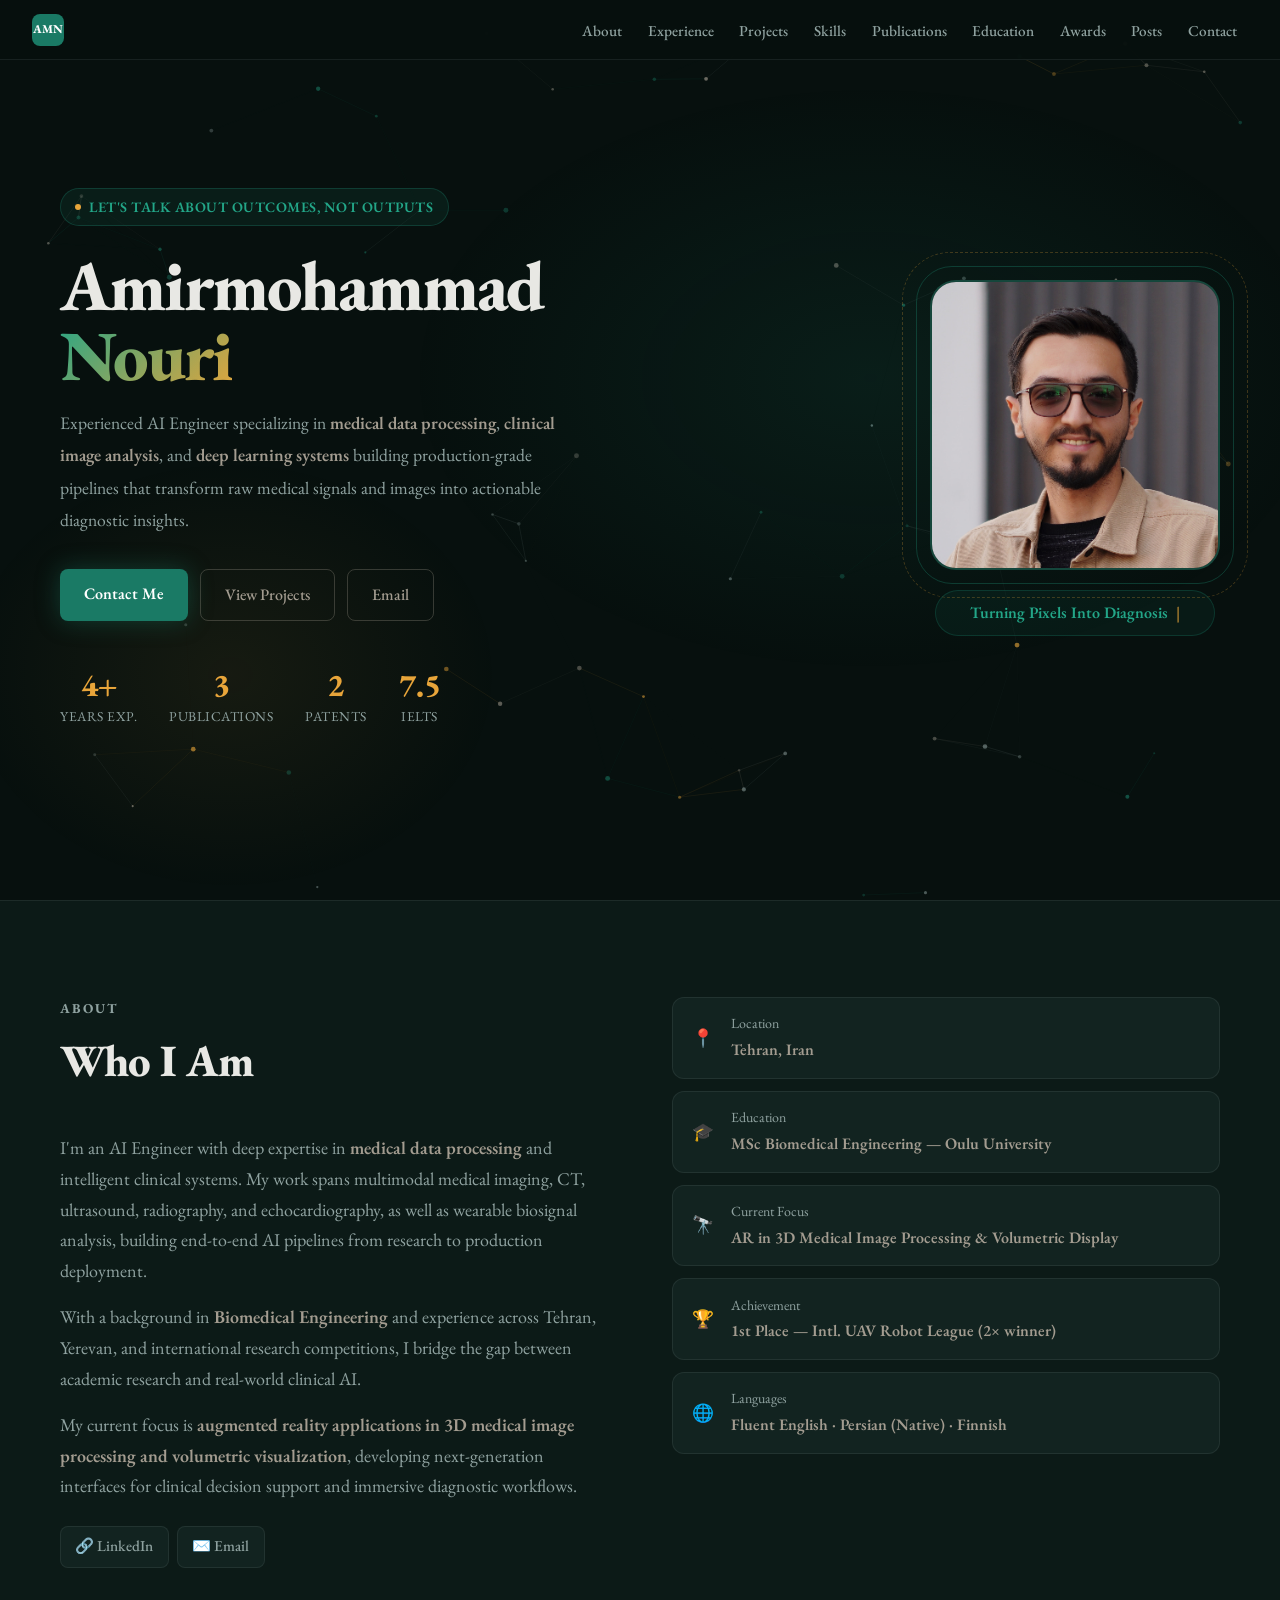
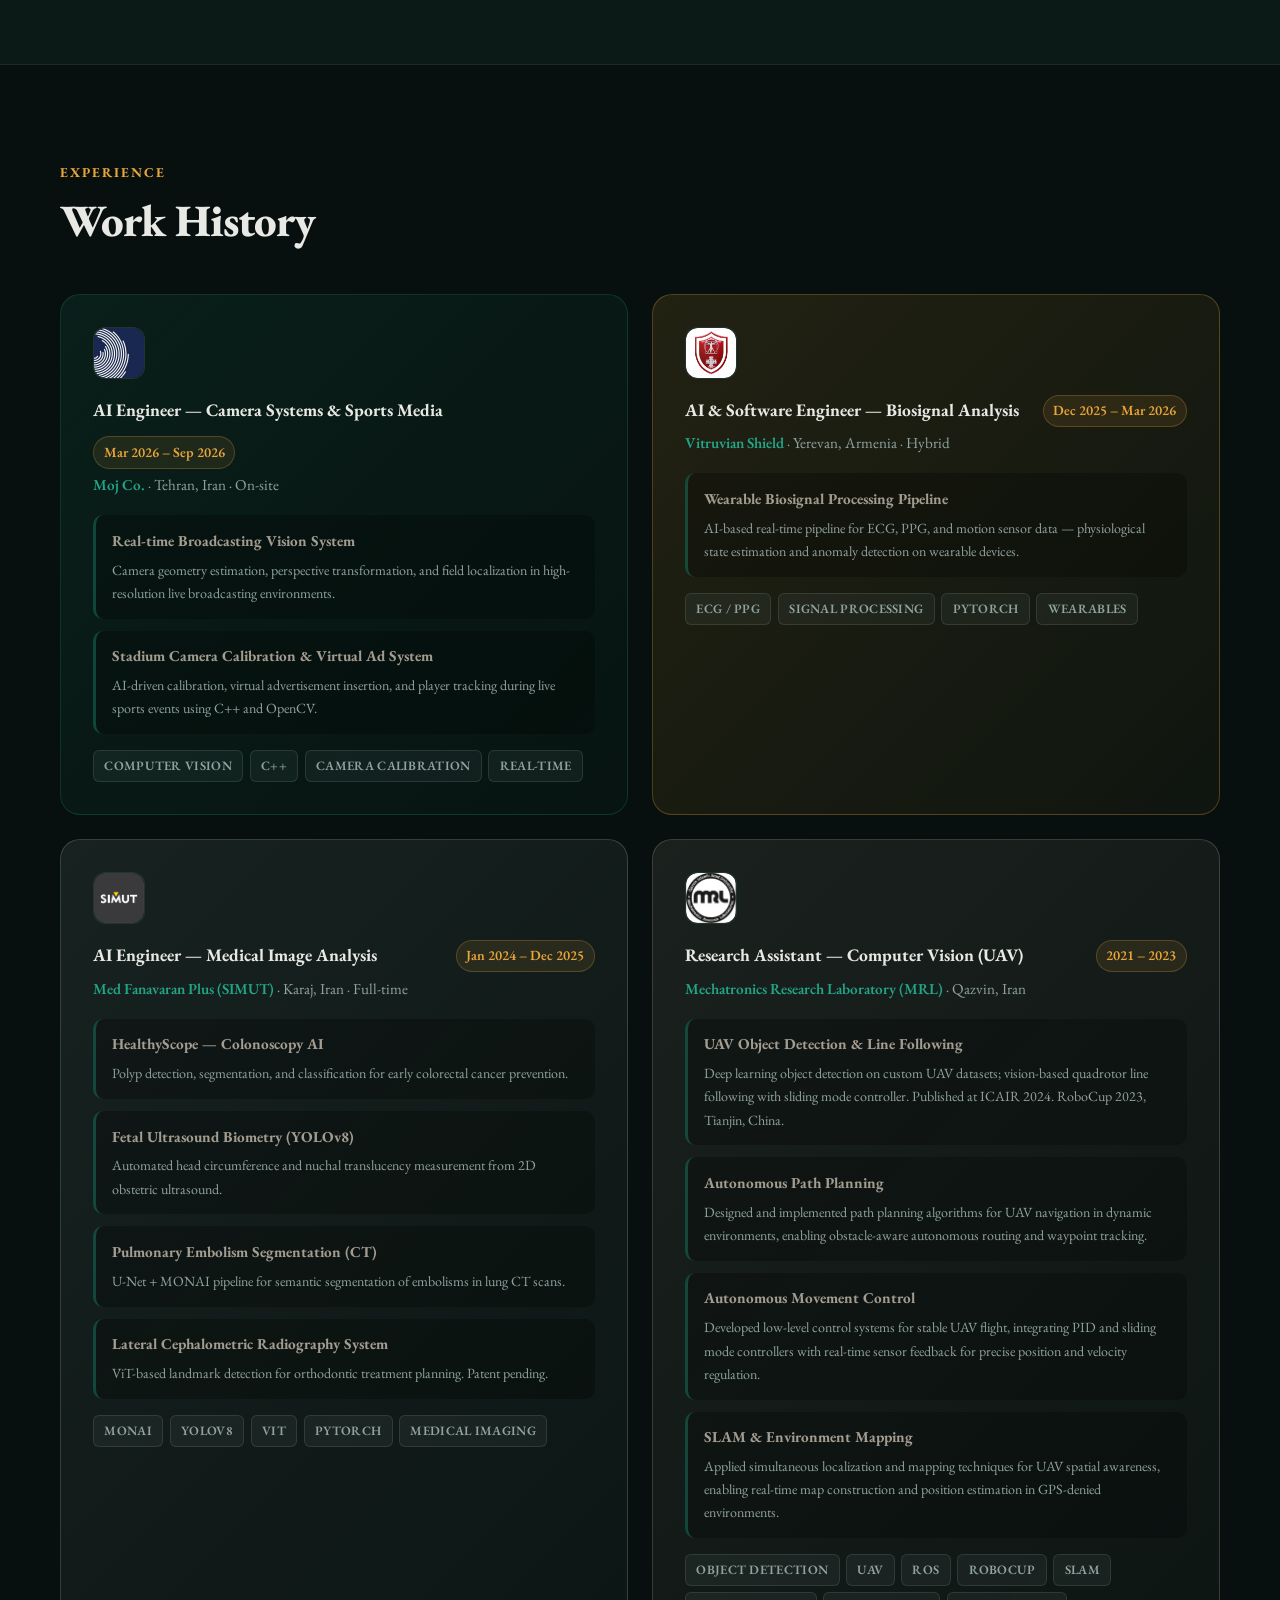
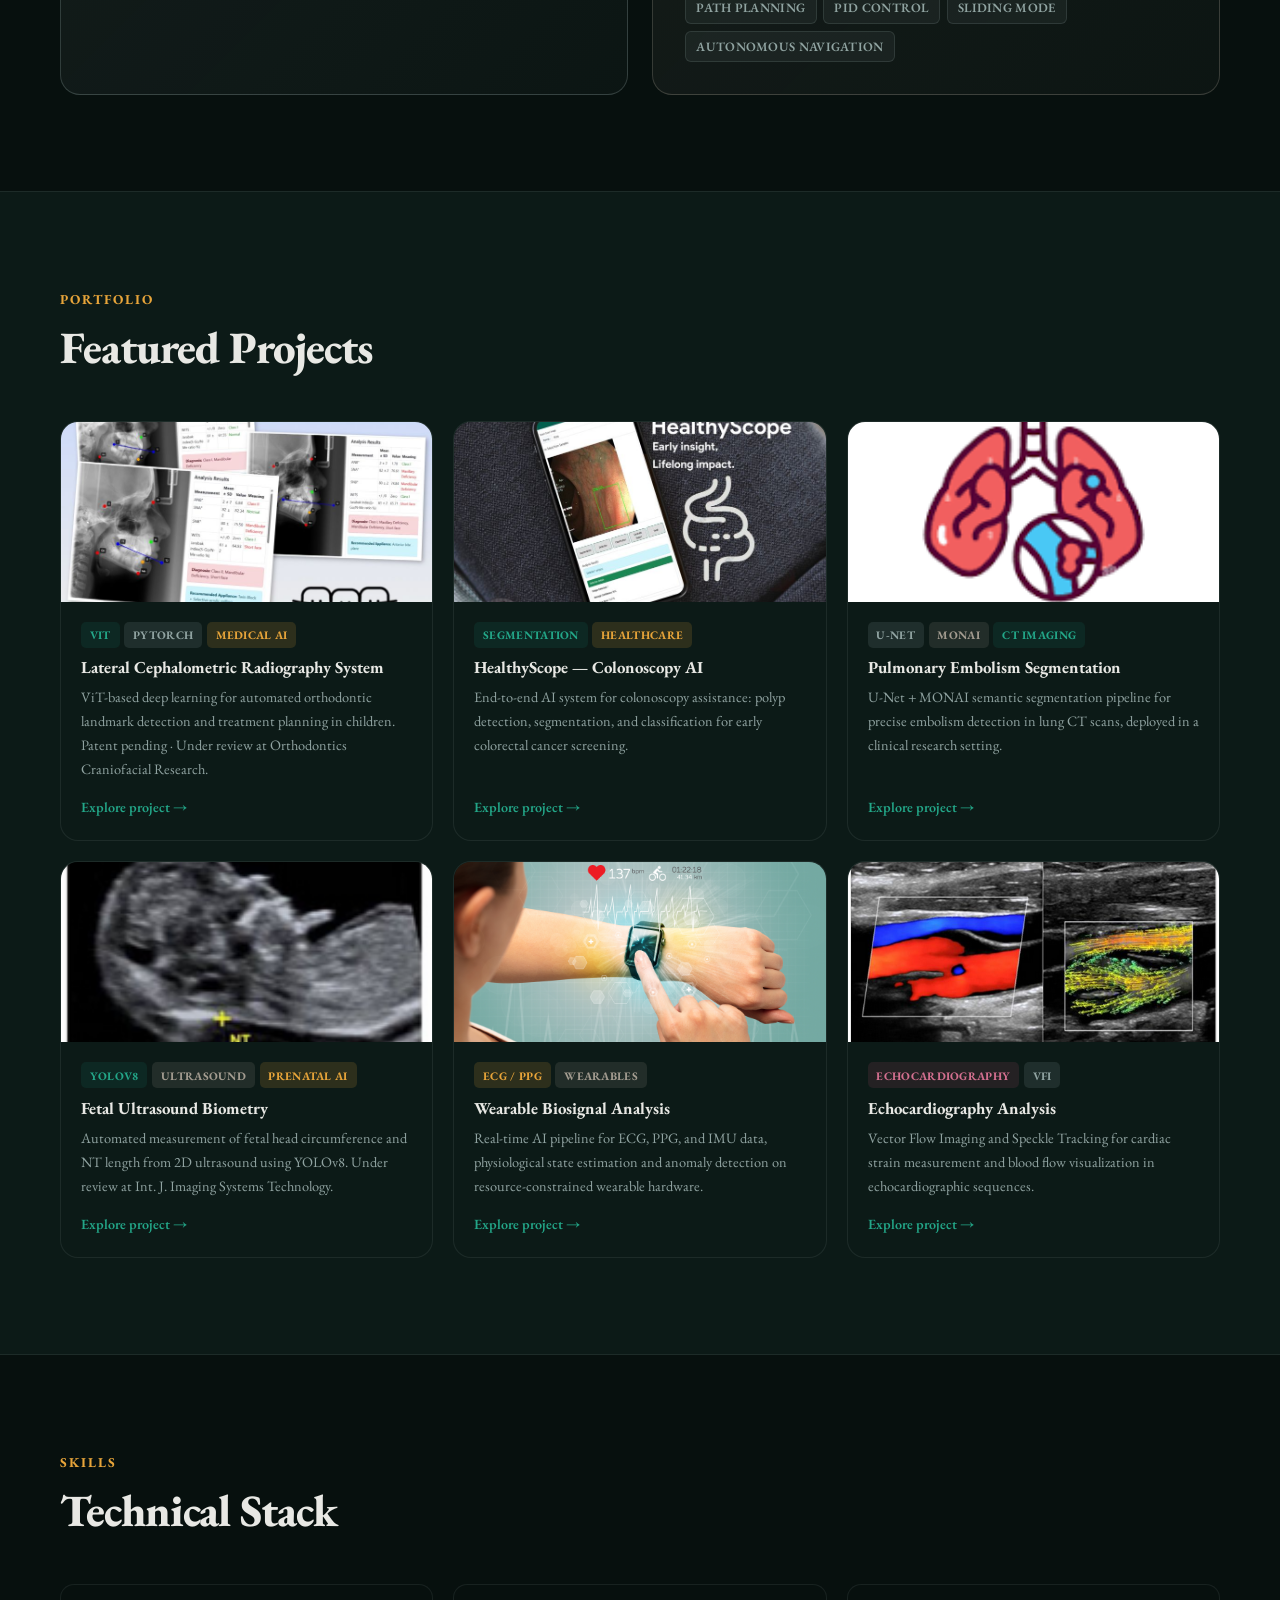
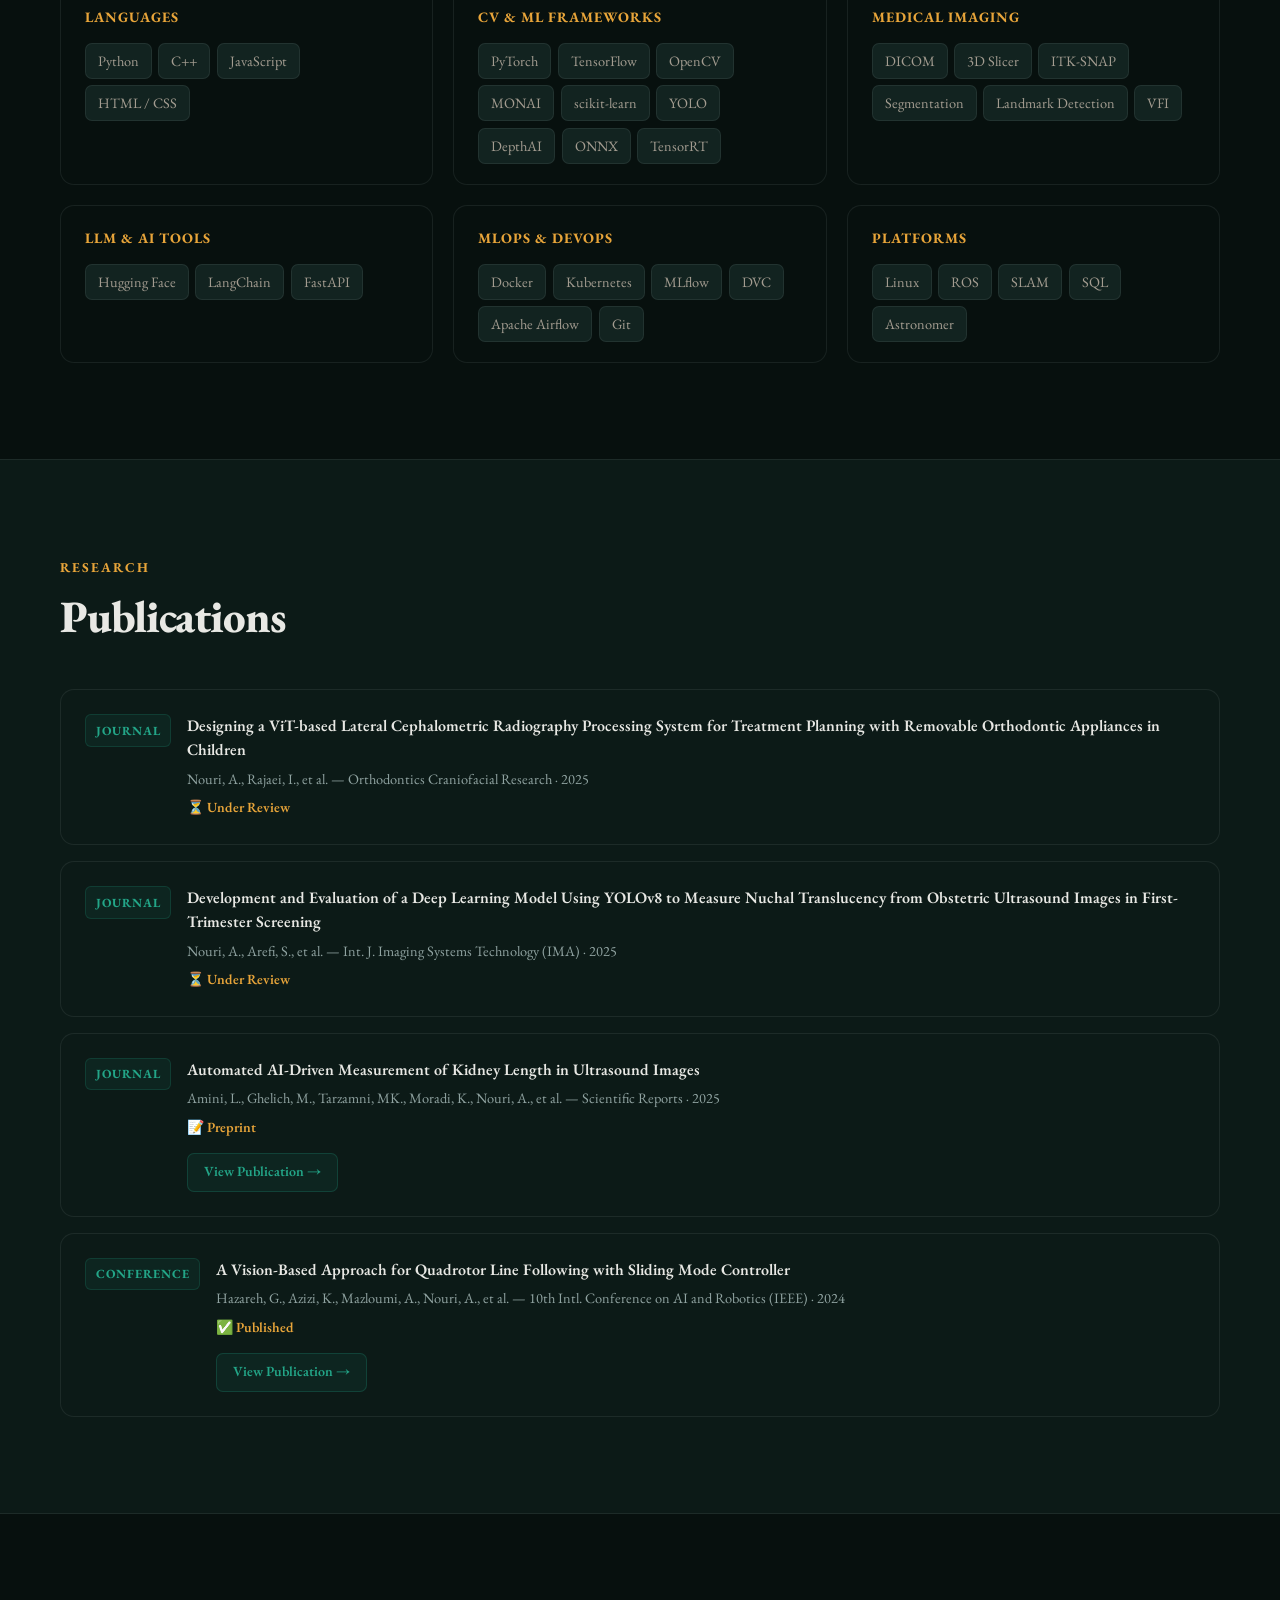
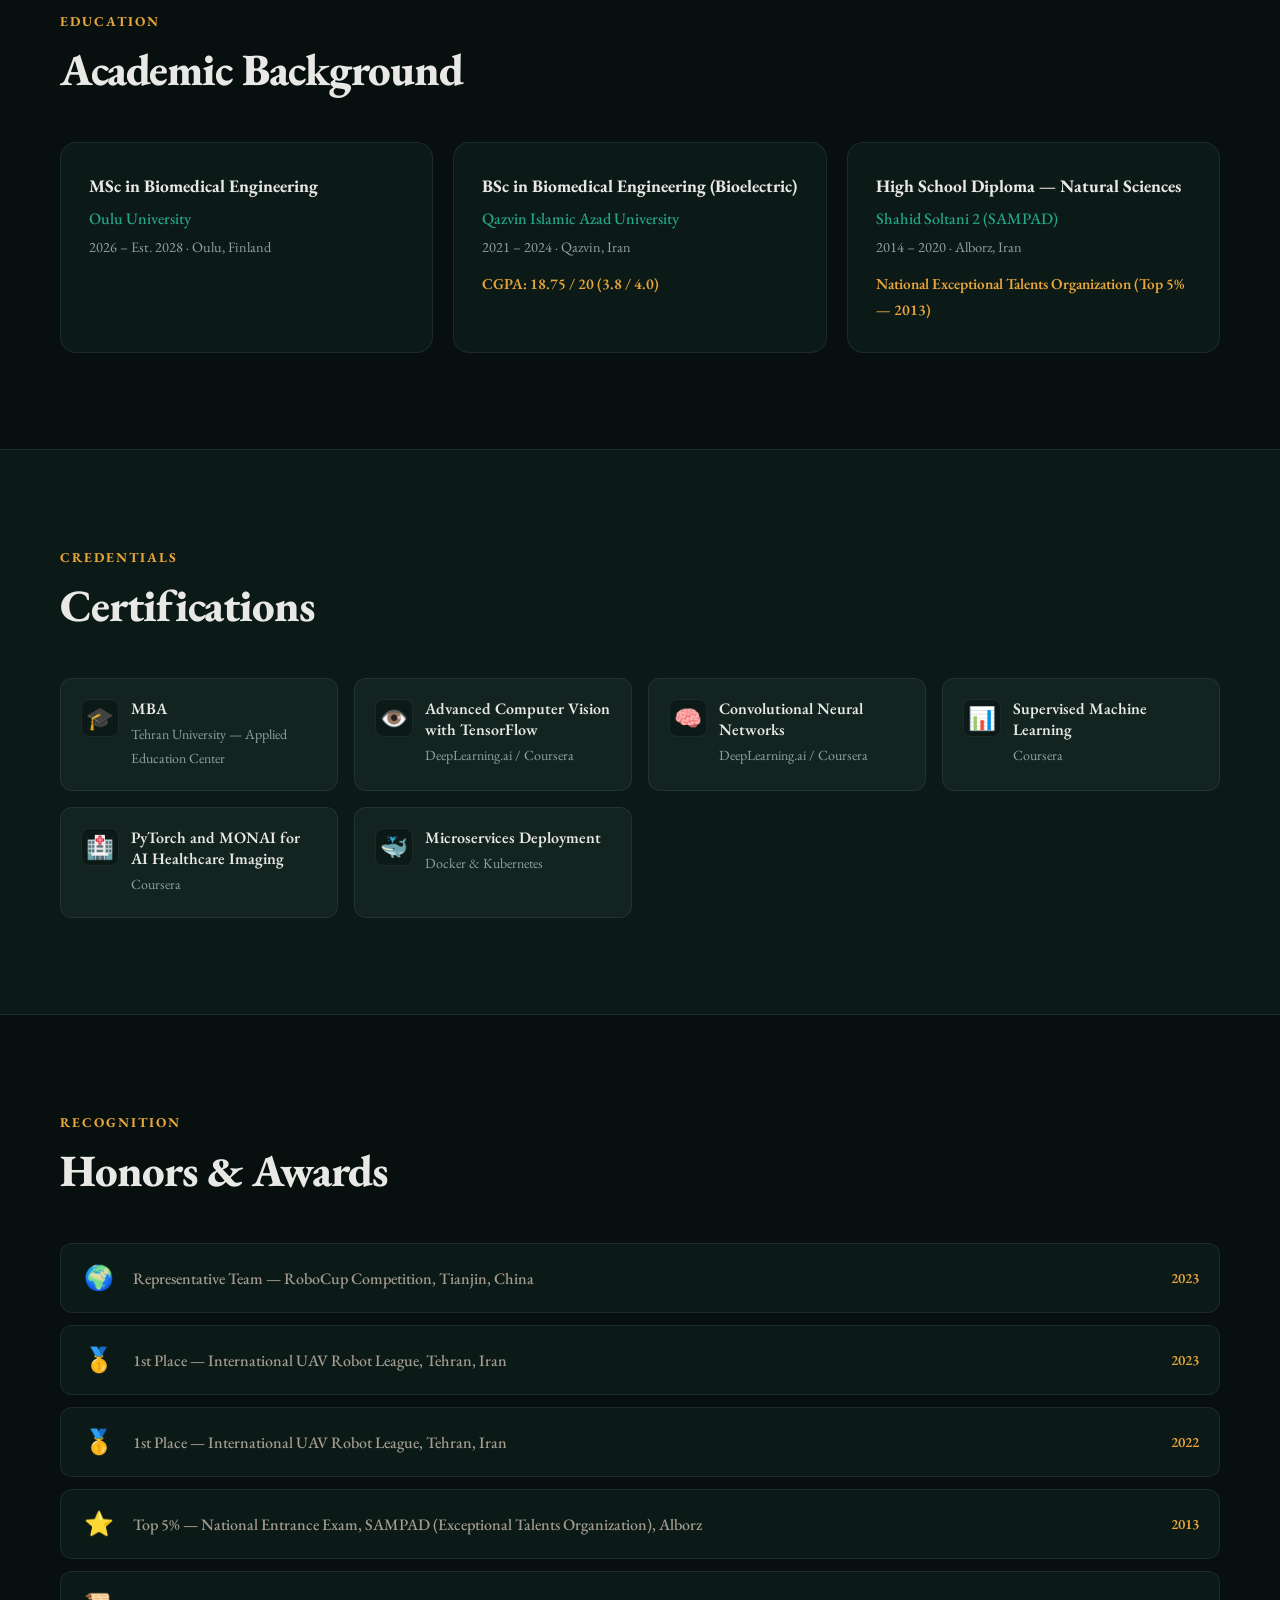
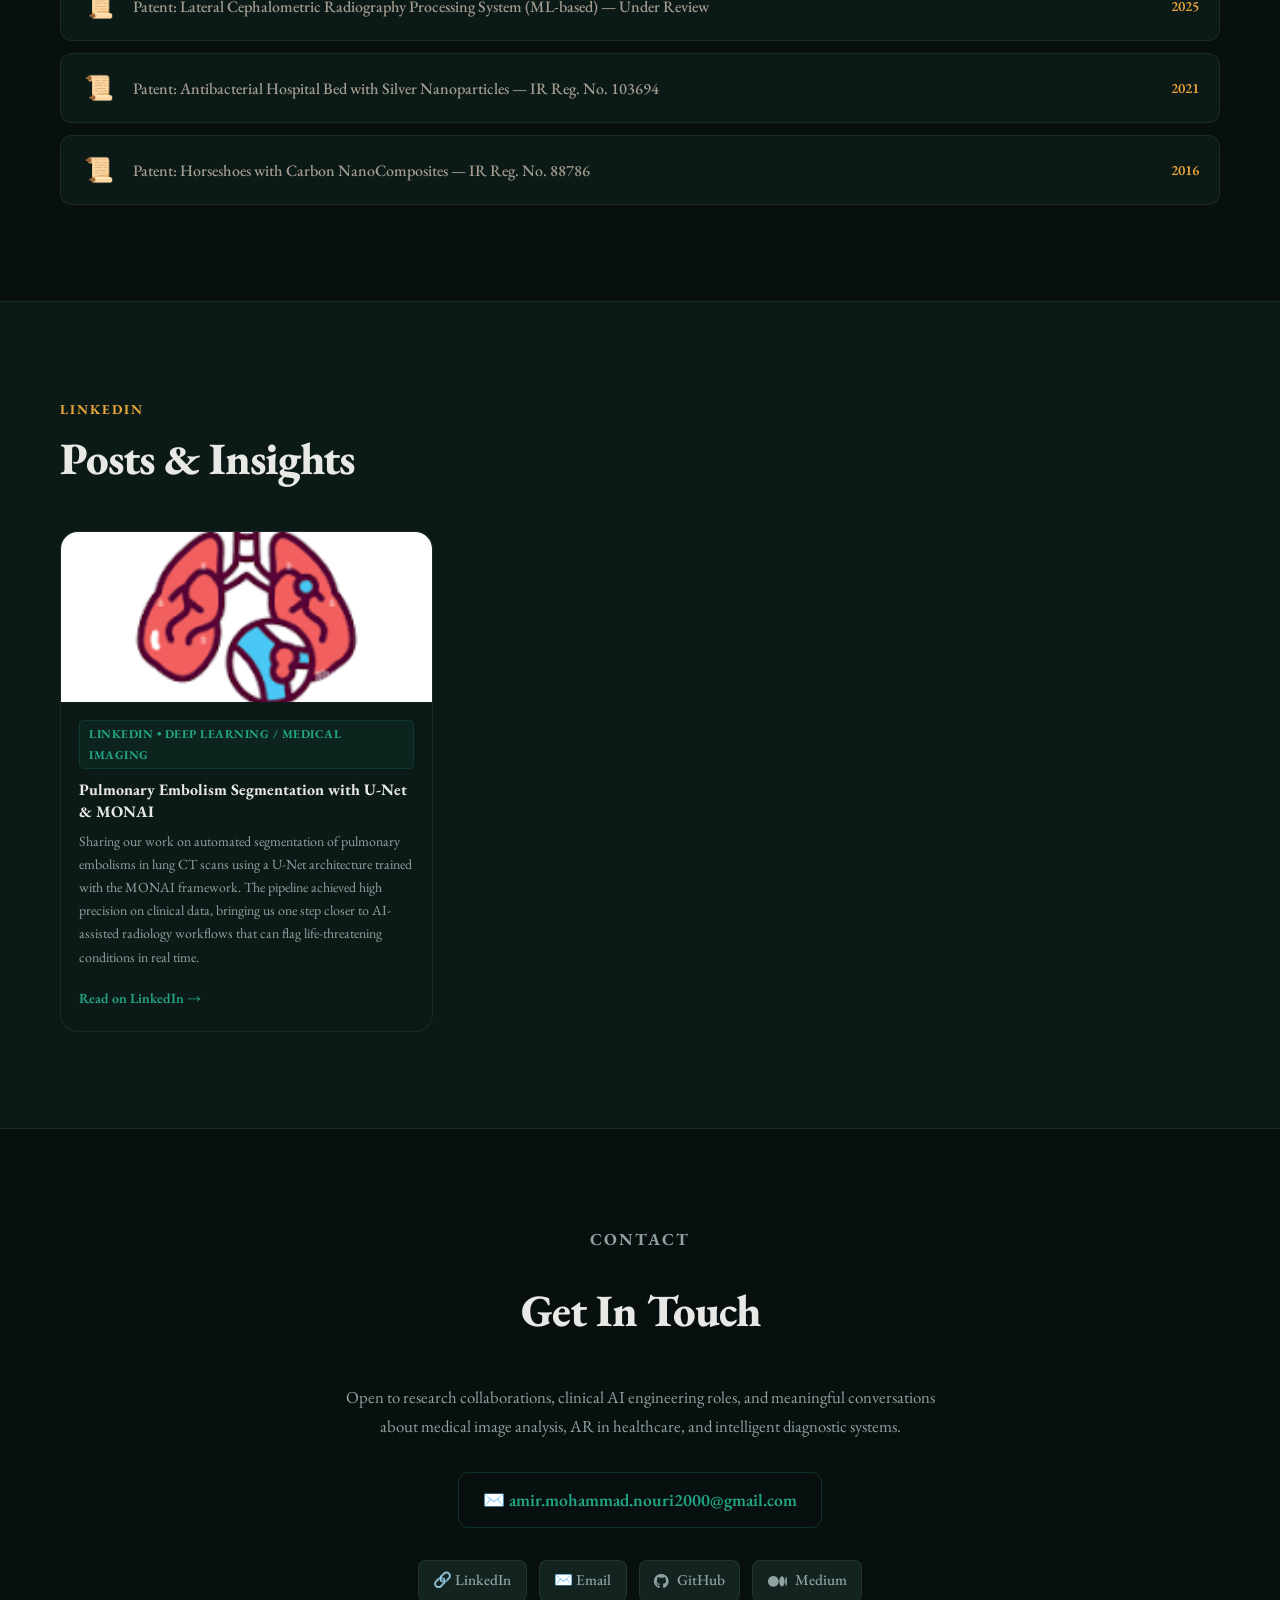
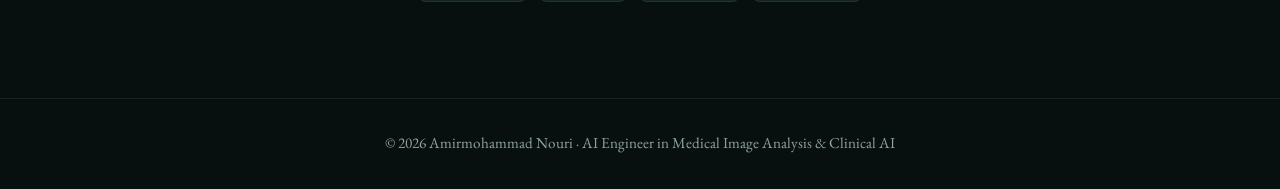
==== index.html @ 0929b43d "Revision done." ====
<!DOCTYPE html>
<html lang="en">
<head>
  <meta charset="UTF-8" />
  <meta name="viewport" content="width=device-width, initial-scale=1.0" />
  <title>Amirmohammad Nouri | AI Engineer in Medical Image Analysis</title>

  <!-- TAB FAVICON: inline SVG as data URI — a medical cross in theme teal -->
  <link rel="icon" type="image/svg+xml" href="data:image/svg+xml,<svg xmlns='http://www.w3.org/2000/svg' viewBox='0 0 64 64'><rect width='64' height='64' rx='14' fill='%231a7a65'/><rect x='26' y='10' width='12' height='44' rx='4' fill='white'/><rect x='10' y='26' width='44' height='12' rx='4' fill='white'/></svg>" />
  <link rel="stylesheet" href="https://cdnjs.cloudflare.com/ajax/libs/font-awesome/6.7.2/css/all.min.css">
  <link rel="stylesheet" href="https://cdnjs.cloudflare.com/ajax/libs/font-awesome/6.7.2/css/all.min.css">
  <link rel="preconnect" href="https://fonts.googleapis.com" />
  <link rel="preconnect" href="https://fonts.gstatic.com" crossorigin />
  <link href="https://fonts.googleapis.com/css2?family=EB+Garamond:ital,wght@0,400;0,500;0,600;0,700;0,800;1,400;1,500&display=swap" rel="stylesheet" />

  <style>
    *, *::before, *::after { box-sizing: border-box; margin: 0; padding: 0; }

    :root {
      /* backgrounds */
      --bg:       #07100e;
      --surface:  #0c1a17;
      --surface2: #122320;

      /* theme palette */
      --teal:     #1a7a65;
      --teal-lt:  #23a688;
      --gold:     #e8a53a;
      --stone:    #a39c90;
      --slate:    #90a3a1;

      /* text */
      --text:     #e8e8e4;
      --muted:    #90a3a1;

      /* accents mapped to palette */
      --accent:   #1a7a65;
      --accent2:  #e8a53a;
      --accent3:  #23a688;
      --accent4:  #a39c90;

      --border:   rgba(144,163,161,0.12);

      --font-display: 'EB Garamond', Georgia, serif;
      --font-body:    'EB Garamond', Georgia, serif;
    }

    html { scroll-behavior: smooth; }

    body {
      background: var(--bg);
      color: var(--text);
      font-family: var(--font-body);
      font-size: 18px;
      line-height: 1.7;
      overflow-x: hidden;
    }

    #bg-canvas {
      position: fixed;
      inset: 0;
      z-index: 0;
      pointer-events: none;
    }

    /* ---- NAV ---- */
    nav {
      position: fixed;
      top: 0; left: 0; right: 0;
      z-index: 200;
      padding: 0 2rem;
      height: 60px;
      display: flex;
      align-items: center;
      justify-content: space-between;
      background: rgba(7,16,14,0.90);
      backdrop-filter: blur(24px);
      border-bottom: 1px solid var(--border);
    }

    .nav-logo-wrap {
      display: flex;
      align-items: center;
      gap: 0.6rem;
      text-decoration: none;
    }

    .nav-logo-img {
      width: 32px;
      height: 32px;
      border-radius: 8px;
      object-fit: cover;
      /* Fallback colored box shown until photo.jpg is present */
      background: var(--teal);
      display: flex;
      align-items: center;
      justify-content: center;
      font-size: 0.75rem;
      font-weight: 800;
      color: #fff;
      flex-shrink: 0;
    }

    .nav-logo-text {
      font-family: var(--font-display);
      font-weight: 800;
      font-size: 1.2rem;
      color: var(--teal-lt);
    }

    .nav-links { display: flex; gap: 0.2rem; list-style: none; }

    .nav-links a {
      color: var(--muted);
      text-decoration: none;
      font-size: 0.95rem;
      font-weight: 500;
      padding: 0.35rem 0.7rem;
      border-radius: 6px;
      transition: all 0.2s;
    }

    .nav-links a:hover { color: var(--text); background: var(--surface2); }

    .hamburger { display: none; flex-direction: column; gap: 5px; cursor: pointer; padding: 4px; }
    .hamburger span { display: block; width: 22px; height: 2px; background: var(--muted); border-radius: 2px; }

    .page { position: relative; z-index: 1; }

    /* ---- HERO ---- */
    #hero {
      min-height: 100vh;
      display: flex;
      align-items: center;
      padding: 80px 2rem 4rem;
      position: relative;
      overflow: hidden;
    }

    .hero-glow {
      position: absolute;
      inset: 0;
      background:
        radial-gradient(ellipse 55% 50% at 68% 42%, rgba(26,122,101,0.13) 0%, transparent 65%),
        radial-gradient(ellipse 35% 40% at 18% 75%, rgba(232,165,58,0.07) 0%, transparent 60%);
    }

    .hero-inner {
      max-width: 1160px;
      margin: 0 auto;
      width: 100%;
      display: grid;
      grid-template-columns: 1fr auto;
      gap: 5rem;
      align-items: center;
    }

    .hero-tag {
      display: inline-flex;
      align-items: center;
      gap: 0.5rem;
      background: rgba(26,122,101,0.12);
      border: 1px solid rgba(26,122,101,0.35);
      color: var(--teal-lt);
      font-size: 0.9rem;
      font-weight: 600;
      padding: 0.35rem 0.9rem;
      border-radius: 100px;
      letter-spacing: 0.5px;
      text-transform: uppercase;
      margin-bottom: 1.5rem;
      animation: fadeUp 0.6s ease both;
    }

    .hero-tag::before {
      content: '';
      width: 6px; height: 6px;
      background: var(--gold);
      border-radius: 50%;
      animation: pulse 2s infinite;
    }

    @keyframes pulse {
      0%,100% { opacity:1; transform:scale(1); }
      50% { opacity:0.4; transform:scale(0.7); }
    }

    h1.hero-name {
      font-family: var(--font-display);
      font-size: clamp(2.6rem, 5.5vw, 4.8rem);
      font-weight: 800;
      line-height: 1.0;
      letter-spacing: -2px;
      margin-bottom: 1rem;
      animation: fadeUp 0.6s 0.1s ease both;
      color: var(--text);
    }

    .hero-name .line2 {
      background: linear-gradient(135deg, var(--teal-lt), var(--gold));
      -webkit-background-clip: text;
      -webkit-text-fill-color: transparent;
      background-clip: text;
    }

    .hero-subtitle {
      font-size: 1.1rem;
      color: var(--muted);
      max-width: 520px;
      margin-bottom: 2rem;
      font-weight: 400;
      line-height: 1.85;
      animation: fadeUp 0.6s 0.2s ease both;
    }

    .hero-subtitle strong { color: var(--stone); font-weight: 600; }

    .hero-ctas {
      display: flex;
      gap: 0.75rem;
      flex-wrap: wrap;
      animation: fadeUp 0.6s 0.3s ease both;
    }

    .btn-primary {
      background: var(--teal);
      color: #fff;
      padding: 0.7rem 1.5rem;
      border-radius: 8px;
      text-decoration: none;
      font-weight: 600;
      font-size: 1rem;
      transition: all 0.2s;
      box-shadow: 0 0 24px rgba(26,122,101,0.4);
    }

    .btn-primary:hover { background: var(--teal-lt); transform: translateY(-2px); }

    .btn-secondary {
      background: transparent;
      color: var(--stone);
      padding: 0.7rem 1.5rem;
      border-radius: 8px;
      text-decoration: none;
      font-weight: 500;
      font-size: 1rem;
      border: 1px solid rgba(163,156,144,0.3);
      transition: all 0.2s;
    }

    .btn-secondary:hover { border-color: var(--gold); color: var(--gold); background: rgba(232,165,58,0.05); }

    .hero-stats {
      display: flex;
      gap: 2rem;
      margin-top: 3rem;
      animation: fadeUp 0.6s 0.4s ease both;
    }

    .stat { text-align: center; }

    .stat-num {
      font-family: var(--font-display);
      font-size: 2rem;
      font-weight: 800;
      color: var(--gold);
      line-height: 1;
    }

    .stat-label {
      font-size: 0.85rem;
      color: var(--muted);
      text-transform: uppercase;
      letter-spacing: 0.5px;
      margin-top: 0.25rem;
    }

    /* ---- AVATAR ---- */
    .hero-right {
      display: flex;
      flex-direction: column;
      align-items: center;
      gap: 1.25rem;
      animation: fadeUp 0.6s 0.2s ease both;
    }

    .hero-avatar-wrap { position: relative; }

    .hero-avatar {
      width: 290px;
      height: 290px;
      border-radius: 26px;
      overflow: hidden;
      border: 2px solid rgba(26,122,101,0.4);
      position: relative;
      background: var(--surface2);
      display: flex;
      align-items: center;
      justify-content: center;
      font-family: var(--font-display);
      font-size: 5rem;
      font-weight: 800;
      color: var(--teal-lt);
    }

    /* ---- HOW TO USE YOUR PHOTO ----
       Place photo.jpg next to index.html, then inside .hero-avatar add:
       <img src="photo.jpg" alt="Amirmohammad Nouri" style="width:100%;height:100%;object-fit:cover;display:block;" />
       and remove the AMN text.
    ---- */

    .hero-avatar-ring {
      position: absolute;
      inset: -14px;
      border-radius: 36px;
      border: 1.5px solid rgba(26,122,101,0.4);
      animation: spin 18s linear infinite;
      pointer-events: none;
    }

    .hero-avatar-ring2 {
      position: absolute;
      inset: -28px;
      border-radius: 48px;
      border: 1px dashed rgba(232,165,58,0.25);
      animation: spin 32s linear infinite reverse;
      pointer-events: none;
    }

    @keyframes spin { from { transform:rotate(0deg); } to { transform:rotate(360deg); } }

    .hero-slogan {
      display: inline-flex;
      align-items: center;
      gap: 0.5rem;
      background: rgba(26,122,101,0.1);
      border: 1px solid rgba(26,122,101,0.3);
      color: var(--teal-lt);
      font-size: 1rem;
      font-weight: 600;
      padding: 0.5rem 1.1rem;
      border-radius: 100px;
      min-width: 280px;
      justify-content: center;
    }

    .type-cursor {
      display: inline-block;
      color: var(--gold);
      font-weight: 300;
      animation: blink 0.75s step-end infinite;
    }

    @keyframes blink { 0%,100% { opacity:1; } 50% { opacity:0; } }

    @keyframes fadeUp {
      from { opacity:0; transform:translateY(20px); }
      to   { opacity:1; transform:translateY(0); }
    }

    /* ---- SECTIONS ---- */
    section { padding: 6rem 2rem; }
    .alt-bg { background: var(--surface); border-top: 1px solid var(--border); border-bottom: 1px solid var(--border); }
    .container { max-width: 1160px; margin: 0 auto; }

    .section-label {
      font-size: 0.85rem;
      font-weight: 700;
      text-transform: uppercase;
      letter-spacing: 2px;
      color: var(--gold);
      margin-bottom: 0.75rem;
    }

    h2.section-title {
      font-family: var(--font-display);
      font-size: clamp(1.8rem, 4vw, 2.8rem);
      font-weight: 800;
      letter-spacing: -1px;
      margin-bottom: 3rem;
      line-height: 1.1;
      color: var(--text);
    }

    /* ---- ABOUT ---- */
    .about-grid {
      display: grid;
      grid-template-columns: 1fr 1fr;
      gap: 4rem;
      align-items: start;
    }

    .about-text p { color: var(--muted); margin-bottom: 1rem; }
    .about-text p strong { color: var(--stone); font-weight: 600; }
    .about-meta { display: flex; flex-direction: column; gap: 0.75rem; }

    .meta-item {
      display: flex;
      align-items: center;
      gap: 0.85rem;
      padding: 0.9rem 1rem;
      background: var(--surface2);
      border: 1px solid var(--border);
      border-radius: 12px;
      font-size: 1rem;
      transition: border-color 0.2s;
    }

    .meta-item:hover { border-color: rgba(26,122,101,0.4); }

    /* meta icons: small square images or emoji fallback */
    .meta-icon {
      width: 28px; height: 28px;
      display: flex; align-items: center; justify-content: center;
      flex-shrink: 0;
      font-size: 1.1rem;
    }

    .meta-icon img { width: 22px; height: 22px; object-fit: contain; }

    .meta-label { color: var(--muted); font-size: 0.875rem; }
    .meta-value { color: var(--stone); font-weight: 600; }

    .social-links { display: flex; gap: 0.5rem; margin-top: 1.5rem; flex-wrap: wrap; }

    .social-link {
      display: flex; align-items: center; gap: 0.5rem;
      padding: 0.45rem 0.9rem;
      background: var(--surface2); border: 1px solid var(--border);
      border-radius: 8px; color: var(--muted);
      text-decoration: none; font-size: 0.95rem; font-weight: 500;
      transition: all 0.2s;
    }

    .social-link img { width: 16px; height: 16px; object-fit: contain; }
    .social-link:hover { color: var(--gold); border-color: rgba(232,165,58,0.4); }

    /* ---- EXPERIENCE CARDS ---- */
    .exp-grid {
      display: grid;
      grid-template-columns: repeat(auto-fill, minmax(480px, 1fr));
      gap: 1.5rem;
    }

    .exp-card {
      border-radius: 20px;
      padding: 2rem;
      transition: transform 0.25s, box-shadow 0.25s;
      border: 1px solid transparent;
    }

    .exp-card:hover { transform: translateY(-4px); }

    .exp-card.teal   { background: linear-gradient(135deg, rgba(26,122,101,0.14), rgba(26,122,101,0.04)); border-color: rgba(26,122,101,0.3); }
    .exp-card.teal:hover   { box-shadow: 0 24px 60px rgba(26,122,101,0.18); }
    .exp-card.gold   { background: linear-gradient(135deg, rgba(232,165,58,0.12), rgba(232,165,58,0.04)); border-color: rgba(232,165,58,0.28); }
    .exp-card.gold:hover   { box-shadow: 0 24px 60px rgba(232,165,58,0.14); }
    .exp-card.stone  { background: linear-gradient(135deg, rgba(163,156,144,0.12), rgba(163,156,144,0.04)); border-color: rgba(163,156,144,0.28); }
    .exp-card.stone:hover  { box-shadow: 0 24px 60px rgba(163,156,144,0.14); }
    .exp-card.slate  { background: linear-gradient(135deg, rgba(144,163,161,0.12), rgba(144,163,161,0.04)); border-color: rgba(144,163,161,0.28); }
    .exp-card.slate:hover  { box-shadow: 0 24px 60px rgba(144,163,161,0.14); }

    /* exp logo: image or emoji */
    .exp-card-logo {
      width: 52px; height: 52px;
      border-radius: 12px;
      background: var(--surface2);
      border: 1px solid var(--border);
      display: flex; align-items: center; justify-content: center;
      font-size: 1.5rem;
      margin-bottom: 1rem;
      overflow: hidden;
    }

    .exp-card-logo img { width: 100%; height: 100%; object-fit: cover; border-radius: 12px; }

    .exp-card-header { display: flex; justify-content: space-between; align-items: flex-start; gap: 0.75rem; margin-bottom: 0.3rem; flex-wrap: wrap; }
    .exp-title { font-family: var(--font-display); font-size: 1.1rem; font-weight: 700; color: var(--text); }

    .exp-period {
      font-size: 0.875rem;
      color: var(--gold);
      background: rgba(232,165,58,0.1);
      border: 1px solid rgba(232,165,58,0.25);
      padding: 0.2rem 0.6rem;
      border-radius: 100px;
      white-space: nowrap;
      font-weight: 600;
    }

    .exp-company { color: var(--muted); font-size: 0.95rem; margin-bottom: 1rem; }
    .exp-company span { color: var(--teal-lt); font-weight: 600; }
    .exp-projects { display: flex; flex-direction: column; gap: 0.75rem; }

    .exp-project {
      background: rgba(0,0,0,0.25);
      border-radius: 10px;
      padding: 0.85rem 1rem;
      border-left: 3px solid rgba(26,122,101,0.5);
    }

    .exp-project-name { font-weight: 700; font-size: 0.95rem; margin-bottom: 0.25rem; color: var(--stone); }
    .exp-project-desc { color: var(--muted); font-size: 0.88rem; line-height: 1.65; }
    .exp-tags { display: flex; flex-wrap: wrap; gap: 0.4rem; margin-top: 1rem; }

    .tag {
      font-size: 0.8rem; font-weight: 600;
      padding: 0.25rem 0.65rem;
      border-radius: 6px;
      background: rgba(144,163,161,0.08);
      color: var(--slate);
      border: 1px solid rgba(144,163,161,0.18);
      text-transform: uppercase;
      letter-spacing: 0.3px;
    }

    /* ---- FEATURED PROJECTS ---- */
    .feat-projects-grid {
      display: grid;
      grid-template-columns: repeat(auto-fill, minmax(300px, 1fr));
      gap: 1.25rem;
    }

    .feat-card {
      background: var(--surface);
      border: 1px solid var(--border);
      border-radius: 18px;
      overflow: hidden;
      transition: all 0.25s;
      text-decoration: none;
      color: inherit;
      display: flex;
      flex-direction: column;
    }

    .feat-card:hover { border-color: rgba(26,122,101,0.45); transform: translateY(-5px); box-shadow: 0 24px 60px rgba(0,0,0,0.45); }

    /* Project image area — use real images or colored gradient fallback */
    .feat-img {
      width: 100%; height: 180px;
      overflow: hidden;
      position: relative;
      flex-shrink: 0;
      display: flex; align-items: center; justify-content: center;
    }

    .feat-img img {
      width: 100%; height: 100%;
      object-fit: cover;
      display: block;
      transition: transform 0.4s ease;
    }

    .feat-card:hover .feat-img img { transform: scale(1.05); }

    /* Gradient placeholder shown when no image is supplied */
    .feat-img-placeholder {
      width: 100%; height: 100%;
      display: flex; align-items: center; justify-content: center;
    }

    /* Each project gets its own gradient placeholder colour */
    .fg-teal   { background: linear-gradient(135deg, #0c2b24, #1a7a65); }
    .fg-gold   { background: linear-gradient(135deg, #2a1f08, #7a5010); }
    .fg-stone  { background: linear-gradient(135deg, #1e1c18, #4a4540); }
    .fg-slate  { background: linear-gradient(135deg, #0e1e1d, #3a5250); }
    .fg-rose   { background: linear-gradient(135deg, #1f0d18, #6b2040); }
    .fg-navy   { background: linear-gradient(135deg, #080f20, #1a2f6a); }

    .feat-img-icon { font-size: 3.5rem; }

    .feat-body { padding: 1.25rem; flex: 1; display: flex; flex-direction: column; }
    .feat-tags { display: flex; flex-wrap: wrap; gap: 0.3rem; margin-bottom: 0.6rem; }

    .feat-tag {
      font-size: 0.72rem; font-weight: 700;
      padding: 0.2rem 0.55rem;
      border-radius: 5px;
      text-transform: uppercase;
      letter-spacing: 0.3px;
    }

    .ft-teal   { background: rgba(26,122,101,0.15);  color: #23a688; }
    .ft-gold   { background: rgba(232,165,58,0.15);  color: #e8a53a; }
    .ft-stone  { background: rgba(163,156,144,0.15); color: #a39c90; }
    .ft-slate  { background: rgba(144,163,161,0.15); color: #90a3a1; }
    .ft-rose   { background: rgba(200,80,120,0.12);  color: #d47090; }

    .feat-name { font-family: var(--font-display); font-size: 1.05rem; font-weight: 700; margin-bottom: 0.4rem; line-height: 1.3; color: var(--text); }
    .feat-desc { color: var(--muted); font-size: 0.9rem; line-height: 1.65; flex: 1; }
    .feat-arrow { color: var(--teal-lt); font-size: 0.88rem; font-weight: 600; margin-top: 1rem; }

    /* ---- PUBLICATIONS ---- */
    .pub-list { display: flex; flex-direction: column; gap: 1rem; }

    .pub-card {
      background: var(--surface);
      border: 1px solid var(--border);
      border-radius: 14px;
      padding: 1.5rem;
      display: flex; gap: 1rem; align-items: flex-start;
      transition: all 0.2s;
    }

    .pub-card:hover { border-color: rgba(26,122,101,0.35); transform: translateX(4px); }

    .pub-venue {
      flex-shrink: 0;
      background: rgba(26,122,101,0.12);
      border: 1px solid rgba(26,122,101,0.28);
      color: var(--teal-lt);
      font-size: 0.78rem; font-weight: 700;
      text-transform: uppercase; letter-spacing: 1px;
      padding: 0.3rem 0.6rem;
      border-radius: 6px; white-space: nowrap;
    }

    .pub-title { font-weight: 600; font-size: 1rem; margin-bottom: 0.3rem; line-height: 1.5; color: var(--text); }
    .pub-authors { font-size: 0.9rem; color: var(--muted); }
    .pub-status { font-size: 0.875rem; color: var(--gold); font-weight: 600; margin-top: 0.3rem; }

    /* ---- SKILLS ---- */
    .skills-grid { display: grid; grid-template-columns: repeat(auto-fill, minmax(280px, 1fr)); gap: 1.25rem; }

    .skill-group {
      background: var(--bg);
      border: 1px solid var(--border);
      border-radius: 14px;
      padding: 1.25rem 1.5rem;
      transition: border-color 0.2s;
    }

    .skill-group:hover { border-color: rgba(26,122,101,0.3); }

    .skill-group-title {
      font-size: 0.9rem; font-weight: 700;
      text-transform: uppercase; letter-spacing: 1px;
      color: var(--gold); margin-bottom: 0.85rem;
    }

    .skill-chips { display: flex; flex-wrap: wrap; gap: 0.4rem; }

    .chip {
      font-size: 0.9rem; padding: 0.3rem 0.75rem;
      border-radius: 7px; background: var(--surface2);
      color: var(--stone); border: 1px solid var(--border);
      transition: all 0.15s;
    }

    .chip:hover { border-color: var(--teal); color: var(--teal-lt); }

    /* ---- EDUCATION ---- */
    .edu-grid { display: grid; grid-template-columns: repeat(auto-fill, minmax(340px, 1fr)); gap: 1.25rem; }

    .edu-card {
      background: var(--surface);
      border: 1px solid var(--border);
      border-radius: 16px; padding: 1.75rem;
      transition: all 0.2s;
    }

    .edu-card:hover { border-color: rgba(232,165,58,0.35); transform: translateY(-3px); }

    .edu-degree { font-family: var(--font-display); font-size: 1.1rem; font-weight: 700; margin-bottom: 0.25rem; color: var(--text); }
    .edu-school { color: var(--teal-lt); font-size: 1rem; font-weight: 500; margin-bottom: 0.2rem; }
    .edu-period { font-size: 0.9rem; color: var(--muted); margin-bottom: 0.75rem; }
    .edu-gpa { font-size: 0.95rem; color: var(--gold); font-weight: 600; }

    /* ---- CERTIFICATIONS ---- */
    .cert-grid { display: grid; grid-template-columns: repeat(auto-fill, minmax(260px, 1fr)); gap: 1rem; }

    .cert-card {
      background: var(--surface2);
      border: 1px solid var(--border);
      border-radius: 12px; padding: 1.25rem;
      transition: all 0.2s;
      display: flex; gap: 0.75rem; align-items: flex-start;
    }

    .cert-card:hover { border-color: rgba(26,122,101,0.3); transform: translateY(-2px); }

    /* cert icon: image or emoji */
    .cert-icon {
      width: 38px; height: 38px;
      border-radius: 8px;
      display: flex; align-items: center; justify-content: center;
      font-size: 1.4rem;
      flex-shrink: 0;
      background: var(--surface);
      border: 1px solid var(--border);
      overflow: hidden;
    }

    .cert-icon img { width: 100%; height: 100%; object-fit: contain; }

    .cert-name { font-weight: 600; font-size: 1rem; margin-bottom: 0.2rem; line-height: 1.3; color: var(--text); }
    .cert-issuer { font-size: 0.875rem; color: var(--muted); }

    /* ---- AWARDS ---- */
    .awards-list { display: flex; flex-direction: column; gap: 0.75rem; }

    .award-item {
      display: flex; align-items: center; gap: 1rem;
      padding: 1rem 1.25rem;
      background: var(--surface);
      border: 1px solid var(--border);
      border-radius: 12px; transition: all 0.2s;
    }

    .award-item:hover { border-color: rgba(232,165,58,0.35); transform: translateX(4px); }

    /* award medal: image or emoji */
    .award-medal {
      width: 36px; height: 36px;
      display: flex; align-items: center; justify-content: center;
      font-size: 1.5rem; flex-shrink: 0;
    }

    .award-medal img { width: 32px; height: 32px; object-fit: contain; }

    .award-text { font-size: 1rem; font-weight: 500; flex: 1; color: var(--stone); }
    .award-year { font-size: 0.9rem; color: var(--gold); white-space: nowrap; font-weight: 600; }

    /* ---- POSTS ---- */
    .posts-grid {
      display: grid;
      grid-template-columns: repeat(auto-fill, minmax(300px, 1fr));
      gap: 1.25rem;
    }

    .post-card {
      background: var(--surface);
      border: 1px solid var(--border);
      border-radius: 18px;
      overflow: hidden;
      transition: all 0.25s;
      text-decoration: none;
      color: inherit;
      display: flex;
      flex-direction: column;
    }

    .post-card:hover { border-color: rgba(26,122,101,0.4); transform: translateY(-5px); box-shadow: 0 20px 55px rgba(0,0,0,0.4); }

    /* Post thumbnail: image or coloured fallback */
    .post-thumb {
      width: 100%; height: 170px;
      overflow: hidden;
      position: relative;
      flex-shrink: 0;
      display: flex; align-items: center; justify-content: center;
    }

    .post-thumb img {
      width: 100%; height: 100%;
      object-fit: cover;
      display: block;
      transition: transform 0.4s ease;
    }

    .post-card:hover .post-thumb img { transform: scale(1.05); }

    .post-thumb-placeholder {
      width: 100%; height: 100%;
      display: flex; align-items: center; justify-content: center;
      font-size: 3rem;
    }

    .post-body { padding: 1.15rem; flex: 1; display: flex; flex-direction: column; }

    .post-li-badge {
      display: inline-flex; align-items: center; gap: 0.35rem;
      background: rgba(26,122,101,0.1);
      border: 1px solid rgba(26,122,101,0.25);
      color: var(--teal-lt);
      font-size: 0.75rem; font-weight: 700;
      text-transform: uppercase; letter-spacing: 0.5px;
      padding: 0.2rem 0.55rem;
      border-radius: 5px;
      margin-bottom: 0.6rem;
    }

    .post-title { font-family: var(--font-display); font-size: 1rem; font-weight: 700; margin-bottom: 0.4rem; line-height: 1.4; color: var(--text); }
    .post-abstract { color: var(--muted); font-size: 0.875rem; line-height: 1.65; flex: 1; }
    .post-footer { margin-top: 0.85rem; }
    .post-read-more { color: var(--teal-lt); font-size: 0.875rem; font-weight: 600; }

    /* ---- CONTACT ---- */
    #contact { text-align: center; }
    .contact-inner { max-width: 600px; margin: 0 auto; }
    .contact-inner p { color: var(--muted); margin-bottom: 2rem; font-size: 1.05rem; }

    .contact-email {
      display: inline-flex; align-items: center; gap: 0.5rem;
      font-size: 1.1rem; color: var(--teal-lt);
      text-decoration: none; font-weight: 600;
      padding: 0.75rem 1.5rem;
      border: 1px solid rgba(26,122,101,0.35);
      border-radius: 10px; transition: all 0.2s; margin-bottom: 2rem;
    }

    .contact-email:hover { background: rgba(26,122,101,0.08); }
    .contact-socials { display: flex; justify-content: center; gap: 0.75rem; flex-wrap: wrap; }

    footer { padding: 2rem; text-align: center; border-top: 1px solid var(--border); color: var(--muted); font-size: 0.95rem; }

    /* ---- REVEAL ---- */
    .reveal { opacity:0; transform:translateY(24px); transition: opacity 0.6s ease, transform 0.6s ease; }
    .reveal.visible { opacity:1; transform:none; }

    /* ---- MOBILE ---- */
    @media (max-width: 900px) { .exp-grid { grid-template-columns: 1fr; } }

    @media (max-width: 768px) {
      .nav-links { display: none; }
      .nav-links.open { display: flex; flex-direction: column; position: fixed; top: 60px; left: 0; right: 0; background: var(--bg); padding: 1rem; border-bottom: 1px solid var(--border); z-index: 99; }
      .hamburger { display: flex; }
      .hero-inner { grid-template-columns: 1fr; }
      .hero-right { display: none; }
      .about-grid { grid-template-columns: 1fr; }
      .hero-stats { gap: 1rem; }
      section { padding: 4rem 1.25rem; }
    }
    .pub-btn {
      display: inline-flex;
      align-items: center;
      gap: 0.4rem;
      margin-top: 0.85rem;
      padding: 0.4rem 1rem;
      background: rgba(26,122,101,0.12);
      border: 1px solid rgba(26,122,101,0.35);
      border-radius: 7px;
      color: var(--teal-lt);
      font-size: 0.875rem;
      font-weight: 600;
      text-decoration: none;
      transition: all 0.2s;
    }

    .pub-btn:hover {
      background: rgba(26,122,101,0.22);
      border-color: var(--teal-lt);
      transform: translateX(3px);
    }
  </style>
</head>
<body>

<canvas id="bg-canvas"></canvas>

<div class="page">

  <!-- ===== NAV ===== -->
  <nav>
    <a href="#hero" class="nav-logo-wrap">
      <!--
        NAV LOGO IMAGE:
        Option A (photo): <img src="photo.jpg" alt="AMN" class="nav-logo-img" />
        Option B (custom icon): <img src="logo.png" alt="AMN" class="nav-logo-img" />
        Currently shows a teal square with initials as fallback.
      -->
        
      <div class="nav-logo-img">AMN</div>
      <span class="nav-logo-text"></span>
    </a>
    <ul class="nav-links" id="navLinks">
      <li><a href="#about">About</a></li>
      <li><a href="#experience">Experience</a></li>
      <li><a href="#projects">Projects</a></li>
      <li><a href="#skills">Skills</a></li>
      <li><a href="#publications">Publications</a></li>
      <li><a href="#education">Education</a></li>
      <li><a href="#awards">Awards</a></li>
      <li><a href="#posts">Posts</a></li>
      <li><a href="#contact">Contact</a></li>
    </ul>
    <div class="hamburger" id="hamburger" onclick="toggleMenu()">
      <span></span><span></span><span></span>
    </div>
  </nav>

  <!-- ===== HERO ===== -->
  <section id="hero">
    <div class="hero-glow"></div>
    <div class="hero-inner">
      <div class="hero-content">
        <div class="hero-tag">Let's talk about Outcomes, Not Outputs</div>
        <h1 class="hero-name">
          Amirmohammad<br>
          <span class="line2">Nouri</span>
        </h1>
        <p class="hero-subtitle">
          Experienced AI Engineer specializing in <strong>medical data processing</strong>, <strong>clinical image analysis</strong>, and <strong>deep learning systems</strong> building production-grade pipelines that transform raw medical signals and images into actionable diagnostic insights.
        </p>
        <div class="hero-ctas">
          <a href="#contact" class="btn-primary">Contact Me</a>
          <a href="#projects" class="btn-secondary">View Projects</a>
          <a href="mailto:amir.mohammad.nouri2000@gmail.com" class="btn-secondary">Email</a>
        </div>
        <div class="hero-stats">
          <div class="stat"><div class="stat-num">4+</div><div class="stat-label">Years Exp.</div></div>
          <div class="stat"><div class="stat-num">3</div><div class="stat-label">Publications</div></div>
          <div class="stat"><div class="stat-num">2</div><div class="stat-label">Patents</div></div>
          <div class="stat"><div class="stat-num">7.5</div><div class="stat-label">IELTS</div></div>
        </div>
      </div>

      <div class="hero-right">
        <div class="hero-avatar-wrap">
          <div class="hero-avatar-ring2"></div>
          <div class="hero-avatar-ring"></div>
          <div class="hero-avatar">
            <!--
              REPLACE WITH YOUR PHOTO:
              <img src="photo.jpg" alt="Amirmohammad Nouri"
                   style="width:100%;height:100%;object-fit:cover;display:block;" />
            -->
            <img src="personel.png" alt="Amirmohammad Nouri"
                 style="width:100%;height:100%;object-fit:cover;display:block;"
                 onerror="this.style.display='none';this.parentNode.dataset.initials='true';" />
            <span class="avatar-fallback">AMN</span>
          </div>
        </div>
        <div class="hero-slogan">
           <span id="typewriter"></span><span class="type-cursor">|</span>
        </div>
      </div>
    </div>
  </section>

  <!-- ===== ABOUT ===== -->
  <section id="about" class="alt-bg">
    <div class="container">
      <div class="about-grid reveal">
        <div class="about-text">
          <p class="section-label">About</p>
          <h2 class="section-title">Who I Am</h2>
          <p>I'm an AI Engineer with deep expertise in <strong>medical data processing</strong> and intelligent clinical systems. My work spans multimodal medical imaging, CT, ultrasound, radiography, and echocardiography, as well as wearable biosignal analysis, building end-to-end AI pipelines from research to production deployment.</p>
          <p>With a background in <strong>Biomedical Engineering</strong> and experience across Tehran, Yerevan, and international research competitions, I bridge the gap between academic research and real-world clinical AI.</p>
          <p>My current focus is <strong>augmented reality applications in 3D medical image processing and volumetric visualization</strong>, developing next-generation interfaces for clinical decision support and immersive diagnostic workflows.</p>
          <div class="social-links">
            <a href="https://www.linkedin.com/in/amir-mohammad-nouri" class="social-link">
              <!-- LinkedIn icon: replace with <img src="icons/linkedin.png" /> if available -->
              &#x1F517; LinkedIn
            </a>
            <a href="mailto:amir.mohammad.nouri2000@gmail.com" class="social-link">
              &#x2709;&#xFE0F; Email
            </a>
          </div>
        </div>
        <div class="about-meta">
          <div class="meta-item"><span class="meta-icon">&#x1F4CD;</span><div><div class="meta-label">Location</div><div class="meta-value">Tehran, Iran</div></div></div>
          <div class="meta-item"><span class="meta-icon">&#x1F393;</span><div><div class="meta-label">Education</div><div class="meta-value">MSc Biomedical Engineering &mdash; Oulu University</div></div></div>
          <!-- <div class="meta-item"><span class="meta-icon">&#x1F4BC;</span><div><div class="meta-label">Current Role</div><div class="meta-value">AI Engineer @ Moj Co.</div></div></div> -->
          <div class="meta-item"><span class="meta-icon">&#x1F52D;</span><div><div class="meta-label">Current Focus</div><div class="meta-value">AR in 3D Medical Image Processing &amp; Volumetric Display</div></div></div>
          <div class="meta-item"><span class="meta-icon">&#x1F3C6;</span><div><div class="meta-label">Achievement</div><div class="meta-value">1st Place &mdash; Intl. UAV Robot League (2&times; winner)</div></div></div>
          <div class="meta-item"><span class="meta-icon">&#x1F310;</span><div><div class="meta-label">Languages</div><div class="meta-value">Fluent English  &middot; Persian (Native) &middot; Finnish </div></div></div>
        </div>
      </div>
    </div>
  </section>

  <!-- ===== EXPERIENCE ===== -->
  <section id="experience">
    <div class="container">
      <p class="section-label reveal">Experience</p>
      <h2 class="section-title reveal">Work History</h2>
      <div class="exp-grid">

        <div class="exp-card teal reveal">
          <div class="exp-card-logo">
            <img src="Moj.jpeg" alt="Moj Co." />
          </div>
          <div class="exp-card-header">
            <div class="exp-title">AI Engineer &mdash; Camera Systems &amp; Sports Media</div>
            <div class="exp-period">Mar 2026 &ndash; Sep 2026</div>
          </div>
          <div class="exp-company"><span>Moj Co.</span> &middot; Tehran, Iran &middot; On-site</div>
          <div class="exp-projects">
            <div class="exp-project"><div class="exp-project-name">Real-time Broadcasting Vision System</div><div class="exp-project-desc">Camera geometry estimation, perspective transformation, and field localization in high-resolution live broadcasting environments.</div></div>
            <div class="exp-project"><div class="exp-project-name">Stadium Camera Calibration &amp; Virtual Ad System</div><div class="exp-project-desc">AI-driven calibration, virtual advertisement insertion, and player tracking during live sports events using C++ and OpenCV.</div></div>
          </div>
          <div class="exp-tags"><span class="tag">Computer Vision</span><span class="tag">C++</span><span class="tag">Camera Calibration</span><span class="tag">Real-Time</span></div>
        </div>

        <div class="exp-card gold reveal">
          <div class="exp-card-logo">
            <img src="Vit.png" alt="Moj Co." />
          </div>
          <div class="exp-card-header">
            <div class="exp-title">AI &amp; Software Engineer &mdash; Biosignal Analysis</div>
            <div class="exp-period">Dec 2025 &ndash; Mar 2026</div>
          </div>
          <div class="exp-company"><span>Vitruvian Shield</span> &middot; Yerevan, Armenia &middot; Hybrid</div>
          <div class="exp-projects">
            <div class="exp-project"><div class="exp-project-name">Wearable Biosignal Processing Pipeline</div><div class="exp-project-desc">AI-based real-time pipeline for ECG, PPG, and motion sensor data &mdash; physiological state estimation and anomaly detection on wearable devices.</div></div>
          </div>
          <div class="exp-tags"><span class="tag">ECG / PPG</span><span class="tag">Signal Processing</span><span class="tag">PyTorch</span><span class="tag">Wearables</span></div>
        </div>

        <div class="exp-card slate reveal">
          <div class="exp-card-logo">
            <img src="SIMUT.png" alt="Moj Co." />
          </div>
          <div class="exp-card-header">
            <div class="exp-title">AI Engineer &mdash; Medical Image Analysis</div>
            <div class="exp-period">Jan 2024 &ndash; Dec 2025</div>
          </div>
          <div class="exp-company"><span>Med Fanavaran Plus (SIMUT)</span> &middot; Karaj, Iran &middot; Full-time</div>
          <div class="exp-projects">
            <div class="exp-project"><div class="exp-project-name">HealthyScope &mdash; Colonoscopy AI</div><div class="exp-project-desc">Polyp detection, segmentation, and classification for early colorectal cancer prevention.</div></div>
            <div class="exp-project"><div class="exp-project-name">Fetal Ultrasound Biometry (YOLOv8)</div><div class="exp-project-desc">Automated head circumference and nuchal translucency measurement from 2D obstetric ultrasound.</div></div>
            <div class="exp-project"><div class="exp-project-name">Pulmonary Embolism Segmentation (CT)</div><div class="exp-project-desc">U-Net + MONAI pipeline for semantic segmentation of embolisms in lung CT scans.</div></div>
            <div class="exp-project"><div class="exp-project-name">Lateral Cephalometric Radiography System</div><div class="exp-project-desc">ViT-based landmark detection for orthodontic treatment planning. Patent pending.</div></div>
          </div>
          <div class="exp-tags"><span class="tag">MONAI</span><span class="tag">YOLOv8</span><span class="tag">ViT</span><span class="tag">PyTorch</span><span class="tag">Medical Imaging</span></div>
        </div>

        <div class="exp-card stone reveal">
          <div class="exp-card-logo">
            <img src="MRL.png" alt="MRL" />
          </div>
          <div class="exp-card-header">
            <div class="exp-title">Research Assistant &mdash; Computer Vision (UAV)</div>
            <div class="exp-period">2021 &ndash; 2023</div>
          </div>
          <div class="exp-company"><span>Mechatronics Research Laboratory (MRL)</span> &middot; Qazvin, Iran</div>
          <div class="exp-projects">
            <div class="exp-project">
              <div class="exp-project-name">UAV Object Detection &amp; Line Following</div>
              <div class="exp-project-desc">Deep learning object detection on custom UAV datasets; vision-based quadrotor line following with sliding mode controller. Published at ICAIR 2024. RoboCup 2023, Tianjin, China.</div>
            </div>
            <div class="exp-project">
              <div class="exp-project-name">Autonomous Path Planning</div>
              <div class="exp-project-desc">Designed and implemented path planning algorithms for UAV navigation in dynamic environments, enabling obstacle-aware autonomous routing and waypoint tracking.</div>
            </div>
            <div class="exp-project">
              <div class="exp-project-name">Autonomous Movement Control</div>
              <div class="exp-project-desc">Developed low-level control systems for stable UAV flight, integrating PID and sliding mode controllers with real-time sensor feedback for precise position and velocity regulation.</div>
            </div>
            <div class="exp-project">
              <div class="exp-project-name">SLAM &amp; Environment Mapping</div>
              <div class="exp-project-desc">Applied simultaneous localization and mapping techniques for UAV spatial awareness, enabling real-time map construction and position estimation in GPS-denied environments.</div>
            </div>
          </div>
          <div class="exp-tags">
            <span class="tag">Object Detection</span>
            <span class="tag">UAV</span>
            <span class="tag">ROS</span>
            <span class="tag">RoboCup</span>
            <span class="tag">SLAM</span>
            <span class="tag">Path Planning</span>
            <span class="tag">PID Control</span>
            <span class="tag">Sliding Mode</span>
            <span class="tag">Autonomous Navigation</span>
          </div>
        </div>
    </div>
  </section>

  <!-- ===== FEATURED PROJECTS ===== -->
  <section id="projects" class="alt-bg">
    <div class="container">
      <p class="section-label reveal">Portfolio</p>
      <h2 class="section-title reveal">Featured Projects</h2>
      <!--
        HOW TO ADD PROJECT IMAGES:
        Replace the .feat-img-placeholder div inside .feat-img with:
        <img src="images/project-ceph.jpg" alt="Project name" />
        Recommended image size: 600 x 360px (any ratio works, it crops to fill)
      -->
      <div class="feat-projects-grid">

        <a href="https://www.linkedin.com/posts/amir-mohammad-nouri_artificialintelligence-ai-computervision-activity-7368253060206202884-AHf6?utm_source=share&utm_medium=member_desktop&rcm=ACoAADbVw4ABTmcGEgX3joIc-tBLBxf2lGQ0M0E" target="_blank" rel="noopener" class="feat-card reveal">
          <div class="feat-img fg-teal">
            <img src="OrthoApp.jpeg" alt="Project name" />
          </div>
          <div class="feat-body">
            <div class="feat-tags"><span class="feat-tag ft-teal">ViT</span><span class="feat-tag ft-slate">PyTorch</span><span class="feat-tag ft-gold">Medical AI</span></div>
            <div class="feat-name">Lateral Cephalometric Radiography System</div>
            <p class="feat-desc">ViT-based deep learning for automated orthodontic landmark detection and treatment planning in children. Patent pending &middot; Under review at Orthodontics Craniofacial Research.</p>
            <div class="feat-arrow">Explore project &rarr;</div>
          </div>
        </a>

        <a href="https://www.linkedin.com/posts/amir-mohammad-nouri_ai-healthcare-medicalimaging-activity-7372578269193211904-CAMK?utm_source=share&utm_medium=member_desktop&rcm=ACoAADbVw4ABTmcGEgX3joIc-tBLBxf2lGQ0M0E" target="_blank" rel="noopener" class="feat-card reveal">
          <div class="feat-img fg-slate">
            <img src="Healthyscope.jpeg" alt="Project name" />
          </div>
          <div class="feat-body">
            <div class="feat-tags"><span class="feat-tag ft-teal">Segmentation</span><span class="feat-tag ft-gold">Healthcare</span></div>
            <div class="feat-name">HealthyScope &mdash; Colonoscopy AI</div>
            <p class="feat-desc">End-to-end AI system for colonoscopy assistance: polyp detection, segmentation, and classification for early colorectal cancer screening.</p>
            <div class="feat-arrow">Explore project &rarr;</div>
          </div>
        </a>

        <a href="https://www.linkedin.com/posts/amir-mohammad-nouri_artificialintelligence-healthtech-innovation-activity-7406617466224852992-sWQp?utm_source=share&utm_medium=member_desktop&rcm=ACoAADbVw4ABTmcGEgX3joIc-tBLBxf2lGQ0M0E" target="_blank" rel="noopener" class="feat-card reveal">
          <div class="feat-img fg-navy">
            <img src="PE.png" alt="Project name" />
          </div>
          <div class="feat-body">
            <div class="feat-tags"><span class="feat-tag ft-slate">U-Net</span><span class="feat-tag ft-stone">MONAI</span><span class="feat-tag ft-teal">CT Imaging</span></div>
            <div class="feat-name">Pulmonary Embolism Segmentation</div>
            <p class="feat-desc">U-Net + MONAI semantic segmentation pipeline for precise embolism detection in lung CT scans, deployed in a clinical research setting.</p>
            <div class="feat-arrow">Explore project &rarr;</div>
          </div>
        </a>

        <a href="https://www.linkedin.com/posts/mostafa-ghelich-oghli_simuts-ai-powered-solution-the-future-ugcPost-7231615047481851904-KeFV?utm_source=share&utm_medium=member_desktop&rcm=ACoAADbVw4ABTmcGEgX3joIc-tBLBxf2lGQ0M0E" target="_blank" rel="noopener" class="feat-card reveal">
          <div class="feat-img fg-stone">
            <img src="Obs.png" alt="Project name" />
          </div>
          <div class="feat-body">
            <div class="feat-tags"><span class="feat-tag ft-teal">YOLOv8</span><span class="feat-tag ft-stone">Ultrasound</span><span class="feat-tag ft-gold">Prenatal AI</span></div>
            <div class="feat-name">Fetal Ultrasound Biometry</div>
            <p class="feat-desc">Automated measurement of fetal head circumference and NT length from 2D ultrasound using YOLOv8. Under review at Int. J. Imaging Systems Technology.</p>
            <div class="feat-arrow">Explore project &rarr;</div>
          </div>
        </a>

        <a href="https://www.linkedin.com/in/amir-mohammad-nouri/" target="_blank" rel="noopener" class="feat-card reveal">
          <div class="feat-img fg-gold">
            <img src="msa-wearables.png" alt="Project name" />
          </div>
          <div class="feat-body">
            <div class="feat-tags"><span class="feat-tag ft-gold">ECG / PPG</span><span class="feat-tag ft-stone">Wearables</span></div>
            <div class="feat-name">Wearable Biosignal Analysis</div>
            <p class="feat-desc">Real-time AI pipeline for ECG, PPG, and IMU data, physiological state estimation and anomaly detection on resource-constrained wearable hardware.</p>
            <div class="feat-arrow">Explore project &rarr;</div>
          </div>
        </a>

        <a href="https://www.linkedin.com/posts/amir-mohammad-nouri_artificialintelligence-medicalimaging-vectorflow-activity-7322564285799317504-BaWG?utm_source=share&utm_medium=member_desktop&rcm=ACoAADbVw4ABTmcGEgX3joIc-tBLBxf2lGQ0M0E" target="_blank" rel="noopener" class="feat-card reveal">
          <div class="feat-img fg-rose">
            <img src="VFI1.png" alt="Project name" />
          </div>
          <div class="feat-body">
            <div class="feat-tags"><span class="feat-tag ft-rose">Echocardiography</span><span class="feat-tag ft-slate">VFI</span></div>
            <div class="feat-name">Echocardiography Analysis</div>
            <p class="feat-desc">Vector Flow Imaging and Speckle Tracking for cardiac strain measurement and blood flow visualization in echocardiographic sequences.</p>
            <div class="feat-arrow">Explore project &rarr;</div>
          </div>
        </a>

      </div>
    </div>
  </section>

  <!-- ===== SKILLS ===== -->
  <section id="skills">
    <div class="container">
      <p class="section-label reveal">Skills</p>
      <h2 class="section-title reveal">Technical Stack</h2>
      <div class="skills-grid">
        <div class="skill-group reveal"><div class="skill-group-title">Languages</div><div class="skill-chips"><span class="chip">Python</span><span class="chip">C++</span><span class="chip">JavaScript</span><span class="chip">HTML / CSS</span></div></div>
        <div class="skill-group reveal"><div class="skill-group-title">CV &amp; ML Frameworks</div><div class="skill-chips"><span class="chip">PyTorch</span><span class="chip">TensorFlow</span><span class="chip">OpenCV</span><span class="chip">MONAI</span><span class="chip">scikit-learn</span><span class="chip">YOLO</span><span class="chip">DepthAI</span><span class="chip">ONNX</span><span class="chip">TensorRT</span></div></div>
        <div class="skill-group reveal"><div class="skill-group-title">Medical Imaging</div><div class="skill-chips"><span class="chip">DICOM</span><span class="chip">3D Slicer</span><span class="chip">ITK-SNAP</span><span class="chip">Segmentation</span><span class="chip">Landmark Detection</span><span class="chip">VFI</span></div></div>
        <div class="skill-group reveal"><div class="skill-group-title">LLM &amp; AI Tools</div><div class="skill-chips"><span class="chip">Hugging Face</span><span class="chip">LangChain</span><span class="chip">FastAPI</span></div></div>
        <div class="skill-group reveal"><div class="skill-group-title">MLOps &amp; DevOps</div><div class="skill-chips"><span class="chip">Docker</span><span class="chip">Kubernetes</span><span class="chip">MLflow</span><span class="chip">DVC</span><span class="chip">Apache Airflow</span><span class="chip">Git</span></div></div>
        <div class="skill-group reveal"><div class="skill-group-title">Platforms</div><div class="skill-chips"><span class="chip">Linux</span><span class="chip">ROS</span><span class="chip">SLAM</span><span class="chip">SQL</span><span class="chip">Astronomer</span></div></div>
      </div>
    </div>
  </section>

  <!-- ===== PUBLICATIONS ===== -->
  <section id="publications" class="alt-bg">
    <div class="container">
      <p class="section-label reveal">Research</p>
      <h2 class="section-title reveal">Publications</h2>
      <div class="pub-list">
        <div class="pub-card reveal"><div class="pub-venue">Journal</div><div><div class="pub-title">Designing a ViT-based Lateral Cephalometric Radiography Processing System for Treatment Planning with Removable Orthodontic Appliances in Children</div><div class="pub-authors">Nouri, A., Rajaei, I., et al. &mdash; Orthodontics Craniofacial Research &middot; 2025</div><div class="pub-status">&#x23F3; Under Review</div></div></div>
        <div class="pub-card reveal"><div class="pub-venue">Journal</div><div><div class="pub-title">Development and Evaluation of a Deep Learning Model Using YOLOv8 to Measure Nuchal Translucency from Obstetric Ultrasound Images in First-Trimester Screening</div><div class="pub-authors">Nouri, A., Arefi, S., et al. &mdash; Int. J. Imaging Systems Technology (IMA) &middot; 2025</div><div class="pub-status">&#x23F3; Under Review</div></div></div>
        <div class="pub-card reveal"><div class="pub-venue">Journal</div><div><div class="pub-title">Automated AI-Driven Measurement of Kidney Length in Ultrasound Images</div><div class="pub-authors">Amini, L., Ghelich, M., Tarzamni, MK., Moradi, K., Nouri, A., et al. &mdash; Scientific Reports &middot; 2025</div><div class="pub-status">&#x1F4DD; Preprint</div><a href="https://www.researchgate.net/publication/393666495_Automated_AI-Driven_Measurement_of_Kidney_Length_in_Ultrasound_Images_A_Validation_Study_in_Adult_and_Pediatric_Groups" target="_blank" rel="noopener" class="pub-btn">View Publication &rarr;</a></div></div>
        <div class="pub-card reveal"><div class="pub-venue">Conference</div><div><div class="pub-title">A Vision-Based Approach for Quadrotor Line Following with Sliding Mode Controller</div><div class="pub-authors">Hazareh, G., Azizi, K., Mazloumi, A., Nouri, A., et al. &mdash; 10th Intl. Conference on AI and Robotics (IEEE) &middot; 2024</div><div class="pub-status">&#x2705; Published</div><a href="https://ieeexplore.ieee.org/document/10496632" target="_blank" rel="noopener" class="pub-btn">View Publication &rarr;</a></div></div>
      </div>
    </div>
  </section>

  <!-- ===== EDUCATION ===== -->
  <section id="education">
    <div class="container">
      <p class="section-label reveal">Education</p>
      <h2 class="section-title reveal">Academic Background</h2>
      <div class="edu-grid">
        <div class="edu-card reveal"><div class="edu-degree">MSc in Biomedical Engineering</div><div class="edu-school">Oulu University</div><div class="edu-period">2026 &ndash; Est. 2028 &middot; Oulu, Finland</div></div>
        <div class="edu-card reveal"><div class="edu-degree">BSc in Biomedical Engineering (Bioelectric)</div><div class="edu-school">Qazvin Islamic Azad University</div><div class="edu-period">2021 &ndash; 2024 &middot; Qazvin, Iran</div><div class="edu-gpa">CGPA: 18.75 / 20 (3.8 / 4.0)</div></div>
        <div class="edu-card reveal"><div class="edu-degree">High School Diploma &mdash; Natural Sciences</div><div class="edu-school">Shahid Soltani 2 (SAMPAD)</div><div class="edu-period">2014 &ndash; 2020 &middot; Alborz, Iran</div><div class="edu-gpa">National Exceptional Talents Organization (Top 5% &mdash; 2013)</div></div>
      </div>
    </div>
  </section>

  <!-- ===== CERTIFICATIONS ===== -->
  <section id="certifications" class="alt-bg">
    <div class="container">
      <p class="section-label reveal">Credentials</p>
      <h2 class="section-title reveal">Certifications</h2>
      <!--
        CERT ICONS: replace emoji with <img src="icons/coursera.png" /> inside .cert-icon
      -->
      <div class="cert-grid">
        <div class="cert-card reveal"><div class="cert-icon">&#x1F393;</div><div><div class="cert-name">MBA</div><div class="cert-issuer">Tehran University &mdash; Applied Education Center</div></div></div>
        <div class="cert-card reveal"><div class="cert-icon">&#x1F441;&#xFE0F;</div><div><div class="cert-name">Advanced Computer Vision with TensorFlow</div><div class="cert-issuer">DeepLearning.ai / Coursera</div></div></div>
        <div class="cert-card reveal"><div class="cert-icon">&#x1F9E0;</div><div><div class="cert-name">Convolutional Neural Networks</div><div class="cert-issuer">DeepLearning.ai / Coursera</div></div></div>
        <div class="cert-card reveal"><div class="cert-icon">&#x1F4CA;</div><div><div class="cert-name">Supervised Machine Learning</div><div class="cert-issuer">Coursera</div></div></div>
        <div class="cert-card reveal"><div class="cert-icon">&#x1F3E5;</div><div><div class="cert-name">PyTorch and MONAI for AI Healthcare Imaging</div><div class="cert-issuer">Coursera</div></div></div>
        <div class="cert-card reveal"><div class="cert-icon">&#x1F433;</div><div><div class="cert-name">Microservices Deployment</div><div class="cert-issuer">Docker &amp; Kubernetes</div></div></div>
      </div>
    </div>
  </section>

  <!-- ===== AWARDS ===== -->
  <section id="awards">
    <div class="container">
      <p class="section-label reveal">Recognition</p>
      <h2 class="section-title reveal">Honors &amp; Awards</h2>
      <!--
        AWARD IMAGES: replace emoji text with <img src="icons/gold-medal.png" /> inside .award-medal
      -->
      <div class="awards-list">
        <div class="award-item reveal"><div class="award-medal">&#x1F30D;</div><div class="award-text">Representative Team &mdash; RoboCup Competition, Tianjin, China</div><div class="award-year">2023</div></div>
        <div class="award-item reveal"><div class="award-medal">&#x1F947;</div><div class="award-text">1st Place &mdash; International UAV Robot League, Tehran, Iran</div><div class="award-year">2023</div></div>
        <div class="award-item reveal"><div class="award-medal">&#x1F947;</div><div class="award-text">1st Place &mdash; International UAV Robot League, Tehran, Iran</div><div class="award-year">2022</div></div>
        <div class="award-item reveal"><div class="award-medal">&#x2B50;</div><div class="award-text">Top 5% &mdash; National Entrance Exam, SAMPAD (Exceptional Talents Organization), Alborz</div><div class="award-year">2013</div></div>
        <div class="award-item reveal"><div class="award-medal">&#x1F4DC;</div><div class="award-text">Patent: Lateral Cephalometric Radiography Processing System (ML-based) &mdash; Under Review</div><div class="award-year">2025</div></div>
        <div class="award-item reveal"><div class="award-medal">&#x1F4DC;</div><div class="award-text">Patent: Antibacterial Hospital Bed with Silver Nanoparticles &mdash; IR Reg. No. 103694</div><div class="award-year">2021</div></div>
        <div class="award-item reveal"><div class="award-medal">&#x1F4DC;</div><div class="award-text">Patent: Horseshoes with Carbon NanoComposites &mdash; IR Reg. No. 88786</div><div class="award-year">2016</div></div>
      </div>
    </div>
  </section>

  <!-- ===== POSTS ===== -->
  <section id="posts" class="alt-bg">
    <div class="container">
      <p class="section-label reveal">LinkedIn</p>
      <h2 class="section-title reveal">Posts &amp; Insights</h2>
      <!--
        POST IMAGES: add an "image" field to any post object in the JS below,
        e.g.  image: "images/post-embolism.jpg"
        The card will show it as a real photo thumbnail instead of a placeholder.
      -->
      <div class="posts-grid" id="postsGrid"></div>
    </div>
  </section>

  <!-- ===== CONTACT ===== -->
  <section id="contact">
    <div class="container">
      <div class="contact-inner reveal">
        <p class="section-label" style="text-align:center;">Contact</p>
        <h2 class="section-title" style="text-align:center;">Get In Touch</h2>
        <p>Open to research collaborations, clinical AI engineering roles, and meaningful conversations about medical image analysis, AR in healthcare, and intelligent diagnostic systems.</p>
        <a href="mailto:amir.mohammad.nouri2000@gmail.com" class="contact-email">&#x2709;&#xFE0F; amir.mohammad.nouri2000@gmail.com</a>
        <div class="contact-socials">
          <a href="https://www.linkedin.com/in/amir-mohammad-nouri" class="social-link">&#x1F517; LinkedIn</a>
          <a href="mailto:amir.mohammad.nouri2000@gmail.com" class="social-link">&#x2709;&#xFE0F; Email</a>
          <a href="https://github.com/AmirMohammad-Nouri" class="social-link" target="_blank">
              <i class="fa-brands fa-github"></i> GitHub
          </a>
          <a href="https://medium.com/@amir.mohammad.nouri2000" class="social-link" target="_blank">
              <i class="fa-brands fa-medium"></i> Medium
          </a>
        </div>
      </div>
    </div>
  </section>

  <footer>
    <p>&copy; 2026 Amirmohammad Nouri &middot; AI Engineer in Medical Image Analysis &amp; Clinical AI</p>
  </footer>

</div>

<style>
  .hero-avatar { position: relative; }
  .avatar-fallback {
    position: absolute; inset: 0;
    display: flex; align-items: center; justify-content: center;
    font-size: 5rem; font-weight: 800; color: var(--teal-lt);
    font-family: var(--font-display);
    pointer-events: none;
  }
  /* hide fallback when image loads successfully */
  .hero-avatar img + .avatar-fallback { display: none; }
  /* show fallback when image errors */
  .hero-avatar img[style*="display:none"] + .avatar-fallback,
  .hero-avatar img[style*="display: none"] + .avatar-fallback { display: flex; }
</style>

<script>
// ANIMATED BACKGROUND
(function() {
  var canvas = document.getElementById('bg-canvas');
  var ctx = canvas.getContext('2d');
  var W, H, particles;
  var COUNT = 65, MAX_D = 130, SPD = 0.3;
  var COLS = ['26,122,101','232,165,58','163,156,144','144,163,161'];

  function resize() { W = canvas.width = window.innerWidth; H = canvas.height = window.innerHeight; }
  function rand(a,b) { return a + Math.random()*(b-a); }

  function init() {
    particles = [];
    for (var k=0;k<COUNT;k++) {
      particles.push({ x:rand(0,W), y:rand(0,H), vx:rand(-SPD,SPD), vy:rand(-SPD,SPD), r:rand(1,2.5), c:COLS[Math.floor(Math.random()*COLS.length)], a:rand(0.25,0.65) });
    }
  }

  function draw() {
    ctx.clearRect(0,0,W,H);
    var i,j,p,a,b,dx,dy,d,t;
    for (i=0;i<particles.length;i++) {
      p=particles[i]; p.x+=p.vx; p.y+=p.vy;
      if(p.x<0)p.x=W; if(p.x>W)p.x=0; if(p.y<0)p.y=H; if(p.y>H)p.y=0;
    }
    for (i=0;i<particles.length;i++) {
      for (j=i+1;j<particles.length;j++) {
        a=particles[i]; b=particles[j];
        dx=a.x-b.x; dy=a.y-b.y; d=Math.sqrt(dx*dx+dy*dy);
        if(d<MAX_D){ t=1-d/MAX_D; ctx.beginPath(); ctx.moveTo(a.x,a.y); ctx.lineTo(b.x,b.y); ctx.strokeStyle='rgba('+a.c+','+(t*0.15)+')'; ctx.lineWidth=1; ctx.stroke(); }
      }
    }
    for (i=0;i<particles.length;i++) {
      p=particles[i]; ctx.beginPath(); ctx.arc(p.x,p.y,p.r,0,Math.PI*2); ctx.fillStyle='rgba('+p.c+','+p.a+')'; ctx.fill();
    }
    requestAnimationFrame(draw);
  }

  window.addEventListener('resize', function(){ resize(); init(); });
  resize(); init(); draw();
})();

// SCROLL REVEAL
var revealObs = new IntersectionObserver(function(entries) {
  entries.forEach(function(e){ if(e.isIntersecting) e.target.classList.add('visible'); });
}, { threshold: 0.08, rootMargin:'0px 0px -40px 0px' });
document.querySelectorAll('.reveal').forEach(function(el){ revealObs.observe(el); });

// TYPEWRITER
(function(){
  var el = document.getElementById('typewriter');
  var cursor = document.querySelector('.type-cursor');
  var text = 'Turning Pixels Into Diagnosis';
  var i = 0;
  setTimeout(function type(){
    el.textContent = text.slice(0,i); i++;
    if(i<=text.length){ setTimeout(type,65); }
    else { setTimeout(function(){ if(cursor) cursor.style.display='none'; },1800); }
  }, 900);
})();

// NAV highlight
function toggleMenu(){ document.getElementById('navLinks').classList.toggle('open'); }
var sEls = document.querySelectorAll('section[id]');
var nEls = document.querySelectorAll('.nav-links a');
window.addEventListener('scroll', function(){
  var cur='';
  sEls.forEach(function(s){ if(window.scrollY>=s.offsetTop-90) cur=s.id; });
  nEls.forEach(function(a){ a.style.color = a.getAttribute('href')==='#'+cur ? 'var(--text)' : ''; });
});

// POSTS
// To add a post: copy one object, paste it inside the array with a comma, fill in the fields.
// Add  image: "images/my-post-cover.jpg"  to show a real photo thumbnail.
var posts = [
  {
    url:   'https://www.linkedin.com/posts/amir-mohammad-nouri_deeppe-medicalimaging-pulmonaryembolism-ugcPost-7396423721638461440-N0zh/',
    image: 'PE.png',           // e.g. "images/post-embolism.jpg"
    bg:    '#0c2b24',    // fallback background colour when no image
    icon:  '&#x1FAB1;', // fallback icon (lung)
    label: 'Deep Learning / Medical Imaging',
    title: 'Pulmonary Embolism Segmentation with U-Net & MONAI',
    abstract: 'Sharing our work on automated segmentation of pulmonary embolisms in lung CT scans using a U-Net architecture trained with the MONAI framework. The pipeline achieved high precision on clinical data, bringing us one step closer to AI-assisted radiology workflows that can flag life-threatening conditions in real time.'
  }
  /*
    HOW TO ADD MORE POSTS - paste a new object here separated by a comma:
  ,{
    url:   'https://www.linkedin.com/posts/YOUR-URL',
    image: '',
    bg:    '#2a1f08',
    icon:  '&#x1F9B7;',
    label: 'Computer Vision / Healthcare',
    title: 'Your Post Title',
    abstract: '2-3 sentence summary.'
  }
  */
];

function renderPosts(){
  var grid = document.getElementById('postsGrid');
  var html = '';
  for(var k=0;k<posts.length;k++){
    var p = posts[k];
    var thumb = p.image
      ? '<img src="'+p.image+'" alt="'+p.title+'" />'
      : '<div class="post-thumb-placeholder" style="background:'+p.bg+'">'+p.icon+'</div>';
    html += '<a href="'+p.url+'" target="_blank" rel="noopener" class="post-card reveal">'
      +'<div class="post-thumb">'+thumb+'</div>'
      +'<div class="post-body">'
      +'<div class="post-li-badge">LinkedIn &bull; '+p.label+'</div>'
      +'<div class="post-title">'+p.title+'</div>'
      +'<p class="post-abstract">'+p.abstract+'</p>'
      +'<div class="post-footer"><span class="post-read-more">Read on LinkedIn &rarr;</span></div>'
      +'</div></a>';
  }
  grid.innerHTML = html;
  grid.querySelectorAll('.reveal').forEach(function(el){ revealObs.observe(el); });
}

renderPosts();
</script>
</body>
</html>
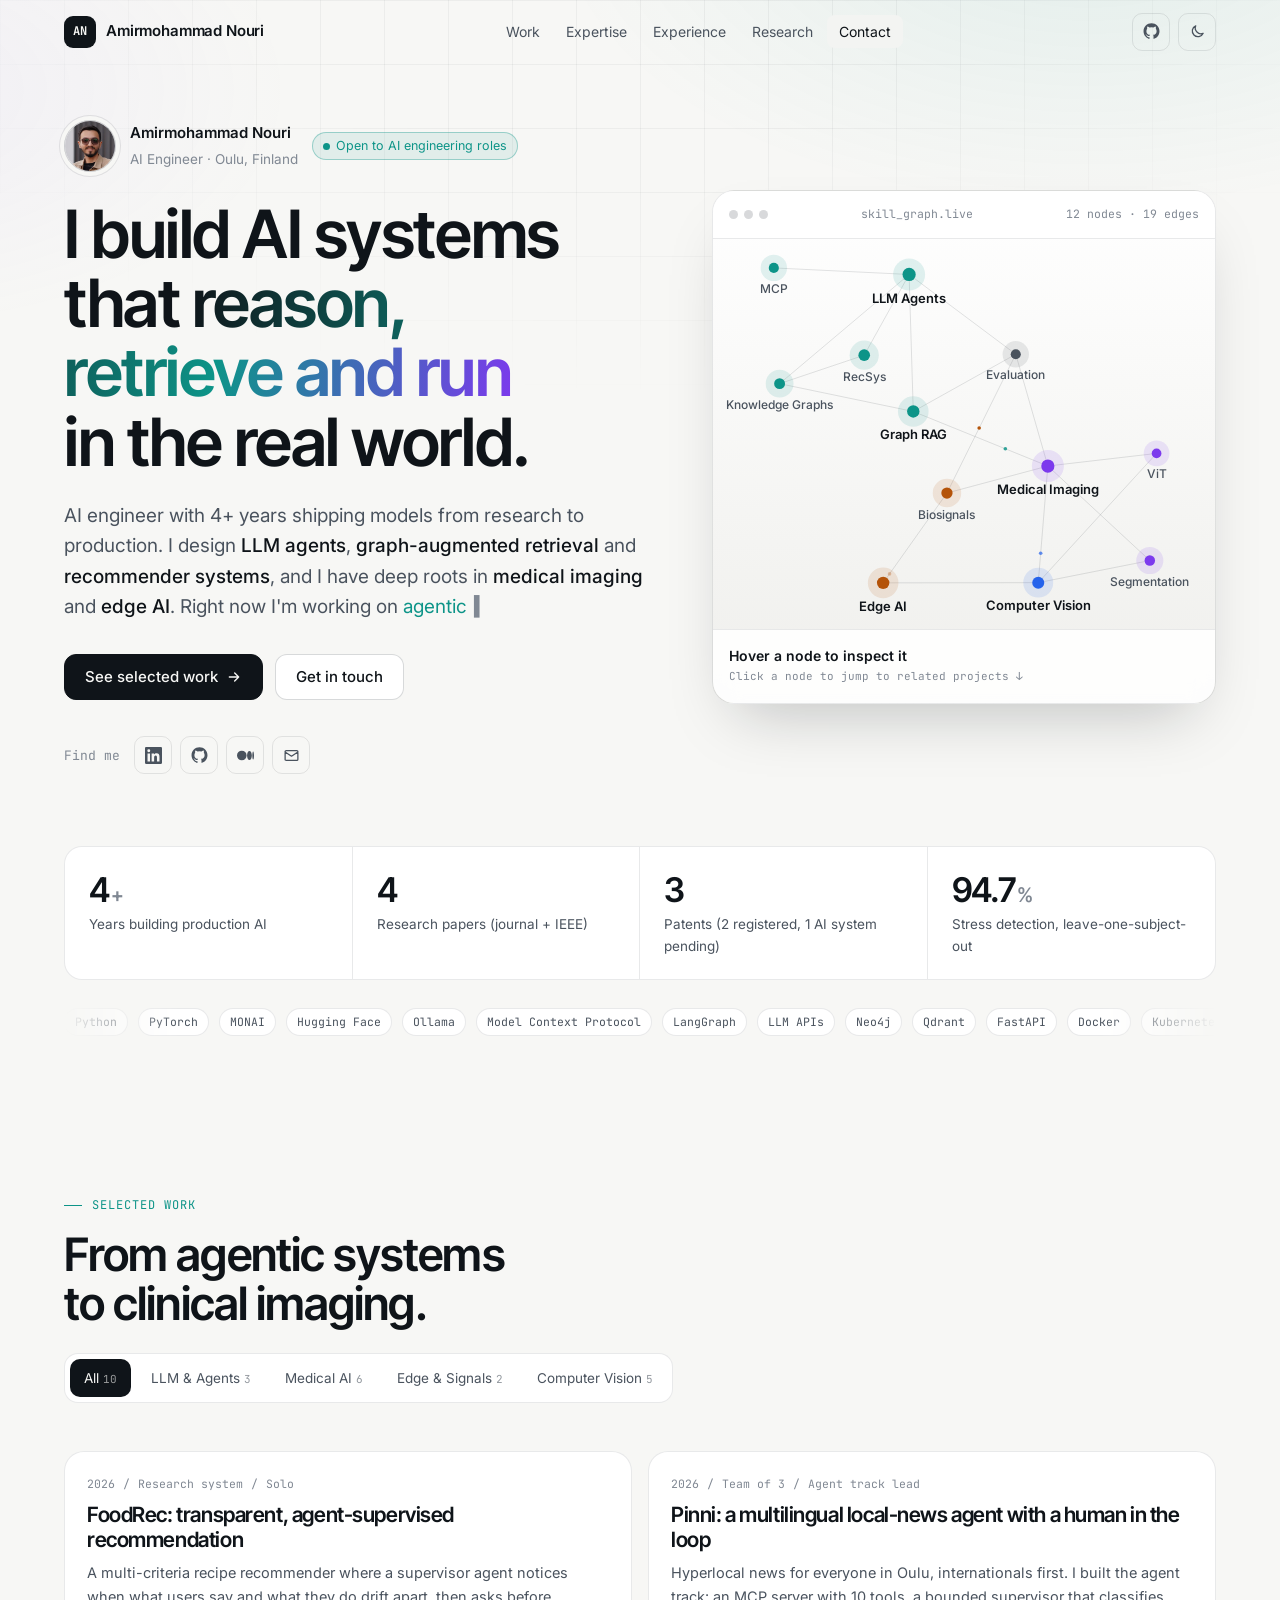
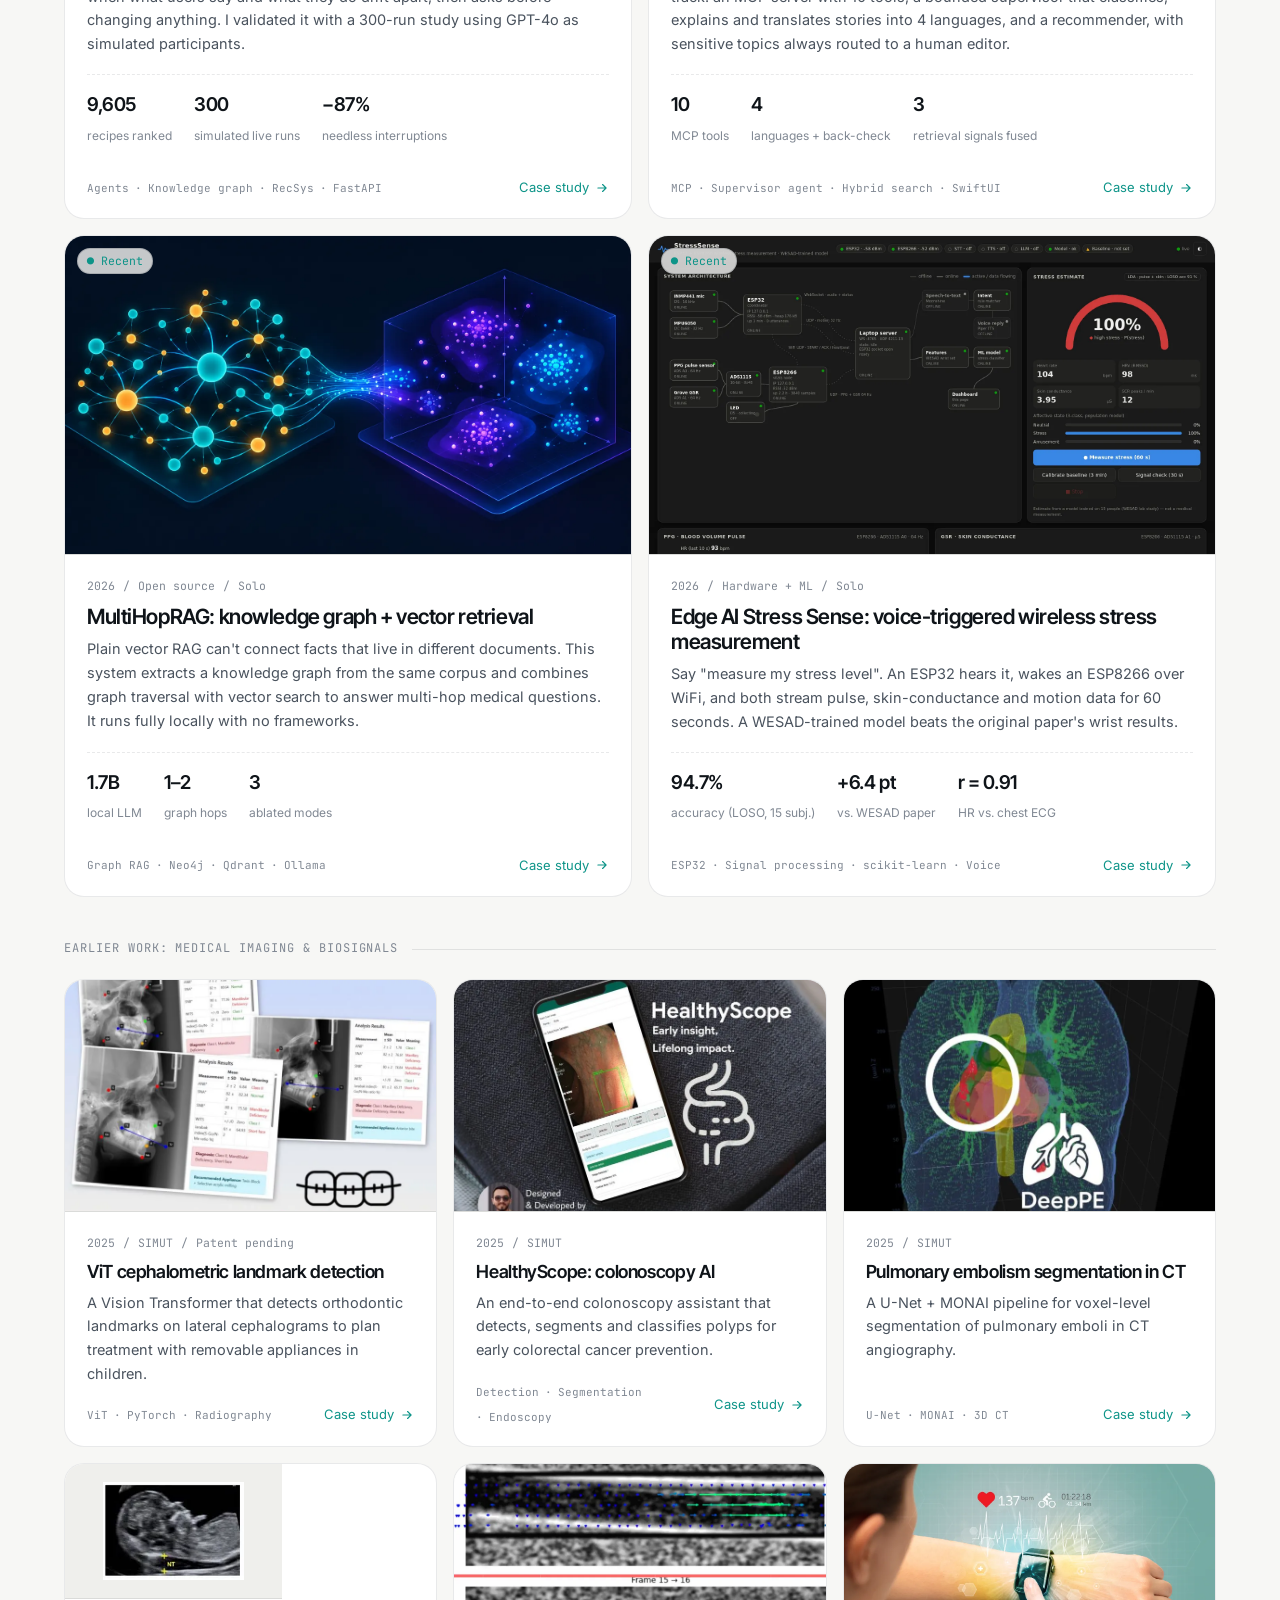
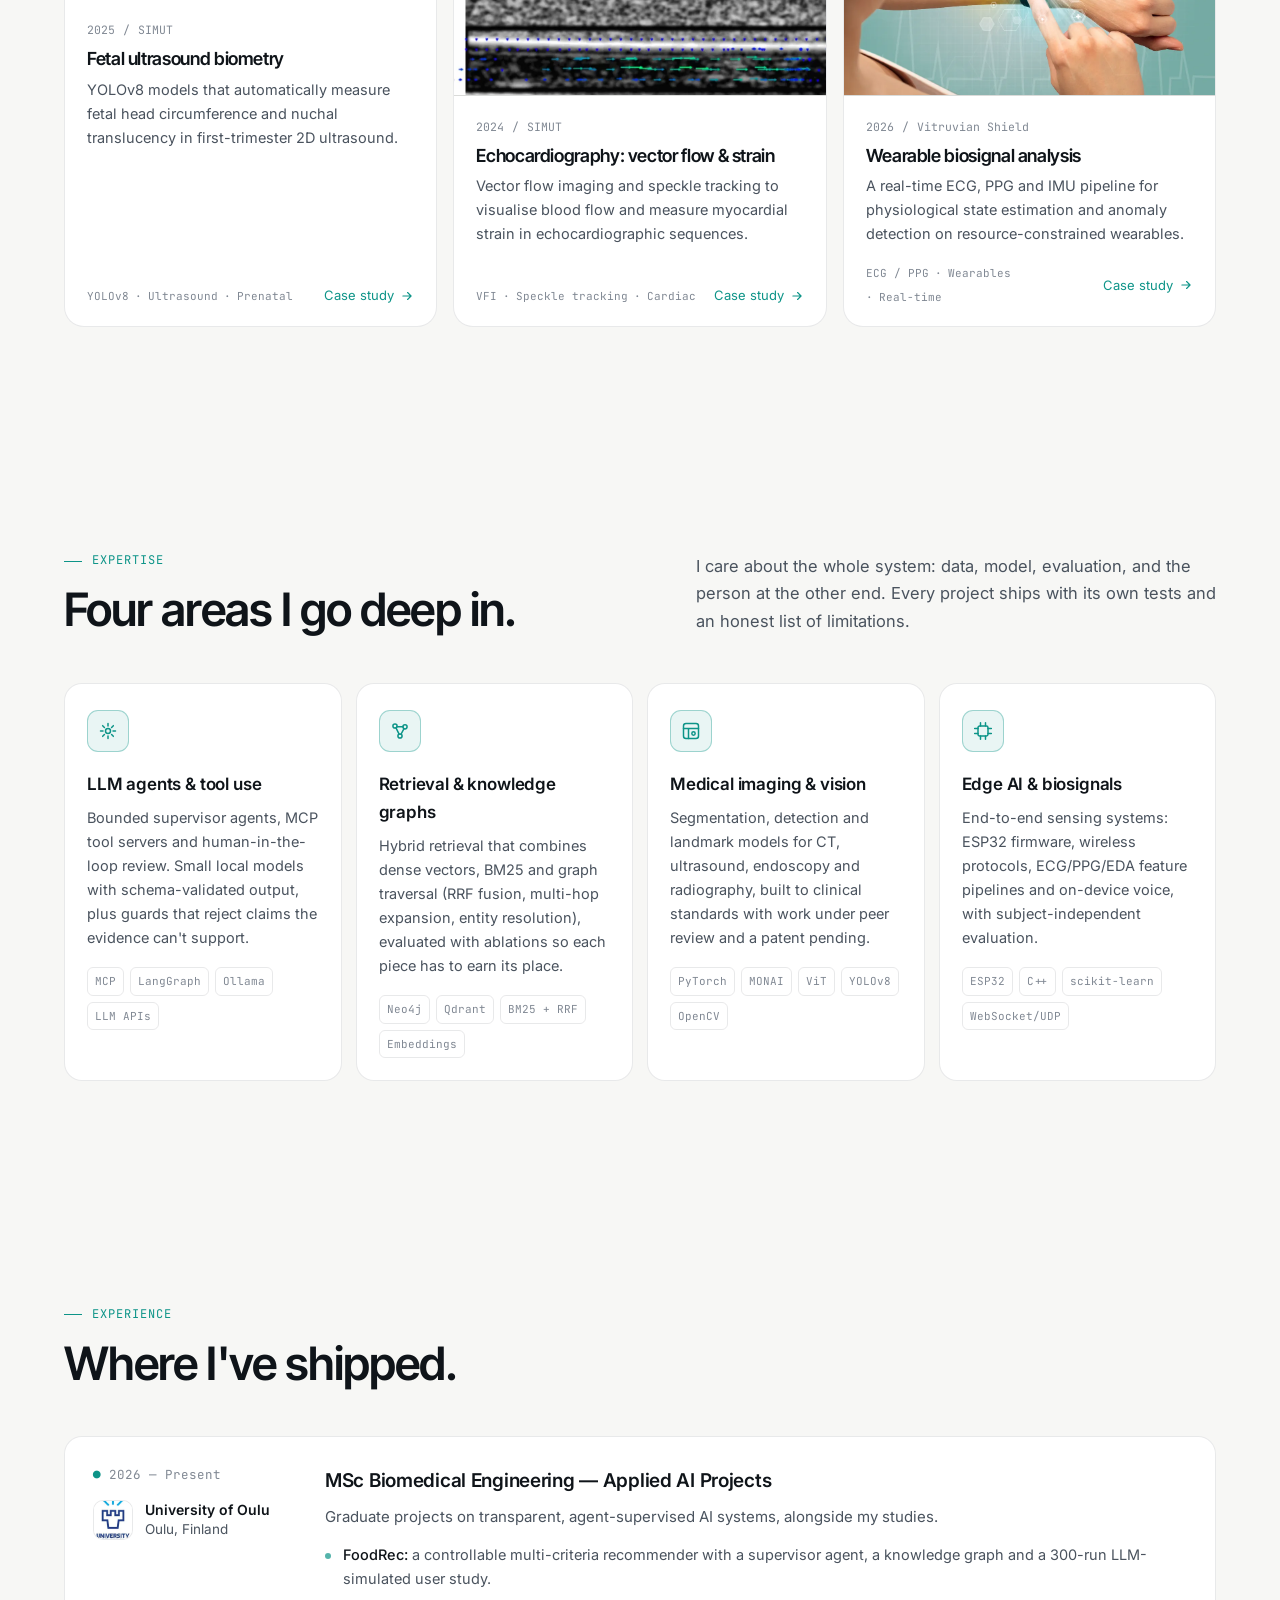
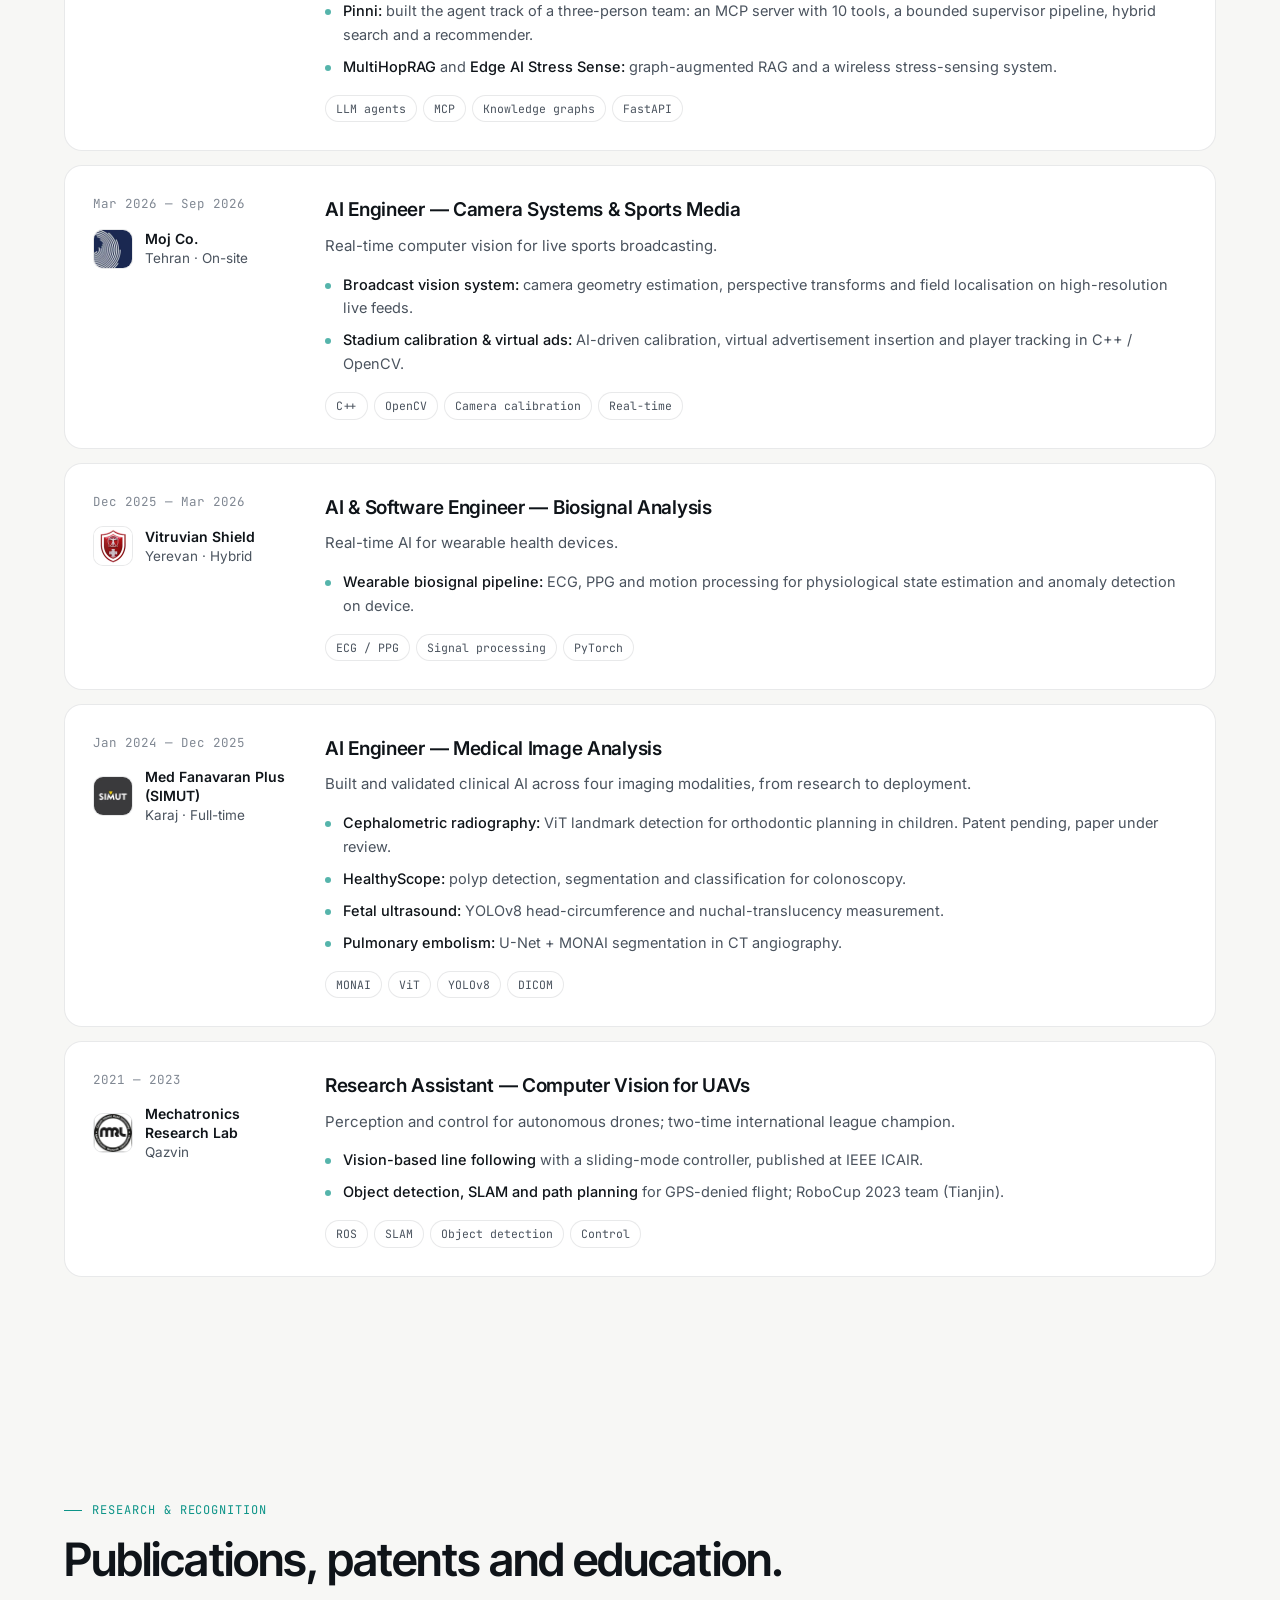
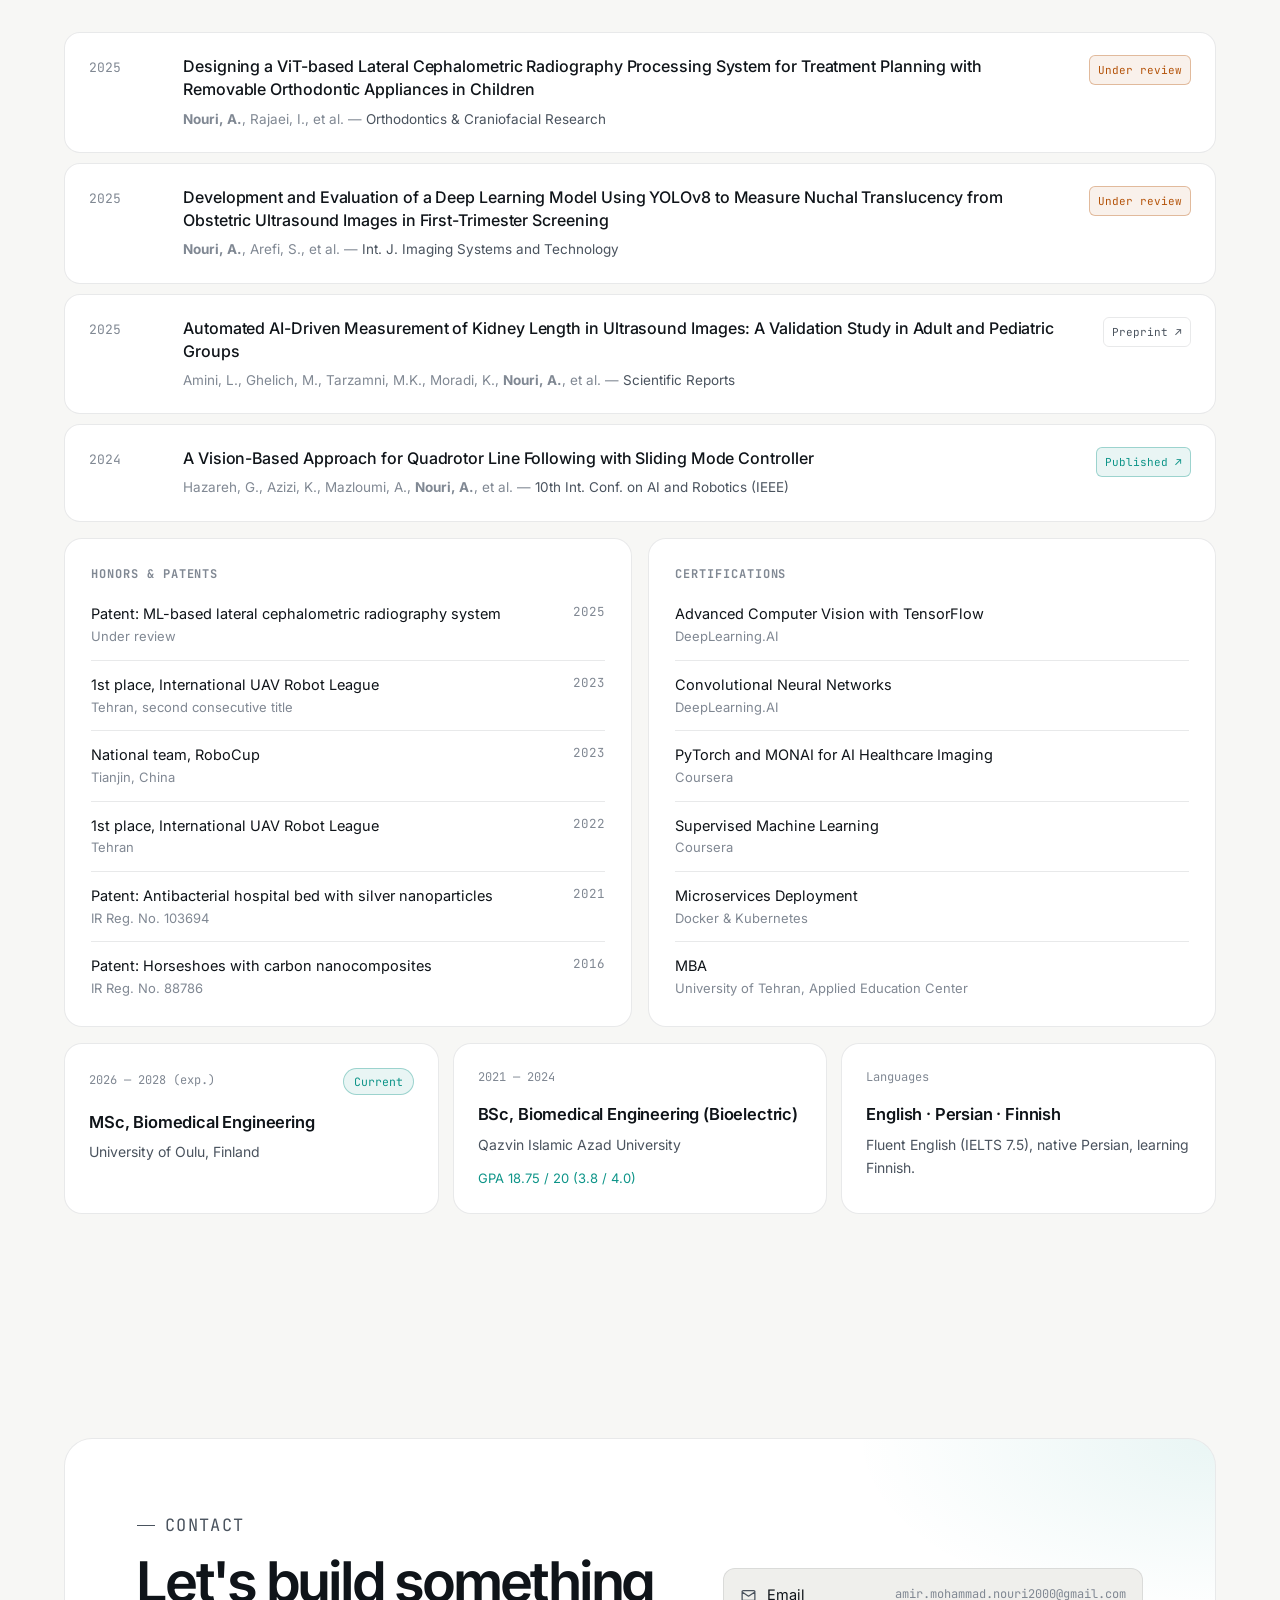
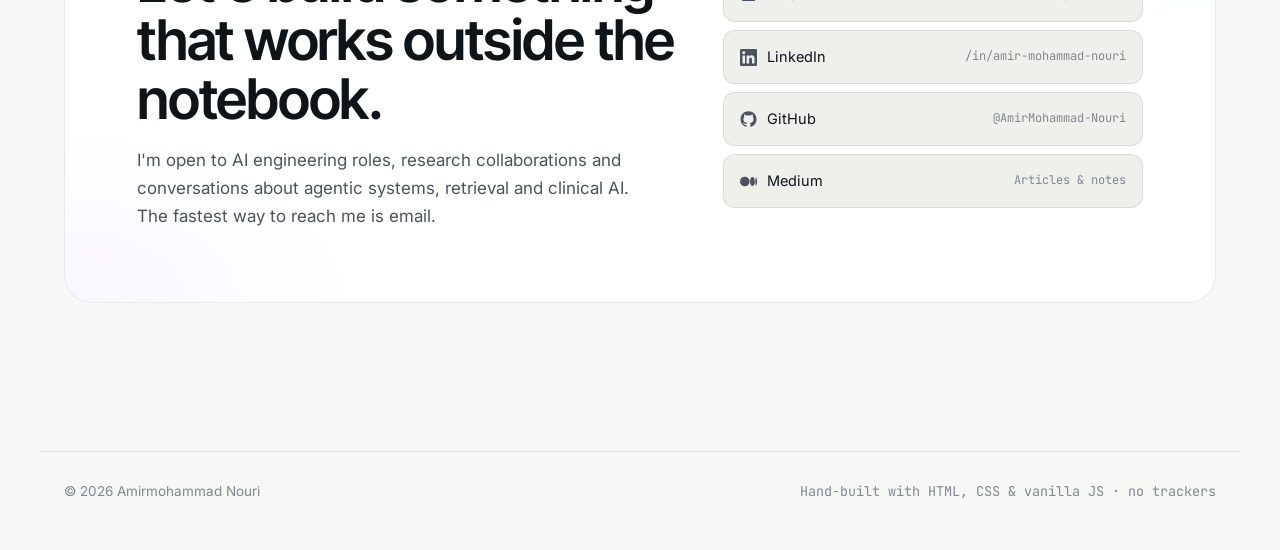
==== commit 5be6e436: "Redesign portfolio with interactive project case studies - New hero with interactive skill graph, ke" ====
--- a/index.html
+++ b/index.html
@@ -3,1411 +3,446 @@
 <head>
   <meta charset="UTF-8" />
   <meta name="viewport" content="width=device-width, initial-scale=1.0" />
-  <title>Amirmohammad Nouri | AI Engineer in Medical Image Analysis</title>
-
-  <!-- TAB FAVICON: inline SVG as data URI — a medical cross in theme teal -->
-  <link rel="icon" type="image/svg+xml" href="data:image/svg+xml,<svg xmlns='http://www.w3.org/2000/svg' viewBox='0 0 64 64'><rect width='64' height='64' rx='14' fill='%231a7a65'/><rect x='26' y='10' width='12' height='44' rx='4' fill='white'/><rect x='10' y='26' width='44' height='12' rx='4' fill='white'/></svg>" />
-  <link rel="stylesheet" href="https://cdnjs.cloudflare.com/ajax/libs/font-awesome/6.7.2/css/all.min.css">
-  <link rel="stylesheet" href="https://cdnjs.cloudflare.com/ajax/libs/font-awesome/6.7.2/css/all.min.css">
+  <title>Amirmohammad Nouri — AI Engineer</title>
+  <meta name="description" content="AI Engineer building LLM agents, graph-augmented retrieval, recommender systems, medical imaging models and edge AI. MSc Biomedical Engineering, University of Oulu." />
+  <meta name="author" content="Amirmohammad Nouri" />
+  <meta name="theme-color" content="#08090b" />
+  <meta property="og:type" content="website" />
+  <meta property="og:title" content="Amirmohammad Nouri — AI Engineer" />
+  <meta property="og:description" content="LLM agents · Graph RAG · Recommender systems · Medical imaging · Edge AI" />
+  <meta property="og:url" content="https://amirmohammad-nouri.github.io/" />
+  <meta property="og:image" content="https://amirmohammad-nouri.github.io/assets/img/og-avatar.jpg" />
+  <link rel="icon" type="image/svg+xml" href="data:image/svg+xml,<svg xmlns='http://www.w3.org/2000/svg' viewBox='0 0 64 64'><rect width='64' height='64' rx='16' fill='%2308090b'/><circle cx='20' cy='22' r='6' fill='%235eead4'/><circle cx='44' cy='20' r='5' fill='%23eceef1'/><circle cx='32' cy='44' r='7' fill='%23eceef1'/><path d='M20 22 L44 20 L32 44 Z' stroke='%235eead4' stroke-width='2.5' fill='none'/></svg>" />
+
   <link rel="preconnect" href="https://fonts.googleapis.com" />
   <link rel="preconnect" href="https://fonts.gstatic.com" crossorigin />
-  <link href="https://fonts.googleapis.com/css2?family=EB+Garamond:ital,wght@0,400;0,500;0,600;0,700;0,800;1,400;1,500&display=swap" rel="stylesheet" />
-
-  <style>
-    *, *::before, *::after { box-sizing: border-box; margin: 0; padding: 0; }
-
-    :root {
-      /* backgrounds */
-      --bg:       #07100e;
-      --surface:  #0c1a17;
-      --surface2: #122320;
-
-      /* theme palette */
-      --teal:     #1a7a65;
-      --teal-lt:  #23a688;
-      --gold:     #e8a53a;
-      --stone:    #a39c90;
-      --slate:    #90a3a1;
-
-      /* text */
-      --text:     #e8e8e4;
-      --muted:    #90a3a1;
-
-      /* accents mapped to palette */
-      --accent:   #1a7a65;
-      --accent2:  #e8a53a;
-      --accent3:  #23a688;
-      --accent4:  #a39c90;
-
-      --border:   rgba(144,163,161,0.12);
-
-      --font-display: 'EB Garamond', Georgia, serif;
-      --font-body:    'EB Garamond', Georgia, serif;
-    }
-
-    html { scroll-behavior: smooth; }
-
-    body {
-      background: var(--bg);
-      color: var(--text);
-      font-family: var(--font-body);
-      font-size: 18px;
-      line-height: 1.7;
-      overflow-x: hidden;
-    }
-
-    #bg-canvas {
-      position: fixed;
-      inset: 0;
-      z-index: 0;
-      pointer-events: none;
-    }
-
-    /* ---- NAV ---- */
-    nav {
-      position: fixed;
-      top: 0; left: 0; right: 0;
-      z-index: 200;
-      padding: 0 2rem;
-      height: 60px;
-      display: flex;
-      align-items: center;
-      justify-content: space-between;
-      background: rgba(7,16,14,0.90);
-      backdrop-filter: blur(24px);
-      border-bottom: 1px solid var(--border);
-    }
-
-    .nav-logo-wrap {
-      display: flex;
-      align-items: center;
-      gap: 0.6rem;
-      text-decoration: none;
-    }
-
-    .nav-logo-img {
-      width: 32px;
-      height: 32px;
-      border-radius: 8px;
-      object-fit: cover;
-      /* Fallback colored box shown until photo.jpg is present */
-      background: var(--teal);
-      display: flex;
-      align-items: center;
-      justify-content: center;
-      font-size: 0.75rem;
-      font-weight: 800;
-      color: #fff;
-      flex-shrink: 0;
-    }
-
-    .nav-logo-text {
-      font-family: var(--font-display);
-      font-weight: 800;
-      font-size: 1.2rem;
-      color: var(--teal-lt);
-    }
-
-    .nav-links { display: flex; gap: 0.2rem; list-style: none; }
-
-    .nav-links a {
-      color: var(--muted);
-      text-decoration: none;
-      font-size: 0.95rem;
-      font-weight: 500;
-      padding: 0.35rem 0.7rem;
-      border-radius: 6px;
-      transition: all 0.2s;
-    }
-
-    .nav-links a:hover { color: var(--text); background: var(--surface2); }
-
-    .hamburger { display: none; flex-direction: column; gap: 5px; cursor: pointer; padding: 4px; }
-    .hamburger span { display: block; width: 22px; height: 2px; background: var(--muted); border-radius: 2px; }
-
-    .page { position: relative; z-index: 1; }
-
-    /* ---- HERO ---- */
-    #hero {
-      min-height: 100vh;
-      display: flex;
-      align-items: center;
-      padding: 80px 2rem 4rem;
-      position: relative;
-      overflow: hidden;
-    }
-
-    .hero-glow {
-      position: absolute;
-      inset: 0;
-      background:
-        radial-gradient(ellipse 55% 50% at 68% 42%, rgba(26,122,101,0.13) 0%, transparent 65%),
-        radial-gradient(ellipse 35% 40% at 18% 75%, rgba(232,165,58,0.07) 0%, transparent 60%);
-    }
-
-    .hero-inner {
-      max-width: 1160px;
-      margin: 0 auto;
-      width: 100%;
-      display: grid;
-      grid-template-columns: 1fr auto;
-      gap: 5rem;
-      align-items: center;
-    }
-
-    .hero-tag {
-      display: inline-flex;
-      align-items: center;
-      gap: 0.5rem;
-      background: rgba(26,122,101,0.12);
-      border: 1px solid rgba(26,122,101,0.35);
-      color: var(--teal-lt);
-      font-size: 0.9rem;
-      font-weight: 600;
-      padding: 0.35rem 0.9rem;
-      border-radius: 100px;
-      letter-spacing: 0.5px;
-      text-transform: uppercase;
-      margin-bottom: 1.5rem;
-      animation: fadeUp 0.6s ease both;
-    }
-
-    .hero-tag::before {
-      content: '';
-      width: 6px; height: 6px;
-      background: var(--gold);
-      border-radius: 50%;
-      animation: pulse 2s infinite;
-    }
-
-    @keyframes pulse {
-      0%,100% { opacity:1; transform:scale(1); }
-      50% { opacity:0.4; transform:scale(0.7); }
-    }
-
-    h1.hero-name {
-      font-family: var(--font-display);
-      font-size: clamp(2.6rem, 5.5vw, 4.8rem);
-      font-weight: 800;
-      line-height: 1.0;
-      letter-spacing: -2px;
-      margin-bottom: 1rem;
-      animation: fadeUp 0.6s 0.1s ease both;
-      color: var(--text);
-    }
-
-    .hero-name .line2 {
-      background: linear-gradient(135deg, var(--teal-lt), var(--gold));
-      -webkit-background-clip: text;
-      -webkit-text-fill-color: transparent;
-      background-clip: text;
-    }
-
-    .hero-subtitle {
-      font-size: 1.1rem;
-      color: var(--muted);
-      max-width: 520px;
-      margin-bottom: 2rem;
-      font-weight: 400;
-      line-height: 1.85;
-      animation: fadeUp 0.6s 0.2s ease both;
-    }
-
-    .hero-subtitle strong { color: var(--stone); font-weight: 600; }
-
-    .hero-ctas {
-      display: flex;
-      gap: 0.75rem;
-      flex-wrap: wrap;
-      animation: fadeUp 0.6s 0.3s ease both;
-    }
-
-    .btn-primary {
-      background: var(--teal);
-      color: #fff;
-      padding: 0.7rem 1.5rem;
-      border-radius: 8px;
-      text-decoration: none;
-      font-weight: 600;
-      font-size: 1rem;
-      transition: all 0.2s;
-      box-shadow: 0 0 24px rgba(26,122,101,0.4);
-    }
-
-    .btn-primary:hover { background: var(--teal-lt); transform: translateY(-2px); }
-
-    .btn-secondary {
-      background: transparent;
-      color: var(--stone);
-      padding: 0.7rem 1.5rem;
-      border-radius: 8px;
-      text-decoration: none;
-      font-weight: 500;
-      font-size: 1rem;
-      border: 1px solid rgba(163,156,144,0.3);
-      transition: all 0.2s;
-    }
-
-    .btn-secondary:hover { border-color: var(--gold); color: var(--gold); background: rgba(232,165,58,0.05); }
-
-    .hero-stats {
-      display: flex;
-      gap: 2rem;
-      margin-top: 3rem;
-      animation: fadeUp 0.6s 0.4s ease both;
-    }
-
-    .stat { text-align: center; }
-
-    .stat-num {
-      font-family: var(--font-display);
-      font-size: 2rem;
-      font-weight: 800;
-      color: var(--gold);
-      line-height: 1;
-    }
-
-    .stat-label {
-      font-size: 0.85rem;
-      color: var(--muted);
-      text-transform: uppercase;
-      letter-spacing: 0.5px;
-      margin-top: 0.25rem;
-    }
-
-    /* ---- AVATAR ---- */
-    .hero-right {
-      display: flex;
-      flex-direction: column;
-      align-items: center;
-      gap: 1.25rem;
-      animation: fadeUp 0.6s 0.2s ease both;
-    }
-
-    .hero-avatar-wrap { position: relative; }
-
-    .hero-avatar {
-      width: 290px;
-      height: 290px;
-      border-radius: 26px;
-      overflow: hidden;
-      border: 2px solid rgba(26,122,101,0.4);
-      position: relative;
-      background: var(--surface2);
-      display: flex;
-      align-items: center;
-      justify-content: center;
-      font-family: var(--font-display);
-      font-size: 5rem;
-      font-weight: 800;
-      color: var(--teal-lt);
-    }
-
-    /* ---- HOW TO USE YOUR PHOTO ----
-       Place photo.jpg next to index.html, then inside .hero-avatar add:
-       <img src="photo.jpg" alt="Amirmohammad Nouri" style="width:100%;height:100%;object-fit:cover;display:block;" />
-       and remove the AMN text.
-    ---- */
-
-    .hero-avatar-ring {
-      position: absolute;
-      inset: -14px;
-      border-radius: 36px;
-      border: 1.5px solid rgba(26,122,101,0.4);
-      animation: spin 18s linear infinite;
-      pointer-events: none;
-    }
-
-    .hero-avatar-ring2 {
-      position: absolute;
-      inset: -28px;
-      border-radius: 48px;
-      border: 1px dashed rgba(232,165,58,0.25);
-      animation: spin 32s linear infinite reverse;
-      pointer-events: none;
-    }
-
-    @keyframes spin { from { transform:rotate(0deg); } to { transform:rotate(360deg); } }
-
-    .hero-slogan {
-      display: inline-flex;
-      align-items: center;
-      gap: 0.5rem;
-      background: rgba(26,122,101,0.1);
-      border: 1px solid rgba(26,122,101,0.3);
-      color: var(--teal-lt);
-      font-size: 1rem;
-      font-weight: 600;
-      padding: 0.5rem 1.1rem;
-      border-radius: 100px;
-      min-width: 280px;
-      justify-content: center;
-    }
-
-    .type-cursor {
-      display: inline-block;
-      color: var(--gold);
-      font-weight: 300;
-      animation: blink 0.75s step-end infinite;
-    }
-
-    @keyframes blink { 0%,100% { opacity:1; } 50% { opacity:0; } }
-
-    @keyframes fadeUp {
-      from { opacity:0; transform:translateY(20px); }
-      to   { opacity:1; transform:translateY(0); }
-    }
-
-    /* ---- SECTIONS ---- */
-    section { padding: 6rem 2rem; }
-    .alt-bg { background: var(--surface); border-top: 1px solid var(--border); border-bottom: 1px solid var(--border); }
-    .container { max-width: 1160px; margin: 0 auto; }
-
-    .section-label {
-      font-size: 0.85rem;
-      font-weight: 700;
-      text-transform: uppercase;
-      letter-spacing: 2px;
-      color: var(--gold);
-      margin-bottom: 0.75rem;
-    }
-
-    h2.section-title {
-      font-family: var(--font-display);
-      font-size: clamp(1.8rem, 4vw, 2.8rem);
-      font-weight: 800;
-      letter-spacing: -1px;
-      margin-bottom: 3rem;
-      line-height: 1.1;
-      color: var(--text);
-    }
-
-    /* ---- ABOUT ---- */
-    .about-grid {
-      display: grid;
-      grid-template-columns: 1fr 1fr;
-      gap: 4rem;
-      align-items: start;
-    }
-
-    .about-text p { color: var(--muted); margin-bottom: 1rem; }
-    .about-text p strong { color: var(--stone); font-weight: 600; }
-    .about-meta { display: flex; flex-direction: column; gap: 0.75rem; }
-
-    .meta-item {
-      display: flex;
-      align-items: center;
-      gap: 0.85rem;
-      padding: 0.9rem 1rem;
-      background: var(--surface2);
-      border: 1px solid var(--border);
-      border-radius: 12px;
-      font-size: 1rem;
-      transition: border-color 0.2s;
-    }
-
-    .meta-item:hover { border-color: rgba(26,122,101,0.4); }
-
-    /* meta icons: small square images or emoji fallback */
-    .meta-icon {
-      width: 28px; height: 28px;
-      display: flex; align-items: center; justify-content: center;
-      flex-shrink: 0;
-      font-size: 1.1rem;
-    }
-
-    .meta-icon img { width: 22px; height: 22px; object-fit: contain; }
-
-    .meta-label { color: var(--muted); font-size: 0.875rem; }
-    .meta-value { color: var(--stone); font-weight: 600; }
-
-    .social-links { display: flex; gap: 0.5rem; margin-top: 1.5rem; flex-wrap: wrap; }
-
-    .social-link {
-      display: flex; align-items: center; gap: 0.5rem;
-      padding: 0.45rem 0.9rem;
-      background: var(--surface2); border: 1px solid var(--border);
-      border-radius: 8px; color: var(--muted);
-      text-decoration: none; font-size: 0.95rem; font-weight: 500;
-      transition: all 0.2s;
-    }
-
-    .social-link img { width: 16px; height: 16px; object-fit: contain; }
-    .social-link:hover { color: var(--gold); border-color: rgba(232,165,58,0.4); }
-
-    /* ---- EXPERIENCE CARDS ---- */
-    .exp-grid {
-      display: grid;
-      grid-template-columns: repeat(auto-fill, minmax(480px, 1fr));
-      gap: 1.5rem;
-    }
-
-    .exp-card {
-      border-radius: 20px;
-      padding: 2rem;
-      transition: transform 0.25s, box-shadow 0.25s;
-      border: 1px solid transparent;
-    }
-
-    .exp-card:hover { transform: translateY(-4px); }
-
-    .exp-card.teal   { background: linear-gradient(135deg, rgba(26,122,101,0.14), rgba(26,122,101,0.04)); border-color: rgba(26,122,101,0.3); }
-    .exp-card.teal:hover   { box-shadow: 0 24px 60px rgba(26,122,101,0.18); }
-    .exp-card.gold   { background: linear-gradient(135deg, rgba(232,165,58,0.12), rgba(232,165,58,0.04)); border-color: rgba(232,165,58,0.28); }
-    .exp-card.gold:hover   { box-shadow: 0 24px 60px rgba(232,165,58,0.14); }
-    .exp-card.stone  { background: linear-gradient(135deg, rgba(163,156,144,0.12), rgba(163,156,144,0.04)); border-color: rgba(163,156,144,0.28); }
-    .exp-card.stone:hover  { box-shadow: 0 24px 60px rgba(163,156,144,0.14); }
-    .exp-card.slate  { background: linear-gradient(135deg, rgba(144,163,161,0.12), rgba(144,163,161,0.04)); border-color: rgba(144,163,161,0.28); }
-    .exp-card.slate:hover  { box-shadow: 0 24px 60px rgba(144,163,161,0.14); }
-
-    /* exp logo: image or emoji */
-    .exp-card-logo {
-      width: 52px; height: 52px;
-      border-radius: 12px;
-      background: var(--surface2);
-      border: 1px solid var(--border);
-      display: flex; align-items: center; justify-content: center;
-      font-size: 1.5rem;
-      margin-bottom: 1rem;
-      overflow: hidden;
-    }
-
-    .exp-card-logo img { width: 100%; height: 100%; object-fit: cover; border-radius: 12px; }
-
-    .exp-card-header { display: flex; justify-content: space-between; align-items: flex-start; gap: 0.75rem; margin-bottom: 0.3rem; flex-wrap: wrap; }
-    .exp-title { font-family: var(--font-display); font-size: 1.1rem; font-weight: 700; color: var(--text); }
-
-    .exp-period {
-      font-size: 0.875rem;
-      color: var(--gold);
-      background: rgba(232,165,58,0.1);
-      border: 1px solid rgba(232,165,58,0.25);
-      padding: 0.2rem 0.6rem;
-      border-radius: 100px;
-      white-space: nowrap;
-      font-weight: 600;
-    }
-
-    .exp-company { color: var(--muted); font-size: 0.95rem; margin-bottom: 1rem; }
-    .exp-company span { color: var(--teal-lt); font-weight: 600; }
-    .exp-projects { display: flex; flex-direction: column; gap: 0.75rem; }
-
-    .exp-project {
-      background: rgba(0,0,0,0.25);
-      border-radius: 10px;
-      padding: 0.85rem 1rem;
-      border-left: 3px solid rgba(26,122,101,0.5);
-    }
-
-    .exp-project-name { font-weight: 700; font-size: 0.95rem; margin-bottom: 0.25rem; color: var(--stone); }
-    .exp-project-desc { color: var(--muted); font-size: 0.88rem; line-height: 1.65; }
-    .exp-tags { display: flex; flex-wrap: wrap; gap: 0.4rem; margin-top: 1rem; }
-
-    .tag {
-      font-size: 0.8rem; font-weight: 600;
-      padding: 0.25rem 0.65rem;
-      border-radius: 6px;
-      background: rgba(144,163,161,0.08);
-      color: var(--slate);
-      border: 1px solid rgba(144,163,161,0.18);
-      text-transform: uppercase;
-      letter-spacing: 0.3px;
-    }
-
-    /* ---- FEATURED PROJECTS ---- */
-    .feat-projects-grid {
-      display: grid;
-      grid-template-columns: repeat(auto-fill, minmax(300px, 1fr));
-      gap: 1.25rem;
-    }
-
-    .feat-card {
-      background: var(--surface);
-      border: 1px solid var(--border);
-      border-radius: 18px;
-      overflow: hidden;
-      transition: all 0.25s;
-      text-decoration: none;
-      color: inherit;
-      display: flex;
-      flex-direction: column;
-    }
-
-    .feat-card:hover { border-color: rgba(26,122,101,0.45); transform: translateY(-5px); box-shadow: 0 24px 60px rgba(0,0,0,0.45); }
-
-    /* Project image area — use real images or colored gradient fallback */
-    .feat-img {
-      width: 100%; height: 180px;
-      overflow: hidden;
-      position: relative;
-      flex-shrink: 0;
-      display: flex; align-items: center; justify-content: center;
-    }
-
-    .feat-img img {
-      width: 100%; height: 100%;
-      object-fit: cover;
-      display: block;
-      transition: transform 0.4s ease;
-    }
-
-    .feat-card:hover .feat-img img { transform: scale(1.05); }
-
-    /* Gradient placeholder shown when no image is supplied */
-    .feat-img-placeholder {
-      width: 100%; height: 100%;
-      display: flex; align-items: center; justify-content: center;
-    }
-
-    /* Each project gets its own gradient placeholder colour */
-    .fg-teal   { background: linear-gradient(135deg, #0c2b24, #1a7a65); }
-    .fg-gold   { background: linear-gradient(135deg, #2a1f08, #7a5010); }
-    .fg-stone  { background: linear-gradient(135deg, #1e1c18, #4a4540); }
-    .fg-slate  { background: linear-gradient(135deg, #0e1e1d, #3a5250); }
-    .fg-rose   { background: linear-gradient(135deg, #1f0d18, #6b2040); }
-    .fg-navy   { background: linear-gradient(135deg, #080f20, #1a2f6a); }
-
-    .feat-img-icon { font-size: 3.5rem; }
-
-    .feat-body { padding: 1.25rem; flex: 1; display: flex; flex-direction: column; }
-    .feat-tags { display: flex; flex-wrap: wrap; gap: 0.3rem; margin-bottom: 0.6rem; }
-
-    .feat-tag {
-      font-size: 0.72rem; font-weight: 700;
-      padding: 0.2rem 0.55rem;
-      border-radius: 5px;
-      text-transform: uppercase;
-      letter-spacing: 0.3px;
-    }
-
-    .ft-teal   { background: rgba(26,122,101,0.15);  color: #23a688; }
-    .ft-gold   { background: rgba(232,165,58,0.15);  color: #e8a53a; }
-    .ft-stone  { background: rgba(163,156,144,0.15); color: #a39c90; }
-    .ft-slate  { background: rgba(144,163,161,0.15); color: #90a3a1; }
-    .ft-rose   { background: rgba(200,80,120,0.12);  color: #d47090; }
-
-    .feat-name { font-family: var(--font-display); font-size: 1.05rem; font-weight: 700; margin-bottom: 0.4rem; line-height: 1.3; color: var(--text); }
-    .feat-desc { color: var(--muted); font-size: 0.9rem; line-height: 1.65; flex: 1; }
-    .feat-arrow { color: var(--teal-lt); font-size: 0.88rem; font-weight: 600; margin-top: 1rem; }
-
-    /* ---- PUBLICATIONS ---- */
-    .pub-list { display: flex; flex-direction: column; gap: 1rem; }
-
-    .pub-card {
-      background: var(--surface);
-      border: 1px solid var(--border);
-      border-radius: 14px;
-      padding: 1.5rem;
-      display: flex; gap: 1rem; align-items: flex-start;
-      transition: all 0.2s;
-    }
-
-    .pub-card:hover { border-color: rgba(26,122,101,0.35); transform: translateX(4px); }
-
-    .pub-venue {
-      flex-shrink: 0;
-      background: rgba(26,122,101,0.12);
-      border: 1px solid rgba(26,122,101,0.28);
-      color: var(--teal-lt);
-      font-size: 0.78rem; font-weight: 700;
-      text-transform: uppercase; letter-spacing: 1px;
-      padding: 0.3rem 0.6rem;
-      border-radius: 6px; white-space: nowrap;
-    }
-
-    .pub-title { font-weight: 600; font-size: 1rem; margin-bottom: 0.3rem; line-height: 1.5; color: var(--text); }
-    .pub-authors { font-size: 0.9rem; color: var(--muted); }
-    .pub-status { font-size: 0.875rem; color: var(--gold); font-weight: 600; margin-top: 0.3rem; }
-
-    /* ---- SKILLS ---- */
-    .skills-grid { display: grid; grid-template-columns: repeat(auto-fill, minmax(280px, 1fr)); gap: 1.25rem; }
-
-    .skill-group {
-      background: var(--bg);
-      border: 1px solid var(--border);
-      border-radius: 14px;
-      padding: 1.25rem 1.5rem;
-      transition: border-color 0.2s;
-    }
-
-    .skill-group:hover { border-color: rgba(26,122,101,0.3); }
-
-    .skill-group-title {
-      font-size: 0.9rem; font-weight: 700;
-      text-transform: uppercase; letter-spacing: 1px;
-      color: var(--gold); margin-bottom: 0.85rem;
-    }
-
-    .skill-chips { display: flex; flex-wrap: wrap; gap: 0.4rem; }
-
-    .chip {
-      font-size: 0.9rem; padding: 0.3rem 0.75rem;
-      border-radius: 7px; background: var(--surface2);
-      color: var(--stone); border: 1px solid var(--border);
-      transition: all 0.15s;
-    }
-
-    .chip:hover { border-color: var(--teal); color: var(--teal-lt); }
-
-    /* ---- EDUCATION ---- */
-    .edu-grid { display: grid; grid-template-columns: repeat(auto-fill, minmax(340px, 1fr)); gap: 1.25rem; }
-
-    .edu-card {
-      background: var(--surface);
-      border: 1px solid var(--border);
-      border-radius: 16px; padding: 1.75rem;
-      transition: all 0.2s;
-    }
-
-    .edu-card:hover { border-color: rgba(232,165,58,0.35); transform: translateY(-3px); }
-
-    .edu-degree { font-family: var(--font-display); font-size: 1.1rem; font-weight: 700; margin-bottom: 0.25rem; color: var(--text); }
-    .edu-school { color: var(--teal-lt); font-size: 1rem; font-weight: 500; margin-bottom: 0.2rem; }
-    .edu-period { font-size: 0.9rem; color: var(--muted); margin-bottom: 0.75rem; }
-    .edu-gpa { font-size: 0.95rem; color: var(--gold); font-weight: 600; }
-
-    /* ---- CERTIFICATIONS ---- */
-    .cert-grid { display: grid; grid-template-columns: repeat(auto-fill, minmax(260px, 1fr)); gap: 1rem; }
-
-    .cert-card {
-      background: var(--surface2);
-      border: 1px solid var(--border);
-      border-radius: 12px; padding: 1.25rem;
-      transition: all 0.2s;
-      display: flex; gap: 0.75rem; align-items: flex-start;
-    }
-
-    .cert-card:hover { border-color: rgba(26,122,101,0.3); transform: translateY(-2px); }
-
-    /* cert icon: image or emoji */
-    .cert-icon {
-      width: 38px; height: 38px;
-      border-radius: 8px;
-      display: flex; align-items: center; justify-content: center;
-      font-size: 1.4rem;
-      flex-shrink: 0;
-      background: var(--surface);
-      border: 1px solid var(--border);
-      overflow: hidden;
-    }
-
-    .cert-icon img { width: 100%; height: 100%; object-fit: contain; }
-
-    .cert-name { font-weight: 600; font-size: 1rem; margin-bottom: 0.2rem; line-height: 1.3; color: var(--text); }
-    .cert-issuer { font-size: 0.875rem; color: var(--muted); }
-
-    /* ---- AWARDS ---- */
-    .awards-list { display: flex; flex-direction: column; gap: 0.75rem; }
-
-    .award-item {
-      display: flex; align-items: center; gap: 1rem;
-      padding: 1rem 1.25rem;
-      background: var(--surface);
-      border: 1px solid var(--border);
-      border-radius: 12px; transition: all 0.2s;
-    }
-
-    .award-item:hover { border-color: rgba(232,165,58,0.35); transform: translateX(4px); }
-
-    /* award medal: image or emoji */
-    .award-medal {
-      width: 36px; height: 36px;
-      display: flex; align-items: center; justify-content: center;
-      font-size: 1.5rem; flex-shrink: 0;
-    }
-
-    .award-medal img { width: 32px; height: 32px; object-fit: contain; }
-
-    .award-text { font-size: 1rem; font-weight: 500; flex: 1; color: var(--stone); }
-    .award-year { font-size: 0.9rem; color: var(--gold); white-space: nowrap; font-weight: 600; }
-
-    /* ---- POSTS ---- */
-    .posts-grid {
-      display: grid;
-      grid-template-columns: repeat(auto-fill, minmax(300px, 1fr));
-      gap: 1.25rem;
-    }
-
-    .post-card {
-      background: var(--surface);
-      border: 1px solid var(--border);
-      border-radius: 18px;
-      overflow: hidden;
-      transition: all 0.25s;
-      text-decoration: none;
-      color: inherit;
-      display: flex;
-      flex-direction: column;
-    }
-
-    .post-card:hover { border-color: rgba(26,122,101,0.4); transform: translateY(-5px); box-shadow: 0 20px 55px rgba(0,0,0,0.4); }
-
-    /* Post thumbnail: image or coloured fallback */
-    .post-thumb {
-      width: 100%; height: 170px;
-      overflow: hidden;
-      position: relative;
-      flex-shrink: 0;
-      display: flex; align-items: center; justify-content: center;
-    }
-
-    .post-thumb img {
-      width: 100%; height: 100%;
-      object-fit: cover;
-      display: block;
-      transition: transform 0.4s ease;
-    }
-
-    .post-card:hover .post-thumb img { transform: scale(1.05); }
-
-    .post-thumb-placeholder {
-      width: 100%; height: 100%;
-      display: flex; align-items: center; justify-content: center;
-      font-size: 3rem;
-    }
-
-    .post-body { padding: 1.15rem; flex: 1; display: flex; flex-direction: column; }
-
-    .post-li-badge {
-      display: inline-flex; align-items: center; gap: 0.35rem;
-      background: rgba(26,122,101,0.1);
-      border: 1px solid rgba(26,122,101,0.25);
-      color: var(--teal-lt);
-      font-size: 0.75rem; font-weight: 700;
-      text-transform: uppercase; letter-spacing: 0.5px;
-      padding: 0.2rem 0.55rem;
-      border-radius: 5px;
-      margin-bottom: 0.6rem;
-    }
-
-    .post-title { font-family: var(--font-display); font-size: 1rem; font-weight: 700; margin-bottom: 0.4rem; line-height: 1.4; color: var(--text); }
-    .post-abstract { color: var(--muted); font-size: 0.875rem; line-height: 1.65; flex: 1; }
-    .post-footer { margin-top: 0.85rem; }
-    .post-read-more { color: var(--teal-lt); font-size: 0.875rem; font-weight: 600; }
-
-    /* ---- CONTACT ---- */
-    #contact { text-align: center; }
-    .contact-inner { max-width: 600px; margin: 0 auto; }
-    .contact-inner p { color: var(--muted); margin-bottom: 2rem; font-size: 1.05rem; }
-
-    .contact-email {
-      display: inline-flex; align-items: center; gap: 0.5rem;
-      font-size: 1.1rem; color: var(--teal-lt);
-      text-decoration: none; font-weight: 600;
-      padding: 0.75rem 1.5rem;
-      border: 1px solid rgba(26,122,101,0.35);
-      border-radius: 10px; transition: all 0.2s; margin-bottom: 2rem;
-    }
-
-    .contact-email:hover { background: rgba(26,122,101,0.08); }
-    .contact-socials { display: flex; justify-content: center; gap: 0.75rem; flex-wrap: wrap; }
-
-    footer { padding: 2rem; text-align: center; border-top: 1px solid var(--border); color: var(--muted); font-size: 0.95rem; }
-
-    /* ---- REVEAL ---- */
-    .reveal { opacity:0; transform:translateY(24px); transition: opacity 0.6s ease, transform 0.6s ease; }
-    .reveal.visible { opacity:1; transform:none; }
-
-    /* ---- MOBILE ---- */
-    @media (max-width: 900px) { .exp-grid { grid-template-columns: 1fr; } }
-
-    @media (max-width: 768px) {
-      .nav-links { display: none; }
-      .nav-links.open { display: flex; flex-direction: column; position: fixed; top: 60px; left: 0; right: 0; background: var(--bg); padding: 1rem; border-bottom: 1px solid var(--border); z-index: 99; }
-      .hamburger { display: flex; }
-      .hero-inner { grid-template-columns: 1fr; }
-      .hero-right { display: none; }
-      .about-grid { grid-template-columns: 1fr; }
-      .hero-stats { gap: 1rem; }
-      section { padding: 4rem 1.25rem; }
-    }
-    .pub-btn {
-      display: inline-flex;
-      align-items: center;
-      gap: 0.4rem;
-      margin-top: 0.85rem;
-      padding: 0.4rem 1rem;
-      background: rgba(26,122,101,0.12);
-      border: 1px solid rgba(26,122,101,0.35);
-      border-radius: 7px;
-      color: var(--teal-lt);
-      font-size: 0.875rem;
-      font-weight: 600;
-      text-decoration: none;
-      transition: all 0.2s;
-    }
-
-    .pub-btn:hover {
-      background: rgba(26,122,101,0.22);
-      border-color: var(--teal-lt);
-      transform: translateX(3px);
-    }
-  </style>
+  <link href="https://fonts.googleapis.com/css2?family=Inter:wght@400;500;600;700&family=Inter+Tight:wght@500;600;700&family=JetBrains+Mono:wght@400;500&display=swap" rel="stylesheet" />
+  <link rel="stylesheet" href="assets/css/style.css" />
+
+  <script>
+    /* apply saved theme before paint to avoid a flash */
+    document.documentElement.classList.add('js');
+    (function () {
+      try {
+        var t = localStorage.getItem('theme');
+        if (!t) t = window.matchMedia('(prefers-color-scheme: light)').matches ? 'light' : 'dark';
+        document.documentElement.setAttribute('data-theme', t);
+      } catch (e) { document.documentElement.setAttribute('data-theme', 'dark'); }
+    })();
+  </script>
+
+  <script type="application/ld+json">
+  {
+    "@context": "https://schema.org",
+    "@type": "Person",
+    "name": "Amirmohammad Nouri",
+    "jobTitle": "AI Engineer",
+    "url": "https://amirmohammad-nouri.github.io/",
+    "email": "mailto:amir.mohammad.nouri2000@gmail.com",
+    "alumniOf": ["University of Oulu", "Qazvin Islamic Azad University"],
+    "sameAs": [
+      "https://www.linkedin.com/in/amir-mohammad-nouri",
+      "https://github.com/AmirMohammad-Nouri",
+      "https://medium.com/@amir.mohammad.nouri2000"
+    ]
+  }
+  </script>
 </head>
 <body>
-
-<canvas id="bg-canvas"></canvas>
-
-<div class="page">
-
-  <!-- ===== NAV ===== -->
-  <nav>
-    <a href="#hero" class="nav-logo-wrap">
-      <!--
-        NAV LOGO IMAGE:
-        Option A (photo): <img src="photo.jpg" alt="AMN" class="nav-logo-img" />
-        Option B (custom icon): <img src="logo.png" alt="AMN" class="nav-logo-img" />
-        Currently shows a teal square with initials as fallback.
-      -->
-        
-      <div class="nav-logo-img">AMN</div>
-      <span class="nav-logo-text"></span>
+<div class="backdrop" aria-hidden="true"></div>
+
+<!-- ============ ICON SPRITE ============ -->
+<svg width="0" height="0" style="position:absolute" aria-hidden="true">
+  <defs>
+    <symbol id="i-github" viewBox="0 0 24 24"><path fill="currentColor" d="M12 .5C5.73.5.75 5.48.75 11.76c0 4.96 3.22 9.17 7.69 10.66.56.1.77-.24.77-.54v-1.9c-3.13.68-3.79-1.51-3.79-1.51-.51-1.3-1.25-1.65-1.25-1.65-1.02-.7.08-.69.08-.69 1.13.08 1.72 1.16 1.72 1.16 1 1.72 2.63 1.22 3.27.93.1-.73.39-1.22.71-1.5-2.5-.28-5.13-1.25-5.13-5.57 0-1.23.44-2.24 1.16-3.03-.12-.28-.5-1.43.11-2.98 0 0 .95-.3 3.1 1.16a10.8 10.8 0 0 1 5.64 0c2.15-1.46 3.1-1.16 3.1-1.16.61 1.55.23 2.7.11 2.98.72.79 1.16 1.8 1.16 3.03 0 4.33-2.64 5.28-5.15 5.56.4.35.76 1.03.76 2.08v3.08c0 .3.2.65.78.54 4.46-1.49 7.68-5.7 7.68-10.66C23.25 5.48 18.27.5 12 .5Z"/></symbol>
+    <symbol id="i-linkedin" viewBox="0 0 24 24"><path fill="currentColor" d="M20.45 20.45h-3.56v-5.57c0-1.33-.02-3.04-1.85-3.04-1.86 0-2.14 1.45-2.14 2.94v5.67H9.35V9h3.41v1.56h.05c.48-.9 1.64-1.85 3.37-1.85 3.6 0 4.27 2.37 4.27 5.46v6.28ZM5.34 7.43a2.06 2.06 0 1 1 0-4.13 2.06 2.06 0 0 1 0 4.13ZM7.12 20.45H3.56V9h3.56v11.45ZM22.22 0H1.77C.8 0 0 .77 0 1.73v20.54C0 23.23.8 24 1.77 24h20.45c.98 0 1.78-.77 1.78-1.73V1.73C24 .77 23.2 0 22.22 0Z"/></symbol>
+    <symbol id="i-medium" viewBox="0 0 24 24"><path fill="currentColor" d="M13.54 12a6.8 6.8 0 0 1-6.77 6.82A6.8 6.8 0 0 1 0 12a6.8 6.8 0 0 1 6.77-6.82A6.8 6.8 0 0 1 13.54 12Zm7.42 0c0 3.54-1.51 6.42-3.38 6.42-1.87 0-3.39-2.88-3.39-6.42s1.52-6.42 3.39-6.42 3.38 2.88 3.38 6.42M24 12c0 3.17-.53 5.75-1.19 5.75-.66 0-1.19-2.58-1.19-5.75s.53-5.75 1.19-5.75C23.47 6.25 24 8.83 24 12Z"/></symbol>
+    <symbol id="i-mail" viewBox="0 0 24 24"><path fill="none" stroke="currentColor" stroke-width="1.8" stroke-linecap="round" stroke-linejoin="round" d="M3 6.5A1.5 1.5 0 0 1 4.5 5h15A1.5 1.5 0 0 1 21 6.5v11a1.5 1.5 0 0 1-1.5 1.5h-15A1.5 1.5 0 0 1 3 17.5v-11Zm0 .5 9 6 9-6"/></symbol>
+    <symbol id="i-arrow" viewBox="0 0 24 24"><path fill="none" stroke="currentColor" stroke-width="2" stroke-linecap="round" stroke-linejoin="round" d="M5 12h14m-6-6 6 6-6 6"/></symbol>
+    <symbol id="i-ext" viewBox="0 0 24 24"><path fill="none" stroke="currentColor" stroke-width="2" stroke-linecap="round" stroke-linejoin="round" d="M7 17 17 7M8 7h9v9"/></symbol>
+    <symbol id="i-sun" viewBox="0 0 24 24"><g fill="none" stroke="currentColor" stroke-width="1.8" stroke-linecap="round"><circle cx="12" cy="12" r="4"/><path d="M12 2v2m0 16v2M4.9 4.9l1.4 1.4m11.4 11.4 1.4 1.4M2 12h2m16 0h2M4.9 19.1l1.4-1.4M17.7 6.3l1.4-1.4"/></g></symbol>
+    <symbol id="i-moon" viewBox="0 0 24 24"><path fill="none" stroke="currentColor" stroke-width="1.8" stroke-linejoin="round" d="M20 14.5A8 8 0 0 1 9.5 4a8 8 0 1 0 10.5 10.5Z"/></symbol>
+    <symbol id="i-menu" viewBox="0 0 24 24"><path fill="none" stroke="currentColor" stroke-width="1.8" stroke-linecap="round" d="M4 7h16M4 12h16M4 17h16"/></symbol>
+    <symbol id="i-close" viewBox="0 0 24 24"><path fill="none" stroke="currentColor" stroke-width="1.8" stroke-linecap="round" d="M6 6l12 12M18 6 6 18"/></symbol>
+    <symbol id="i-copy" viewBox="0 0 24 24"><g fill="none" stroke="currentColor" stroke-width="1.8" stroke-linejoin="round"><rect x="9" y="9" width="11" height="11" rx="2"/><path d="M5 15V6a2 2 0 0 1 2-2h8"/></g></symbol>
+  </defs>
+</svg>
+
+<!-- ============ NAV ============ -->
+<header class="nav" id="nav">
+  <div class="container">
+    <a href="#top" class="brand" aria-label="Back to top">
+      <span class="brand-mark">AN</span>
+      <span class="brand-name">Amirmohammad Nouri</span>
     </a>
     <ul class="nav-links" id="navLinks">
-      <li><a href="#about">About</a></li>
+      <li><a href="#work">Work</a></li>
+      <li><a href="#expertise">Expertise</a></li>
       <li><a href="#experience">Experience</a></li>
-      <li><a href="#projects">Projects</a></li>
-      <li><a href="#skills">Skills</a></li>
-      <li><a href="#publications">Publications</a></li>
-      <li><a href="#education">Education</a></li>
-      <li><a href="#awards">Awards</a></li>
-      <li><a href="#posts">Posts</a></li>
+      <li><a href="#research">Research</a></li>
       <li><a href="#contact">Contact</a></li>
     </ul>
-    <div class="hamburger" id="hamburger" onclick="toggleMenu()">
-      <span></span><span></span><span></span>
-    </div>
-  </nav>
-
-  <!-- ===== HERO ===== -->
-  <section id="hero">
-    <div class="hero-glow"></div>
-    <div class="hero-inner">
-      <div class="hero-content">
-        <div class="hero-tag">Let's talk about Outcomes, Not Outputs</div>
-        <h1 class="hero-name">
-          Amirmohammad<br>
-          <span class="line2">Nouri</span>
-        </h1>
-        <p class="hero-subtitle">
-          Experienced AI Engineer specializing in <strong>medical data processing</strong>, <strong>clinical image analysis</strong>, and <strong>deep learning systems</strong> building production-grade pipelines that transform raw medical signals and images into actionable diagnostic insights.
-        </p>
-        <div class="hero-ctas">
-          <a href="#contact" class="btn-primary">Contact Me</a>
-          <a href="#projects" class="btn-secondary">View Projects</a>
-          <a href="mailto:amir.mohammad.nouri2000@gmail.com" class="btn-secondary">Email</a>
-        </div>
-        <div class="hero-stats">
-          <div class="stat"><div class="stat-num">4+</div><div class="stat-label">Years Exp.</div></div>
-          <div class="stat"><div class="stat-num">3</div><div class="stat-label">Publications</div></div>
-          <div class="stat"><div class="stat-num">2</div><div class="stat-label">Patents</div></div>
-          <div class="stat"><div class="stat-num">7.5</div><div class="stat-label">IELTS</div></div>
-        </div>
-      </div>
-
-      <div class="hero-right">
-        <div class="hero-avatar-wrap">
-          <div class="hero-avatar-ring2"></div>
-          <div class="hero-avatar-ring"></div>
-          <div class="hero-avatar">
-            <!--
-              REPLACE WITH YOUR PHOTO:
-              <img src="photo.jpg" alt="Amirmohammad Nouri"
-                   style="width:100%;height:100%;object-fit:cover;display:block;" />
-            -->
-            <img src="personel.png" alt="Amirmohammad Nouri"
-                 style="width:100%;height:100%;object-fit:cover;display:block;"
-                 onerror="this.style.display='none';this.parentNode.dataset.initials='true';" />
-            <span class="avatar-fallback">AMN</span>
-          </div>
-        </div>
-        <div class="hero-slogan">
-           <span id="typewriter"></span><span class="type-cursor">|</span>
-        </div>
-      </div>
-    </div>
-  </section>
-
-  <!-- ===== ABOUT ===== -->
-  <section id="about" class="alt-bg">
-    <div class="container">
-      <div class="about-grid reveal">
-        <div class="about-text">
-          <p class="section-label">About</p>
-          <h2 class="section-title">Who I Am</h2>
-          <p>I'm an AI Engineer with deep expertise in <strong>medical data processing</strong> and intelligent clinical systems. My work spans multimodal medical imaging, CT, ultrasound, radiography, and echocardiography, as well as wearable biosignal analysis, building end-to-end AI pipelines from research to production deployment.</p>
-          <p>With a background in <strong>Biomedical Engineering</strong> and experience across Tehran, Yerevan, and international research competitions, I bridge the gap between academic research and real-world clinical AI.</p>
-          <p>My current focus is <strong>augmented reality applications in 3D medical image processing and volumetric visualization</strong>, developing next-generation interfaces for clinical decision support and immersive diagnostic workflows.</p>
-          <div class="social-links">
-            <a href="https://www.linkedin.com/in/amir-mohammad-nouri" class="social-link">
-              <!-- LinkedIn icon: replace with <img src="icons/linkedin.png" /> if available -->
-              &#x1F517; LinkedIn
-            </a>
-            <a href="mailto:amir.mohammad.nouri2000@gmail.com" class="social-link">
-              &#x2709;&#xFE0F; Email
-            </a>
-          </div>
-        </div>
-        <div class="about-meta">
-          <div class="meta-item"><span class="meta-icon">&#x1F4CD;</span><div><div class="meta-label">Location</div><div class="meta-value">Tehran, Iran</div></div></div>
-          <div class="meta-item"><span class="meta-icon">&#x1F393;</span><div><div class="meta-label">Education</div><div class="meta-value">MSc Biomedical Engineering &mdash; Oulu University</div></div></div>
-          <!-- <div class="meta-item"><span class="meta-icon">&#x1F4BC;</span><div><div class="meta-label">Current Role</div><div class="meta-value">AI Engineer @ Moj Co.</div></div></div> -->
-          <div class="meta-item"><span class="meta-icon">&#x1F52D;</span><div><div class="meta-label">Current Focus</div><div class="meta-value">AR in 3D Medical Image Processing &amp; Volumetric Display</div></div></div>
-          <div class="meta-item"><span class="meta-icon">&#x1F3C6;</span><div><div class="meta-label">Achievement</div><div class="meta-value">1st Place &mdash; Intl. UAV Robot League (2&times; winner)</div></div></div>
-          <div class="meta-item"><span class="meta-icon">&#x1F310;</span><div><div class="meta-label">Languages</div><div class="meta-value">Fluent English  &middot; Persian (Native) &middot; Finnish </div></div></div>
-        </div>
-      </div>
-    </div>
-  </section>
-
-  <!-- ===== EXPERIENCE ===== -->
+    <div class="nav-actions">
+      <a class="icon-btn" href="https://github.com/AmirMohammad-Nouri" target="_blank" rel="noopener" aria-label="GitHub"><svg><use href="#i-github"/></svg></a>
+      <button class="icon-btn" id="themeBtn" aria-label="Toggle colour theme"><svg><use href="#i-sun"/></svg></button>
+      <button class="icon-btn menu-btn" id="menuBtn" aria-label="Open menu" aria-expanded="false"><svg><use href="#i-menu"/></svg></button>
+    </div>
+  </div>
+</header>
+
+<main id="top">
+
+  <!-- ============ HERO ============ -->
+  <section class="hero" aria-label="Introduction">
+    <div class="container">
+      <div class="hero-grid">
+        <div>
+          <div class="hero-meta rise" style="--d:0">
+            <img class="hero-avatar" src="assets/img/avatar.webp" alt="Portrait of Amirmohammad Nouri" width="52" height="52" />
+            <div class="hero-meta-text">
+              <strong>Amirmohammad Nouri</strong>
+              <span>AI Engineer · Oulu, Finland</span>
+            </div>
+            <span class="chip chip-accent"><span class="dot"></span> Open to AI engineering roles</span>
+          </div>
+
+          <h1 class="rise" style="--d:1">I build AI systems that <span class="grad">reason, retrieve and run</span> in the real world.</h1>
+
+          <p class="hero-lede rise" style="--d:2">
+            AI engineer with 4+ years shipping models from research to production. I design
+            <b>LLM agents</b>, <b>graph-augmented retrieval</b> and <b>recommender systems</b>,
+            and I have deep roots in <b>medical imaging</b> and <b>edge AI</b>.
+            Right now I'm working on <span class="rotator" id="rotator" aria-live="polite">agentic recommenders</span>
+          </p>
+
+          <div class="hero-ctas rise" style="--d:3">
+            <a href="#work" class="btn btn-primary">See selected work <svg><use href="#i-arrow"/></svg></a>
+            <a href="#contact" class="btn btn-ghost">Get in touch</a>
+          </div>
+
+          <div class="hero-socials rise" style="--d:4">
+            <span class="label mono">Find me</span>
+            <a class="icon-btn" href="https://www.linkedin.com/in/amir-mohammad-nouri" target="_blank" rel="noopener" aria-label="LinkedIn"><svg><use href="#i-linkedin"/></svg></a>
+            <a class="icon-btn" href="https://github.com/AmirMohammad-Nouri" target="_blank" rel="noopener" aria-label="GitHub"><svg><use href="#i-github"/></svg></a>
+            <a class="icon-btn" href="https://medium.com/@amir.mohammad.nouri2000" target="_blank" rel="noopener" aria-label="Medium"><svg><use href="#i-medium"/></svg></a>
+            <a class="icon-btn" href="mailto:amir.mohammad.nouri2000@gmail.com" aria-label="Email"><svg><use href="#i-mail"/></svg></a>
+          </div>
+        </div>
+
+        <div class="graph-panel rise" style="--d:2" aria-label="Interactive map of skills and projects">
+          <div class="graph-head">
+            <span class="lights"><i></i><i></i><i></i></span>
+            <span>skill_graph.live</span>
+            <span id="graphStat">12 nodes</span>
+          </div>
+          <canvas id="skillGraph"></canvas>
+          <div class="graph-foot" id="graphFoot">
+            <div class="gf-title">Hover a node to inspect it</div>
+            <div class="gf-hint">Click a node to jump to related projects ↓</div>
+          </div>
+        </div>
+      </div>
+
+      <div class="metrics reveal" style="margin-top:72px">
+        <div class="metric"><div class="metric-num" data-count="4">0<small>+</small></div><div class="metric-label">Years building production AI</div></div>
+        <div class="metric"><div class="metric-num" data-count="4">0</div><div class="metric-label">Research papers (journal + IEEE)</div></div>
+        <div class="metric"><div class="metric-num" data-count="3">0</div><div class="metric-label">Patents (2 registered, 1 AI system pending)</div></div>
+        <div class="metric"><div class="metric-num" data-count="94.7" data-dec="1">0<small>%</small></div><div class="metric-label">Stress detection, leave-one-subject-out</div></div>
+      </div>
+
+      <div class="marquee" aria-hidden="true">
+        <div class="marquee-track" id="marquee"></div>
+      </div>
+    </div>
+  </section>
+
+  <!-- ============ WORK ============ -->
+  <section id="work">
+    <div class="container">
+      <div class="section-head">
+        <div>
+          <p class="eyebrow">Selected work</p>
+          <h2 class="section-title">From agentic systems to clinical imaging.</h2>
+        </div>
+        <div class="filters" role="tablist" id="filters"></div>
+      </div>
+      <div class="projects-grid" id="projectsGrid"></div>
+    </div>
+  </section>
+
+  <!-- ============ EXPERTISE ============ -->
+  <section id="expertise">
+    <div class="container">
+      <div class="section-head">
+        <div>
+          <p class="eyebrow">Expertise</p>
+          <h2 class="section-title">Four areas I go deep in.</h2>
+        </div>
+        <p class="section-sub">I care about the whole system: data, model, evaluation, and the person at the other end. Every project ships with its own tests and an honest list of limitations.</p>
+      </div>
+      <div class="pillars">
+        <article class="pillar reveal">
+          <div class="pillar-icon"><svg viewBox="0 0 24 24" fill="none" stroke="currentColor" stroke-width="1.8" stroke-linecap="round" stroke-linejoin="round"><path d="M12 3v3m0 12v3M5.6 5.6l2.1 2.1m8.6 8.6 2.1 2.1M3 12h3m12 0h3M5.6 18.4l2.1-2.1m8.6-8.6 2.1-2.1"/><circle cx="12" cy="12" r="3"/></svg></div>
+          <h3>LLM agents &amp; tool use</h3>
+          <p>Bounded supervisor agents, MCP tool servers and human-in-the-loop review. Small local models with schema-validated output, plus guards that reject claims the evidence can't support.</p>
+          <div class="tools"><span>MCP</span><span>LangGraph</span><span>Ollama</span><span>LLM APIs</span></div>
+        </article>
+        <article class="pillar reveal">
+          <div class="pillar-icon"><svg viewBox="0 0 24 24" fill="none" stroke="currentColor" stroke-width="1.8" stroke-linecap="round" stroke-linejoin="round"><circle cx="6" cy="6" r="2.5"/><circle cx="18" cy="7" r="2.5"/><circle cx="12" cy="18" r="2.5"/><path d="M8.3 7 15.6 7M7.2 8.2l3.7 7.6m5.9-6.6-3.6 6.7"/></svg></div>
+          <h3>Retrieval &amp; knowledge graphs</h3>
+          <p>Hybrid retrieval that combines dense vectors, BM25 and graph traversal (RRF fusion, multi-hop expansion, entity resolution), evaluated with ablations so each piece has to earn its place.</p>
+          <div class="tools"><span>Neo4j</span><span>Qdrant</span><span>BM25 + RRF</span><span>Embeddings</span></div>
+        </article>
+        <article class="pillar reveal">
+          <div class="pillar-icon"><svg viewBox="0 0 24 24" fill="none" stroke="currentColor" stroke-width="1.8" stroke-linecap="round" stroke-linejoin="round"><rect x="3" y="3" width="18" height="18" rx="3"/><path d="M3 9h18M9 21V9"/><circle cx="15" cy="15" r="2"/></svg></div>
+          <h3>Medical imaging &amp; vision</h3>
+          <p>Segmentation, detection and landmark models for CT, ultrasound, endoscopy and radiography, built to clinical standards with work under peer review and a patent pending.</p>
+          <div class="tools"><span>PyTorch</span><span>MONAI</span><span>ViT</span><span>YOLOv8</span><span>OpenCV</span></div>
+        </article>
+        <article class="pillar reveal">
+          <div class="pillar-icon"><svg viewBox="0 0 24 24" fill="none" stroke="currentColor" stroke-width="1.8" stroke-linecap="round" stroke-linejoin="round"><rect x="6" y="6" width="12" height="12" rx="2"/><path d="M9 2v4m6-4v4M9 18v4m6-4v4M2 9h4m-4 6h4m12-6h4m-4 6h4"/></svg></div>
+          <h3>Edge AI &amp; biosignals</h3>
+          <p>End-to-end sensing systems: ESP32 firmware, wireless protocols, ECG/PPG/EDA feature pipelines and on-device voice, with subject-independent evaluation.</p>
+          <div class="tools"><span>ESP32</span><span>C++</span><span>scikit-learn</span><span>WebSocket/UDP</span></div>
+        </article>
+      </div>
+    </div>
+  </section>
+
+  <!-- ============ EXPERIENCE ============ -->
   <section id="experience">
     <div class="container">
-      <p class="section-label reveal">Experience</p>
-      <h2 class="section-title reveal">Work History</h2>
-      <div class="exp-grid">
-
-        <div class="exp-card teal reveal">
-          <div class="exp-card-logo">
-            <img src="Moj.jpeg" alt="Moj Co." />
-          </div>
-          <div class="exp-card-header">
-            <div class="exp-title">AI Engineer &mdash; Camera Systems &amp; Sports Media</div>
-            <div class="exp-period">Mar 2026 &ndash; Sep 2026</div>
-          </div>
-          <div class="exp-company"><span>Moj Co.</span> &middot; Tehran, Iran &middot; On-site</div>
-          <div class="exp-projects">
-            <div class="exp-project"><div class="exp-project-name">Real-time Broadcasting Vision System</div><div class="exp-project-desc">Camera geometry estimation, perspective transformation, and field localization in high-resolution live broadcasting environments.</div></div>
-            <div class="exp-project"><div class="exp-project-name">Stadium Camera Calibration &amp; Virtual Ad System</div><div class="exp-project-desc">AI-driven calibration, virtual advertisement insertion, and player tracking during live sports events using C++ and OpenCV.</div></div>
-          </div>
-          <div class="exp-tags"><span class="tag">Computer Vision</span><span class="tag">C++</span><span class="tag">Camera Calibration</span><span class="tag">Real-Time</span></div>
-        </div>
-
-        <div class="exp-card gold reveal">
-          <div class="exp-card-logo">
-            <img src="Vit.png" alt="Moj Co." />
-          </div>
-          <div class="exp-card-header">
-            <div class="exp-title">AI &amp; Software Engineer &mdash; Biosignal Analysis</div>
-            <div class="exp-period">Dec 2025 &ndash; Mar 2026</div>
-          </div>
-          <div class="exp-company"><span>Vitruvian Shield</span> &middot; Yerevan, Armenia &middot; Hybrid</div>
-          <div class="exp-projects">
-            <div class="exp-project"><div class="exp-project-name">Wearable Biosignal Processing Pipeline</div><div class="exp-project-desc">AI-based real-time pipeline for ECG, PPG, and motion sensor data &mdash; physiological state estimation and anomaly detection on wearable devices.</div></div>
-          </div>
-          <div class="exp-tags"><span class="tag">ECG / PPG</span><span class="tag">Signal Processing</span><span class="tag">PyTorch</span><span class="tag">Wearables</span></div>
-        </div>
-
-        <div class="exp-card slate reveal">
-          <div class="exp-card-logo">
-            <img src="SIMUT.png" alt="Moj Co." />
-          </div>
-          <div class="exp-card-header">
-            <div class="exp-title">AI Engineer &mdash; Medical Image Analysis</div>
-            <div class="exp-period">Jan 2024 &ndash; Dec 2025</div>
-          </div>
-          <div class="exp-company"><span>Med Fanavaran Plus (SIMUT)</span> &middot; Karaj, Iran &middot; Full-time</div>
-          <div class="exp-projects">
-            <div class="exp-project"><div class="exp-project-name">HealthyScope &mdash; Colonoscopy AI</div><div class="exp-project-desc">Polyp detection, segmentation, and classification for early colorectal cancer prevention.</div></div>
-            <div class="exp-project"><div class="exp-project-name">Fetal Ultrasound Biometry (YOLOv8)</div><div class="exp-project-desc">Automated head circumference and nuchal translucency measurement from 2D obstetric ultrasound.</div></div>
-            <div class="exp-project"><div class="exp-project-name">Pulmonary Embolism Segmentation (CT)</div><div class="exp-project-desc">U-Net + MONAI pipeline for semantic segmentation of embolisms in lung CT scans.</div></div>
-            <div class="exp-project"><div class="exp-project-name">Lateral Cephalometric Radiography System</div><div class="exp-project-desc">ViT-based landmark detection for orthodontic treatment planning. Patent pending.</div></div>
-          </div>
-          <div class="exp-tags"><span class="tag">MONAI</span><span class="tag">YOLOv8</span><span class="tag">ViT</span><span class="tag">PyTorch</span><span class="tag">Medical Imaging</span></div>
-        </div>
-
-        <div class="exp-card stone reveal">
-          <div class="exp-card-logo">
-            <img src="MRL.png" alt="MRL" />
-          </div>
-          <div class="exp-card-header">
-            <div class="exp-title">Research Assistant &mdash; Computer Vision (UAV)</div>
-            <div class="exp-period">2021 &ndash; 2023</div>
-          </div>
-          <div class="exp-company"><span>Mechatronics Research Laboratory (MRL)</span> &middot; Qazvin, Iran</div>
-          <div class="exp-projects">
-            <div class="exp-project">
-              <div class="exp-project-name">UAV Object Detection &amp; Line Following</div>
-              <div class="exp-project-desc">Deep learning object detection on custom UAV datasets; vision-based quadrotor line following with sliding mode controller. Published at ICAIR 2024. RoboCup 2023, Tianjin, China.</div>
-            </div>
-            <div class="exp-project">
-              <div class="exp-project-name">Autonomous Path Planning</div>
-              <div class="exp-project-desc">Designed and implemented path planning algorithms for UAV navigation in dynamic environments, enabling obstacle-aware autonomous routing and waypoint tracking.</div>
-            </div>
-            <div class="exp-project">
-              <div class="exp-project-name">Autonomous Movement Control</div>
-              <div class="exp-project-desc">Developed low-level control systems for stable UAV flight, integrating PID and sliding mode controllers with real-time sensor feedback for precise position and velocity regulation.</div>
-            </div>
-            <div class="exp-project">
-              <div class="exp-project-name">SLAM &amp; Environment Mapping</div>
-              <div class="exp-project-desc">Applied simultaneous localization and mapping techniques for UAV spatial awareness, enabling real-time map construction and position estimation in GPS-denied environments.</div>
-            </div>
-          </div>
-          <div class="exp-tags">
-            <span class="tag">Object Detection</span>
-            <span class="tag">UAV</span>
-            <span class="tag">ROS</span>
-            <span class="tag">RoboCup</span>
-            <span class="tag">SLAM</span>
-            <span class="tag">Path Planning</span>
-            <span class="tag">PID Control</span>
-            <span class="tag">Sliding Mode</span>
-            <span class="tag">Autonomous Navigation</span>
-          </div>
-        </div>
-    </div>
-  </section>
-
-  <!-- ===== FEATURED PROJECTS ===== -->
-  <section id="projects" class="alt-bg">
-    <div class="container">
-      <p class="section-label reveal">Portfolio</p>
-      <h2 class="section-title reveal">Featured Projects</h2>
-      <!--
-        HOW TO ADD PROJECT IMAGES:
-        Replace the .feat-img-placeholder div inside .feat-img with:
-        <img src="images/project-ceph.jpg" alt="Project name" />
-        Recommended image size: 600 x 360px (any ratio works, it crops to fill)
-      -->
-      <div class="feat-projects-grid">
-
-        <a href="https://www.linkedin.com/posts/amir-mohammad-nouri_artificialintelligence-ai-computervision-activity-7368253060206202884-AHf6?utm_source=share&utm_medium=member_desktop&rcm=ACoAADbVw4ABTmcGEgX3joIc-tBLBxf2lGQ0M0E" target="_blank" rel="noopener" class="feat-card reveal">
-          <div class="feat-img fg-teal">
-            <img src="OrthoApp.jpeg" alt="Project name" />
-          </div>
-          <div class="feat-body">
-            <div class="feat-tags"><span class="feat-tag ft-teal">ViT</span><span class="feat-tag ft-slate">PyTorch</span><span class="feat-tag ft-gold">Medical AI</span></div>
-            <div class="feat-name">Lateral Cephalometric Radiography System</div>
-            <p class="feat-desc">ViT-based deep learning for automated orthodontic landmark detection and treatment planning in children. Patent pending &middot; Under review at Orthodontics Craniofacial Research.</p>
-            <div class="feat-arrow">Explore project &rarr;</div>
-          </div>
+      <div class="section-head">
+        <div>
+          <p class="eyebrow">Experience</p>
+          <h2 class="section-title">Where I've shipped.</h2>
+        </div>
+      </div>
+      <div class="timeline">
+
+        <article class="job reveal">
+          <div>
+            <div class="job-when"><span class="now">●</span> 2026 — Present</div>
+            <div class="job-org"><img src="assets/img/logo-oulu.webp" alt="" /><div><b>University of Oulu</b>Oulu, Finland</div></div>
+          </div>
+          <div>
+            <h3>MSc Biomedical Engineering — Applied AI Projects</h3>
+            <p>Graduate projects on transparent, agent-supervised AI systems, alongside my studies.</p>
+            <ul>
+              <li><b>FoodRec:</b> a controllable multi-criteria recommender with a supervisor agent, a knowledge graph and a 300-run LLM-simulated user study.</li>
+              <li><b>Pinni:</b> built the agent track of a three-person team: an MCP server with 10 tools, a bounded supervisor pipeline, hybrid search and a recommender.</li>
+              <li><b>MultiHopRAG</b> and <b>Edge AI Stress Sense:</b> graph-augmented RAG and a wireless stress-sensing system.</li>
+            </ul>
+            <div class="tools"><span class="chip mono">LLM agents</span><span class="chip mono">MCP</span><span class="chip mono">Knowledge graphs</span><span class="chip mono">FastAPI</span></div>
+          </div>
+        </article>
+
+        <article class="job reveal">
+          <div>
+            <div class="job-when">Mar 2026 — Sep 2026</div>
+            <div class="job-org"><img src="assets/img/logo-moj.webp" alt="" /><div><b>Moj Co.</b>Tehran · On-site</div></div>
+          </div>
+          <div>
+            <h3>AI Engineer — Camera Systems &amp; Sports Media</h3>
+            <p>Real-time computer vision for live sports broadcasting.</p>
+            <ul>
+              <li><b>Broadcast vision system:</b> camera geometry estimation, perspective transforms and field localisation on high-resolution live feeds.</li>
+              <li><b>Stadium calibration &amp; virtual ads:</b> AI-driven calibration, virtual advertisement insertion and player tracking in C++ / OpenCV.</li>
+            </ul>
+            <div class="tools"><span class="chip mono">C++</span><span class="chip mono">OpenCV</span><span class="chip mono">Camera calibration</span><span class="chip mono">Real-time</span></div>
+          </div>
+        </article>
+
+        <article class="job reveal">
+          <div>
+            <div class="job-when">Dec 2025 — Mar 2026</div>
+            <div class="job-org"><img src="assets/img/logo-vit.webp" alt="" /><div><b>Vitruvian Shield</b>Yerevan · Hybrid</div></div>
+          </div>
+          <div>
+            <h3>AI &amp; Software Engineer — Biosignal Analysis</h3>
+            <p>Real-time AI for wearable health devices.</p>
+            <ul>
+              <li><b>Wearable biosignal pipeline:</b> ECG, PPG and motion processing for physiological state estimation and anomaly detection on device.</li>
+            </ul>
+            <div class="tools"><span class="chip mono">ECG / PPG</span><span class="chip mono">Signal processing</span><span class="chip mono">PyTorch</span></div>
+          </div>
+        </article>
+
+        <article class="job reveal">
+          <div>
+            <div class="job-when">Jan 2024 — Dec 2025</div>
+            <div class="job-org"><img src="assets/img/logo-simut.webp" alt="" /><div><b>Med Fanavaran Plus (SIMUT)</b>Karaj · Full-time</div></div>
+          </div>
+          <div>
+            <h3>AI Engineer — Medical Image Analysis</h3>
+            <p>Built and validated clinical AI across four imaging modalities, from research to deployment.</p>
+            <ul>
+              <li><b>Cephalometric radiography:</b> ViT landmark detection for orthodontic planning in children. Patent pending, paper under review.</li>
+              <li><b>HealthyScope:</b> polyp detection, segmentation and classification for colonoscopy.</li>
+              <li><b>Fetal ultrasound:</b> YOLOv8 head-circumference and nuchal-translucency measurement.</li>
+              <li><b>Pulmonary embolism:</b> U-Net + MONAI segmentation in CT angiography.</li>
+            </ul>
+            <div class="tools"><span class="chip mono">MONAI</span><span class="chip mono">ViT</span><span class="chip mono">YOLOv8</span><span class="chip mono">DICOM</span></div>
+          </div>
+        </article>
+
+        <article class="job reveal">
+          <div>
+            <div class="job-when">2021 — 2023</div>
+            <div class="job-org"><img src="assets/img/logo-mrl.webp" alt="" /><div><b>Mechatronics Research Lab</b>Qazvin</div></div>
+          </div>
+          <div>
+            <h3>Research Assistant — Computer Vision for UAVs</h3>
+            <p>Perception and control for autonomous drones; two-time international league champion.</p>
+            <ul>
+              <li><b>Vision-based line following</b> with a sliding-mode controller, published at IEEE ICAIR.</li>
+              <li><b>Object detection, SLAM and path planning</b> for GPS-denied flight; RoboCup 2023 team (Tianjin).</li>
+            </ul>
+            <div class="tools"><span class="chip mono">ROS</span><span class="chip mono">SLAM</span><span class="chip mono">Object detection</span><span class="chip mono">Control</span></div>
+          </div>
+        </article>
+
+      </div>
+    </div>
+  </section>
+
+  <!-- ============ RESEARCH ============ -->
+  <section id="research">
+    <div class="container">
+      <div class="section-head">
+        <div>
+          <p class="eyebrow">Research &amp; recognition</p>
+          <h2 class="section-title">Publications, patents and education.</h2>
+        </div>
+      </div>
+
+      <div class="pubs">
+        <article class="pub reveal">
+          <div class="pub-year">2025</div>
+          <div>
+            <h4>Designing a ViT-based Lateral Cephalometric Radiography Processing System for Treatment Planning with Removable Orthodontic Appliances in Children</h4>
+            <p><b>Nouri, A.</b>, Rajaei, I., et al. — <em>Orthodontics &amp; Craniofacial Research</em></p>
+          </div>
+          <span class="status wait">Under review</span>
+        </article>
+        <article class="pub reveal">
+          <div class="pub-year">2025</div>
+          <div>
+            <h4>Development and Evaluation of a Deep Learning Model Using YOLOv8 to Measure Nuchal Translucency from Obstetric Ultrasound Images in First-Trimester Screening</h4>
+            <p><b>Nouri, A.</b>, Arefi, S., et al. — <em>Int. J. Imaging Systems and Technology</em></p>
+          </div>
+          <span class="status wait">Under review</span>
+        </article>
+        <a class="pub reveal" href="https://www.researchgate.net/publication/393666495_Automated_AI-Driven_Measurement_of_Kidney_Length_in_Ultrasound_Images_A_Validation_Study_in_Adult_and_Pediatric_Groups" target="_blank" rel="noopener">
+          <div class="pub-year">2025</div>
+          <div>
+            <h4>Automated AI-Driven Measurement of Kidney Length in Ultrasound Images: A Validation Study in Adult and Pediatric Groups</h4>
+            <p>Amini, L., Ghelich, M., Tarzamni, M.K., Moradi, K., <b>Nouri, A.</b>, et al. — <em>Scientific Reports</em></p>
+          </div>
+          <span class="status">Preprint ↗</span>
         </a>
-
-        <a href="https://www.linkedin.com/posts/amir-mohammad-nouri_ai-healthcare-medicalimaging-activity-7372578269193211904-CAMK?utm_source=share&utm_medium=member_desktop&rcm=ACoAADbVw4ABTmcGEgX3joIc-tBLBxf2lGQ0M0E" target="_blank" rel="noopener" class="feat-card reveal">
-          <div class="feat-img fg-slate">
-            <img src="Healthyscope.jpeg" alt="Project name" />
-          </div>
-          <div class="feat-body">
-            <div class="feat-tags"><span class="feat-tag ft-teal">Segmentation</span><span class="feat-tag ft-gold">Healthcare</span></div>
-            <div class="feat-name">HealthyScope &mdash; Colonoscopy AI</div>
-            <p class="feat-desc">End-to-end AI system for colonoscopy assistance: polyp detection, segmentation, and classification for early colorectal cancer screening.</p>
-            <div class="feat-arrow">Explore project &rarr;</div>
-          </div>
+        <a class="pub reveal" href="https://ieeexplore.ieee.org/document/10496632" target="_blank" rel="noopener">
+          <div class="pub-year">2024</div>
+          <div>
+            <h4>A Vision-Based Approach for Quadrotor Line Following with Sliding Mode Controller</h4>
+            <p>Hazareh, G., Azizi, K., Mazloumi, A., <b>Nouri, A.</b>, et al. — <em>10th Int. Conf. on AI and Robotics (IEEE)</em></p>
+          </div>
+          <span class="status ok">Published ↗</span>
         </a>
-
-        <a href="https://www.linkedin.com/posts/amir-mohammad-nouri_artificialintelligence-healthtech-innovation-activity-7406617466224852992-sWQp?utm_source=share&utm_medium=member_desktop&rcm=ACoAADbVw4ABTmcGEgX3joIc-tBLBxf2lGQ0M0E" target="_blank" rel="noopener" class="feat-card reveal">
-          <div class="feat-img fg-navy">
-            <img src="PE.png" alt="Project name" />
-          </div>
-          <div class="feat-body">
-            <div class="feat-tags"><span class="feat-tag ft-slate">U-Net</span><span class="feat-tag ft-stone">MONAI</span><span class="feat-tag ft-teal">CT Imaging</span></div>
-            <div class="feat-name">Pulmonary Embolism Segmentation</div>
-            <p class="feat-desc">U-Net + MONAI semantic segmentation pipeline for precise embolism detection in lung CT scans, deployed in a clinical research setting.</p>
-            <div class="feat-arrow">Explore project &rarr;</div>
-          </div>
-        </a>
-
-        <a href="https://www.linkedin.com/posts/mostafa-ghelich-oghli_simuts-ai-powered-solution-the-future-ugcPost-7231615047481851904-KeFV?utm_source=share&utm_medium=member_desktop&rcm=ACoAADbVw4ABTmcGEgX3joIc-tBLBxf2lGQ0M0E" target="_blank" rel="noopener" class="feat-card reveal">
-          <div class="feat-img fg-stone">
-            <img src="Obs.png" alt="Project name" />
-          </div>
-          <div class="feat-body">
-            <div class="feat-tags"><span class="feat-tag ft-teal">YOLOv8</span><span class="feat-tag ft-stone">Ultrasound</span><span class="feat-tag ft-gold">Prenatal AI</span></div>
-            <div class="feat-name">Fetal Ultrasound Biometry</div>
-            <p class="feat-desc">Automated measurement of fetal head circumference and NT length from 2D ultrasound using YOLOv8. Under review at Int. J. Imaging Systems Technology.</p>
-            <div class="feat-arrow">Explore project &rarr;</div>
-          </div>
-        </a>
-
-        <a href="https://www.linkedin.com/in/amir-mohammad-nouri/" target="_blank" rel="noopener" class="feat-card reveal">
-          <div class="feat-img fg-gold">
-            <img src="msa-wearables.png" alt="Project name" />
-          </div>
-          <div class="feat-body">
-            <div class="feat-tags"><span class="feat-tag ft-gold">ECG / PPG</span><span class="feat-tag ft-stone">Wearables</span></div>
-            <div class="feat-name">Wearable Biosignal Analysis</div>
-            <p class="feat-desc">Real-time AI pipeline for ECG, PPG, and IMU data, physiological state estimation and anomaly detection on resource-constrained wearable hardware.</p>
-            <div class="feat-arrow">Explore project &rarr;</div>
-          </div>
-        </a>
-
-        <a href="https://www.linkedin.com/posts/amir-mohammad-nouri_artificialintelligence-medicalimaging-vectorflow-activity-7322564285799317504-BaWG?utm_source=share&utm_medium=member_desktop&rcm=ACoAADbVw4ABTmcGEgX3joIc-tBLBxf2lGQ0M0E" target="_blank" rel="noopener" class="feat-card reveal">
-          <div class="feat-img fg-rose">
-            <img src="VFI1.png" alt="Project name" />
-          </div>
-          <div class="feat-body">
-            <div class="feat-tags"><span class="feat-tag ft-rose">Echocardiography</span><span class="feat-tag ft-slate">VFI</span></div>
-            <div class="feat-name">Echocardiography Analysis</div>
-            <p class="feat-desc">Vector Flow Imaging and Speckle Tracking for cardiac strain measurement and blood flow visualization in echocardiographic sequences.</p>
-            <div class="feat-arrow">Explore project &rarr;</div>
-          </div>
-        </a>
-
-      </div>
-    </div>
-  </section>
-
-  <!-- ===== SKILLS ===== -->
-  <section id="skills">
-    <div class="container">
-      <p class="section-label reveal">Skills</p>
-      <h2 class="section-title reveal">Technical Stack</h2>
-      <div class="skills-grid">
-        <div class="skill-group reveal"><div class="skill-group-title">Languages</div><div class="skill-chips"><span class="chip">Python</span><span class="chip">C++</span><span class="chip">JavaScript</span><span class="chip">HTML / CSS</span></div></div>
-        <div class="skill-group reveal"><div class="skill-group-title">CV &amp; ML Frameworks</div><div class="skill-chips"><span class="chip">PyTorch</span><span class="chip">TensorFlow</span><span class="chip">OpenCV</span><span class="chip">MONAI</span><span class="chip">scikit-learn</span><span class="chip">YOLO</span><span class="chip">DepthAI</span><span class="chip">ONNX</span><span class="chip">TensorRT</span></div></div>
-        <div class="skill-group reveal"><div class="skill-group-title">Medical Imaging</div><div class="skill-chips"><span class="chip">DICOM</span><span class="chip">3D Slicer</span><span class="chip">ITK-SNAP</span><span class="chip">Segmentation</span><span class="chip">Landmark Detection</span><span class="chip">VFI</span></div></div>
-        <div class="skill-group reveal"><div class="skill-group-title">LLM &amp; AI Tools</div><div class="skill-chips"><span class="chip">Hugging Face</span><span class="chip">LangChain</span><span class="chip">FastAPI</span></div></div>
-        <div class="skill-group reveal"><div class="skill-group-title">MLOps &amp; DevOps</div><div class="skill-chips"><span class="chip">Docker</span><span class="chip">Kubernetes</span><span class="chip">MLflow</span><span class="chip">DVC</span><span class="chip">Apache Airflow</span><span class="chip">Git</span></div></div>
-        <div class="skill-group reveal"><div class="skill-group-title">Platforms</div><div class="skill-chips"><span class="chip">Linux</span><span class="chip">ROS</span><span class="chip">SLAM</span><span class="chip">SQL</span><span class="chip">Astronomer</span></div></div>
-      </div>
-    </div>
-  </section>
-
-  <!-- ===== PUBLICATIONS ===== -->
-  <section id="publications" class="alt-bg">
-    <div class="container">
-      <p class="section-label reveal">Research</p>
-      <h2 class="section-title reveal">Publications</h2>
-      <div class="pub-list">
-        <div class="pub-card reveal"><div class="pub-venue">Journal</div><div><div class="pub-title">Designing a ViT-based Lateral Cephalometric Radiography Processing System for Treatment Planning with Removable Orthodontic Appliances in Children</div><div class="pub-authors">Nouri, A., Rajaei, I., et al. &mdash; Orthodontics Craniofacial Research &middot; 2025</div><div class="pub-status">&#x23F3; Under Review</div></div></div>
-        <div class="pub-card reveal"><div class="pub-venue">Journal</div><div><div class="pub-title">Development and Evaluation of a Deep Learning Model Using YOLOv8 to Measure Nuchal Translucency from Obstetric Ultrasound Images in First-Trimester Screening</div><div class="pub-authors">Nouri, A., Arefi, S., et al. &mdash; Int. J. Imaging Systems Technology (IMA) &middot; 2025</div><div class="pub-status">&#x23F3; Under Review</div></div></div>
-        <div class="pub-card reveal"><div class="pub-venue">Journal</div><div><div class="pub-title">Automated AI-Driven Measurement of Kidney Length in Ultrasound Images</div><div class="pub-authors">Amini, L., Ghelich, M., Tarzamni, MK., Moradi, K., Nouri, A., et al. &mdash; Scientific Reports &middot; 2025</div><div class="pub-status">&#x1F4DD; Preprint</div><a href="https://www.researchgate.net/publication/393666495_Automated_AI-Driven_Measurement_of_Kidney_Length_in_Ultrasound_Images_A_Validation_Study_in_Adult_and_Pediatric_Groups" target="_blank" rel="noopener" class="pub-btn">View Publication &rarr;</a></div></div>
-        <div class="pub-card reveal"><div class="pub-venue">Conference</div><div><div class="pub-title">A Vision-Based Approach for Quadrotor Line Following with Sliding Mode Controller</div><div class="pub-authors">Hazareh, G., Azizi, K., Mazloumi, A., Nouri, A., et al. &mdash; 10th Intl. Conference on AI and Robotics (IEEE) &middot; 2024</div><div class="pub-status">&#x2705; Published</div><a href="https://ieeexplore.ieee.org/document/10496632" target="_blank" rel="noopener" class="pub-btn">View Publication &rarr;</a></div></div>
-      </div>
-    </div>
-  </section>
-
-  <!-- ===== EDUCATION ===== -->
-  <section id="education">
-    <div class="container">
-      <p class="section-label reveal">Education</p>
-      <h2 class="section-title reveal">Academic Background</h2>
-      <div class="edu-grid">
-        <div class="edu-card reveal"><div class="edu-degree">MSc in Biomedical Engineering</div><div class="edu-school">Oulu University</div><div class="edu-period">2026 &ndash; Est. 2028 &middot; Oulu, Finland</div></div>
-        <div class="edu-card reveal"><div class="edu-degree">BSc in Biomedical Engineering (Bioelectric)</div><div class="edu-school">Qazvin Islamic Azad University</div><div class="edu-period">2021 &ndash; 2024 &middot; Qazvin, Iran</div><div class="edu-gpa">CGPA: 18.75 / 20 (3.8 / 4.0)</div></div>
-        <div class="edu-card reveal"><div class="edu-degree">High School Diploma &mdash; Natural Sciences</div><div class="edu-school">Shahid Soltani 2 (SAMPAD)</div><div class="edu-period">2014 &ndash; 2020 &middot; Alborz, Iran</div><div class="edu-gpa">National Exceptional Talents Organization (Top 5% &mdash; 2013)</div></div>
-      </div>
-    </div>
-  </section>
-
-  <!-- ===== CERTIFICATIONS ===== -->
-  <section id="certifications" class="alt-bg">
-    <div class="container">
-      <p class="section-label reveal">Credentials</p>
-      <h2 class="section-title reveal">Certifications</h2>
-      <!--
-        CERT ICONS: replace emoji with <img src="icons/coursera.png" /> inside .cert-icon
-      -->
-      <div class="cert-grid">
-        <div class="cert-card reveal"><div class="cert-icon">&#x1F393;</div><div><div class="cert-name">MBA</div><div class="cert-issuer">Tehran University &mdash; Applied Education Center</div></div></div>
-        <div class="cert-card reveal"><div class="cert-icon">&#x1F441;&#xFE0F;</div><div><div class="cert-name">Advanced Computer Vision with TensorFlow</div><div class="cert-issuer">DeepLearning.ai / Coursera</div></div></div>
-        <div class="cert-card reveal"><div class="cert-icon">&#x1F9E0;</div><div><div class="cert-name">Convolutional Neural Networks</div><div class="cert-issuer">DeepLearning.ai / Coursera</div></div></div>
-        <div class="cert-card reveal"><div class="cert-icon">&#x1F4CA;</div><div><div class="cert-name">Supervised Machine Learning</div><div class="cert-issuer">Coursera</div></div></div>
-        <div class="cert-card reveal"><div class="cert-icon">&#x1F3E5;</div><div><div class="cert-name">PyTorch and MONAI for AI Healthcare Imaging</div><div class="cert-issuer">Coursera</div></div></div>
-        <div class="cert-card reveal"><div class="cert-icon">&#x1F433;</div><div><div class="cert-name">Microservices Deployment</div><div class="cert-issuer">Docker &amp; Kubernetes</div></div></div>
-      </div>
-    </div>
-  </section>
-
-  <!-- ===== AWARDS ===== -->
-  <section id="awards">
-    <div class="container">
-      <p class="section-label reveal">Recognition</p>
-      <h2 class="section-title reveal">Honors &amp; Awards</h2>
-      <!--
-        AWARD IMAGES: replace emoji text with <img src="icons/gold-medal.png" /> inside .award-medal
-      -->
-      <div class="awards-list">
-        <div class="award-item reveal"><div class="award-medal">&#x1F30D;</div><div class="award-text">Representative Team &mdash; RoboCup Competition, Tianjin, China</div><div class="award-year">2023</div></div>
-        <div class="award-item reveal"><div class="award-medal">&#x1F947;</div><div class="award-text">1st Place &mdash; International UAV Robot League, Tehran, Iran</div><div class="award-year">2023</div></div>
-        <div class="award-item reveal"><div class="award-medal">&#x1F947;</div><div class="award-text">1st Place &mdash; International UAV Robot League, Tehran, Iran</div><div class="award-year">2022</div></div>
-        <div class="award-item reveal"><div class="award-medal">&#x2B50;</div><div class="award-text">Top 5% &mdash; National Entrance Exam, SAMPAD (Exceptional Talents Organization), Alborz</div><div class="award-year">2013</div></div>
-        <div class="award-item reveal"><div class="award-medal">&#x1F4DC;</div><div class="award-text">Patent: Lateral Cephalometric Radiography Processing System (ML-based) &mdash; Under Review</div><div class="award-year">2025</div></div>
-        <div class="award-item reveal"><div class="award-medal">&#x1F4DC;</div><div class="award-text">Patent: Antibacterial Hospital Bed with Silver Nanoparticles &mdash; IR Reg. No. 103694</div><div class="award-year">2021</div></div>
-        <div class="award-item reveal"><div class="award-medal">&#x1F4DC;</div><div class="award-text">Patent: Horseshoes with Carbon NanoComposites &mdash; IR Reg. No. 88786</div><div class="award-year">2016</div></div>
-      </div>
-    </div>
-  </section>
-
-  <!-- ===== POSTS ===== -->
-  <section id="posts" class="alt-bg">
-    <div class="container">
-      <p class="section-label reveal">LinkedIn</p>
-      <h2 class="section-title reveal">Posts &amp; Insights</h2>
-      <!--
-        POST IMAGES: add an "image" field to any post object in the JS below,
-        e.g.  image: "images/post-embolism.jpg"
-        The card will show it as a real photo thumbnail instead of a placeholder.
-      -->
-      <div class="posts-grid" id="postsGrid"></div>
-    </div>
-  </section>
-
-  <!-- ===== CONTACT ===== -->
+      </div>
+
+      <div class="two-col">
+        <div class="panel reveal">
+          <h3>Honors &amp; patents</h3>
+          <div class="rows">
+            <div class="row"><div>Patent: ML-based lateral cephalometric radiography system<small>Under review</small></div><span class="yr">2025</span></div>
+            <div class="row"><div>1st place, International UAV Robot League<small>Tehran, second consecutive title</small></div><span class="yr">2023</span></div>
+            <div class="row"><div>National team, RoboCup<small>Tianjin, China</small></div><span class="yr">2023</span></div>
+            <div class="row"><div>1st place, International UAV Robot League<small>Tehran</small></div><span class="yr">2022</span></div>
+            <div class="row"><div>Patent: Antibacterial hospital bed with silver nanoparticles<small>IR Reg. No. 103694</small></div><span class="yr">2021</span></div>
+            <div class="row"><div>Patent: Horseshoes with carbon nanocomposites<small>IR Reg. No. 88786</small></div><span class="yr">2016</span></div>
+          </div>
+        </div>
+        <div class="panel reveal">
+          <h3>Certifications</h3>
+          <div class="rows">
+            <div class="row"><div>Advanced Computer Vision with TensorFlow<small>DeepLearning.AI</small></div></div>
+            <div class="row"><div>Convolutional Neural Networks<small>DeepLearning.AI</small></div></div>
+            <div class="row"><div>PyTorch and MONAI for AI Healthcare Imaging<small>Coursera</small></div></div>
+            <div class="row"><div>Supervised Machine Learning<small>Coursera</small></div></div>
+            <div class="row"><div>Microservices Deployment<small>Docker &amp; Kubernetes</small></div></div>
+            <div class="row"><div>MBA<small>University of Tehran, Applied Education Center</small></div></div>
+          </div>
+        </div>
+      </div>
+
+      <div class="edu" style="margin-top:16px">
+        <div class="edu-card reveal">
+          <div class="yr"><span>2026 — 2028 (exp.)</span><span class="chip chip-accent mono">Current</span></div>
+          <h4>MSc, Biomedical Engineering</h4>
+          <p>University of Oulu, Finland</p>
+        </div>
+        <div class="edu-card reveal">
+          <div class="yr"><span>2021 — 2024</span></div>
+          <h4>BSc, Biomedical Engineering (Bioelectric)</h4>
+          <p>Qazvin Islamic Azad University</p>
+          <div class="note">GPA 18.75 / 20 (3.8 / 4.0)</div>
+        </div>
+        <div class="edu-card reveal">
+          <div class="yr"><span>Languages</span></div>
+          <h4>English · Persian · Finnish</h4>
+          <p>Fluent English (IELTS 7.5), native Persian, learning Finnish.</p>
+        </div>
+      </div>
+    </div>
+  </section>
+
+  <!-- ============ CONTACT ============ -->
   <section id="contact">
     <div class="container">
-      <div class="contact-inner reveal">
-        <p class="section-label" style="text-align:center;">Contact</p>
-        <h2 class="section-title" style="text-align:center;">Get In Touch</h2>
-        <p>Open to research collaborations, clinical AI engineering roles, and meaningful conversations about medical image analysis, AR in healthcare, and intelligent diagnostic systems.</p>
-        <a href="mailto:amir.mohammad.nouri2000@gmail.com" class="contact-email">&#x2709;&#xFE0F; amir.mohammad.nouri2000@gmail.com</a>
-        <div class="contact-socials">
-          <a href="https://www.linkedin.com/in/amir-mohammad-nouri" class="social-link">&#x1F517; LinkedIn</a>
-          <a href="mailto:amir.mohammad.nouri2000@gmail.com" class="social-link">&#x2709;&#xFE0F; Email</a>
-          <a href="https://github.com/AmirMohammad-Nouri" class="social-link" target="_blank">
-              <i class="fa-brands fa-github"></i> GitHub
-          </a>
-          <a href="https://medium.com/@amir.mohammad.nouri2000" class="social-link" target="_blank">
-              <i class="fa-brands fa-medium"></i> Medium
-          </a>
-        </div>
-      </div>
-    </div>
-  </section>
-
-  <footer>
-    <p>&copy; 2026 Amirmohammad Nouri &middot; AI Engineer in Medical Image Analysis &amp; Clinical AI</p>
-  </footer>
-
+      <div class="contact-card reveal">
+        <div>
+          <p class="eyebrow">Contact</p>
+          <h2>Let's build something that works outside the notebook.</h2>
+          <p>I'm open to AI engineering roles, research collaborations and conversations about agentic systems, retrieval and clinical AI. The fastest way to reach me is email.</p>
+        </div>
+        <div>
+          <div class="contact-links">
+            <button class="c-link" id="copyEmail" type="button">
+              <span><svg><use href="#i-mail"/></svg> Email</span>
+              <small>amir.mohammad.nouri2000@gmail.com</small>
+            </button>
+            <a class="c-link" href="https://www.linkedin.com/in/amir-mohammad-nouri" target="_blank" rel="noopener"><span><svg><use href="#i-linkedin"/></svg> LinkedIn</span><small>/in/amir-mohammad-nouri</small></a>
+            <a class="c-link" href="https://github.com/AmirMohammad-Nouri" target="_blank" rel="noopener"><span><svg><use href="#i-github"/></svg> GitHub</span><small>@AmirMohammad-Nouri</small></a>
+            <a class="c-link" href="https://medium.com/@amir.mohammad.nouri2000" target="_blank" rel="noopener"><span><svg><use href="#i-medium"/></svg> Medium</span><small>Articles &amp; notes</small></a>
+          </div>
+          <div class="copy-toast" id="copyToast" aria-live="polite"></div>
+        </div>
+      </div>
+    </div>
+  </section>
+</main>
+
+<footer>
+  <div class="container">
+    <span>© <span id="year">2026</span> Amirmohammad Nouri</span>
+    <span class="mono">Hand-built with HTML, CSS &amp; vanilla JS · no trackers</span>
+  </div>
+</footer>
+
+<!-- ============ CASE STUDY MODAL ============ -->
+<div class="modal" id="modal" role="dialog" aria-modal="true" aria-labelledby="csTitle" hidden>
+  <div class="modal-scrim" data-close></div>
+  <div class="modal-panel" id="modalPanel">
+    <div class="modal-bar">
+      <span class="crumbs" id="csCrumbs">work / case-study</span>
+      <button class="icon-btn" data-close aria-label="Close case study"><svg><use href="#i-close"/></svg></button>
+    </div>
+    <div class="modal-content" id="modalContent"></div>
+  </div>
 </div>
 
-<style>
-  .hero-avatar { position: relative; }
-  .avatar-fallback {
-    position: absolute; inset: 0;
-    display: flex; align-items: center; justify-content: center;
-    font-size: 5rem; font-weight: 800; color: var(--teal-lt);
-    font-family: var(--font-display);
-    pointer-events: none;
-  }
-  /* hide fallback when image loads successfully */
-  .hero-avatar img + .avatar-fallback { display: none; }
-  /* show fallback when image errors */
-  .hero-avatar img[style*="display:none"] + .avatar-fallback,
-  .hero-avatar img[style*="display: none"] + .avatar-fallback { display: flex; }
-</style>
-
-<script>
-// ANIMATED BACKGROUND
-(function() {
-  var canvas = document.getElementById('bg-canvas');
-  var ctx = canvas.getContext('2d');
-  var W, H, particles;
-  var COUNT = 65, MAX_D = 130, SPD = 0.3;
-  var COLS = ['26,122,101','232,165,58','163,156,144','144,163,161'];
-
-  function resize() { W = canvas.width = window.innerWidth; H = canvas.height = window.innerHeight; }
-  function rand(a,b) { return a + Math.random()*(b-a); }
-
-  function init() {
-    particles = [];
-    for (var k=0;k<COUNT;k++) {
-      particles.push({ x:rand(0,W), y:rand(0,H), vx:rand(-SPD,SPD), vy:rand(-SPD,SPD), r:rand(1,2.5), c:COLS[Math.floor(Math.random()*COLS.length)], a:rand(0.25,0.65) });
-    }
-  }
-
-  function draw() {
-    ctx.clearRect(0,0,W,H);
-    var i,j,p,a,b,dx,dy,d,t;
-    for (i=0;i<particles.length;i++) {
-      p=particles[i]; p.x+=p.vx; p.y+=p.vy;
-      if(p.x<0)p.x=W; if(p.x>W)p.x=0; if(p.y<0)p.y=H; if(p.y>H)p.y=0;
-    }
-    for (i=0;i<particles.length;i++) {
-      for (j=i+1;j<particles.length;j++) {
-        a=particles[i]; b=particles[j];
-        dx=a.x-b.x; dy=a.y-b.y; d=Math.sqrt(dx*dx+dy*dy);
-        if(d<MAX_D){ t=1-d/MAX_D; ctx.beginPath(); ctx.moveTo(a.x,a.y); ctx.lineTo(b.x,b.y); ctx.strokeStyle='rgba('+a.c+','+(t*0.15)+')'; ctx.lineWidth=1; ctx.stroke(); }
-      }
-    }
-    for (i=0;i<particles.length;i++) {
-      p=particles[i]; ctx.beginPath(); ctx.arc(p.x,p.y,p.r,0,Math.PI*2); ctx.fillStyle='rgba('+p.c+','+p.a+')'; ctx.fill();
-    }
-    requestAnimationFrame(draw);
-  }
-
-  window.addEventListener('resize', function(){ resize(); init(); });
-  resize(); init(); draw();
-})();
-
-// SCROLL REVEAL
-var revealObs = new IntersectionObserver(function(entries) {
-  entries.forEach(function(e){ if(e.isIntersecting) e.target.classList.add('visible'); });
-}, { threshold: 0.08, rootMargin:'0px 0px -40px 0px' });
-document.querySelectorAll('.reveal').forEach(function(el){ revealObs.observe(el); });
-
-// TYPEWRITER
-(function(){
-  var el = document.getElementById('typewriter');
-  var cursor = document.querySelector('.type-cursor');
-  var text = 'Turning Pixels Into Diagnosis';
-  var i = 0;
-  setTimeout(function type(){
-    el.textContent = text.slice(0,i); i++;
-    if(i<=text.length){ setTimeout(type,65); }
-    else { setTimeout(function(){ if(cursor) cursor.style.display='none'; },1800); }
-  }, 900);
-})();
-
-// NAV highlight
-function toggleMenu(){ document.getElementById('navLinks').classList.toggle('open'); }
-var sEls = document.querySelectorAll('section[id]');
-var nEls = document.querySelectorAll('.nav-links a');
-window.addEventListener('scroll', function(){
-  var cur='';
-  sEls.forEach(function(s){ if(window.scrollY>=s.offsetTop-90) cur=s.id; });
-  nEls.forEach(function(a){ a.style.color = a.getAttribute('href')==='#'+cur ? 'var(--text)' : ''; });
-});
-
-// POSTS
-// To add a post: copy one object, paste it inside the array with a comma, fill in the fields.
-// Add  image: "images/my-post-cover.jpg"  to show a real photo thumbnail.
-var posts = [
-  {
-    url:   'https://www.linkedin.com/posts/amir-mohammad-nouri_deeppe-medicalimaging-pulmonaryembolism-ugcPost-7396423721638461440-N0zh/',
-    image: 'PE.png',           // e.g. "images/post-embolism.jpg"
-    bg:    '#0c2b24',    // fallback background colour when no image
-    icon:  '&#x1FAB1;', // fallback icon (lung)
-    label: 'Deep Learning / Medical Imaging',
-    title: 'Pulmonary Embolism Segmentation with U-Net & MONAI',
-    abstract: 'Sharing our work on automated segmentation of pulmonary embolisms in lung CT scans using a U-Net architecture trained with the MONAI framework. The pipeline achieved high precision on clinical data, bringing us one step closer to AI-assisted radiology workflows that can flag life-threatening conditions in real time.'
-  }
-  /*
-    HOW TO ADD MORE POSTS - paste a new object here separated by a comma:
-  ,{
-    url:   'https://www.linkedin.com/posts/YOUR-URL',
-    image: '',
-    bg:    '#2a1f08',
-    icon:  '&#x1F9B7;',
-    label: 'Computer Vision / Healthcare',
-    title: 'Your Post Title',
-    abstract: '2-3 sentence summary.'
-  }
-  */
-];
-
-function renderPosts(){
-  var grid = document.getElementById('postsGrid');
-  var html = '';
-  for(var k=0;k<posts.length;k++){
-    var p = posts[k];
-    var thumb = p.image
-      ? '<img src="'+p.image+'" alt="'+p.title+'" />'
-      : '<div class="post-thumb-placeholder" style="background:'+p.bg+'">'+p.icon+'</div>';
-    html += '<a href="'+p.url+'" target="_blank" rel="noopener" class="post-card reveal">'
-      +'<div class="post-thumb">'+thumb+'</div>'
-      +'<div class="post-body">'
-      +'<div class="post-li-badge">LinkedIn &bull; '+p.label+'</div>'
-      +'<div class="post-title">'+p.title+'</div>'
-      +'<p class="post-abstract">'+p.abstract+'</p>'
-      +'<div class="post-footer"><span class="post-read-more">Read on LinkedIn &rarr;</span></div>'
-      +'</div></a>';
-  }
-  grid.innerHTML = html;
-  grid.querySelectorAll('.reveal').forEach(function(el){ revealObs.observe(el); });
-}
-
-renderPosts();
-</script>
+<script src="assets/js/projects.js"></script>
+<script src="assets/js/main.js"></script>
 </body>
-</html>+</html>
--- a/assets/css/style.css
+++ b/assets/css/style.css
@@ -0,0 +1,617 @@
+/* =========================================================
+   Amirmohammad Nouri — portfolio
+   Design tokens → layout → components → sections → utilities
+   ========================================================= */
+
+:root {
+  --bg: #08090b;
+  --bg-2: #0d0f12;
+  --surface: #111418;
+  --surface-2: #161a1f;
+  --line: rgba(255, 255, 255, 0.08);
+  --line-2: rgba(255, 255, 255, 0.14);
+  --text: #eceef1;
+  --text-2: #a9b0ba;
+  --text-3: #6f7782;
+  --accent: #5eead4;
+  --accent-ink: #052e28;
+  --accent-soft: rgba(94, 234, 212, 0.12);
+  --accent-line: rgba(94, 234, 212, 0.35);
+  --warm: #f5b760;
+  --warm-soft: rgba(245, 183, 96, 0.12);
+  --violet: #a78bfa;
+  --rose: #fb7185;
+  --sky: #60a5fa;
+  --shadow: 0 30px 80px -20px rgba(0, 0, 0, 0.6);
+  --radius: 18px;
+  --radius-sm: 10px;
+  --font: "Inter", system-ui, -apple-system, "Segoe UI", sans-serif;
+  --font-display: "Inter Tight", "Inter", system-ui, sans-serif;
+  --font-mono: "JetBrains Mono", ui-monospace, SFMono-Regular, Menlo, monospace;
+  --max: 1200px;
+  --nav-h: 64px;
+  color-scheme: dark;
+}
+
+:root[data-theme="light"] {
+  --bg: #f7f7f5;
+  --bg-2: #efefec;
+  --surface: #ffffff;
+  --surface-2: #f3f4f2;
+  --line: rgba(10, 20, 30, 0.09);
+  --line-2: rgba(10, 20, 30, 0.16);
+  --text: #0f1419;
+  --text-2: #4a535e;
+  --text-3: #808893;
+  --accent: #0d9488;
+  --accent-ink: #ffffff;
+  --accent-soft: rgba(13, 148, 136, 0.09);
+  --accent-line: rgba(13, 148, 136, 0.35);
+  --warm: #b45309;
+  --warm-soft: rgba(180, 83, 9, 0.08);
+  --violet: #7c3aed;
+  --rose: #e11d48;
+  --sky: #2563eb;
+  --shadow: 0 30px 60px -25px rgba(15, 20, 25, 0.25);
+  color-scheme: light;
+}
+
+*, *::before, *::after { box-sizing: border-box; }
+* { margin: 0; padding: 0; }
+
+html { scroll-behavior: smooth; scroll-padding-top: calc(var(--nav-h) + 12px); }
+
+body {
+  background: var(--bg);
+  color: var(--text);
+  font-family: var(--font);
+  font-size: 16px;
+  line-height: 1.65;
+  -webkit-font-smoothing: antialiased;
+  text-rendering: optimizeLegibility;
+  overflow-x: hidden;
+}
+
+img { max-width: 100%; display: block; }
+a { color: inherit; text-decoration: none; }
+button { font: inherit; color: inherit; background: none; border: 0; cursor: pointer; }
+:focus-visible { outline: 2px solid var(--accent); outline-offset: 3px; border-radius: 6px; }
+::selection { background: var(--accent); color: var(--accent-ink); }
+
+.container { width: 100%; max-width: var(--max); margin: 0 auto; padding: 0 24px; }
+.mono { font-family: var(--font-mono); }
+
+/* subtle page texture: grid + top glow */
+.backdrop {
+  position: fixed; inset: 0; z-index: -1; pointer-events: none;
+  background:
+    radial-gradient(900px 500px at 85% -10%, var(--accent-soft), transparent 60%),
+    radial-gradient(700px 400px at -10% 10%, rgba(167, 139, 250, 0.07), transparent 60%);
+}
+.backdrop::after {
+  content: ""; position: absolute; inset: 0;
+  background-image:
+    linear-gradient(var(--line) 1px, transparent 1px),
+    linear-gradient(90deg, var(--line) 1px, transparent 1px);
+  background-size: 64px 64px;
+  mask-image: radial-gradient(ellipse 80% 60% at 50% 0%, #000 30%, transparent 75%);
+  opacity: 0.5;
+}
+
+/* ---------------- NAV ---------------- */
+.nav {
+  position: fixed; top: 0; left: 0; right: 0; z-index: 100;
+  height: var(--nav-h);
+  display: flex; align-items: center;
+  transition: background .3s, border-color .3s, backdrop-filter .3s;
+  border-bottom: 1px solid transparent;
+}
+.nav.scrolled {
+  background: color-mix(in srgb, var(--bg) 78%, transparent);
+  backdrop-filter: saturate(160%) blur(16px);
+  -webkit-backdrop-filter: saturate(160%) blur(16px);
+  border-bottom-color: var(--line);
+}
+.nav .container { display: flex; align-items: center; justify-content: space-between; gap: 16px; }
+.brand { display: flex; align-items: center; gap: 10px; font-weight: 600; letter-spacing: -0.01em; }
+.brand-mark {
+  width: 32px; height: 32px; border-radius: 9px;
+  display: grid; place-items: center;
+  background: var(--text); color: var(--bg);
+  font-family: var(--font-mono); font-size: 12px; font-weight: 700;
+}
+.brand-name { font-size: 15px; }
+.nav-links { display: flex; gap: 2px; list-style: none; }
+.nav-links a {
+  font-size: 14px; color: var(--text-2);
+  padding: 8px 12px; border-radius: 8px;
+  transition: color .2s, background .2s;
+}
+.nav-links a:hover, .nav-links a.active { color: var(--text); background: var(--surface-2); }
+.nav-actions { display: flex; align-items: center; gap: 8px; }
+.icon-btn {
+  width: 38px; height: 38px; border-radius: 10px;
+  display: grid; place-items: center;
+  border: 1px solid var(--line); color: var(--text-2);
+  transition: color .2s, border-color .2s, background .2s;
+}
+.icon-btn:hover { color: var(--text); border-color: var(--line-2); background: var(--surface-2); }
+.icon-btn svg { width: 17px; height: 17px; }
+.menu-btn { display: none; }
+
+/* ---------------- BUTTONS / CHIPS ---------------- */
+.btn {
+  display: inline-flex; align-items: center; gap: 8px;
+  height: 46px; padding: 0 20px; border-radius: 12px;
+  font-size: 15px; font-weight: 500;
+  border: 1px solid var(--line-2);
+  transition: transform .2s, background .2s, border-color .2s, color .2s, box-shadow .2s;
+  white-space: nowrap;
+}
+.btn svg { width: 16px; height: 16px; }
+.btn:hover { transform: translateY(-1px); border-color: var(--text-3); }
+.btn-primary { background: var(--text); color: var(--bg); border-color: var(--text); }
+.btn-primary:hover { box-shadow: 0 10px 30px -10px var(--accent); border-color: var(--text); }
+.btn-ghost { background: var(--surface); }
+
+.chip {
+  display: inline-flex; align-items: center; gap: 6px;
+  font-size: 12.5px; line-height: 1;
+  padding: 7px 10px; border-radius: 999px;
+  border: 1px solid var(--line); background: var(--surface);
+  color: var(--text-2); white-space: nowrap;
+}
+.chip.mono { font-size: 11.5px; }
+.chip-accent { color: var(--accent); background: var(--accent-soft); border-color: var(--accent-line); }
+
+.dot { width: 7px; height: 7px; border-radius: 50%; background: var(--accent); box-shadow: 0 0 0 0 var(--accent); animation: ping 2.4s infinite; }
+@keyframes ping { 0% { box-shadow: 0 0 0 0 color-mix(in srgb, var(--accent) 60%, transparent); } 70%, 100% { box-shadow: 0 0 0 8px transparent; } }
+
+/* ---------------- HERO ---------------- */
+.hero { padding: calc(var(--nav-h) + 56px) 0 48px; min-height: min(100vh, 920px); display: flex; align-items: center; }
+.hero-grid { display: grid; grid-template-columns: 1.08fr 0.92fr; gap: 56px; align-items: center; }
+
+.hero-meta { display: flex; align-items: center; gap: 14px; margin-bottom: 28px; flex-wrap: wrap; }
+.hero-avatar {
+  width: 52px; height: 52px; border-radius: 50%; object-fit: cover;
+  border: 1px solid var(--line-2);
+  box-shadow: 0 0 0 4px var(--bg), 0 0 0 5px var(--line);
+}
+.hero-meta-text { display: flex; flex-direction: column; gap: 2px; }
+.hero-meta-text strong { font-size: 15px; font-weight: 600; }
+.hero-meta-text span { font-size: 13.5px; color: var(--text-3); }
+
+.hero h1 {
+  font-family: var(--font-display);
+  font-size: clamp(38px, 5.2vw, 68px);
+  font-weight: 600; line-height: 1.04; letter-spacing: -0.022em;
+  margin-bottom: 24px;
+  text-wrap: balance;
+}
+.hero h1 .grad {
+  background: linear-gradient(100deg, var(--text) 0%, var(--accent) 55%, var(--violet) 100%);
+  -webkit-background-clip: text; background-clip: text; color: transparent;
+}
+.hero-lede { font-size: clamp(16.5px, 1.5vw, 19px); color: var(--text-2); max-width: 580px; margin-bottom: 32px; line-height: 1.6; }
+.hero-lede b { color: var(--text); font-weight: 500; }
+.hero-ctas { display: flex; gap: 12px; flex-wrap: wrap; margin-bottom: 36px; }
+.hero-socials { display: flex; gap: 8px; align-items: center; }
+.hero-socials .label { font-size: 13px; color: var(--text-3); margin-right: 6px; }
+
+.rotator { display: inline-block; color: var(--accent); min-width: 1ch; }
+.rotator::after { content: "▍"; margin-left: 2px; color: var(--text-3); animation: blink 1s steps(1) infinite; }
+@keyframes blink { 50% { opacity: 0; } }
+
+/* skill graph panel */
+.graph-panel {
+  position: relative; border-radius: 22px;
+  background: linear-gradient(180deg, var(--surface), var(--bg-2));
+  border: 1px solid var(--line);
+  box-shadow: var(--shadow);
+  overflow: hidden;
+  aspect-ratio: 1 / 1.02;
+}
+.graph-head {
+  position: absolute; top: 0; left: 0; right: 0; z-index: 2;
+  display: flex; justify-content: space-between; align-items: center;
+  padding: 14px 16px; border-bottom: 1px solid var(--line);
+  background: color-mix(in srgb, var(--surface) 85%, transparent);
+  backdrop-filter: blur(8px);
+  font-family: var(--font-mono); font-size: 11.5px; color: var(--text-3);
+}
+.graph-head .lights { display: flex; gap: 6px; }
+.graph-head .lights i { width: 9px; height: 9px; border-radius: 50%; background: var(--line-2); display: block; }
+#skillGraph { position: absolute; inset: 0; width: 100%; height: 100%; cursor: crosshair; }
+.graph-foot {
+  position: absolute; left: 0; right: 0; bottom: 0; z-index: 2;
+  padding: 14px 16px; border-top: 1px solid var(--line);
+  background: color-mix(in srgb, var(--surface) 88%, transparent);
+  backdrop-filter: blur(8px);
+  min-height: 74px;
+}
+.graph-foot .gf-title { font-size: 14px; font-weight: 600; display: flex; align-items: center; gap: 8px; }
+.graph-foot .gf-desc { font-size: 13px; color: var(--text-2); margin-top: 2px; }
+.graph-foot .gf-hint { font-family: var(--font-mono); font-size: 11px; color: var(--text-3); }
+
+/* ---------------- METRICS STRIP ---------------- */
+.metrics {
+  display: grid; grid-template-columns: repeat(4, 1fr);
+  border: 1px solid var(--line); border-radius: var(--radius);
+  background: var(--surface); overflow: hidden;
+}
+.metric { padding: 24px 24px 22px; border-right: 1px solid var(--line); }
+.metric:last-child { border-right: 0; }
+.metric-num { font-family: var(--font-display); font-size: 34px; font-weight: 600; letter-spacing: -0.03em; line-height: 1.1; }
+.metric-num small { font-size: 20px; color: var(--text-3); margin-left: 2px; }
+.metric-label { font-size: 13.5px; color: var(--text-2); margin-top: 4px; }
+
+/* stack marquee */
+.marquee { margin-top: 28px; overflow: hidden; mask-image: linear-gradient(90deg, transparent, #000 10%, #000 90%, transparent); }
+.marquee-track { display: flex; gap: 10px; width: max-content; animation: marquee 48s linear infinite; }
+.marquee:hover .marquee-track { animation-play-state: paused; }
+@keyframes marquee { to { transform: translateX(-50%); } }
+
+/* ---------------- SECTIONS ---------------- */
+section { padding: 112px 0; position: relative; }
+.section-head { display: flex; justify-content: space-between; align-items: end; gap: 24px; margin-bottom: 48px; flex-wrap: wrap; }
+.eyebrow {
+  font-family: var(--font-mono); font-size: 12px; letter-spacing: 0.08em; text-transform: uppercase;
+  color: var(--accent); margin-bottom: 14px; display: flex; align-items: center; gap: 10px;
+}
+.eyebrow::before { content: ""; width: 18px; height: 1px; background: currentColor; }
+.section-title { font-family: var(--font-display); font-size: clamp(30px, 4vw, 46px); font-weight: 600; letter-spacing: -0.02em; line-height: 1.08; max-width: 720px; text-wrap: balance; }
+.section-sub { color: var(--text-2); max-width: 520px; font-size: 16.5px; }
+
+/* ---------------- EXPERTISE ---------------- */
+.pillars { display: grid; grid-template-columns: repeat(4, 1fr); gap: 14px; }
+.pillar {
+  position: relative; padding: 26px 22px 22px; border-radius: var(--radius);
+  background: var(--surface); border: 1px solid var(--line);
+  transition: border-color .25s, transform .25s;
+  overflow: hidden;
+}
+.pillar::before {
+  content: ""; position: absolute; inset: 0; pointer-events: none; opacity: 0; transition: opacity .3s;
+  background: radial-gradient(400px 200px at var(--mx, 50%) var(--my, 0%), var(--accent-soft), transparent 70%);
+}
+.pillar:hover { border-color: var(--line-2); transform: translateY(-3px); }
+.pillar:hover::before { opacity: 1; }
+.pillar-icon {
+  width: 42px; height: 42px; border-radius: 11px; display: grid; place-items: center;
+  background: var(--accent-soft); color: var(--accent); margin-bottom: 18px;
+  border: 1px solid var(--accent-line);
+}
+.pillar-icon svg { width: 20px; height: 20px; }
+.pillar h3 { font-size: 17px; font-weight: 600; letter-spacing: -0.01em; margin-bottom: 8px; }
+.pillar p { font-size: 14.5px; color: var(--text-2); margin-bottom: 18px; }
+.pillar .tools { display: flex; flex-wrap: wrap; gap: 6px; }
+.pillar .tools span { font-family: var(--font-mono); font-size: 11px; color: var(--text-3); padding: 4px 7px; border: 1px solid var(--line); border-radius: 6px; }
+
+/* ---------------- PROJECTS ---------------- */
+.filters { display: flex; gap: 6px; flex-wrap: wrap; padding: 5px; border: 1px solid var(--line); border-radius: 14px; background: var(--surface); }
+.filter {
+  font-size: 13.5px; padding: 8px 14px; border-radius: 10px; color: var(--text-2);
+  transition: background .2s, color .2s;
+}
+.filter:hover { color: var(--text); }
+.filter.active { background: var(--text); color: var(--bg); }
+.filter .count { font-family: var(--font-mono); font-size: 11px; opacity: 0.6; margin-left: 4px; }
+
+.projects-grid { display: grid; grid-template-columns: repeat(12, 1fr); gap: 16px; }
+.p-card {
+  grid-column: span 4;
+  position: relative; display: flex; flex-direction: column;
+  border-radius: 20px; background: var(--surface); border: 1px solid var(--line);
+  overflow: hidden; text-align: left; cursor: pointer;
+  transition: transform .35s cubic-bezier(.2,.7,.2,1), border-color .25s, box-shadow .35s, opacity .35s;
+}
+.p-card.featured { grid-column: span 6; }
+.p-card:hover { transform: translateY(-4px); border-color: var(--line-2); box-shadow: var(--shadow); }
+.p-card.hidden { display: none; }
+.p-cover { position: relative; aspect-ratio: 16 / 9; overflow: hidden; background: var(--bg-2); border-bottom: 1px solid var(--line); }
+.p-card:not(.featured) .p-cover { aspect-ratio: 16 / 10; }
+.p-cover > img { width: 100%; height: 100%; object-fit: cover; transition: transform .6s cubic-bezier(.2,.7,.2,1); }
+.p-card:hover .p-cover > img { transform: scale(1.04); }
+.p-badges { position: absolute; top: 12px; left: 12px; display: flex; gap: 6px; z-index: 2; }
+.p-badges .chip { background: color-mix(in srgb, var(--bg) 80%, transparent); backdrop-filter: blur(8px); border-color: var(--line-2); color: var(--text); font-size: 11.5px; padding: 6px 9px; }
+.p-badges .chip-new { color: var(--accent); }
+.p-body { padding: 22px 22px 20px; display: flex; flex-direction: column; flex: 1; }
+.p-kicker { font-family: var(--font-mono); font-size: 11.5px; color: var(--text-3); margin-bottom: 8px; display: flex; gap: 8px; flex-wrap: wrap; }
+.p-title { font-family: var(--font-display); font-size: 21px; font-weight: 600; letter-spacing: -0.02em; line-height: 1.2; margin-bottom: 8px; }
+.p-card:not(.featured) .p-title { font-size: 18px; }
+.p-desc { font-size: 14.5px; color: var(--text-2); margin-bottom: 18px; flex: 1; }
+.p-stats { display: flex; gap: 22px; padding: 14px 0 16px; border-top: 1px dashed var(--line); margin-bottom: 14px; flex-wrap: wrap; }
+.p-stat b { display: block; font-family: var(--font-display); font-size: 19px; font-weight: 600; letter-spacing: -0.02em; color: var(--text); }
+.p-stat span { font-size: 12px; color: var(--text-3); }
+.p-foot { display: flex; justify-content: space-between; align-items: center; gap: 12px; }
+.p-tags { display: flex; gap: 6px; flex-wrap: wrap; }
+.p-tags span { font-family: var(--font-mono); font-size: 11px; color: var(--text-3); }
+.p-tags span + span::before { content: "·"; margin-right: 6px; }
+.p-open { font-size: 13px; color: var(--accent); display: inline-flex; align-items: center; gap: 6px; white-space: nowrap; }
+.p-open svg { width: 14px; height: 14px; transition: transform .25s; }
+.p-card:hover .p-open svg { transform: translateX(3px); }
+.subhead { grid-column: 1 / -1; display: flex; align-items: center; gap: 14px; margin: 26px 0 4px; font-family: var(--font-mono); font-size: 12px; color: var(--text-3); text-transform: uppercase; letter-spacing: .08em; }
+.subhead::after { content: ""; flex: 1; height: 1px; background: var(--line); }
+
+/* ---- generated covers ---- */
+.cover-art { position: absolute; inset: 0; display: grid; place-items: center; overflow: hidden; }
+.cover-art svg { width: 100%; height: 100%; }
+
+.cover-foodrec { align-content: center; background: radial-gradient(120% 120% at 100% 0%, rgba(245,183,96,.18), transparent 50%), radial-gradient(120% 120% at 0% 100%, rgba(94,234,212,.14), transparent 50%), var(--bg-2); padding: 22px; }
+.fr-ui { width: 88%; max-width: 440px; display: grid; gap: 8px; transform: rotate(-2deg); }
+.fr-row {
+  display: grid; grid-template-columns: 22px 1fr 108px; gap: 10px; align-items: center;
+  padding: 9px 12px; border-radius: 11px;
+  background: color-mix(in srgb, var(--surface) 92%, transparent); border: 1px solid var(--line-2);
+  font-size: 12px; box-shadow: 0 8px 24px -12px rgba(0,0,0,.5);
+}
+.fr-row .rk { font-family: var(--font-mono); color: var(--text-3); font-size: 11px; }
+.fr-row .nm { font-weight: 500; white-space: nowrap; overflow: hidden; text-overflow: ellipsis; }
+.fr-row .nm small { display: block; font-weight: 400; color: var(--text-3); font-size: 10.5px; }
+.fr-bars { display: flex; height: 7px; border-radius: 4px; overflow: hidden; background: var(--line); }
+.fr-bars i { display: block; height: 100%; }
+.fr-agent {
+  justify-self: end; margin-top: 4px; display: flex; gap: 8px; align-items: center;
+  font-size: 11.5px; padding: 8px 12px; border-radius: 11px;
+  background: var(--accent-soft); border: 1px solid var(--accent-line); color: var(--accent);
+  font-family: var(--font-mono);
+}
+
+.cover-pinni { background: radial-gradient(100% 100% at 50% 50%, rgba(96,165,250,.14), transparent 60%), var(--bg-2); }
+
+/* ---------------- MODAL (case study) ---------------- */
+.modal { position: fixed; inset: 0; z-index: 200; display: none; }
+.modal.open { display: block; }
+.modal-scrim { position: absolute; inset: 0; background: rgba(0,0,0,.55); backdrop-filter: blur(6px); opacity: 0; transition: opacity .3s; }
+.modal.open .modal-scrim { opacity: 1; }
+.modal-panel {
+  position: absolute; top: 0; right: 0; bottom: 0; width: min(920px, 100%);
+  background: var(--bg); border-left: 1px solid var(--line);
+  overflow-y: auto; overscroll-behavior: contain;
+  transform: translateX(40px); opacity: 0;
+  transition: transform .4s cubic-bezier(.2,.7,.2,1), opacity .3s;
+}
+.modal.open .modal-panel { transform: none; opacity: 1; }
+.modal-bar {
+  position: sticky; top: 0; z-index: 3; display: flex; justify-content: space-between; align-items: center;
+  padding: 14px 28px; border-bottom: 1px solid var(--line);
+  background: color-mix(in srgb, var(--bg) 85%, transparent); backdrop-filter: blur(12px);
+}
+.modal-bar .crumbs { font-family: var(--font-mono); font-size: 12px; color: var(--text-3); }
+.modal-content { padding: 36px 40px 64px; }
+.cs-kicker { display: flex; gap: 8px; flex-wrap: wrap; margin-bottom: 16px; }
+.cs-title { font-family: var(--font-display); font-size: clamp(28px, 4vw, 42px); font-weight: 600; letter-spacing: -0.02em; line-height: 1.08; margin-bottom: 14px; }
+.cs-lede { font-size: 18px; color: var(--text-2); max-width: 720px; margin-bottom: 28px; }
+.cs-links { display: flex; gap: 10px; flex-wrap: wrap; margin-bottom: 36px; }
+.cs-links .btn { height: 40px; font-size: 14px; padding: 0 16px; }
+.cs-facts { display: grid; grid-template-columns: repeat(auto-fit, minmax(160px, 1fr)); border: 1px solid var(--line); border-radius: 14px; overflow: hidden; margin-bottom: 40px; background: var(--surface); }
+.cs-fact { padding: 16px 18px; border-right: 1px solid var(--line); }
+.cs-fact:last-child { border-right: 0; }
+.cs-fact span { display: block; font-family: var(--font-mono); font-size: 11px; color: var(--text-3); text-transform: uppercase; letter-spacing: .06em; margin-bottom: 4px; }
+.cs-fact b { font-size: 14px; font-weight: 500; }
+.cs-section { margin-bottom: 44px; }
+.cs-section h3 { font-family: var(--font-mono); font-size: 12px; text-transform: uppercase; letter-spacing: .08em; color: var(--accent); margin-bottom: 14px; }
+.cs-section p { color: var(--text-2); margin-bottom: 12px; font-size: 16px; }
+.cs-section p b { color: var(--text); font-weight: 500; }
+.cs-section blockquote { border-left: 2px solid var(--accent); padding: 4px 0 4px 16px; color: var(--text); font-size: 17px; margin: 16px 0; font-style: italic; }
+.cs-list { list-style: none; display: grid; gap: 10px; }
+.cs-list li { position: relative; padding-left: 22px; color: var(--text-2); font-size: 15.5px; }
+.cs-list li::before { content: ""; position: absolute; left: 2px; top: 10px; width: 8px; height: 8px; border-radius: 2px; border: 1.5px solid var(--accent); transform: rotate(45deg); }
+.cs-list li b { color: var(--text); font-weight: 500; }
+.cs-results { display: grid; grid-template-columns: repeat(auto-fit, minmax(180px, 1fr)); gap: 12px; }
+.cs-result { padding: 18px; border-radius: 14px; border: 1px solid var(--line); background: var(--surface); }
+.cs-result b { display: block; font-family: var(--font-display); font-size: 30px; font-weight: 600; letter-spacing: -0.03em; color: var(--text); line-height: 1.1; }
+.cs-result span { font-size: 13px; color: var(--text-2); }
+.cs-figure { border-radius: 14px; overflow: hidden; border: 1px solid var(--line); background: var(--surface); }
+.cs-figure img { width: 100%; }
+.cs-figure figcaption { font-size: 12.5px; color: var(--text-3); padding: 10px 14px; border-top: 1px solid var(--line); }
+.cs-stack { display: flex; flex-wrap: wrap; gap: 8px; }
+.cs-table { width: 100%; border-collapse: collapse; font-size: 14px; }
+.cs-table th, .cs-table td { padding: 10px 12px; border-bottom: 1px solid var(--line); text-align: left; }
+.cs-table th { font-family: var(--font-mono); font-size: 11px; color: var(--text-3); text-transform: uppercase; letter-spacing: .05em; font-weight: 500; }
+.cs-table td:not(:first-child), .cs-table th:not(:first-child) { text-align: right; font-variant-numeric: tabular-nums; }
+.cs-table tr.hl td { color: var(--accent); font-weight: 500; }
+.table-wrap { overflow-x: auto; border: 1px solid var(--line); border-radius: 14px; background: var(--surface); }
+
+/* interactive widgets inside case studies */
+.widget { border: 1px solid var(--line); border-radius: 16px; background: var(--surface); padding: 22px; }
+.widget-head { display: flex; justify-content: space-between; align-items: baseline; gap: 12px; margin-bottom: 18px; flex-wrap: wrap; }
+.widget-head b { font-size: 15px; font-weight: 600; }
+.widget-head span { font-size: 12.5px; color: var(--text-3); }
+.seg { display: inline-flex; padding: 4px; gap: 4px; border-radius: 10px; background: var(--bg-2); border: 1px solid var(--line); }
+.seg button { font-size: 13px; padding: 6px 12px; border-radius: 7px; color: var(--text-2); }
+.seg button.on { background: var(--surface); color: var(--text); box-shadow: 0 0 0 1px var(--line-2); }
+
+input[type="range"].slider { -webkit-appearance: none; appearance: none; width: 100%; height: 6px; border-radius: 3px; background: var(--line-2); outline: none; }
+input[type="range"].slider::-webkit-slider-thumb { -webkit-appearance: none; width: 20px; height: 20px; border-radius: 50%; background: var(--accent); border: 3px solid var(--bg); box-shadow: 0 0 0 1px var(--accent); cursor: grab; }
+input[type="range"].slider::-moz-range-thumb { width: 16px; height: 16px; border-radius: 50%; background: var(--accent); border: 3px solid var(--bg); cursor: grab; }
+.ticks { display: flex; justify-content: space-between; font-family: var(--font-mono); font-size: 11px; color: var(--text-3); margin-top: 8px; }
+.ticks span.on { color: var(--accent); }
+.th-bars { display: grid; gap: 12px; margin-top: 22px; }
+.th-bar { display: grid; grid-template-columns: 170px 1fr 64px; gap: 12px; align-items: center; font-size: 13.5px; }
+.th-bar .track { height: 10px; background: var(--bg-2); border-radius: 5px; overflow: hidden; border: 1px solid var(--line); }
+.th-bar .fill { height: 100%; border-radius: 5px; transition: width .45s cubic-bezier(.2,.7,.2,1); }
+.th-bar .val { font-family: var(--font-mono); font-size: 12.5px; text-align: right; }
+.th-note { margin-top: 18px; font-size: 13.5px; color: var(--text-2); padding: 12px 14px; border-radius: 10px; background: var(--bg-2); border: 1px solid var(--line); }
+
+.hop-svg { width: 100%; height: auto; display: block; }
+.hop-svg .edge { stroke: var(--line-2); stroke-width: 1.5; fill: none; transition: stroke .4s, stroke-width .4s; }
+.hop-svg .edge.on { stroke: var(--accent); stroke-width: 2.5; }
+.hop-svg .node rect { fill: var(--bg-2); stroke: var(--line-2); transition: fill .4s, stroke .4s; }
+.hop-svg .node.on rect { fill: var(--accent-soft); stroke: var(--accent); }
+.hop-svg .node.vec rect { fill: var(--warm-soft); stroke: var(--warm); }
+.hop-svg .node text { fill: var(--text-2); font-family: var(--font); font-size: 12.5px; }
+.hop-svg .node.on text, .hop-svg .node.vec text { fill: var(--text); }
+.hop-svg .elabel { fill: var(--text-3); font-family: var(--font-mono); font-size: 10.5px; }
+.hop-answer { margin-top: 14px; font-size: 14px; padding: 12px 14px; border-radius: 10px; border: 1px solid var(--line); background: var(--bg-2); color: var(--text-2); }
+.hop-answer b { color: var(--text); font-weight: 500; }
+
+.bars-cmp { display: grid; gap: 14px; }
+.bc-row { display: grid; grid-template-columns: 180px 1fr; gap: 14px; align-items: center; font-size: 13.5px; }
+.bc-row .lbl small { display: block; color: var(--text-3); font-size: 12px; }
+.bc-pair { display: grid; gap: 5px; }
+.bc-line { display: grid; grid-template-columns: 1fr 52px; gap: 10px; align-items: center; }
+.bc-track { height: 9px; border-radius: 5px; background: var(--bg-2); overflow: hidden; border: 1px solid var(--line); }
+.bc-fill { height: 100%; width: 0; border-radius: 5px; transition: width .9s cubic-bezier(.2,.7,.2,1); }
+.bc-line span { font-family: var(--font-mono); font-size: 12px; text-align: right; }
+.legend { display: flex; gap: 16px; font-size: 12.5px; color: var(--text-2); }
+.legend i { display: inline-block; width: 10px; height: 10px; border-radius: 3px; margin-right: 6px; vertical-align: -1px; }
+
+.pipeline { display: grid; gap: 8px; counter-reset: step; }
+.pl-step {
+  display: grid; grid-template-columns: 36px 1fr auto; gap: 14px; align-items: center;
+  padding: 12px 14px; border-radius: 12px; background: var(--bg-2); border: 1px solid var(--line);
+  transition: border-color .3s, background .3s;
+}
+.pl-step.active { border-color: var(--accent-line); background: var(--accent-soft); }
+.pl-step .n { font-family: var(--font-mono); font-size: 12px; color: var(--text-3); width: 30px; height: 30px; border-radius: 8px; display: grid; place-items: center; border: 1px solid var(--line-2); }
+.pl-step.active .n { color: var(--accent); border-color: var(--accent); }
+.pl-step b { font-size: 14.5px; font-weight: 500; display: block; }
+.pl-step small { font-size: 13px; color: var(--text-2); }
+.pl-step .tag { font-family: var(--font-mono); font-size: 11px; color: var(--text-3); }
+.pl-step.gate { border-style: dashed; }
+.pl-step.gate .tag { color: var(--rose); }
+
+/* ---------------- EXPERIENCE ---------------- */
+.timeline { position: relative; display: grid; gap: 14px; }
+.job {
+  display: grid; grid-template-columns: 200px 1fr; gap: 32px;
+  padding: 28px; border-radius: var(--radius); border: 1px solid var(--line); background: var(--surface);
+  transition: border-color .25s;
+}
+.job:hover { border-color: var(--line-2); }
+.job-when { font-family: var(--font-mono); font-size: 12.5px; color: var(--text-3); }
+.job-when .now { color: var(--accent); }
+.job-org { display: flex; align-items: center; gap: 12px; margin-top: 14px; }
+.job-org img { width: 40px; height: 40px; border-radius: 10px; object-fit: cover; border: 1px solid var(--line); background: #fff; }
+.job-org div { font-size: 13.5px; color: var(--text-2); line-height: 1.35; }
+.job-org b { display: block; color: var(--text); font-weight: 600; font-size: 14px; }
+.job h3 { font-size: 19px; font-weight: 600; letter-spacing: -0.015em; margin-bottom: 8px; }
+.job > div > p { color: var(--text-2); font-size: 15px; margin-bottom: 14px; }
+.job ul { list-style: none; display: grid; gap: 8px; margin-bottom: 16px; }
+.job li { position: relative; padding-left: 18px; color: var(--text-2); font-size: 14.5px; }
+.job li::before { content: ""; position: absolute; left: 0; top: 10px; width: 6px; height: 6px; border-radius: 50%; background: var(--accent); opacity: .7; }
+.job li b { color: var(--text); font-weight: 500; }
+.job .tools { display: flex; flex-wrap: wrap; gap: 6px; }
+
+/* ---------------- RESEARCH ---------------- */
+.pubs { display: grid; gap: 10px; }
+.pub {
+  display: grid; grid-template-columns: 70px 1fr auto; gap: 24px; align-items: start;
+  padding: 22px 24px; border-radius: 16px; border: 1px solid var(--line); background: var(--surface);
+  transition: border-color .25s, transform .25s;
+}
+.pub:hover { border-color: var(--line-2); transform: translateX(3px); }
+.pub-year { font-family: var(--font-mono); font-size: 13px; color: var(--text-3); padding-top: 2px; }
+.pub h4 { font-size: 16px; font-weight: 500; line-height: 1.45; margin-bottom: 6px; letter-spacing: -0.005em; }
+.pub p { font-size: 13.5px; color: var(--text-3); }
+.pub p em { color: var(--text-2); font-style: normal; }
+.status { font-family: var(--font-mono); font-size: 11px; padding: 5px 8px; border-radius: 6px; white-space: nowrap; border: 1px solid var(--line); color: var(--text-2); }
+.status.ok { color: var(--accent); border-color: var(--accent-line); background: var(--accent-soft); }
+.status.wait { color: var(--warm); border-color: color-mix(in srgb, var(--warm) 35%, transparent); background: var(--warm-soft); }
+
+.two-col { display: grid; grid-template-columns: 1fr 1fr; gap: 16px; margin-top: 16px; }
+.panel { padding: 26px; border-radius: var(--radius); border: 1px solid var(--line); background: var(--surface); }
+.panel h3 { font-family: var(--font-mono); font-size: 12px; text-transform: uppercase; letter-spacing: .08em; color: var(--text-3); margin-bottom: 18px; }
+.rows { display: grid; }
+.row { display: grid; grid-template-columns: 1fr auto; gap: 16px; padding: 12px 0; border-bottom: 1px solid var(--line); font-size: 14.5px; }
+.row:last-child { border-bottom: 0; padding-bottom: 0; }
+.row:first-child { padding-top: 0; }
+.row small { display: block; color: var(--text-3); font-size: 13px; }
+.row .yr { font-family: var(--font-mono); font-size: 12.5px; color: var(--text-3); }
+
+.edu { display: grid; grid-template-columns: repeat(3, 1fr); gap: 14px; }
+.edu-card { padding: 24px; border-radius: var(--radius); border: 1px solid var(--line); background: var(--surface); }
+.edu-card .yr { font-family: var(--font-mono); font-size: 12px; color: var(--text-3); margin-bottom: 14px; display: flex; justify-content: space-between; align-items: center; }
+.edu-card h4 { font-size: 16.5px; font-weight: 600; margin-bottom: 4px; letter-spacing: -0.01em; }
+.edu-card p { font-size: 14px; color: var(--text-2); }
+.edu-card .note { margin-top: 12px; font-size: 13px; color: var(--accent); }
+
+/* ---------------- CONTACT ---------------- */
+.contact-card {
+  position: relative; overflow: hidden;
+  padding: clamp(36px, 6vw, 72px); border-radius: 28px;
+  border: 1px solid var(--line); background: var(--surface);
+  display: grid; grid-template-columns: 1.3fr 1fr; gap: 40px; align-items: end;
+}
+.contact-card::before {
+  content: ""; position: absolute; inset: 0; pointer-events: none;
+  background: radial-gradient(600px 300px at 100% 0%, var(--accent-soft), transparent 60%), radial-gradient(500px 300px at 0% 100%, rgba(167,139,250,.08), transparent 60%);
+}
+.contact-card > * { position: relative; }
+.contact-card h2 { font-family: var(--font-display); font-size: clamp(32px, 4.6vw, 56px); font-weight: 600; letter-spacing: -0.022em; line-height: 1.04; margin-bottom: 18px; }
+.contact-card p { color: var(--text-2); font-size: 17px; max-width: 520px; }
+.contact-links { display: grid; gap: 8px; }
+.c-link {
+  display: flex; justify-content: space-between; align-items: center; gap: 12px;
+  padding: 14px 16px; border-radius: 12px; border: 1px solid var(--line); background: var(--bg-2);
+  font-size: 14.5px; transition: border-color .2s, transform .2s;
+}
+.c-link:hover { border-color: var(--accent-line); transform: translateX(3px); }
+.c-link span { display: flex; align-items: center; gap: 10px; }
+.c-link svg { width: 17px; height: 17px; color: var(--text-2); }
+.c-link small { font-family: var(--font-mono); font-size: 12px; color: var(--text-3); overflow: hidden; text-overflow: ellipsis; white-space: nowrap; }
+.copy-toast { font-family: var(--font-mono); font-size: 12px; color: var(--accent); min-height: 18px; margin-top: 4px; }
+
+footer { padding: 36px 0 48px; color: var(--text-3); font-size: 13.5px; }
+footer .container { display: flex; justify-content: space-between; gap: 16px; flex-wrap: wrap; border-top: 1px solid var(--line); padding-top: 28px; }
+
+/* ---------------- REVEAL ---------------- */
+.js .reveal { opacity: 0; transform: translateY(18px); transition: opacity .7s cubic-bezier(.2,.7,.2,1), transform .7s cubic-bezier(.2,.7,.2,1); }
+.js .reveal.in { opacity: 1; transform: none; }
+/* hero animates with CSS alone, so the first view never waits on JS */
+.rise { animation: rise .8s cubic-bezier(.2,.7,.2,1) both; animation-delay: calc(var(--d, 0) * 90ms + 60ms); }
+@keyframes rise { from { opacity: 0; transform: translateY(16px); } to { opacity: 1; transform: none; } }
+
+@media (prefers-reduced-motion: reduce) {
+  *, *::before, *::after { animation: none !important; transition: none !important; scroll-behavior: auto !important; }
+  .js .reveal { opacity: 1; transform: none; }
+}
+
+/* ---------------- RESPONSIVE ---------------- */
+@media (max-width: 1080px) {
+  .pillars { grid-template-columns: repeat(2, 1fr); }
+  .p-card { grid-column: span 6; }
+  .p-card.featured { grid-column: span 6; }
+}
+@media (max-width: 960px) {
+  .hero-grid { grid-template-columns: 1fr; gap: 40px; }
+  .graph-panel { aspect-ratio: 4 / 3.4; }
+  .metrics { grid-template-columns: repeat(2, 1fr); }
+  .metric:nth-child(2) { border-right: 0; }
+  .metric:nth-child(-n+2) { border-bottom: 1px solid var(--line); }
+  .job { grid-template-columns: 1fr; gap: 18px; }
+  .contact-card { grid-template-columns: 1fr; }
+  .edu { grid-template-columns: 1fr; }
+  .two-col { grid-template-columns: 1fr; }
+}
+@media (max-width: 820px) {
+  .nav-links {
+    position: fixed; top: var(--nav-h); left: 0; right: 0; flex-direction: column; gap: 2px;
+    padding: 12px 16px 18px; background: var(--bg); border-bottom: 1px solid var(--line);
+    transform: translateY(-8px); opacity: 0; pointer-events: none; transition: opacity .2s, transform .2s;
+  }
+  .nav-links.open { transform: none; opacity: 1; pointer-events: auto; }
+  .nav-links a { display: block; padding: 12px; font-size: 16px; }
+  .menu-btn { display: grid; }
+}
+@media (max-width: 700px) {
+  .container { padding: 0 16px; }
+  section { padding: 80px 0; }
+  .hero { padding-top: calc(var(--nav-h) + 32px); }
+  .pillars { grid-template-columns: 1fr; }
+  .p-card, .p-card.featured { grid-column: 1 / -1; }
+  .pub { grid-template-columns: 1fr; gap: 10px; }
+  .pub .status { justify-self: start; }
+  .modal-content { padding: 28px 18px 56px; }
+  .modal-bar { padding: 12px 18px; }
+  .th-bar { grid-template-columns: 1fr 56px; }
+  .th-bar .name { grid-column: 1 / -1; }
+  .bc-row { grid-template-columns: 1fr; gap: 6px; }
+  .filters { width: 100%; }
+  .graph-panel { aspect-ratio: auto; height: 480px; }
+  .fr-ui { width: 100%; transform: rotate(-2deg) scale(.86); }
+  .fr-row { grid-template-columns: 20px 1fr 64px; }
+  .p-stats { gap: 18px; }
+  .brand-name { display: none; }
+}
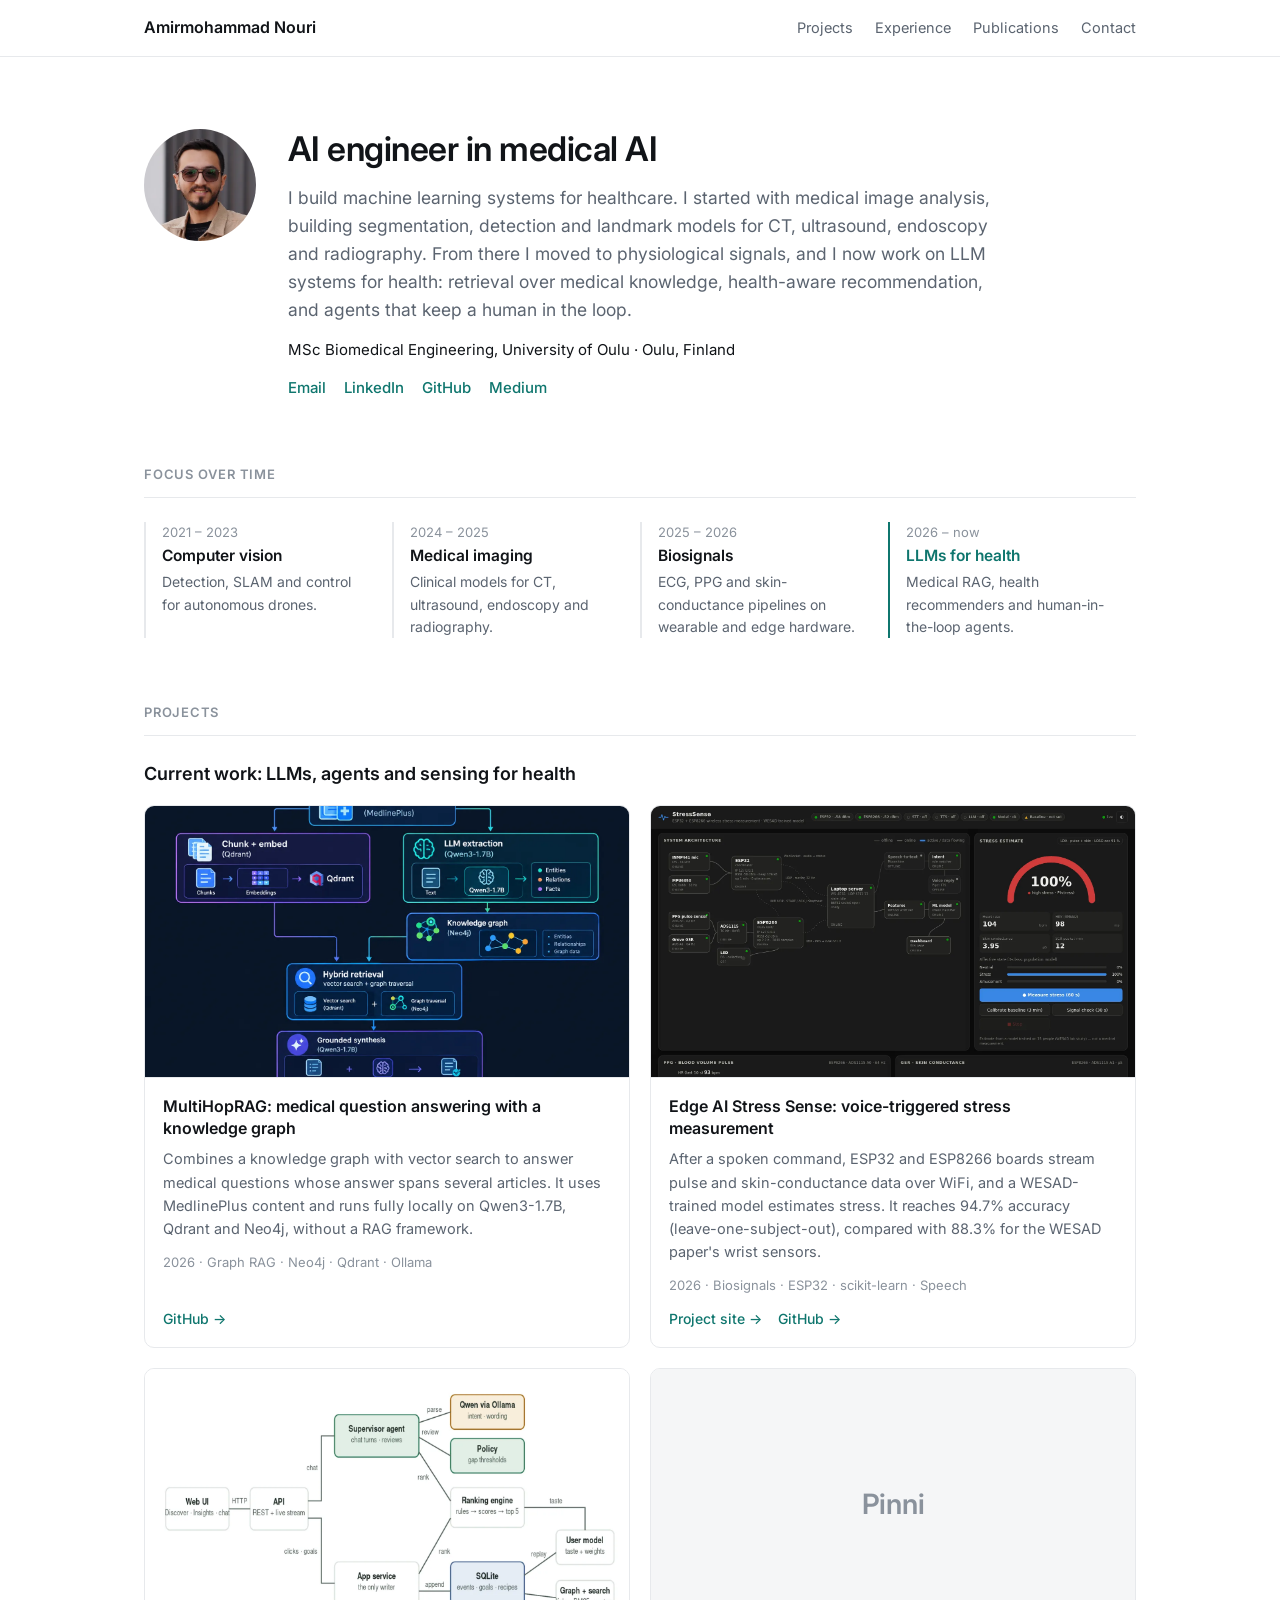
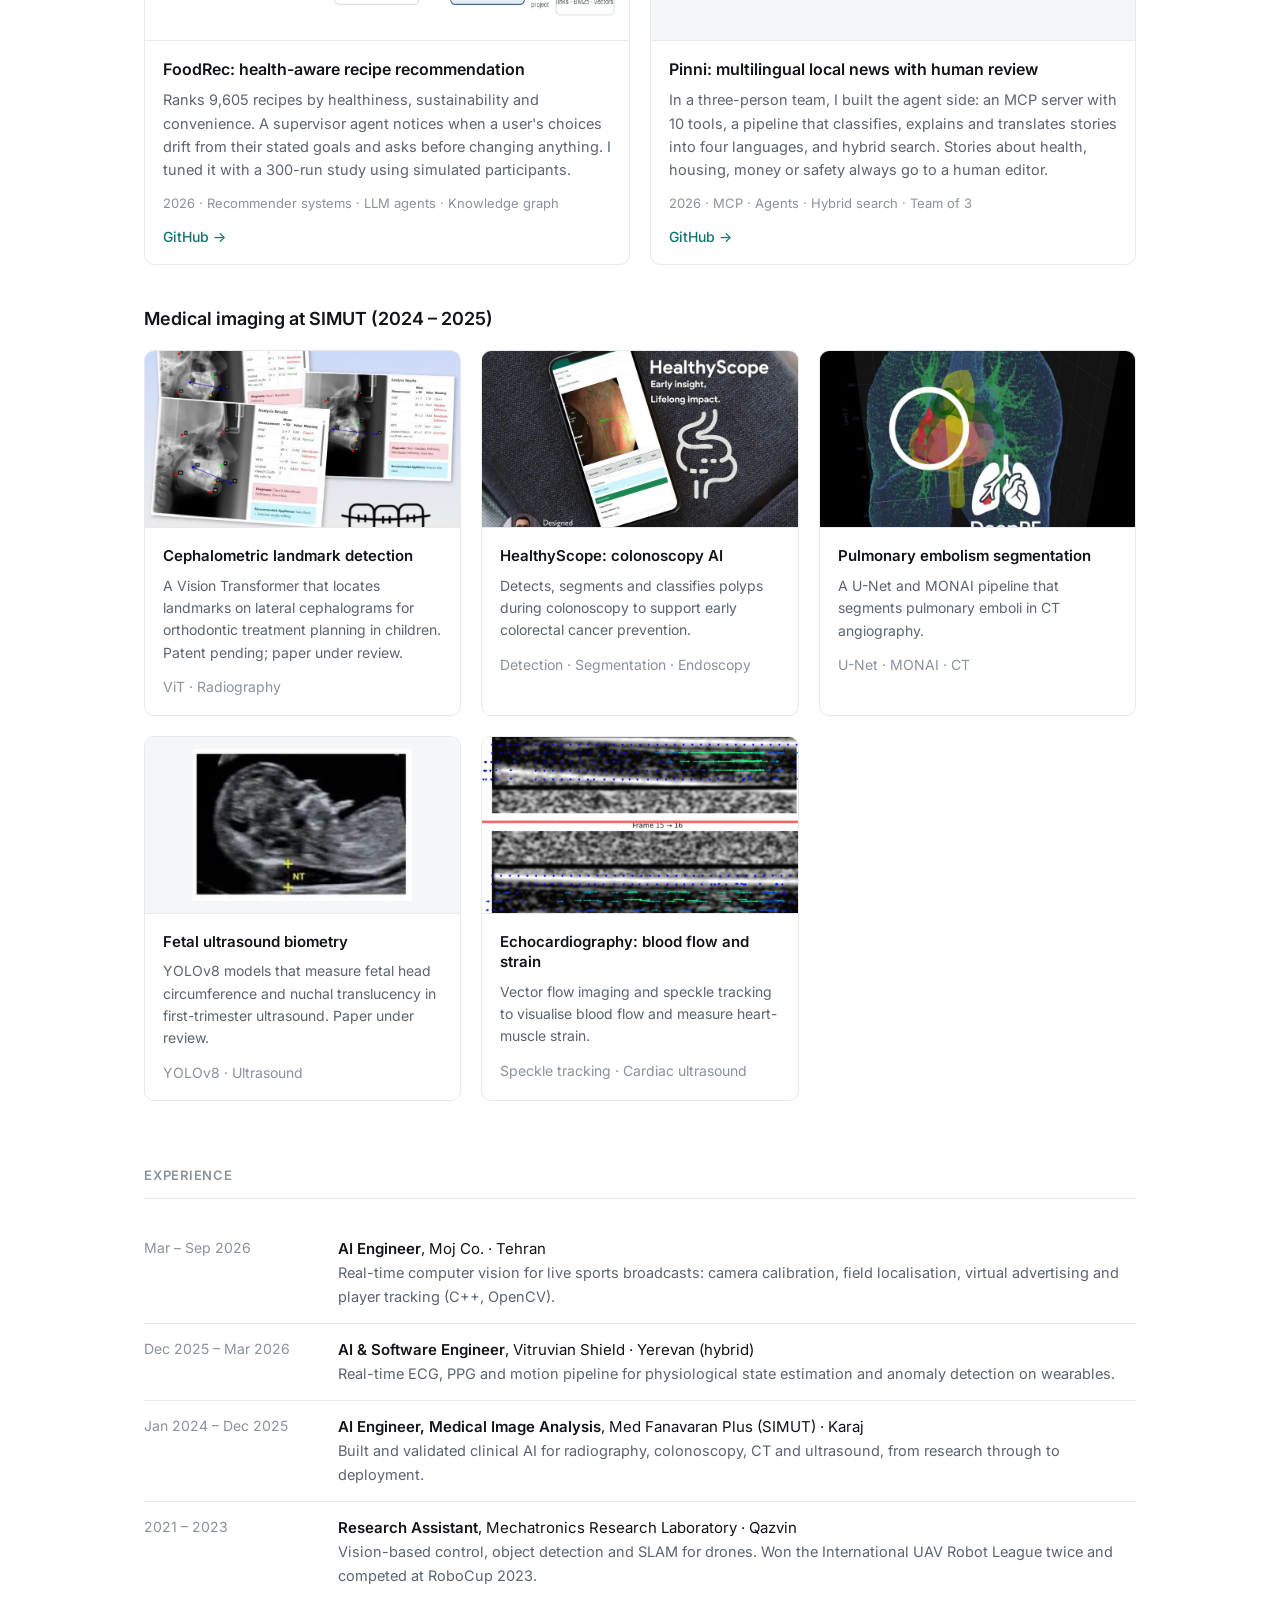
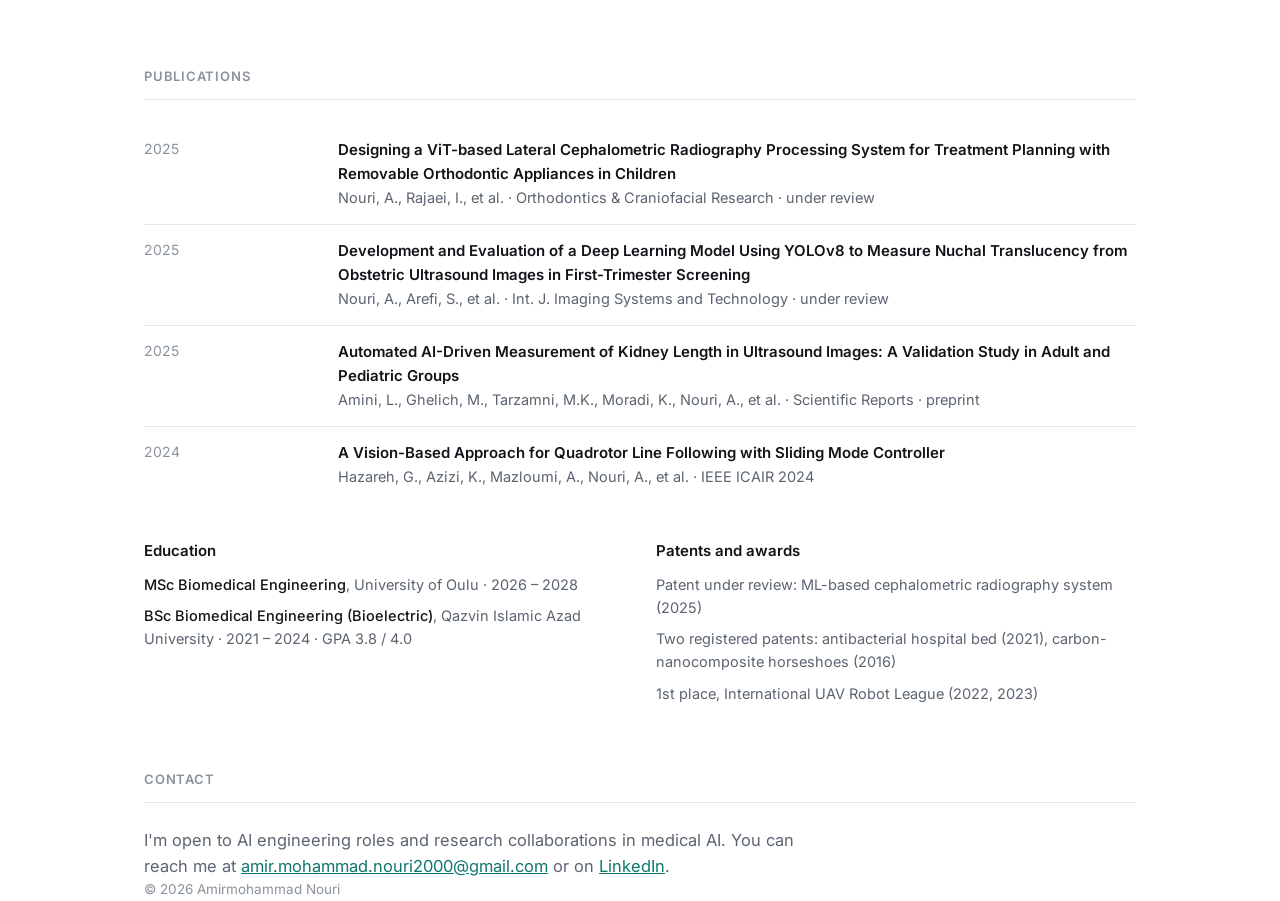
==== commit d1c15b79: "Simplify portfolio and focus on medical AI - Replace interactive hero, skill graph and case-study mo" ====
--- a/index.html
+++ b/index.html
@@ -3,446 +3,249 @@
 <head>
   <meta charset="UTF-8" />
   <meta name="viewport" content="width=device-width, initial-scale=1.0" />
-  <title>Amirmohammad Nouri — AI Engineer</title>
-  <meta name="description" content="AI Engineer building LLM agents, graph-augmented retrieval, recommender systems, medical imaging models and edge AI. MSc Biomedical Engineering, University of Oulu." />
-  <meta name="author" content="Amirmohammad Nouri" />
-  <meta name="theme-color" content="#08090b" />
-  <meta property="og:type" content="website" />
-  <meta property="og:title" content="Amirmohammad Nouri — AI Engineer" />
-  <meta property="og:description" content="LLM agents · Graph RAG · Recommender systems · Medical imaging · Edge AI" />
+  <title>Amirmohammad Nouri · AI Engineer, Medical AI</title>
+  <meta name="description" content="AI engineer in medical AI: medical image analysis, biosignals and LLM systems for health. MSc Biomedical Engineering, University of Oulu." />
+  <meta property="og:title" content="Amirmohammad Nouri · AI Engineer, Medical AI" />
+  <meta property="og:description" content="Medical image analysis, biosignals and LLM systems for health." />
   <meta property="og:url" content="https://amirmohammad-nouri.github.io/" />
   <meta property="og:image" content="https://amirmohammad-nouri.github.io/assets/img/og-avatar.jpg" />
-  <link rel="icon" type="image/svg+xml" href="data:image/svg+xml,<svg xmlns='http://www.w3.org/2000/svg' viewBox='0 0 64 64'><rect width='64' height='64' rx='16' fill='%2308090b'/><circle cx='20' cy='22' r='6' fill='%235eead4'/><circle cx='44' cy='20' r='5' fill='%23eceef1'/><circle cx='32' cy='44' r='7' fill='%23eceef1'/><path d='M20 22 L44 20 L32 44 Z' stroke='%235eead4' stroke-width='2.5' fill='none'/></svg>" />
-
+  <link rel="icon" type="image/svg+xml" href="data:image/svg+xml,<svg xmlns='http://www.w3.org/2000/svg' viewBox='0 0 64 64'><rect width='64' height='64' rx='14' fill='%230f766e'/><text x='32' y='42' font-family='Arial' font-size='26' font-weight='700' fill='white' text-anchor='middle'>AN</text></svg>" />
   <link rel="preconnect" href="https://fonts.googleapis.com" />
   <link rel="preconnect" href="https://fonts.gstatic.com" crossorigin />
-  <link href="https://fonts.googleapis.com/css2?family=Inter:wght@400;500;600;700&family=Inter+Tight:wght@500;600;700&family=JetBrains+Mono:wght@400;500&display=swap" rel="stylesheet" />
+  <link href="https://fonts.googleapis.com/css2?family=Inter:wght@400;500;600&display=swap" rel="stylesheet" />
   <link rel="stylesheet" href="assets/css/style.css" />
-
-  <script>
-    /* apply saved theme before paint to avoid a flash */
-    document.documentElement.classList.add('js');
-    (function () {
-      try {
-        var t = localStorage.getItem('theme');
-        if (!t) t = window.matchMedia('(prefers-color-scheme: light)').matches ? 'light' : 'dark';
-        document.documentElement.setAttribute('data-theme', t);
-      } catch (e) { document.documentElement.setAttribute('data-theme', 'dark'); }
-    })();
-  </script>
-
-  <script type="application/ld+json">
-  {
-    "@context": "https://schema.org",
-    "@type": "Person",
-    "name": "Amirmohammad Nouri",
-    "jobTitle": "AI Engineer",
-    "url": "https://amirmohammad-nouri.github.io/",
-    "email": "mailto:amir.mohammad.nouri2000@gmail.com",
-    "alumniOf": ["University of Oulu", "Qazvin Islamic Azad University"],
-    "sameAs": [
-      "https://www.linkedin.com/in/amir-mohammad-nouri",
-      "https://github.com/AmirMohammad-Nouri",
-      "https://medium.com/@amir.mohammad.nouri2000"
-    ]
-  }
-  </script>
 </head>
 <body>
-<div class="backdrop" aria-hidden="true"></div>
-
-<!-- ============ ICON SPRITE ============ -->
-<svg width="0" height="0" style="position:absolute" aria-hidden="true">
-  <defs>
-    <symbol id="i-github" viewBox="0 0 24 24"><path fill="currentColor" d="M12 .5C5.73.5.75 5.48.75 11.76c0 4.96 3.22 9.17 7.69 10.66.56.1.77-.24.77-.54v-1.9c-3.13.68-3.79-1.51-3.79-1.51-.51-1.3-1.25-1.65-1.25-1.65-1.02-.7.08-.69.08-.69 1.13.08 1.72 1.16 1.72 1.16 1 1.72 2.63 1.22 3.27.93.1-.73.39-1.22.71-1.5-2.5-.28-5.13-1.25-5.13-5.57 0-1.23.44-2.24 1.16-3.03-.12-.28-.5-1.43.11-2.98 0 0 .95-.3 3.1 1.16a10.8 10.8 0 0 1 5.64 0c2.15-1.46 3.1-1.16 3.1-1.16.61 1.55.23 2.7.11 2.98.72.79 1.16 1.8 1.16 3.03 0 4.33-2.64 5.28-5.15 5.56.4.35.76 1.03.76 2.08v3.08c0 .3.2.65.78.54 4.46-1.49 7.68-5.7 7.68-10.66C23.25 5.48 18.27.5 12 .5Z"/></symbol>
-    <symbol id="i-linkedin" viewBox="0 0 24 24"><path fill="currentColor" d="M20.45 20.45h-3.56v-5.57c0-1.33-.02-3.04-1.85-3.04-1.86 0-2.14 1.45-2.14 2.94v5.67H9.35V9h3.41v1.56h.05c.48-.9 1.64-1.85 3.37-1.85 3.6 0 4.27 2.37 4.27 5.46v6.28ZM5.34 7.43a2.06 2.06 0 1 1 0-4.13 2.06 2.06 0 0 1 0 4.13ZM7.12 20.45H3.56V9h3.56v11.45ZM22.22 0H1.77C.8 0 0 .77 0 1.73v20.54C0 23.23.8 24 1.77 24h20.45c.98 0 1.78-.77 1.78-1.73V1.73C24 .77 23.2 0 22.22 0Z"/></symbol>
-    <symbol id="i-medium" viewBox="0 0 24 24"><path fill="currentColor" d="M13.54 12a6.8 6.8 0 0 1-6.77 6.82A6.8 6.8 0 0 1 0 12a6.8 6.8 0 0 1 6.77-6.82A6.8 6.8 0 0 1 13.54 12Zm7.42 0c0 3.54-1.51 6.42-3.38 6.42-1.87 0-3.39-2.88-3.39-6.42s1.52-6.42 3.39-6.42 3.38 2.88 3.38 6.42M24 12c0 3.17-.53 5.75-1.19 5.75-.66 0-1.19-2.58-1.19-5.75s.53-5.75 1.19-5.75C23.47 6.25 24 8.83 24 12Z"/></symbol>
-    <symbol id="i-mail" viewBox="0 0 24 24"><path fill="none" stroke="currentColor" stroke-width="1.8" stroke-linecap="round" stroke-linejoin="round" d="M3 6.5A1.5 1.5 0 0 1 4.5 5h15A1.5 1.5 0 0 1 21 6.5v11a1.5 1.5 0 0 1-1.5 1.5h-15A1.5 1.5 0 0 1 3 17.5v-11Zm0 .5 9 6 9-6"/></symbol>
-    <symbol id="i-arrow" viewBox="0 0 24 24"><path fill="none" stroke="currentColor" stroke-width="2" stroke-linecap="round" stroke-linejoin="round" d="M5 12h14m-6-6 6 6-6 6"/></symbol>
-    <symbol id="i-ext" viewBox="0 0 24 24"><path fill="none" stroke="currentColor" stroke-width="2" stroke-linecap="round" stroke-linejoin="round" d="M7 17 17 7M8 7h9v9"/></symbol>
-    <symbol id="i-sun" viewBox="0 0 24 24"><g fill="none" stroke="currentColor" stroke-width="1.8" stroke-linecap="round"><circle cx="12" cy="12" r="4"/><path d="M12 2v2m0 16v2M4.9 4.9l1.4 1.4m11.4 11.4 1.4 1.4M2 12h2m16 0h2M4.9 19.1l1.4-1.4M17.7 6.3l1.4-1.4"/></g></symbol>
-    <symbol id="i-moon" viewBox="0 0 24 24"><path fill="none" stroke="currentColor" stroke-width="1.8" stroke-linejoin="round" d="M20 14.5A8 8 0 0 1 9.5 4a8 8 0 1 0 10.5 10.5Z"/></symbol>
-    <symbol id="i-menu" viewBox="0 0 24 24"><path fill="none" stroke="currentColor" stroke-width="1.8" stroke-linecap="round" d="M4 7h16M4 12h16M4 17h16"/></symbol>
-    <symbol id="i-close" viewBox="0 0 24 24"><path fill="none" stroke="currentColor" stroke-width="1.8" stroke-linecap="round" d="M6 6l12 12M18 6 6 18"/></symbol>
-    <symbol id="i-copy" viewBox="0 0 24 24"><g fill="none" stroke="currentColor" stroke-width="1.8" stroke-linejoin="round"><rect x="9" y="9" width="11" height="11" rx="2"/><path d="M5 15V6a2 2 0 0 1 2-2h8"/></g></symbol>
-  </defs>
-</svg>
-
-<!-- ============ NAV ============ -->
-<header class="nav" id="nav">
-  <div class="container">
-    <a href="#top" class="brand" aria-label="Back to top">
-      <span class="brand-mark">AN</span>
-      <span class="brand-name">Amirmohammad Nouri</span>
-    </a>
-    <ul class="nav-links" id="navLinks">
-      <li><a href="#work">Work</a></li>
-      <li><a href="#expertise">Expertise</a></li>
-      <li><a href="#experience">Experience</a></li>
-      <li><a href="#research">Research</a></li>
-      <li><a href="#contact">Contact</a></li>
-    </ul>
-    <div class="nav-actions">
-      <a class="icon-btn" href="https://github.com/AmirMohammad-Nouri" target="_blank" rel="noopener" aria-label="GitHub"><svg><use href="#i-github"/></svg></a>
-      <button class="icon-btn" id="themeBtn" aria-label="Toggle colour theme"><svg><use href="#i-sun"/></svg></button>
-      <button class="icon-btn menu-btn" id="menuBtn" aria-label="Open menu" aria-expanded="false"><svg><use href="#i-menu"/></svg></button>
-    </div>
+
+<header class="site-header">
+  <div class="wrap header-inner">
+    <a href="#top" class="name">Amirmohammad Nouri</a>
+    <nav>
+      <a href="#projects">Projects</a>
+      <a href="#experience">Experience</a>
+      <a href="#publications">Publications</a>
+      <a href="#contact">Contact</a>
+    </nav>
   </div>
 </header>
 
 <main id="top">
 
-  <!-- ============ HERO ============ -->
-  <section class="hero" aria-label="Introduction">
-    <div class="container">
-      <div class="hero-grid">
-        <div>
-          <div class="hero-meta rise" style="--d:0">
-            <img class="hero-avatar" src="assets/img/avatar.webp" alt="Portrait of Amirmohammad Nouri" width="52" height="52" />
-            <div class="hero-meta-text">
-              <strong>Amirmohammad Nouri</strong>
-              <span>AI Engineer · Oulu, Finland</span>
-            </div>
-            <span class="chip chip-accent"><span class="dot"></span> Open to AI engineering roles</span>
-          </div>
-
-          <h1 class="rise" style="--d:1">I build AI systems that <span class="grad">reason, retrieve and run</span> in the real world.</h1>
-
-          <p class="hero-lede rise" style="--d:2">
-            AI engineer with 4+ years shipping models from research to production. I design
-            <b>LLM agents</b>, <b>graph-augmented retrieval</b> and <b>recommender systems</b>,
-            and I have deep roots in <b>medical imaging</b> and <b>edge AI</b>.
-            Right now I'm working on <span class="rotator" id="rotator" aria-live="polite">agentic recommenders</span>
-          </p>
-
-          <div class="hero-ctas rise" style="--d:3">
-            <a href="#work" class="btn btn-primary">See selected work <svg><use href="#i-arrow"/></svg></a>
-            <a href="#contact" class="btn btn-ghost">Get in touch</a>
-          </div>
-
-          <div class="hero-socials rise" style="--d:4">
-            <span class="label mono">Find me</span>
-            <a class="icon-btn" href="https://www.linkedin.com/in/amir-mohammad-nouri" target="_blank" rel="noopener" aria-label="LinkedIn"><svg><use href="#i-linkedin"/></svg></a>
-            <a class="icon-btn" href="https://github.com/AmirMohammad-Nouri" target="_blank" rel="noopener" aria-label="GitHub"><svg><use href="#i-github"/></svg></a>
-            <a class="icon-btn" href="https://medium.com/@amir.mohammad.nouri2000" target="_blank" rel="noopener" aria-label="Medium"><svg><use href="#i-medium"/></svg></a>
-            <a class="icon-btn" href="mailto:amir.mohammad.nouri2000@gmail.com" aria-label="Email"><svg><use href="#i-mail"/></svg></a>
-          </div>
-        </div>
-
-        <div class="graph-panel rise" style="--d:2" aria-label="Interactive map of skills and projects">
-          <div class="graph-head">
-            <span class="lights"><i></i><i></i><i></i></span>
-            <span>skill_graph.live</span>
-            <span id="graphStat">12 nodes</span>
-          </div>
-          <canvas id="skillGraph"></canvas>
-          <div class="graph-foot" id="graphFoot">
-            <div class="gf-title">Hover a node to inspect it</div>
-            <div class="gf-hint">Click a node to jump to related projects ↓</div>
-          </div>
-        </div>
+  <section class="intro wrap">
+    <img class="portrait" src="assets/img/avatar.webp" alt="Amirmohammad Nouri" width="112" height="112" />
+    <div>
+      <h1>AI engineer in medical AI</h1>
+      <p class="lead">
+        I build machine learning systems for healthcare. I started with medical image analysis,
+        building segmentation, detection and landmark models for CT, ultrasound, endoscopy and radiography.
+        From there I moved to physiological signals, and I now work on LLM systems for health:
+        retrieval over medical knowledge, health-aware recommendation, and agents that keep a human in the loop.
+      </p>
+      <p class="meta">MSc Biomedical Engineering, University of Oulu · Oulu, Finland</p>
+      <p class="links">
+        <a href="mailto:amir.mohammad.nouri2000@gmail.com">Email</a>
+        <a href="https://www.linkedin.com/in/amir-mohammad-nouri" target="_blank" rel="noopener">LinkedIn</a>
+        <a href="https://github.com/AmirMohammad-Nouri" target="_blank" rel="noopener">GitHub</a>
+        <a href="https://medium.com/@amir.mohammad.nouri2000" target="_blank" rel="noopener">Medium</a>
+      </p>
+    </div>
+  </section>
+
+  <section class="wrap">
+    <h2 class="label">Focus over time</h2>
+    <ol class="path">
+      <li>
+        <span class="when">2021 – 2023</span>
+        <strong>Computer vision</strong>
+        <span>Detection, SLAM and control for autonomous drones.</span>
+      </li>
+      <li>
+        <span class="when">2024 – 2025</span>
+        <strong>Medical imaging</strong>
+        <span>Clinical models for CT, ultrasound, endoscopy and radiography.</span>
+      </li>
+      <li>
+        <span class="when">2025 – 2026</span>
+        <strong>Biosignals</strong>
+        <span>ECG, PPG and skin-conductance pipelines on wearable and edge hardware.</span>
+      </li>
+      <li class="now">
+        <span class="when">2026 – now</span>
+        <strong>LLMs for health</strong>
+        <span>Medical RAG, health recommenders and human-in-the-loop agents.</span>
+      </li>
+    </ol>
+  </section>
+
+  <section id="projects" class="wrap">
+    <h2 class="label">Projects</h2>
+
+    <h3 class="group">Current work: LLMs, agents and sensing for health</h3>
+    <div class="grid grid-2">
+
+      <article class="card">
+        <a class="thumb" href="https://github.com/AmirMohammad-Nouri/MultiHopRAG" target="_blank" rel="noopener"><img src="assets/img/rag-architecture.webp" alt="MultiHopRAG architecture diagram" loading="lazy" /></a>
+        <div class="card-body">
+          <h4><a href="https://github.com/AmirMohammad-Nouri/MultiHopRAG" target="_blank" rel="noopener">MultiHopRAG: medical question answering with a knowledge graph</a></h4>
+          <p>Combines a knowledge graph with vector search to answer medical questions whose answer spans several articles. It uses MedlinePlus content and runs fully locally on Qwen3-1.7B, Qdrant and Neo4j, without a RAG framework.</p>
+          <p class="facts">2026 · Graph RAG · Neo4j · Qdrant · Ollama</p>
+          <p class="card-links"><a href="https://github.com/AmirMohammad-Nouri/MultiHopRAG" target="_blank" rel="noopener">GitHub →</a></p>
+        </div>
+      </article>
+
+      <article class="card">
+        <a class="thumb" href="https://amirmohammad-nouri.github.io/edge-ai-stress-sense/" target="_blank" rel="noopener"><img src="assets/img/stress-dashboard.webp" alt="Edge AI Stress Sense live dashboard" loading="lazy" style="object-position: top left" /></a>
+        <div class="card-body">
+          <h4><a href="https://amirmohammad-nouri.github.io/edge-ai-stress-sense/" target="_blank" rel="noopener">Edge AI Stress Sense: voice-triggered stress measurement</a></h4>
+          <p>After a spoken command, ESP32 and ESP8266 boards stream pulse and skin-conductance data over WiFi, and a WESAD-trained model estimates stress. It reaches 94.7% accuracy (leave-one-subject-out), compared with 88.3% for the WESAD paper's wrist sensors.</p>
+          <p class="facts">2026 · Biosignals · ESP32 · scikit-learn · Speech</p>
+          <p class="card-links"><a href="https://amirmohammad-nouri.github.io/edge-ai-stress-sense/" target="_blank" rel="noopener">Project site →</a><a href="https://github.com/AmirMohammad-Nouri/edge-ai-stress-sense" target="_blank" rel="noopener">GitHub →</a></p>
+        </div>
+      </article>
+
+      <article class="card">
+        <a class="thumb light" href="https://github.com/AmirMohammad-Nouri/agentic_recom_sys" target="_blank" rel="noopener"><img src="assets/img/foodrec.webp" alt="FoodRec system diagram" loading="lazy" /></a>
+        <div class="card-body">
+          <h4><a href="https://github.com/AmirMohammad-Nouri/agentic_recom_sys" target="_blank" rel="noopener">FoodRec: health-aware recipe recommendation</a></h4>
+          <p>Ranks 9,605 recipes by healthiness, sustainability and convenience. A supervisor agent notices when a user's choices drift from their stated goals and asks before changing anything. I tuned it with a 300-run study using simulated participants.</p>
+          <p class="facts">2026 · Recommender systems · LLM agents · Knowledge graph</p>
+          <p class="card-links"><a href="https://github.com/AmirMohammad-Nouri/agentic_recom_sys" target="_blank" rel="noopener">GitHub →</a></p>
+        </div>
+      </article>
+
+      <article class="card">
+        <a class="thumb text" href="https://github.com/The-Arctic-byte/Pinni" target="_blank" rel="noopener"><span>Pinni</span></a>
+        <div class="card-body">
+          <h4><a href="https://github.com/The-Arctic-byte/Pinni" target="_blank" rel="noopener">Pinni: multilingual local news with human review</a></h4>
+          <p>In a three-person team, I built the agent side: an MCP server with 10 tools, a pipeline that classifies, explains and translates stories into four languages, and hybrid search. Stories about health, housing, money or safety always go to a human editor.</p>
+          <p class="facts">2026 · MCP · Agents · Hybrid search · Team of 3</p>
+          <p class="card-links"><a href="https://github.com/The-Arctic-byte/Pinni" target="_blank" rel="noopener">GitHub →</a></p>
+        </div>
+      </article>
+    </div>
+
+    <h3 class="group">Medical imaging at SIMUT (2024 – 2025)</h3>
+    <div class="grid grid-3">
+
+      <article class="card">
+        <a class="thumb" href="https://www.linkedin.com/posts/amir-mohammad-nouri_artificialintelligence-ai-computervision-activity-7368253060206202884-AHf6" target="_blank" rel="noopener"><img src="assets/img/ceph.webp" alt="Cephalometric landmark detection" loading="lazy" /></a>
+        <div class="card-body">
+          <h4><a href="https://www.linkedin.com/posts/amir-mohammad-nouri_artificialintelligence-ai-computervision-activity-7368253060206202884-AHf6" target="_blank" rel="noopener">Cephalometric landmark detection</a></h4>
+          <p>A Vision Transformer that locates landmarks on lateral cephalograms for orthodontic treatment planning in children. Patent pending; paper under review.</p>
+          <p class="facts">ViT · Radiography</p>
+        </div>
+      </article>
+
+      <article class="card">
+        <a class="thumb" href="https://www.linkedin.com/posts/amir-mohammad-nouri_ai-healthcare-medicalimaging-activity-7372578269193211904-CAMK" target="_blank" rel="noopener"><img src="assets/img/healthyscope.webp" alt="HealthyScope colonoscopy AI" loading="lazy" /></a>
+        <div class="card-body">
+          <h4><a href="https://www.linkedin.com/posts/amir-mohammad-nouri_ai-healthcare-medicalimaging-activity-7372578269193211904-CAMK" target="_blank" rel="noopener">HealthyScope: colonoscopy AI</a></h4>
+          <p>Detects, segments and classifies polyps during colonoscopy to support early colorectal cancer prevention.</p>
+          <p class="facts">Detection · Segmentation · Endoscopy</p>
+        </div>
+      </article>
+
+      <article class="card">
+        <a class="thumb" href="https://www.linkedin.com/posts/amir-mohammad-nouri_deeppe-medicalimaging-pulmonaryembolism-ugcPost-7396423721638461440-N0zh/" target="_blank" rel="noopener"><img src="assets/img/pe.webp" alt="Pulmonary embolism segmentation" loading="lazy" /></a>
+        <div class="card-body">
+          <h4><a href="https://www.linkedin.com/posts/amir-mohammad-nouri_deeppe-medicalimaging-pulmonaryembolism-ugcPost-7396423721638461440-N0zh/" target="_blank" rel="noopener">Pulmonary embolism segmentation</a></h4>
+          <p>A U-Net and MONAI pipeline that segments pulmonary emboli in CT angiography.</p>
+          <p class="facts">U-Net · MONAI · CT</p>
+        </div>
+      </article>
+
+      <article class="card">
+        <a class="thumb contain" href="https://www.linkedin.com/posts/mostafa-ghelich-oghli_simuts-ai-powered-solution-the-future-ugcPost-7231615047481851904-KeFV" target="_blank" rel="noopener"><img src="assets/img/fetal.webp" alt="Fetal ultrasound biometry" loading="lazy" /></a>
+        <div class="card-body">
+          <h4><a href="https://www.linkedin.com/posts/mostafa-ghelich-oghli_simuts-ai-powered-solution-the-future-ugcPost-7231615047481851904-KeFV" target="_blank" rel="noopener">Fetal ultrasound biometry</a></h4>
+          <p>YOLOv8 models that measure fetal head circumference and nuchal translucency in first-trimester ultrasound. Paper under review.</p>
+          <p class="facts">YOLOv8 · Ultrasound</p>
+        </div>
+      </article>
+
+      <article class="card">
+        <a class="thumb" href="https://www.linkedin.com/posts/amir-mohammad-nouri_artificialintelligence-medicalimaging-vectorflow-activity-7322564285799317504-BaWG" target="_blank" rel="noopener"><img src="assets/img/echo.webp" alt="Echocardiography vector flow imaging" loading="lazy" /></a>
+        <div class="card-body">
+          <h4><a href="https://www.linkedin.com/posts/amir-mohammad-nouri_artificialintelligence-medicalimaging-vectorflow-activity-7322564285799317504-BaWG" target="_blank" rel="noopener">Echocardiography: blood flow and strain</a></h4>
+          <p>Vector flow imaging and speckle tracking to visualise blood flow and measure heart-muscle strain.</p>
+          <p class="facts">Speckle tracking · Cardiac ultrasound</p>
+        </div>
+      </article>
+
+    </div>
+  </section>
+
+  <section id="experience" class="wrap">
+    <h2 class="label">Experience</h2>
+    <ul class="rows">
+      <li>
+        <span class="when">Mar – Sep 2026</span>
+        <div><strong>AI Engineer</strong>, Moj Co. · Tehran<br><span>Real-time computer vision for live sports broadcasts: camera calibration, field localisation, virtual advertising and player tracking (C++, OpenCV).</span></div>
+      </li>
+      <li>
+        <span class="when">Dec 2025 – Mar 2026</span>
+        <div><strong>AI &amp; Software Engineer</strong>, Vitruvian Shield · Yerevan (hybrid)<br><span>Real-time ECG, PPG and motion pipeline for physiological state estimation and anomaly detection on wearables.</span></div>
+      </li>
+      <li>
+        <span class="when">Jan 2024 – Dec 2025</span>
+        <div><strong>AI Engineer, Medical Image Analysis</strong>, Med Fanavaran Plus (SIMUT) · Karaj<br><span>Built and validated clinical AI for radiography, colonoscopy, CT and ultrasound, from research through to deployment.</span></div>
+      </li>
+      <li>
+        <span class="when">2021 – 2023</span>
+        <div><strong>Research Assistant</strong>, Mechatronics Research Laboratory · Qazvin<br><span>Vision-based control, object detection and SLAM for drones. Won the International UAV Robot League twice and competed at RoboCup 2023.</span></div>
+      </li>
+    </ul>
+  </section>
+
+  <section id="publications" class="wrap">
+    <h2 class="label">Publications</h2>
+    <ul class="rows">
+      <li>
+        <span class="when">2025</span>
+        <div><strong>Designing a ViT-based Lateral Cephalometric Radiography Processing System for Treatment Planning with Removable Orthodontic Appliances in Children</strong><br><span>Nouri, A., Rajaei, I., et al. · Orthodontics &amp; Craniofacial Research · under review</span></div>
+      </li>
+      <li>
+        <span class="when">2025</span>
+        <div><strong>Development and Evaluation of a Deep Learning Model Using YOLOv8 to Measure Nuchal Translucency from Obstetric Ultrasound Images in First-Trimester Screening</strong><br><span>Nouri, A., Arefi, S., et al. · Int. J. Imaging Systems and Technology · under review</span></div>
+      </li>
+      <li>
+        <span class="when">2025</span>
+        <div><a href="https://www.researchgate.net/publication/393666495_Automated_AI-Driven_Measurement_of_Kidney_Length_in_Ultrasound_Images_A_Validation_Study_in_Adult_and_Pediatric_Groups" target="_blank" rel="noopener"><strong>Automated AI-Driven Measurement of Kidney Length in Ultrasound Images: A Validation Study in Adult and Pediatric Groups</strong></a><br><span>Amini, L., Ghelich, M., Tarzamni, M.K., Moradi, K., Nouri, A., et al. · Scientific Reports · preprint</span></div>
+      </li>
+      <li>
+        <span class="when">2024</span>
+        <div><a href="https://ieeexplore.ieee.org/document/10496632" target="_blank" rel="noopener"><strong>A Vision-Based Approach for Quadrotor Line Following with Sliding Mode Controller</strong></a><br><span>Hazareh, G., Azizi, K., Mazloumi, A., Nouri, A., et al. · IEEE ICAIR 2024</span></div>
+      </li>
+    </ul>
+
+    <div class="cols">
+      <div>
+        <h3 class="sub">Education</h3>
+        <ul class="plain">
+          <li><strong>MSc Biomedical Engineering</strong>, University of Oulu · 2026 – 2028</li>
+          <li><strong>BSc Biomedical Engineering (Bioelectric)</strong>, Qazvin Islamic Azad University · 2021 – 2024 · GPA 3.8 / 4.0</li>
+        </ul>
       </div>
-
-      <div class="metrics reveal" style="margin-top:72px">
-        <div class="metric"><div class="metric-num" data-count="4">0<small>+</small></div><div class="metric-label">Years building production AI</div></div>
-        <div class="metric"><div class="metric-num" data-count="4">0</div><div class="metric-label">Research papers (journal + IEEE)</div></div>
-        <div class="metric"><div class="metric-num" data-count="3">0</div><div class="metric-label">Patents (2 registered, 1 AI system pending)</div></div>
-        <div class="metric"><div class="metric-num" data-count="94.7" data-dec="1">0<small>%</small></div><div class="metric-label">Stress detection, leave-one-subject-out</div></div>
+      <div>
+        <h3 class="sub">Patents and awards</h3>
+        <ul class="plain">
+          <li>Patent under review: ML-based cephalometric radiography system (2025)</li>
+          <li>Two registered patents: antibacterial hospital bed (2021), carbon-nanocomposite horseshoes (2016)</li>
+          <li>1st place, International UAV Robot League (2022, 2023)</li>
+        </ul>
       </div>
-
-      <div class="marquee" aria-hidden="true">
-        <div class="marquee-track" id="marquee"></div>
-      </div>
-    </div>
-  </section>
-
-  <!-- ============ WORK ============ -->
-  <section id="work">
-    <div class="container">
-      <div class="section-head">
-        <div>
-          <p class="eyebrow">Selected work</p>
-          <h2 class="section-title">From agentic systems to clinical imaging.</h2>
-        </div>
-        <div class="filters" role="tablist" id="filters"></div>
-      </div>
-      <div class="projects-grid" id="projectsGrid"></div>
-    </div>
-  </section>
-
-  <!-- ============ EXPERTISE ============ -->
-  <section id="expertise">
-    <div class="container">
-      <div class="section-head">
-        <div>
-          <p class="eyebrow">Expertise</p>
-          <h2 class="section-title">Four areas I go deep in.</h2>
-        </div>
-        <p class="section-sub">I care about the whole system: data, model, evaluation, and the person at the other end. Every project ships with its own tests and an honest list of limitations.</p>
-      </div>
-      <div class="pillars">
-        <article class="pillar reveal">
-          <div class="pillar-icon"><svg viewBox="0 0 24 24" fill="none" stroke="currentColor" stroke-width="1.8" stroke-linecap="round" stroke-linejoin="round"><path d="M12 3v3m0 12v3M5.6 5.6l2.1 2.1m8.6 8.6 2.1 2.1M3 12h3m12 0h3M5.6 18.4l2.1-2.1m8.6-8.6 2.1-2.1"/><circle cx="12" cy="12" r="3"/></svg></div>
-          <h3>LLM agents &amp; tool use</h3>
-          <p>Bounded supervisor agents, MCP tool servers and human-in-the-loop review. Small local models with schema-validated output, plus guards that reject claims the evidence can't support.</p>
-          <div class="tools"><span>MCP</span><span>LangGraph</span><span>Ollama</span><span>LLM APIs</span></div>
-        </article>
-        <article class="pillar reveal">
-          <div class="pillar-icon"><svg viewBox="0 0 24 24" fill="none" stroke="currentColor" stroke-width="1.8" stroke-linecap="round" stroke-linejoin="round"><circle cx="6" cy="6" r="2.5"/><circle cx="18" cy="7" r="2.5"/><circle cx="12" cy="18" r="2.5"/><path d="M8.3 7 15.6 7M7.2 8.2l3.7 7.6m5.9-6.6-3.6 6.7"/></svg></div>
-          <h3>Retrieval &amp; knowledge graphs</h3>
-          <p>Hybrid retrieval that combines dense vectors, BM25 and graph traversal (RRF fusion, multi-hop expansion, entity resolution), evaluated with ablations so each piece has to earn its place.</p>
-          <div class="tools"><span>Neo4j</span><span>Qdrant</span><span>BM25 + RRF</span><span>Embeddings</span></div>
-        </article>
-        <article class="pillar reveal">
-          <div class="pillar-icon"><svg viewBox="0 0 24 24" fill="none" stroke="currentColor" stroke-width="1.8" stroke-linecap="round" stroke-linejoin="round"><rect x="3" y="3" width="18" height="18" rx="3"/><path d="M3 9h18M9 21V9"/><circle cx="15" cy="15" r="2"/></svg></div>
-          <h3>Medical imaging &amp; vision</h3>
-          <p>Segmentation, detection and landmark models for CT, ultrasound, endoscopy and radiography, built to clinical standards with work under peer review and a patent pending.</p>
-          <div class="tools"><span>PyTorch</span><span>MONAI</span><span>ViT</span><span>YOLOv8</span><span>OpenCV</span></div>
-        </article>
-        <article class="pillar reveal">
-          <div class="pillar-icon"><svg viewBox="0 0 24 24" fill="none" stroke="currentColor" stroke-width="1.8" stroke-linecap="round" stroke-linejoin="round"><rect x="6" y="6" width="12" height="12" rx="2"/><path d="M9 2v4m6-4v4M9 18v4m6-4v4M2 9h4m-4 6h4m12-6h4m-4 6h4"/></svg></div>
-          <h3>Edge AI &amp; biosignals</h3>
-          <p>End-to-end sensing systems: ESP32 firmware, wireless protocols, ECG/PPG/EDA feature pipelines and on-device voice, with subject-independent evaluation.</p>
-          <div class="tools"><span>ESP32</span><span>C++</span><span>scikit-learn</span><span>WebSocket/UDP</span></div>
-        </article>
-      </div>
-    </div>
-  </section>
-
-  <!-- ============ EXPERIENCE ============ -->
-  <section id="experience">
-    <div class="container">
-      <div class="section-head">
-        <div>
-          <p class="eyebrow">Experience</p>
-          <h2 class="section-title">Where I've shipped.</h2>
-        </div>
-      </div>
-      <div class="timeline">
-
-        <article class="job reveal">
-          <div>
-            <div class="job-when"><span class="now">●</span> 2026 — Present</div>
-            <div class="job-org"><img src="assets/img/logo-oulu.webp" alt="" /><div><b>University of Oulu</b>Oulu, Finland</div></div>
-          </div>
-          <div>
-            <h3>MSc Biomedical Engineering — Applied AI Projects</h3>
-            <p>Graduate projects on transparent, agent-supervised AI systems, alongside my studies.</p>
-            <ul>
-              <li><b>FoodRec:</b> a controllable multi-criteria recommender with a supervisor agent, a knowledge graph and a 300-run LLM-simulated user study.</li>
-              <li><b>Pinni:</b> built the agent track of a three-person team: an MCP server with 10 tools, a bounded supervisor pipeline, hybrid search and a recommender.</li>
-              <li><b>MultiHopRAG</b> and <b>Edge AI Stress Sense:</b> graph-augmented RAG and a wireless stress-sensing system.</li>
-            </ul>
-            <div class="tools"><span class="chip mono">LLM agents</span><span class="chip mono">MCP</span><span class="chip mono">Knowledge graphs</span><span class="chip mono">FastAPI</span></div>
-          </div>
-        </article>
-
-        <article class="job reveal">
-          <div>
-            <div class="job-when">Mar 2026 — Sep 2026</div>
-            <div class="job-org"><img src="assets/img/logo-moj.webp" alt="" /><div><b>Moj Co.</b>Tehran · On-site</div></div>
-          </div>
-          <div>
-            <h3>AI Engineer — Camera Systems &amp; Sports Media</h3>
-            <p>Real-time computer vision for live sports broadcasting.</p>
-            <ul>
-              <li><b>Broadcast vision system:</b> camera geometry estimation, perspective transforms and field localisation on high-resolution live feeds.</li>
-              <li><b>Stadium calibration &amp; virtual ads:</b> AI-driven calibration, virtual advertisement insertion and player tracking in C++ / OpenCV.</li>
-            </ul>
-            <div class="tools"><span class="chip mono">C++</span><span class="chip mono">OpenCV</span><span class="chip mono">Camera calibration</span><span class="chip mono">Real-time</span></div>
-          </div>
-        </article>
-
-        <article class="job reveal">
-          <div>
-            <div class="job-when">Dec 2025 — Mar 2026</div>
-            <div class="job-org"><img src="assets/img/logo-vit.webp" alt="" /><div><b>Vitruvian Shield</b>Yerevan · Hybrid</div></div>
-          </div>
-          <div>
-            <h3>AI &amp; Software Engineer — Biosignal Analysis</h3>
-            <p>Real-time AI for wearable health devices.</p>
-            <ul>
-              <li><b>Wearable biosignal pipeline:</b> ECG, PPG and motion processing for physiological state estimation and anomaly detection on device.</li>
-            </ul>
-            <div class="tools"><span class="chip mono">ECG / PPG</span><span class="chip mono">Signal processing</span><span class="chip mono">PyTorch</span></div>
-          </div>
-        </article>
-
-        <article class="job reveal">
-          <div>
-            <div class="job-when">Jan 2024 — Dec 2025</div>
-            <div class="job-org"><img src="assets/img/logo-simut.webp" alt="" /><div><b>Med Fanavaran Plus (SIMUT)</b>Karaj · Full-time</div></div>
-          </div>
-          <div>
-            <h3>AI Engineer — Medical Image Analysis</h3>
-            <p>Built and validated clinical AI across four imaging modalities, from research to deployment.</p>
-            <ul>
-              <li><b>Cephalometric radiography:</b> ViT landmark detection for orthodontic planning in children. Patent pending, paper under review.</li>
-              <li><b>HealthyScope:</b> polyp detection, segmentation and classification for colonoscopy.</li>
-              <li><b>Fetal ultrasound:</b> YOLOv8 head-circumference and nuchal-translucency measurement.</li>
-              <li><b>Pulmonary embolism:</b> U-Net + MONAI segmentation in CT angiography.</li>
-            </ul>
-            <div class="tools"><span class="chip mono">MONAI</span><span class="chip mono">ViT</span><span class="chip mono">YOLOv8</span><span class="chip mono">DICOM</span></div>
-          </div>
-        </article>
-
-        <article class="job reveal">
-          <div>
-            <div class="job-when">2021 — 2023</div>
-            <div class="job-org"><img src="assets/img/logo-mrl.webp" alt="" /><div><b>Mechatronics Research Lab</b>Qazvin</div></div>
-          </div>
-          <div>
-            <h3>Research Assistant — Computer Vision for UAVs</h3>
-            <p>Perception and control for autonomous drones; two-time international league champion.</p>
-            <ul>
-              <li><b>Vision-based line following</b> with a sliding-mode controller, published at IEEE ICAIR.</li>
-              <li><b>Object detection, SLAM and path planning</b> for GPS-denied flight; RoboCup 2023 team (Tianjin).</li>
-            </ul>
-            <div class="tools"><span class="chip mono">ROS</span><span class="chip mono">SLAM</span><span class="chip mono">Object detection</span><span class="chip mono">Control</span></div>
-          </div>
-        </article>
-
-      </div>
-    </div>
-  </section>
-
-  <!-- ============ RESEARCH ============ -->
-  <section id="research">
-    <div class="container">
-      <div class="section-head">
-        <div>
-          <p class="eyebrow">Research &amp; recognition</p>
-          <h2 class="section-title">Publications, patents and education.</h2>
-        </div>
-      </div>
-
-      <div class="pubs">
-        <article class="pub reveal">
-          <div class="pub-year">2025</div>
-          <div>
-            <h4>Designing a ViT-based Lateral Cephalometric Radiography Processing System for Treatment Planning with Removable Orthodontic Appliances in Children</h4>
-            <p><b>Nouri, A.</b>, Rajaei, I., et al. — <em>Orthodontics &amp; Craniofacial Research</em></p>
-          </div>
-          <span class="status wait">Under review</span>
-        </article>
-        <article class="pub reveal">
-          <div class="pub-year">2025</div>
-          <div>
-            <h4>Development and Evaluation of a Deep Learning Model Using YOLOv8 to Measure Nuchal Translucency from Obstetric Ultrasound Images in First-Trimester Screening</h4>
-            <p><b>Nouri, A.</b>, Arefi, S., et al. — <em>Int. J. Imaging Systems and Technology</em></p>
-          </div>
-          <span class="status wait">Under review</span>
-        </article>
-        <a class="pub reveal" href="https://www.researchgate.net/publication/393666495_Automated_AI-Driven_Measurement_of_Kidney_Length_in_Ultrasound_Images_A_Validation_Study_in_Adult_and_Pediatric_Groups" target="_blank" rel="noopener">
-          <div class="pub-year">2025</div>
-          <div>
-            <h4>Automated AI-Driven Measurement of Kidney Length in Ultrasound Images: A Validation Study in Adult and Pediatric Groups</h4>
-            <p>Amini, L., Ghelich, M., Tarzamni, M.K., Moradi, K., <b>Nouri, A.</b>, et al. — <em>Scientific Reports</em></p>
-          </div>
-          <span class="status">Preprint ↗</span>
-        </a>
-        <a class="pub reveal" href="https://ieeexplore.ieee.org/document/10496632" target="_blank" rel="noopener">
-          <div class="pub-year">2024</div>
-          <div>
-            <h4>A Vision-Based Approach for Quadrotor Line Following with Sliding Mode Controller</h4>
-            <p>Hazareh, G., Azizi, K., Mazloumi, A., <b>Nouri, A.</b>, et al. — <em>10th Int. Conf. on AI and Robotics (IEEE)</em></p>
-          </div>
-          <span class="status ok">Published ↗</span>
-        </a>
-      </div>
-
-      <div class="two-col">
-        <div class="panel reveal">
-          <h3>Honors &amp; patents</h3>
-          <div class="rows">
-            <div class="row"><div>Patent: ML-based lateral cephalometric radiography system<small>Under review</small></div><span class="yr">2025</span></div>
-            <div class="row"><div>1st place, International UAV Robot League<small>Tehran, second consecutive title</small></div><span class="yr">2023</span></div>
-            <div class="row"><div>National team, RoboCup<small>Tianjin, China</small></div><span class="yr">2023</span></div>
-            <div class="row"><div>1st place, International UAV Robot League<small>Tehran</small></div><span class="yr">2022</span></div>
-            <div class="row"><div>Patent: Antibacterial hospital bed with silver nanoparticles<small>IR Reg. No. 103694</small></div><span class="yr">2021</span></div>
-            <div class="row"><div>Patent: Horseshoes with carbon nanocomposites<small>IR Reg. No. 88786</small></div><span class="yr">2016</span></div>
-          </div>
-        </div>
-        <div class="panel reveal">
-          <h3>Certifications</h3>
-          <div class="rows">
-            <div class="row"><div>Advanced Computer Vision with TensorFlow<small>DeepLearning.AI</small></div></div>
-            <div class="row"><div>Convolutional Neural Networks<small>DeepLearning.AI</small></div></div>
-            <div class="row"><div>PyTorch and MONAI for AI Healthcare Imaging<small>Coursera</small></div></div>
-            <div class="row"><div>Supervised Machine Learning<small>Coursera</small></div></div>
-            <div class="row"><div>Microservices Deployment<small>Docker &amp; Kubernetes</small></div></div>
-            <div class="row"><div>MBA<small>University of Tehran, Applied Education Center</small></div></div>
-          </div>
-        </div>
-      </div>
-
-      <div class="edu" style="margin-top:16px">
-        <div class="edu-card reveal">
-          <div class="yr"><span>2026 — 2028 (exp.)</span><span class="chip chip-accent mono">Current</span></div>
-          <h4>MSc, Biomedical Engineering</h4>
-          <p>University of Oulu, Finland</p>
-        </div>
-        <div class="edu-card reveal">
-          <div class="yr"><span>2021 — 2024</span></div>
-          <h4>BSc, Biomedical Engineering (Bioelectric)</h4>
-          <p>Qazvin Islamic Azad University</p>
-          <div class="note">GPA 18.75 / 20 (3.8 / 4.0)</div>
-        </div>
-        <div class="edu-card reveal">
-          <div class="yr"><span>Languages</span></div>
-          <h4>English · Persian · Finnish</h4>
-          <p>Fluent English (IELTS 7.5), native Persian, learning Finnish.</p>
-        </div>
-      </div>
-    </div>
-  </section>
-
-  <!-- ============ CONTACT ============ -->
-  <section id="contact">
-    <div class="container">
-      <div class="contact-card reveal">
-        <div>
-          <p class="eyebrow">Contact</p>
-          <h2>Let's build something that works outside the notebook.</h2>
-          <p>I'm open to AI engineering roles, research collaborations and conversations about agentic systems, retrieval and clinical AI. The fastest way to reach me is email.</p>
-        </div>
-        <div>
-          <div class="contact-links">
-            <button class="c-link" id="copyEmail" type="button">
-              <span><svg><use href="#i-mail"/></svg> Email</span>
-              <small>amir.mohammad.nouri2000@gmail.com</small>
-            </button>
-            <a class="c-link" href="https://www.linkedin.com/in/amir-mohammad-nouri" target="_blank" rel="noopener"><span><svg><use href="#i-linkedin"/></svg> LinkedIn</span><small>/in/amir-mohammad-nouri</small></a>
-            <a class="c-link" href="https://github.com/AmirMohammad-Nouri" target="_blank" rel="noopener"><span><svg><use href="#i-github"/></svg> GitHub</span><small>@AmirMohammad-Nouri</small></a>
-            <a class="c-link" href="https://medium.com/@amir.mohammad.nouri2000" target="_blank" rel="noopener"><span><svg><use href="#i-medium"/></svg> Medium</span><small>Articles &amp; notes</small></a>
-          </div>
-          <div class="copy-toast" id="copyToast" aria-live="polite"></div>
-        </div>
-      </div>
-    </div>
+    </div>
+  </section>
+
+  <section id="contact" class="wrap contact">
+    <h2 class="label">Contact</h2>
+    <p>I'm open to AI engineering roles and research collaborations in medical AI.
+      You can reach me at <a href="mailto:amir.mohammad.nouri2000@gmail.com">amir.mohammad.nouri2000@gmail.com</a>
+      or on <a href="https://www.linkedin.com/in/amir-mohammad-nouri" target="_blank" rel="noopener">LinkedIn</a>.</p>
   </section>
 </main>
 
-<footer>
-  <div class="container">
-    <span>© <span id="year">2026</span> Amirmohammad Nouri</span>
-    <span class="mono">Hand-built with HTML, CSS &amp; vanilla JS · no trackers</span>
-  </div>
-</footer>
-
-<!-- ============ CASE STUDY MODAL ============ -->
-<div class="modal" id="modal" role="dialog" aria-modal="true" aria-labelledby="csTitle" hidden>
-  <div class="modal-scrim" data-close></div>
-  <div class="modal-panel" id="modalPanel">
-    <div class="modal-bar">
-      <span class="crumbs" id="csCrumbs">work / case-study</span>
-      <button class="icon-btn" data-close aria-label="Close case study"><svg><use href="#i-close"/></svg></button>
-    </div>
-    <div class="modal-content" id="modalContent"></div>
-  </div>
-</div>
-
-<script src="assets/js/projects.js"></script>
-<script src="assets/js/main.js"></script>
+<footer class="wrap">© 2026 Amirmohammad Nouri</footer>
+
 </body>
 </html>
--- a/assets/css/style.css
+++ b/assets/css/style.css
@@ -1,617 +1,143 @@
-/* =========================================================
-   Amirmohammad Nouri — portfolio
-   Design tokens → layout → components → sections → utilities
-   ========================================================= */
-
 :root {
-  --bg: #08090b;
-  --bg-2: #0d0f12;
-  --surface: #111418;
-  --surface-2: #161a1f;
-  --line: rgba(255, 255, 255, 0.08);
-  --line-2: rgba(255, 255, 255, 0.14);
-  --text: #eceef1;
-  --text-2: #a9b0ba;
-  --text-3: #6f7782;
-  --accent: #5eead4;
-  --accent-ink: #052e28;
-  --accent-soft: rgba(94, 234, 212, 0.12);
-  --accent-line: rgba(94, 234, 212, 0.35);
-  --warm: #f5b760;
-  --warm-soft: rgba(245, 183, 96, 0.12);
-  --violet: #a78bfa;
-  --rose: #fb7185;
-  --sky: #60a5fa;
-  --shadow: 0 30px 80px -20px rgba(0, 0, 0, 0.6);
-  --radius: 18px;
-  --radius-sm: 10px;
-  --font: "Inter", system-ui, -apple-system, "Segoe UI", sans-serif;
-  --font-display: "Inter Tight", "Inter", system-ui, sans-serif;
-  --font-mono: "JetBrains Mono", ui-monospace, SFMono-Regular, Menlo, monospace;
-  --max: 1200px;
-  --nav-h: 64px;
-  color-scheme: dark;
+  --bg: #ffffff;
+  --text: #111418;
+  --muted: #5b6470;
+  --faint: #8a929c;
+  --line: #e7e9ec;
+  --soft: #f5f6f7;
+  --accent: #0f766e;
+  --wrap: 1040px;
 }
 
-:root[data-theme="light"] {
-  --bg: #f7f7f5;
-  --bg-2: #efefec;
-  --surface: #ffffff;
-  --surface-2: #f3f4f2;
-  --line: rgba(10, 20, 30, 0.09);
-  --line-2: rgba(10, 20, 30, 0.16);
-  --text: #0f1419;
-  --text-2: #4a535e;
-  --text-3: #808893;
-  --accent: #0d9488;
-  --accent-ink: #ffffff;
-  --accent-soft: rgba(13, 148, 136, 0.09);
-  --accent-line: rgba(13, 148, 136, 0.35);
-  --warm: #b45309;
-  --warm-soft: rgba(180, 83, 9, 0.08);
-  --violet: #7c3aed;
-  --rose: #e11d48;
-  --sky: #2563eb;
-  --shadow: 0 30px 60px -25px rgba(15, 20, 25, 0.25);
-  color-scheme: light;
+@media (prefers-color-scheme: dark) {
+  :root {
+    --bg: #0e1013;
+    --text: #e8eaed;
+    --muted: #a2a9b2;
+    --faint: #737b85;
+    --line: #23272d;
+    --soft: #16191d;
+    --accent: #5eb8ad;
+  }
 }
 
-*, *::before, *::after { box-sizing: border-box; }
-* { margin: 0; padding: 0; }
-
-html { scroll-behavior: smooth; scroll-padding-top: calc(var(--nav-h) + 12px); }
-
+* { box-sizing: border-box; margin: 0; padding: 0; }
+html { scroll-behavior: smooth; scroll-padding-top: 72px; }
 body {
   background: var(--bg);
   color: var(--text);
-  font-family: var(--font);
+  font-family: "Inter", system-ui, -apple-system, "Segoe UI", sans-serif;
   font-size: 16px;
-  line-height: 1.65;
+  line-height: 1.6;
   -webkit-font-smoothing: antialiased;
-  text-rendering: optimizeLegibility;
-  overflow-x: hidden;
 }
+a { color: inherit; }
+img { display: block; max-width: 100%; }
 
-img { max-width: 100%; display: block; }
-a { color: inherit; text-decoration: none; }
-button { font: inherit; color: inherit; background: none; border: 0; cursor: pointer; }
-:focus-visible { outline: 2px solid var(--accent); outline-offset: 3px; border-radius: 6px; }
-::selection { background: var(--accent); color: var(--accent-ink); }
+.wrap { max-width: var(--wrap); margin: 0 auto; padding: 0 24px; }
 
-.container { width: 100%; max-width: var(--max); margin: 0 auto; padding: 0 24px; }
-.mono { font-family: var(--font-mono); }
+/* header */
+.site-header {
+  position: sticky; top: 0; z-index: 10;
+  background: color-mix(in srgb, var(--bg) 92%, transparent);
+  backdrop-filter: blur(8px);
+  border-bottom: 1px solid var(--line);
+}
+.header-inner { display: flex; justify-content: space-between; align-items: center; height: 56px; gap: 16px; }
+.name { font-weight: 600; text-decoration: none; white-space: nowrap; }
+nav { display: flex; gap: 22px; }
+nav a { color: var(--muted); text-decoration: none; font-size: 14.5px; }
+nav a:hover { color: var(--text); }
 
-/* subtle page texture: grid + top glow */
-.backdrop {
-  position: fixed; inset: 0; z-index: -1; pointer-events: none;
-  background:
-    radial-gradient(900px 500px at 85% -10%, var(--accent-soft), transparent 60%),
-    radial-gradient(700px 400px at -10% 10%, rgba(167, 139, 250, 0.07), transparent 60%);
+main > section.wrap { margin-top: 64px; }
+main > section.intro { margin-top: 0; }
+
+/* intro */
+.intro { display: grid; grid-template-columns: 112px 1fr; gap: 32px; padding-top: 72px; align-items: start; }
+.portrait { width: 112px; height: 112px; border-radius: 50%; object-fit: cover; }
+h1 { font-size: 34px; font-weight: 600; letter-spacing: -0.015em; line-height: 1.2; margin-bottom: 14px; }
+.lead { font-size: 17.5px; color: var(--muted); max-width: 720px; }
+.meta { margin-top: 14px; font-size: 15px; color: var(--text); }
+.links { margin-top: 14px; display: flex; gap: 18px; flex-wrap: wrap; }
+.links a { color: var(--accent); text-decoration: none; font-weight: 500; font-size: 15px; }
+.links a:hover { text-decoration: underline; }
+
+/* section labels */
+.label {
+  font-size: 13px; font-weight: 600; text-transform: uppercase; letter-spacing: 0.06em;
+  color: var(--faint); padding-bottom: 12px; border-bottom: 1px solid var(--line); margin-bottom: 24px;
 }
-.backdrop::after {
-  content: ""; position: absolute; inset: 0;
-  background-image:
-    linear-gradient(var(--line) 1px, transparent 1px),
-    linear-gradient(90deg, var(--line) 1px, transparent 1px);
-  background-size: 64px 64px;
-  mask-image: radial-gradient(ellipse 80% 60% at 50% 0%, #000 30%, transparent 75%);
-  opacity: 0.5;
+.group { font-size: 18px; font-weight: 600; margin: 8px 0 16px; }
+.grid + .group { margin-top: 40px; }
+
+/* path */
+.path { list-style: none; display: grid; grid-template-columns: repeat(4, 1fr); }
+.path li { padding: 0 20px 0 16px; border-left: 2px solid var(--line); display: flex; flex-direction: column; gap: 2px; }
+.path li.now { border-left-color: var(--accent); }
+.path .when { font-size: 13px; color: var(--faint); }
+.path strong { font-weight: 600; font-size: 15.5px; }
+.path li.now strong { color: var(--accent); }
+.path span:last-child { font-size: 14px; color: var(--muted); }
+
+/* project cards */
+.grid { display: grid; gap: 20px; }
+.grid-2 { grid-template-columns: repeat(2, 1fr); }
+.grid-3 { grid-template-columns: repeat(3, 1fr); }
+.card { border: 1px solid var(--line); border-radius: 10px; overflow: hidden; display: flex; flex-direction: column; background: var(--bg); }
+.card:hover { border-color: color-mix(in srgb, var(--text) 22%, transparent); }
+.thumb { display: block; aspect-ratio: 16 / 9; background: var(--soft); border-bottom: 1px solid var(--line); overflow: hidden; }
+.thumb img { width: 100%; height: 100%; object-fit: cover; }
+.thumb.contain img { object-fit: contain; padding: 12px; }
+.thumb.light { background: #fff; }
+.thumb.light img { object-fit: contain; padding: 10px; }
+.thumb.text { display: grid; place-items: center; text-decoration: none; }
+.thumb.text span { font-size: 28px; font-weight: 600; letter-spacing: -0.01em; color: var(--faint); }
+.card-body { padding: 18px 18px 16px; display: flex; flex-direction: column; flex: 1; }
+.card h4 { font-size: 16px; font-weight: 600; line-height: 1.35; margin-bottom: 8px; }
+.card h4 a { text-decoration: none; }
+.card h4 a:hover { color: var(--accent); }
+.card p { font-size: 14.5px; color: var(--muted); }
+.card .facts { font-size: 13px; color: var(--faint); margin-top: 12px; }
+.card-links { margin-top: auto; padding-top: 12px; display: flex; gap: 16px; }
+.card-links a { color: var(--accent); text-decoration: none; font-size: 14px; font-weight: 500; }
+.card-links a:hover { text-decoration: underline; }
+.grid-3 .card h4 { font-size: 15px; }
+.grid-3 .card p { font-size: 14px; }
+
+/* rows (experience, publications) */
+.rows { list-style: none; }
+.rows li { display: grid; grid-template-columns: 170px 1fr; gap: 24px; padding: 14px 0; border-bottom: 1px solid var(--line); }
+.rows li:last-child { border-bottom: 0; }
+.rows .when { font-size: 14px; color: var(--faint); }
+.rows strong { font-weight: 600; }
+.rows div { font-size: 15px; }
+.rows div span { color: var(--muted); font-size: 14.5px; }
+.rows a { text-decoration: none; }
+.rows a:hover strong { color: var(--accent); }
+
+.cols { display: grid; grid-template-columns: 1fr 1fr; gap: 32px; margin-top: 36px; }
+.sub { font-size: 15px; font-weight: 600; margin-bottom: 10px; }
+.plain { list-style: none; display: grid; gap: 8px; font-size: 14.5px; color: var(--muted); }
+.plain strong { color: var(--text); font-weight: 500; }
+
+.contact p { font-size: 16.5px; color: var(--muted); max-width: 680px; }
+.contact a { color: var(--accent); }
+
+footer { padding-top: 64px; padding-bottom: 40px; font-size: 13.5px; color: var(--faint); }
+
+@media (max-width: 860px) {
+  .path { grid-template-columns: repeat(2, 1fr); row-gap: 20px; }
+  .grid-3 { grid-template-columns: repeat(2, 1fr); }
 }
-
-/* ---------------- NAV ---------------- */
-.nav {
-  position: fixed; top: 0; left: 0; right: 0; z-index: 100;
-  height: var(--nav-h);
-  display: flex; align-items: center;
-  transition: background .3s, border-color .3s, backdrop-filter .3s;
-  border-bottom: 1px solid transparent;
+@media (max-width: 640px) {
+  .wrap { padding: 0 16px; }
+  nav { gap: 14px; }
+  nav a { font-size: 14px; }
+  nav a:nth-child(2), nav a:nth-child(3) { display: none; }
+  .intro { grid-template-columns: 1fr; gap: 20px; padding-top: 40px; }
+  .portrait { width: 88px; height: 88px; }
+  h1 { font-size: 28px; }
+  .lead { font-size: 16.5px; }
+  .path, .grid-2, .grid-3, .cols { grid-template-columns: 1fr; }
+  .rows li { grid-template-columns: 1fr; gap: 2px; }
 }
-.nav.scrolled {
-  background: color-mix(in srgb, var(--bg) 78%, transparent);
-  backdrop-filter: saturate(160%) blur(16px);
-  -webkit-backdrop-filter: saturate(160%) blur(16px);
-  border-bottom-color: var(--line);
-}
-.nav .container { display: flex; align-items: center; justify-content: space-between; gap: 16px; }
-.brand { display: flex; align-items: center; gap: 10px; font-weight: 600; letter-spacing: -0.01em; }
-.brand-mark {
-  width: 32px; height: 32px; border-radius: 9px;
-  display: grid; place-items: center;
-  background: var(--text); color: var(--bg);
-  font-family: var(--font-mono); font-size: 12px; font-weight: 700;
-}
-.brand-name { font-size: 15px; }
-.nav-links { display: flex; gap: 2px; list-style: none; }
-.nav-links a {
-  font-size: 14px; color: var(--text-2);
-  padding: 8px 12px; border-radius: 8px;
-  transition: color .2s, background .2s;
-}
-.nav-links a:hover, .nav-links a.active { color: var(--text); background: var(--surface-2); }
-.nav-actions { display: flex; align-items: center; gap: 8px; }
-.icon-btn {
-  width: 38px; height: 38px; border-radius: 10px;
-  display: grid; place-items: center;
-  border: 1px solid var(--line); color: var(--text-2);
-  transition: color .2s, border-color .2s, background .2s;
-}
-.icon-btn:hover { color: var(--text); border-color: var(--line-2); background: var(--surface-2); }
-.icon-btn svg { width: 17px; height: 17px; }
-.menu-btn { display: none; }
-
-/* ---------------- BUTTONS / CHIPS ---------------- */
-.btn {
-  display: inline-flex; align-items: center; gap: 8px;
-  height: 46px; padding: 0 20px; border-radius: 12px;
-  font-size: 15px; font-weight: 500;
-  border: 1px solid var(--line-2);
-  transition: transform .2s, background .2s, border-color .2s, color .2s, box-shadow .2s;
-  white-space: nowrap;
-}
-.btn svg { width: 16px; height: 16px; }
-.btn:hover { transform: translateY(-1px); border-color: var(--text-3); }
-.btn-primary { background: var(--text); color: var(--bg); border-color: var(--text); }
-.btn-primary:hover { box-shadow: 0 10px 30px -10px var(--accent); border-color: var(--text); }
-.btn-ghost { background: var(--surface); }
-
-.chip {
-  display: inline-flex; align-items: center; gap: 6px;
-  font-size: 12.5px; line-height: 1;
-  padding: 7px 10px; border-radius: 999px;
-  border: 1px solid var(--line); background: var(--surface);
-  color: var(--text-2); white-space: nowrap;
-}
-.chip.mono { font-size: 11.5px; }
-.chip-accent { color: var(--accent); background: var(--accent-soft); border-color: var(--accent-line); }
-
-.dot { width: 7px; height: 7px; border-radius: 50%; background: var(--accent); box-shadow: 0 0 0 0 var(--accent); animation: ping 2.4s infinite; }
-@keyframes ping { 0% { box-shadow: 0 0 0 0 color-mix(in srgb, var(--accent) 60%, transparent); } 70%, 100% { box-shadow: 0 0 0 8px transparent; } }
-
-/* ---------------- HERO ---------------- */
-.hero { padding: calc(var(--nav-h) + 56px) 0 48px; min-height: min(100vh, 920px); display: flex; align-items: center; }
-.hero-grid { display: grid; grid-template-columns: 1.08fr 0.92fr; gap: 56px; align-items: center; }
-
-.hero-meta { display: flex; align-items: center; gap: 14px; margin-bottom: 28px; flex-wrap: wrap; }
-.hero-avatar {
-  width: 52px; height: 52px; border-radius: 50%; object-fit: cover;
-  border: 1px solid var(--line-2);
-  box-shadow: 0 0 0 4px var(--bg), 0 0 0 5px var(--line);
-}
-.hero-meta-text { display: flex; flex-direction: column; gap: 2px; }
-.hero-meta-text strong { font-size: 15px; font-weight: 600; }
-.hero-meta-text span { font-size: 13.5px; color: var(--text-3); }
-
-.hero h1 {
-  font-family: var(--font-display);
-  font-size: clamp(38px, 5.2vw, 68px);
-  font-weight: 600; line-height: 1.04; letter-spacing: -0.022em;
-  margin-bottom: 24px;
-  text-wrap: balance;
-}
-.hero h1 .grad {
-  background: linear-gradient(100deg, var(--text) 0%, var(--accent) 55%, var(--violet) 100%);
-  -webkit-background-clip: text; background-clip: text; color: transparent;
-}
-.hero-lede { font-size: clamp(16.5px, 1.5vw, 19px); color: var(--text-2); max-width: 580px; margin-bottom: 32px; line-height: 1.6; }
-.hero-lede b { color: var(--text); font-weight: 500; }
-.hero-ctas { display: flex; gap: 12px; flex-wrap: wrap; margin-bottom: 36px; }
-.hero-socials { display: flex; gap: 8px; align-items: center; }
-.hero-socials .label { font-size: 13px; color: var(--text-3); margin-right: 6px; }
-
-.rotator { display: inline-block; color: var(--accent); min-width: 1ch; }
-.rotator::after { content: "▍"; margin-left: 2px; color: var(--text-3); animation: blink 1s steps(1) infinite; }
-@keyframes blink { 50% { opacity: 0; } }
-
-/* skill graph panel */
-.graph-panel {
-  position: relative; border-radius: 22px;
-  background: linear-gradient(180deg, var(--surface), var(--bg-2));
-  border: 1px solid var(--line);
-  box-shadow: var(--shadow);
-  overflow: hidden;
-  aspect-ratio: 1 / 1.02;
-}
-.graph-head {
-  position: absolute; top: 0; left: 0; right: 0; z-index: 2;
-  display: flex; justify-content: space-between; align-items: center;
-  padding: 14px 16px; border-bottom: 1px solid var(--line);
-  background: color-mix(in srgb, var(--surface) 85%, transparent);
-  backdrop-filter: blur(8px);
-  font-family: var(--font-mono); font-size: 11.5px; color: var(--text-3);
-}
-.graph-head .lights { display: flex; gap: 6px; }
-.graph-head .lights i { width: 9px; height: 9px; border-radius: 50%; background: var(--line-2); display: block; }
-#skillGraph { position: absolute; inset: 0; width: 100%; height: 100%; cursor: crosshair; }
-.graph-foot {
-  position: absolute; left: 0; right: 0; bottom: 0; z-index: 2;
-  padding: 14px 16px; border-top: 1px solid var(--line);
-  background: color-mix(in srgb, var(--surface) 88%, transparent);
-  backdrop-filter: blur(8px);
-  min-height: 74px;
-}
-.graph-foot .gf-title { font-size: 14px; font-weight: 600; display: flex; align-items: center; gap: 8px; }
-.graph-foot .gf-desc { font-size: 13px; color: var(--text-2); margin-top: 2px; }
-.graph-foot .gf-hint { font-family: var(--font-mono); font-size: 11px; color: var(--text-3); }
-
-/* ---------------- METRICS STRIP ---------------- */
-.metrics {
-  display: grid; grid-template-columns: repeat(4, 1fr);
-  border: 1px solid var(--line); border-radius: var(--radius);
-  background: var(--surface); overflow: hidden;
-}
-.metric { padding: 24px 24px 22px; border-right: 1px solid var(--line); }
-.metric:last-child { border-right: 0; }
-.metric-num { font-family: var(--font-display); font-size: 34px; font-weight: 600; letter-spacing: -0.03em; line-height: 1.1; }
-.metric-num small { font-size: 20px; color: var(--text-3); margin-left: 2px; }
-.metric-label { font-size: 13.5px; color: var(--text-2); margin-top: 4px; }
-
-/* stack marquee */
-.marquee { margin-top: 28px; overflow: hidden; mask-image: linear-gradient(90deg, transparent, #000 10%, #000 90%, transparent); }
-.marquee-track { display: flex; gap: 10px; width: max-content; animation: marquee 48s linear infinite; }
-.marquee:hover .marquee-track { animation-play-state: paused; }
-@keyframes marquee { to { transform: translateX(-50%); } }
-
-/* ---------------- SECTIONS ---------------- */
-section { padding: 112px 0; position: relative; }
-.section-head { display: flex; justify-content: space-between; align-items: end; gap: 24px; margin-bottom: 48px; flex-wrap: wrap; }
-.eyebrow {
-  font-family: var(--font-mono); font-size: 12px; letter-spacing: 0.08em; text-transform: uppercase;
-  color: var(--accent); margin-bottom: 14px; display: flex; align-items: center; gap: 10px;
-}
-.eyebrow::before { content: ""; width: 18px; height: 1px; background: currentColor; }
-.section-title { font-family: var(--font-display); font-size: clamp(30px, 4vw, 46px); font-weight: 600; letter-spacing: -0.02em; line-height: 1.08; max-width: 720px; text-wrap: balance; }
-.section-sub { color: var(--text-2); max-width: 520px; font-size: 16.5px; }
-
-/* ---------------- EXPERTISE ---------------- */
-.pillars { display: grid; grid-template-columns: repeat(4, 1fr); gap: 14px; }
-.pillar {
-  position: relative; padding: 26px 22px 22px; border-radius: var(--radius);
-  background: var(--surface); border: 1px solid var(--line);
-  transition: border-color .25s, transform .25s;
-  overflow: hidden;
-}
-.pillar::before {
-  content: ""; position: absolute; inset: 0; pointer-events: none; opacity: 0; transition: opacity .3s;
-  background: radial-gradient(400px 200px at var(--mx, 50%) var(--my, 0%), var(--accent-soft), transparent 70%);
-}
-.pillar:hover { border-color: var(--line-2); transform: translateY(-3px); }
-.pillar:hover::before { opacity: 1; }
-.pillar-icon {
-  width: 42px; height: 42px; border-radius: 11px; display: grid; place-items: center;
-  background: var(--accent-soft); color: var(--accent); margin-bottom: 18px;
-  border: 1px solid var(--accent-line);
-}
-.pillar-icon svg { width: 20px; height: 20px; }
-.pillar h3 { font-size: 17px; font-weight: 600; letter-spacing: -0.01em; margin-bottom: 8px; }
-.pillar p { font-size: 14.5px; color: var(--text-2); margin-bottom: 18px; }
-.pillar .tools { display: flex; flex-wrap: wrap; gap: 6px; }
-.pillar .tools span { font-family: var(--font-mono); font-size: 11px; color: var(--text-3); padding: 4px 7px; border: 1px solid var(--line); border-radius: 6px; }
-
-/* ---------------- PROJECTS ---------------- */
-.filters { display: flex; gap: 6px; flex-wrap: wrap; padding: 5px; border: 1px solid var(--line); border-radius: 14px; background: var(--surface); }
-.filter {
-  font-size: 13.5px; padding: 8px 14px; border-radius: 10px; color: var(--text-2);
-  transition: background .2s, color .2s;
-}
-.filter:hover { color: var(--text); }
-.filter.active { background: var(--text); color: var(--bg); }
-.filter .count { font-family: var(--font-mono); font-size: 11px; opacity: 0.6; margin-left: 4px; }
-
-.projects-grid { display: grid; grid-template-columns: repeat(12, 1fr); gap: 16px; }
-.p-card {
-  grid-column: span 4;
-  position: relative; display: flex; flex-direction: column;
-  border-radius: 20px; background: var(--surface); border: 1px solid var(--line);
-  overflow: hidden; text-align: left; cursor: pointer;
-  transition: transform .35s cubic-bezier(.2,.7,.2,1), border-color .25s, box-shadow .35s, opacity .35s;
-}
-.p-card.featured { grid-column: span 6; }
-.p-card:hover { transform: translateY(-4px); border-color: var(--line-2); box-shadow: var(--shadow); }
-.p-card.hidden { display: none; }
-.p-cover { position: relative; aspect-ratio: 16 / 9; overflow: hidden; background: var(--bg-2); border-bottom: 1px solid var(--line); }
-.p-card:not(.featured) .p-cover { aspect-ratio: 16 / 10; }
-.p-cover > img { width: 100%; height: 100%; object-fit: cover; transition: transform .6s cubic-bezier(.2,.7,.2,1); }
-.p-card:hover .p-cover > img { transform: scale(1.04); }
-.p-badges { position: absolute; top: 12px; left: 12px; display: flex; gap: 6px; z-index: 2; }
-.p-badges .chip { background: color-mix(in srgb, var(--bg) 80%, transparent); backdrop-filter: blur(8px); border-color: var(--line-2); color: var(--text); font-size: 11.5px; padding: 6px 9px; }
-.p-badges .chip-new { color: var(--accent); }
-.p-body { padding: 22px 22px 20px; display: flex; flex-direction: column; flex: 1; }
-.p-kicker { font-family: var(--font-mono); font-size: 11.5px; color: var(--text-3); margin-bottom: 8px; display: flex; gap: 8px; flex-wrap: wrap; }
-.p-title { font-family: var(--font-display); font-size: 21px; font-weight: 600; letter-spacing: -0.02em; line-height: 1.2; margin-bottom: 8px; }
-.p-card:not(.featured) .p-title { font-size: 18px; }
-.p-desc { font-size: 14.5px; color: var(--text-2); margin-bottom: 18px; flex: 1; }
-.p-stats { display: flex; gap: 22px; padding: 14px 0 16px; border-top: 1px dashed var(--line); margin-bottom: 14px; flex-wrap: wrap; }
-.p-stat b { display: block; font-family: var(--font-display); font-size: 19px; font-weight: 600; letter-spacing: -0.02em; color: var(--text); }
-.p-stat span { font-size: 12px; color: var(--text-3); }
-.p-foot { display: flex; justify-content: space-between; align-items: center; gap: 12px; }
-.p-tags { display: flex; gap: 6px; flex-wrap: wrap; }
-.p-tags span { font-family: var(--font-mono); font-size: 11px; color: var(--text-3); }
-.p-tags span + span::before { content: "·"; margin-right: 6px; }
-.p-open { font-size: 13px; color: var(--accent); display: inline-flex; align-items: center; gap: 6px; white-space: nowrap; }
-.p-open svg { width: 14px; height: 14px; transition: transform .25s; }
-.p-card:hover .p-open svg { transform: translateX(3px); }
-.subhead { grid-column: 1 / -1; display: flex; align-items: center; gap: 14px; margin: 26px 0 4px; font-family: var(--font-mono); font-size: 12px; color: var(--text-3); text-transform: uppercase; letter-spacing: .08em; }
-.subhead::after { content: ""; flex: 1; height: 1px; background: var(--line); }
-
-/* ---- generated covers ---- */
-.cover-art { position: absolute; inset: 0; display: grid; place-items: center; overflow: hidden; }
-.cover-art svg { width: 100%; height: 100%; }
-
-.cover-foodrec { align-content: center; background: radial-gradient(120% 120% at 100% 0%, rgba(245,183,96,.18), transparent 50%), radial-gradient(120% 120% at 0% 100%, rgba(94,234,212,.14), transparent 50%), var(--bg-2); padding: 22px; }
-.fr-ui { width: 88%; max-width: 440px; display: grid; gap: 8px; transform: rotate(-2deg); }
-.fr-row {
-  display: grid; grid-template-columns: 22px 1fr 108px; gap: 10px; align-items: center;
-  padding: 9px 12px; border-radius: 11px;
-  background: color-mix(in srgb, var(--surface) 92%, transparent); border: 1px solid var(--line-2);
-  font-size: 12px; box-shadow: 0 8px 24px -12px rgba(0,0,0,.5);
-}
-.fr-row .rk { font-family: var(--font-mono); color: var(--text-3); font-size: 11px; }
-.fr-row .nm { font-weight: 500; white-space: nowrap; overflow: hidden; text-overflow: ellipsis; }
-.fr-row .nm small { display: block; font-weight: 400; color: var(--text-3); font-size: 10.5px; }
-.fr-bars { display: flex; height: 7px; border-radius: 4px; overflow: hidden; background: var(--line); }
-.fr-bars i { display: block; height: 100%; }
-.fr-agent {
-  justify-self: end; margin-top: 4px; display: flex; gap: 8px; align-items: center;
-  font-size: 11.5px; padding: 8px 12px; border-radius: 11px;
-  background: var(--accent-soft); border: 1px solid var(--accent-line); color: var(--accent);
-  font-family: var(--font-mono);
-}
-
-.cover-pinni { background: radial-gradient(100% 100% at 50% 50%, rgba(96,165,250,.14), transparent 60%), var(--bg-2); }
-
-/* ---------------- MODAL (case study) ---------------- */
-.modal { position: fixed; inset: 0; z-index: 200; display: none; }
-.modal.open { display: block; }
-.modal-scrim { position: absolute; inset: 0; background: rgba(0,0,0,.55); backdrop-filter: blur(6px); opacity: 0; transition: opacity .3s; }
-.modal.open .modal-scrim { opacity: 1; }
-.modal-panel {
-  position: absolute; top: 0; right: 0; bottom: 0; width: min(920px, 100%);
-  background: var(--bg); border-left: 1px solid var(--line);
-  overflow-y: auto; overscroll-behavior: contain;
-  transform: translateX(40px); opacity: 0;
-  transition: transform .4s cubic-bezier(.2,.7,.2,1), opacity .3s;
-}
-.modal.open .modal-panel { transform: none; opacity: 1; }
-.modal-bar {
-  position: sticky; top: 0; z-index: 3; display: flex; justify-content: space-between; align-items: center;
-  padding: 14px 28px; border-bottom: 1px solid var(--line);
-  background: color-mix(in srgb, var(--bg) 85%, transparent); backdrop-filter: blur(12px);
-}
-.modal-bar .crumbs { font-family: var(--font-mono); font-size: 12px; color: var(--text-3); }
-.modal-content { padding: 36px 40px 64px; }
-.cs-kicker { display: flex; gap: 8px; flex-wrap: wrap; margin-bottom: 16px; }
-.cs-title { font-family: var(--font-display); font-size: clamp(28px, 4vw, 42px); font-weight: 600; letter-spacing: -0.02em; line-height: 1.08; margin-bottom: 14px; }
-.cs-lede { font-size: 18px; color: var(--text-2); max-width: 720px; margin-bottom: 28px; }
-.cs-links { display: flex; gap: 10px; flex-wrap: wrap; margin-bottom: 36px; }
-.cs-links .btn { height: 40px; font-size: 14px; padding: 0 16px; }
-.cs-facts { display: grid; grid-template-columns: repeat(auto-fit, minmax(160px, 1fr)); border: 1px solid var(--line); border-radius: 14px; overflow: hidden; margin-bottom: 40px; background: var(--surface); }
-.cs-fact { padding: 16px 18px; border-right: 1px solid var(--line); }
-.cs-fact:last-child { border-right: 0; }
-.cs-fact span { display: block; font-family: var(--font-mono); font-size: 11px; color: var(--text-3); text-transform: uppercase; letter-spacing: .06em; margin-bottom: 4px; }
-.cs-fact b { font-size: 14px; font-weight: 500; }
-.cs-section { margin-bottom: 44px; }
-.cs-section h3 { font-family: var(--font-mono); font-size: 12px; text-transform: uppercase; letter-spacing: .08em; color: var(--accent); margin-bottom: 14px; }
-.cs-section p { color: var(--text-2); margin-bottom: 12px; font-size: 16px; }
-.cs-section p b { color: var(--text); font-weight: 500; }
-.cs-section blockquote { border-left: 2px solid var(--accent); padding: 4px 0 4px 16px; color: var(--text); font-size: 17px; margin: 16px 0; font-style: italic; }
-.cs-list { list-style: none; display: grid; gap: 10px; }
-.cs-list li { position: relative; padding-left: 22px; color: var(--text-2); font-size: 15.5px; }
-.cs-list li::before { content: ""; position: absolute; left: 2px; top: 10px; width: 8px; height: 8px; border-radius: 2px; border: 1.5px solid var(--accent); transform: rotate(45deg); }
-.cs-list li b { color: var(--text); font-weight: 500; }
-.cs-results { display: grid; grid-template-columns: repeat(auto-fit, minmax(180px, 1fr)); gap: 12px; }
-.cs-result { padding: 18px; border-radius: 14px; border: 1px solid var(--line); background: var(--surface); }
-.cs-result b { display: block; font-family: var(--font-display); font-size: 30px; font-weight: 600; letter-spacing: -0.03em; color: var(--text); line-height: 1.1; }
-.cs-result span { font-size: 13px; color: var(--text-2); }
-.cs-figure { border-radius: 14px; overflow: hidden; border: 1px solid var(--line); background: var(--surface); }
-.cs-figure img { width: 100%; }
-.cs-figure figcaption { font-size: 12.5px; color: var(--text-3); padding: 10px 14px; border-top: 1px solid var(--line); }
-.cs-stack { display: flex; flex-wrap: wrap; gap: 8px; }
-.cs-table { width: 100%; border-collapse: collapse; font-size: 14px; }
-.cs-table th, .cs-table td { padding: 10px 12px; border-bottom: 1px solid var(--line); text-align: left; }
-.cs-table th { font-family: var(--font-mono); font-size: 11px; color: var(--text-3); text-transform: uppercase; letter-spacing: .05em; font-weight: 500; }
-.cs-table td:not(:first-child), .cs-table th:not(:first-child) { text-align: right; font-variant-numeric: tabular-nums; }
-.cs-table tr.hl td { color: var(--accent); font-weight: 500; }
-.table-wrap { overflow-x: auto; border: 1px solid var(--line); border-radius: 14px; background: var(--surface); }
-
-/* interactive widgets inside case studies */
-.widget { border: 1px solid var(--line); border-radius: 16px; background: var(--surface); padding: 22px; }
-.widget-head { display: flex; justify-content: space-between; align-items: baseline; gap: 12px; margin-bottom: 18px; flex-wrap: wrap; }
-.widget-head b { font-size: 15px; font-weight: 600; }
-.widget-head span { font-size: 12.5px; color: var(--text-3); }
-.seg { display: inline-flex; padding: 4px; gap: 4px; border-radius: 10px; background: var(--bg-2); border: 1px solid var(--line); }
-.seg button { font-size: 13px; padding: 6px 12px; border-radius: 7px; color: var(--text-2); }
-.seg button.on { background: var(--surface); color: var(--text); box-shadow: 0 0 0 1px var(--line-2); }
-
-input[type="range"].slider { -webkit-appearance: none; appearance: none; width: 100%; height: 6px; border-radius: 3px; background: var(--line-2); outline: none; }
-input[type="range"].slider::-webkit-slider-thumb { -webkit-appearance: none; width: 20px; height: 20px; border-radius: 50%; background: var(--accent); border: 3px solid var(--bg); box-shadow: 0 0 0 1px var(--accent); cursor: grab; }
-input[type="range"].slider::-moz-range-thumb { width: 16px; height: 16px; border-radius: 50%; background: var(--accent); border: 3px solid var(--bg); cursor: grab; }
-.ticks { display: flex; justify-content: space-between; font-family: var(--font-mono); font-size: 11px; color: var(--text-3); margin-top: 8px; }
-.ticks span.on { color: var(--accent); }
-.th-bars { display: grid; gap: 12px; margin-top: 22px; }
-.th-bar { display: grid; grid-template-columns: 170px 1fr 64px; gap: 12px; align-items: center; font-size: 13.5px; }
-.th-bar .track { height: 10px; background: var(--bg-2); border-radius: 5px; overflow: hidden; border: 1px solid var(--line); }
-.th-bar .fill { height: 100%; border-radius: 5px; transition: width .45s cubic-bezier(.2,.7,.2,1); }
-.th-bar .val { font-family: var(--font-mono); font-size: 12.5px; text-align: right; }
-.th-note { margin-top: 18px; font-size: 13.5px; color: var(--text-2); padding: 12px 14px; border-radius: 10px; background: var(--bg-2); border: 1px solid var(--line); }
-
-.hop-svg { width: 100%; height: auto; display: block; }
-.hop-svg .edge { stroke: var(--line-2); stroke-width: 1.5; fill: none; transition: stroke .4s, stroke-width .4s; }
-.hop-svg .edge.on { stroke: var(--accent); stroke-width: 2.5; }
-.hop-svg .node rect { fill: var(--bg-2); stroke: var(--line-2); transition: fill .4s, stroke .4s; }
-.hop-svg .node.on rect { fill: var(--accent-soft); stroke: var(--accent); }
-.hop-svg .node.vec rect { fill: var(--warm-soft); stroke: var(--warm); }
-.hop-svg .node text { fill: var(--text-2); font-family: var(--font); font-size: 12.5px; }
-.hop-svg .node.on text, .hop-svg .node.vec text { fill: var(--text); }
-.hop-svg .elabel { fill: var(--text-3); font-family: var(--font-mono); font-size: 10.5px; }
-.hop-answer { margin-top: 14px; font-size: 14px; padding: 12px 14px; border-radius: 10px; border: 1px solid var(--line); background: var(--bg-2); color: var(--text-2); }
-.hop-answer b { color: var(--text); font-weight: 500; }
-
-.bars-cmp { display: grid; gap: 14px; }
-.bc-row { display: grid; grid-template-columns: 180px 1fr; gap: 14px; align-items: center; font-size: 13.5px; }
-.bc-row .lbl small { display: block; color: var(--text-3); font-size: 12px; }
-.bc-pair { display: grid; gap: 5px; }
-.bc-line { display: grid; grid-template-columns: 1fr 52px; gap: 10px; align-items: center; }
-.bc-track { height: 9px; border-radius: 5px; background: var(--bg-2); overflow: hidden; border: 1px solid var(--line); }
-.bc-fill { height: 100%; width: 0; border-radius: 5px; transition: width .9s cubic-bezier(.2,.7,.2,1); }
-.bc-line span { font-family: var(--font-mono); font-size: 12px; text-align: right; }
-.legend { display: flex; gap: 16px; font-size: 12.5px; color: var(--text-2); }
-.legend i { display: inline-block; width: 10px; height: 10px; border-radius: 3px; margin-right: 6px; vertical-align: -1px; }
-
-.pipeline { display: grid; gap: 8px; counter-reset: step; }
-.pl-step {
-  display: grid; grid-template-columns: 36px 1fr auto; gap: 14px; align-items: center;
-  padding: 12px 14px; border-radius: 12px; background: var(--bg-2); border: 1px solid var(--line);
-  transition: border-color .3s, background .3s;
-}
-.pl-step.active { border-color: var(--accent-line); background: var(--accent-soft); }
-.pl-step .n { font-family: var(--font-mono); font-size: 12px; color: var(--text-3); width: 30px; height: 30px; border-radius: 8px; display: grid; place-items: center; border: 1px solid var(--line-2); }
-.pl-step.active .n { color: var(--accent); border-color: var(--accent); }
-.pl-step b { font-size: 14.5px; font-weight: 500; display: block; }
-.pl-step small { font-size: 13px; color: var(--text-2); }
-.pl-step .tag { font-family: var(--font-mono); font-size: 11px; color: var(--text-3); }
-.pl-step.gate { border-style: dashed; }
-.pl-step.gate .tag { color: var(--rose); }
-
-/* ---------------- EXPERIENCE ---------------- */
-.timeline { position: relative; display: grid; gap: 14px; }
-.job {
-  display: grid; grid-template-columns: 200px 1fr; gap: 32px;
-  padding: 28px; border-radius: var(--radius); border: 1px solid var(--line); background: var(--surface);
-  transition: border-color .25s;
-}
-.job:hover { border-color: var(--line-2); }
-.job-when { font-family: var(--font-mono); font-size: 12.5px; color: var(--text-3); }
-.job-when .now { color: var(--accent); }
-.job-org { display: flex; align-items: center; gap: 12px; margin-top: 14px; }
-.job-org img { width: 40px; height: 40px; border-radius: 10px; object-fit: cover; border: 1px solid var(--line); background: #fff; }
-.job-org div { font-size: 13.5px; color: var(--text-2); line-height: 1.35; }
-.job-org b { display: block; color: var(--text); font-weight: 600; font-size: 14px; }
-.job h3 { font-size: 19px; font-weight: 600; letter-spacing: -0.015em; margin-bottom: 8px; }
-.job > div > p { color: var(--text-2); font-size: 15px; margin-bottom: 14px; }
-.job ul { list-style: none; display: grid; gap: 8px; margin-bottom: 16px; }
-.job li { position: relative; padding-left: 18px; color: var(--text-2); font-size: 14.5px; }
-.job li::before { content: ""; position: absolute; left: 0; top: 10px; width: 6px; height: 6px; border-radius: 50%; background: var(--accent); opacity: .7; }
-.job li b { color: var(--text); font-weight: 500; }
-.job .tools { display: flex; flex-wrap: wrap; gap: 6px; }
-
-/* ---------------- RESEARCH ---------------- */
-.pubs { display: grid; gap: 10px; }
-.pub {
-  display: grid; grid-template-columns: 70px 1fr auto; gap: 24px; align-items: start;
-  padding: 22px 24px; border-radius: 16px; border: 1px solid var(--line); background: var(--surface);
-  transition: border-color .25s, transform .25s;
-}
-.pub:hover { border-color: var(--line-2); transform: translateX(3px); }
-.pub-year { font-family: var(--font-mono); font-size: 13px; color: var(--text-3); padding-top: 2px; }
-.pub h4 { font-size: 16px; font-weight: 500; line-height: 1.45; margin-bottom: 6px; letter-spacing: -0.005em; }
-.pub p { font-size: 13.5px; color: var(--text-3); }
-.pub p em { color: var(--text-2); font-style: normal; }
-.status { font-family: var(--font-mono); font-size: 11px; padding: 5px 8px; border-radius: 6px; white-space: nowrap; border: 1px solid var(--line); color: var(--text-2); }
-.status.ok { color: var(--accent); border-color: var(--accent-line); background: var(--accent-soft); }
-.status.wait { color: var(--warm); border-color: color-mix(in srgb, var(--warm) 35%, transparent); background: var(--warm-soft); }
-
-.two-col { display: grid; grid-template-columns: 1fr 1fr; gap: 16px; margin-top: 16px; }
-.panel { padding: 26px; border-radius: var(--radius); border: 1px solid var(--line); background: var(--surface); }
-.panel h3 { font-family: var(--font-mono); font-size: 12px; text-transform: uppercase; letter-spacing: .08em; color: var(--text-3); margin-bottom: 18px; }
-.rows { display: grid; }
-.row { display: grid; grid-template-columns: 1fr auto; gap: 16px; padding: 12px 0; border-bottom: 1px solid var(--line); font-size: 14.5px; }
-.row:last-child { border-bottom: 0; padding-bottom: 0; }
-.row:first-child { padding-top: 0; }
-.row small { display: block; color: var(--text-3); font-size: 13px; }
-.row .yr { font-family: var(--font-mono); font-size: 12.5px; color: var(--text-3); }
-
-.edu { display: grid; grid-template-columns: repeat(3, 1fr); gap: 14px; }
-.edu-card { padding: 24px; border-radius: var(--radius); border: 1px solid var(--line); background: var(--surface); }
-.edu-card .yr { font-family: var(--font-mono); font-size: 12px; color: var(--text-3); margin-bottom: 14px; display: flex; justify-content: space-between; align-items: center; }
-.edu-card h4 { font-size: 16.5px; font-weight: 600; margin-bottom: 4px; letter-spacing: -0.01em; }
-.edu-card p { font-size: 14px; color: var(--text-2); }
-.edu-card .note { margin-top: 12px; font-size: 13px; color: var(--accent); }
-
-/* ---------------- CONTACT ---------------- */
-.contact-card {
-  position: relative; overflow: hidden;
-  padding: clamp(36px, 6vw, 72px); border-radius: 28px;
-  border: 1px solid var(--line); background: var(--surface);
-  display: grid; grid-template-columns: 1.3fr 1fr; gap: 40px; align-items: end;
-}
-.contact-card::before {
-  content: ""; position: absolute; inset: 0; pointer-events: none;
-  background: radial-gradient(600px 300px at 100% 0%, var(--accent-soft), transparent 60%), radial-gradient(500px 300px at 0% 100%, rgba(167,139,250,.08), transparent 60%);
-}
-.contact-card > * { position: relative; }
-.contact-card h2 { font-family: var(--font-display); font-size: clamp(32px, 4.6vw, 56px); font-weight: 600; letter-spacing: -0.022em; line-height: 1.04; margin-bottom: 18px; }
-.contact-card p { color: var(--text-2); font-size: 17px; max-width: 520px; }
-.contact-links { display: grid; gap: 8px; }
-.c-link {
-  display: flex; justify-content: space-between; align-items: center; gap: 12px;
-  padding: 14px 16px; border-radius: 12px; border: 1px solid var(--line); background: var(--bg-2);
-  font-size: 14.5px; transition: border-color .2s, transform .2s;
-}
-.c-link:hover { border-color: var(--accent-line); transform: translateX(3px); }
-.c-link span { display: flex; align-items: center; gap: 10px; }
-.c-link svg { width: 17px; height: 17px; color: var(--text-2); }
-.c-link small { font-family: var(--font-mono); font-size: 12px; color: var(--text-3); overflow: hidden; text-overflow: ellipsis; white-space: nowrap; }
-.copy-toast { font-family: var(--font-mono); font-size: 12px; color: var(--accent); min-height: 18px; margin-top: 4px; }
-
-footer { padding: 36px 0 48px; color: var(--text-3); font-size: 13.5px; }
-footer .container { display: flex; justify-content: space-between; gap: 16px; flex-wrap: wrap; border-top: 1px solid var(--line); padding-top: 28px; }
-
-/* ---------------- REVEAL ---------------- */
-.js .reveal { opacity: 0; transform: translateY(18px); transition: opacity .7s cubic-bezier(.2,.7,.2,1), transform .7s cubic-bezier(.2,.7,.2,1); }
-.js .reveal.in { opacity: 1; transform: none; }
-/* hero animates with CSS alone, so the first view never waits on JS */
-.rise { animation: rise .8s cubic-bezier(.2,.7,.2,1) both; animation-delay: calc(var(--d, 0) * 90ms + 60ms); }
-@keyframes rise { from { opacity: 0; transform: translateY(16px); } to { opacity: 1; transform: none; } }
-
-@media (prefers-reduced-motion: reduce) {
-  *, *::before, *::after { animation: none !important; transition: none !important; scroll-behavior: auto !important; }
-  .js .reveal { opacity: 1; transform: none; }
-}
-
-/* ---------------- RESPONSIVE ---------------- */
-@media (max-width: 1080px) {
-  .pillars { grid-template-columns: repeat(2, 1fr); }
-  .p-card { grid-column: span 6; }
-  .p-card.featured { grid-column: span 6; }
-}
-@media (max-width: 960px) {
-  .hero-grid { grid-template-columns: 1fr; gap: 40px; }
-  .graph-panel { aspect-ratio: 4 / 3.4; }
-  .metrics { grid-template-columns: repeat(2, 1fr); }
-  .metric:nth-child(2) { border-right: 0; }
-  .metric:nth-child(-n+2) { border-bottom: 1px solid var(--line); }
-  .job { grid-template-columns: 1fr; gap: 18px; }
-  .contact-card { grid-template-columns: 1fr; }
-  .edu { grid-template-columns: 1fr; }
-  .two-col { grid-template-columns: 1fr; }
-}
-@media (max-width: 820px) {
-  .nav-links {
-    position: fixed; top: var(--nav-h); left: 0; right: 0; flex-direction: column; gap: 2px;
-    padding: 12px 16px 18px; background: var(--bg); border-bottom: 1px solid var(--line);
-    transform: translateY(-8px); opacity: 0; pointer-events: none; transition: opacity .2s, transform .2s;
-  }
-  .nav-links.open { transform: none; opacity: 1; pointer-events: auto; }
-  .nav-links a { display: block; padding: 12px; font-size: 16px; }
-  .menu-btn { display: grid; }
-}
-@media (max-width: 700px) {
-  .container { padding: 0 16px; }
-  section { padding: 80px 0; }
-  .hero { padding-top: calc(var(--nav-h) + 32px); }
-  .pillars { grid-template-columns: 1fr; }
-  .p-card, .p-card.featured { grid-column: 1 / -1; }
-  .pub { grid-template-columns: 1fr; gap: 10px; }
-  .pub .status { justify-self: start; }
-  .modal-content { padding: 28px 18px 56px; }
-  .modal-bar { padding: 12px 18px; }
-  .th-bar { grid-template-columns: 1fr 56px; }
-  .th-bar .name { grid-column: 1 / -1; }
-  .bc-row { grid-template-columns: 1fr; gap: 6px; }
-  .filters { width: 100%; }
-  .graph-panel { aspect-ratio: auto; height: 480px; }
-  .fr-ui { width: 100%; transform: rotate(-2deg) scale(.86); }
-  .fr-row { grid-template-columns: 20px 1fr 64px; }
-  .p-stats { gap: 18px; }
-  .brand-name { display: none; }
-}
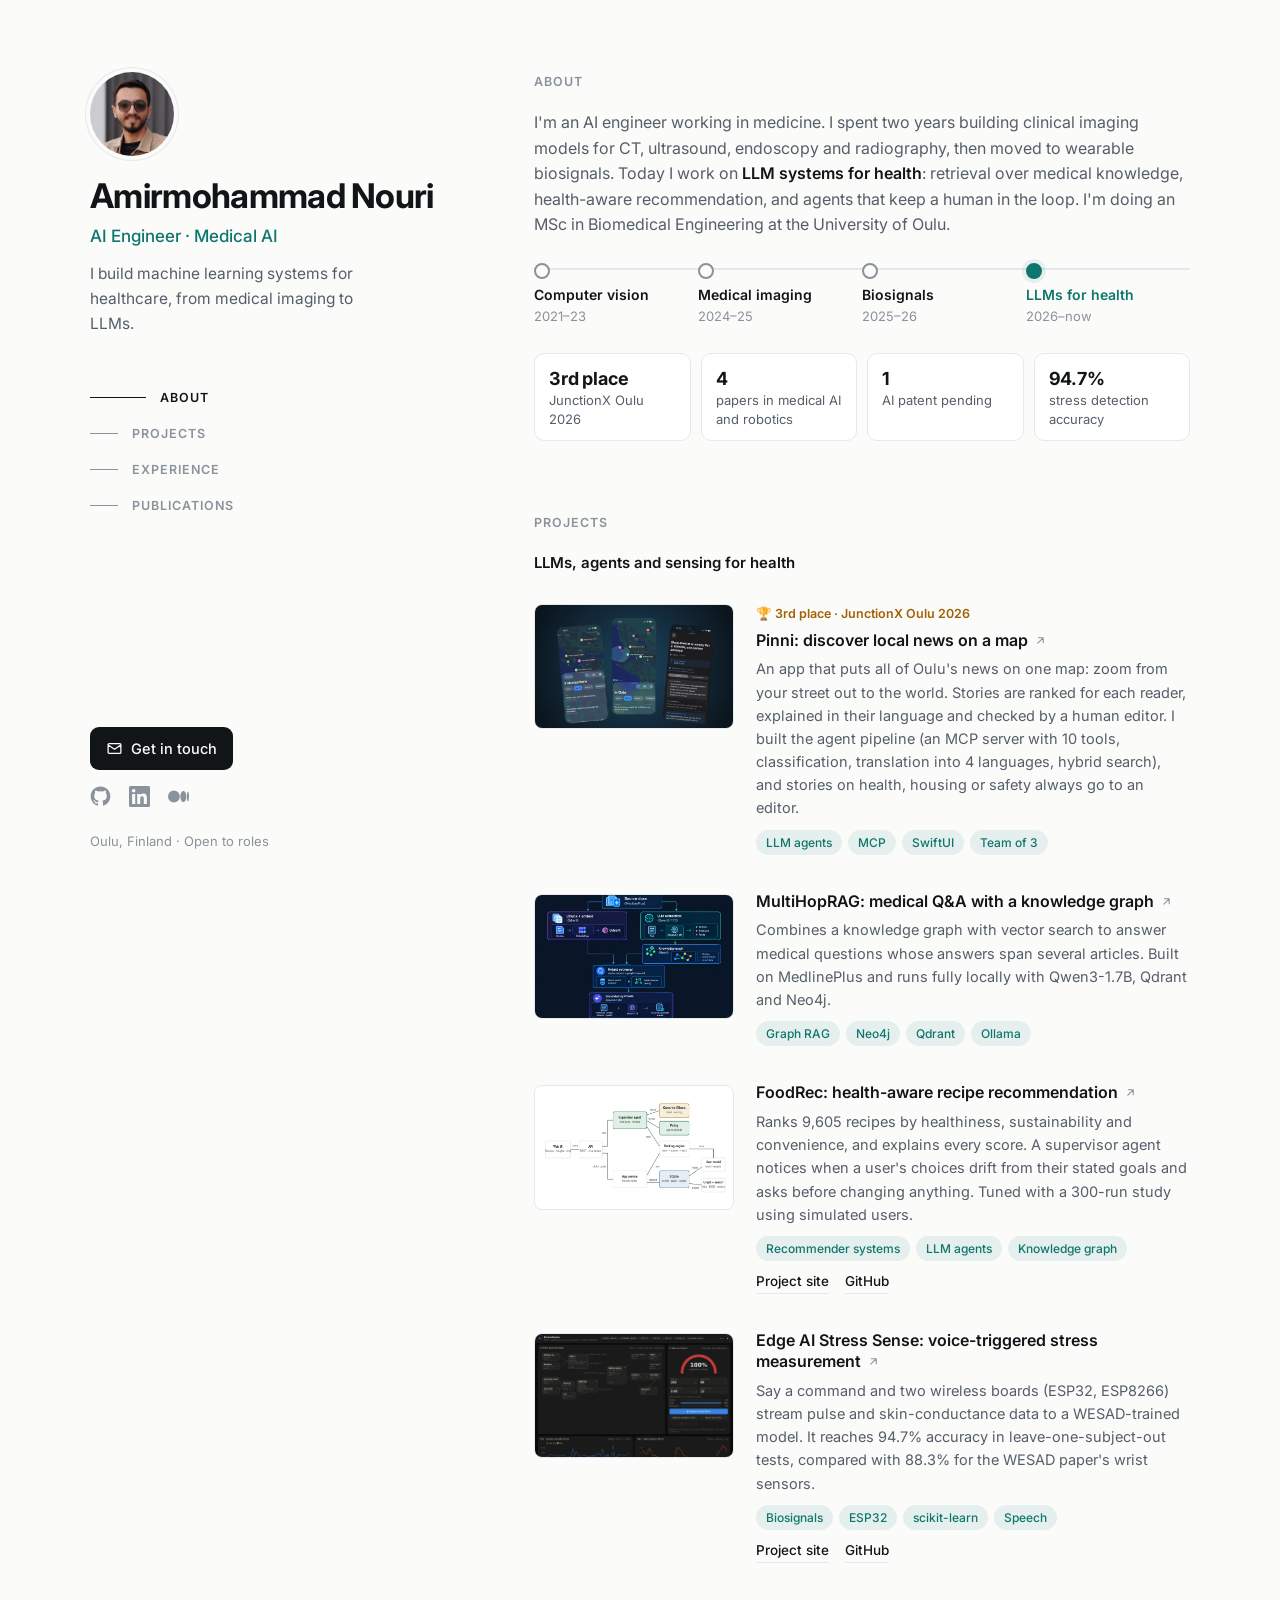
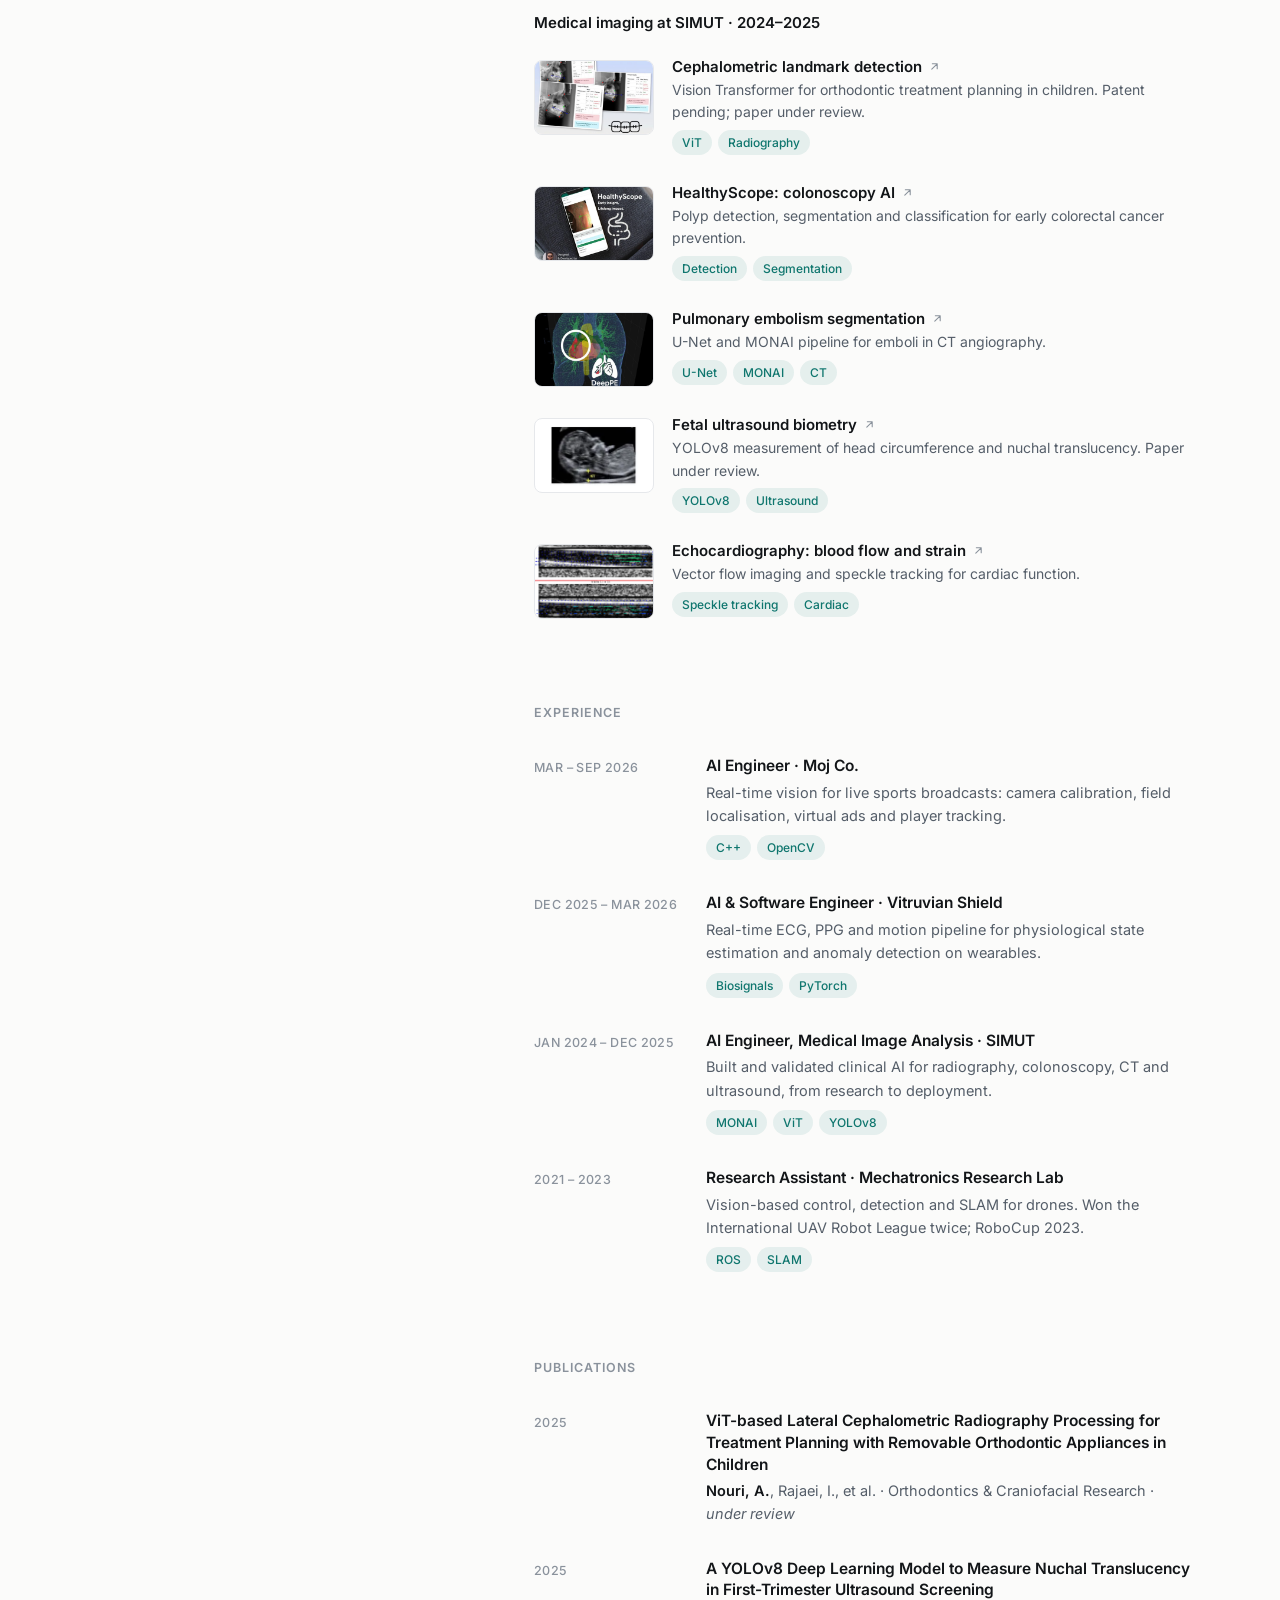
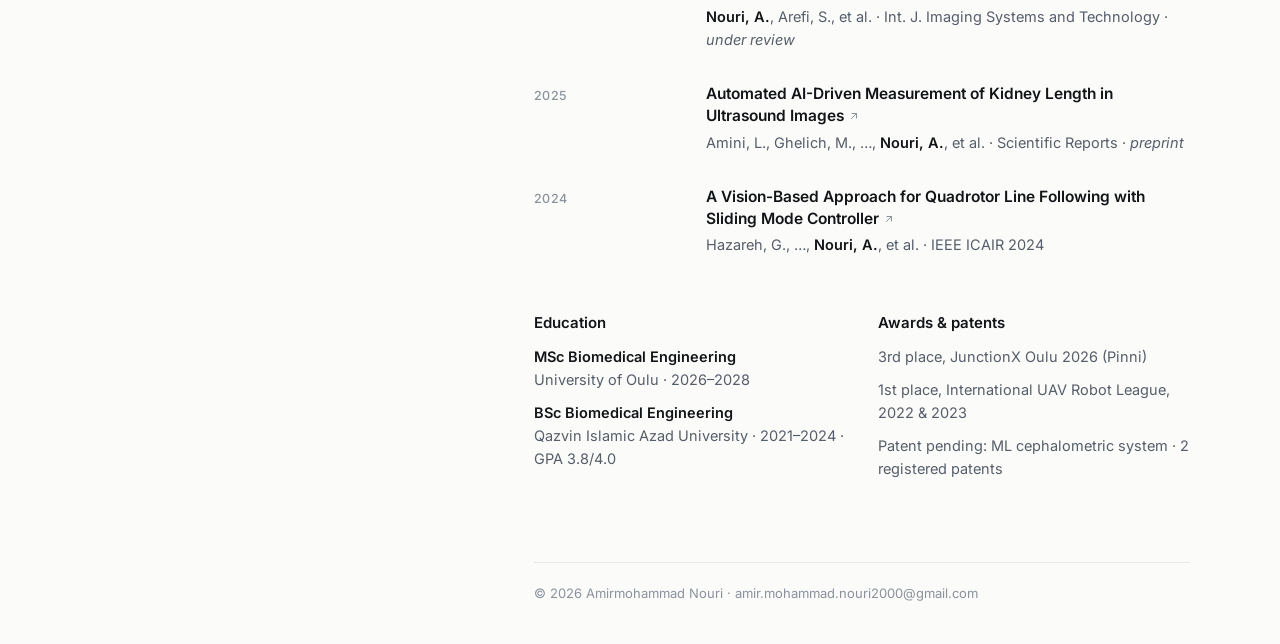
==== commit e07d423a: "Two-column layout, Pinni award and FoodRec site link - Sticky sidebar with name, role, section navig" ====
--- a/index.html
+++ b/index.html
@@ -12,240 +12,242 @@
   <link rel="icon" type="image/svg+xml" href="data:image/svg+xml,<svg xmlns='http://www.w3.org/2000/svg' viewBox='0 0 64 64'><rect width='64' height='64' rx='14' fill='%230f766e'/><text x='32' y='42' font-family='Arial' font-size='26' font-weight='700' fill='white' text-anchor='middle'>AN</text></svg>" />
   <link rel="preconnect" href="https://fonts.googleapis.com" />
   <link rel="preconnect" href="https://fonts.gstatic.com" crossorigin />
-  <link href="https://fonts.googleapis.com/css2?family=Inter:wght@400;500;600&display=swap" rel="stylesheet" />
+  <link href="https://fonts.googleapis.com/css2?family=Inter:wght@400;500;600;700&display=swap" rel="stylesheet" />
   <link rel="stylesheet" href="assets/css/style.css" />
 </head>
 <body>
 
-<header class="site-header">
-  <div class="wrap header-inner">
-    <a href="#top" class="name">Amirmohammad Nouri</a>
-    <nav>
-      <a href="#projects">Projects</a>
-      <a href="#experience">Experience</a>
-      <a href="#publications">Publications</a>
-      <a href="#contact">Contact</a>
-    </nav>
-  </div>
-</header>
-
-<main id="top">
-
-  <section class="intro wrap">
-    <img class="portrait" src="assets/img/avatar.webp" alt="Amirmohammad Nouri" width="112" height="112" />
+<svg width="0" height="0" style="position:absolute" aria-hidden="true">
+  <symbol id="i-github" viewBox="0 0 24 24"><path fill="currentColor" d="M12 .5C5.73.5.75 5.48.75 11.76c0 4.96 3.22 9.17 7.69 10.66.56.1.77-.24.77-.54v-1.9c-3.13.68-3.79-1.51-3.79-1.51-.51-1.3-1.25-1.65-1.25-1.65-1.02-.7.08-.69.08-.69 1.13.08 1.72 1.16 1.72 1.16 1 1.72 2.63 1.22 3.27.93.1-.73.39-1.22.71-1.5-2.5-.28-5.13-1.25-5.13-5.57 0-1.23.44-2.24 1.16-3.03-.12-.28-.5-1.43.11-2.98 0 0 .95-.3 3.1 1.16a10.8 10.8 0 0 1 5.64 0c2.15-1.46 3.1-1.16 3.1-1.16.61 1.55.23 2.7.11 2.98.72.79 1.16 1.8 1.16 3.03 0 4.33-2.64 5.28-5.15 5.56.4.35.76 1.03.76 2.08v3.08c0 .3.2.65.78.54 4.46-1.49 7.68-5.7 7.68-10.66C23.25 5.48 18.27.5 12 .5Z"/></symbol>
+  <symbol id="i-linkedin" viewBox="0 0 24 24"><path fill="currentColor" d="M20.45 20.45h-3.56v-5.57c0-1.33-.02-3.04-1.85-3.04-1.86 0-2.14 1.45-2.14 2.94v5.67H9.35V9h3.41v1.56h.05c.48-.9 1.64-1.85 3.37-1.85 3.6 0 4.27 2.37 4.27 5.46v6.28ZM5.34 7.43a2.06 2.06 0 1 1 0-4.13 2.06 2.06 0 0 1 0 4.13ZM7.12 20.45H3.56V9h3.56v11.45ZM22.22 0H1.77C.8 0 0 .77 0 1.73v20.54C0 23.23.8 24 1.77 24h20.45c.98 0 1.78-.77 1.78-1.73V1.73C24 .77 23.2 0 22.22 0Z"/></symbol>
+  <symbol id="i-medium" viewBox="0 0 24 24"><path fill="currentColor" d="M13.54 12a6.8 6.8 0 0 1-6.77 6.82A6.8 6.8 0 0 1 0 12a6.8 6.8 0 0 1 6.77-6.82A6.8 6.8 0 0 1 13.54 12Zm7.42 0c0 3.54-1.51 6.42-3.38 6.42-1.87 0-3.39-2.88-3.39-6.42s1.52-6.42 3.39-6.42 3.38 2.88 3.38 6.42M24 12c0 3.17-.53 5.75-1.19 5.75-.66 0-1.19-2.58-1.19-5.75s.53-5.75 1.19-5.75C23.47 6.25 24 8.83 24 12Z"/></symbol>
+  <symbol id="i-mail" viewBox="0 0 24 24"><path fill="none" stroke="currentColor" stroke-width="1.8" stroke-linecap="round" stroke-linejoin="round" d="M3 6.5A1.5 1.5 0 0 1 4.5 5h15A1.5 1.5 0 0 1 21 6.5v11a1.5 1.5 0 0 1-1.5 1.5h-15A1.5 1.5 0 0 1 3 17.5v-11Zm0 .5 9 6 9-6"/></symbol>
+  <symbol id="i-out" viewBox="0 0 24 24"><path fill="none" stroke="currentColor" stroke-width="2" stroke-linecap="round" stroke-linejoin="round" d="M7 17 17 7M8 7h9v9"/></symbol>
+</svg>
+
+<div class="layout">
+
+  <!-- ============ SIDEBAR ============ -->
+  <header class="side">
     <div>
-      <h1>AI engineer in medical AI</h1>
-      <p class="lead">
-        I build machine learning systems for healthcare. I started with medical image analysis,
-        building segmentation, detection and landmark models for CT, ultrasound, endoscopy and radiography.
-        From there I moved to physiological signals, and I now work on LLM systems for health:
+      <img class="portrait" src="assets/img/avatar.webp" alt="Amirmohammad Nouri" width="84" height="84" />
+      <h1>Amirmohammad Nouri</h1>
+      <p class="role">AI Engineer · Medical AI</p>
+      <p class="tagline">I build machine learning systems for healthcare, from medical imaging to LLMs.</p>
+
+      <nav class="toc" aria-label="Sections">
+        <a href="#about"><span></span>About</a>
+        <a href="#projects"><span></span>Projects</a>
+        <a href="#experience"><span></span>Experience</a>
+        <a href="#publications"><span></span>Publications</a>
+      </nav>
+    </div>
+
+    <div class="side-foot">
+      <a class="btn" href="mailto:amir.mohammad.nouri2000@gmail.com"><svg><use href="#i-mail"/></svg>Get in touch</a>
+      <div class="socials">
+        <a href="https://github.com/AmirMohammad-Nouri" target="_blank" rel="noopener" aria-label="GitHub"><svg><use href="#i-github"/></svg></a>
+        <a href="https://www.linkedin.com/in/amir-mohammad-nouri" target="_blank" rel="noopener" aria-label="LinkedIn"><svg><use href="#i-linkedin"/></svg></a>
+        <a href="https://medium.com/@amir.mohammad.nouri2000" target="_blank" rel="noopener" aria-label="Medium"><svg><use href="#i-medium"/></svg></a>
+      </div>
+      <p class="where">Oulu, Finland · Open to roles</p>
+    </div>
+  </header>
+
+  <!-- ============ CONTENT ============ -->
+  <main>
+
+    <section id="about">
+      <h2 class="sec">About</h2>
+      <p>
+        I'm an AI engineer working in medicine. I spent two years building clinical imaging models for CT, ultrasound,
+        endoscopy and radiography, then moved to wearable biosignals. Today I work on <strong>LLM systems for health</strong>:
         retrieval over medical knowledge, health-aware recommendation, and agents that keep a human in the loop.
+        I'm doing an MSc in Biomedical Engineering at the University of Oulu.
       </p>
-      <p class="meta">MSc Biomedical Engineering, University of Oulu · Oulu, Finland</p>
-      <p class="links">
-        <a href="mailto:amir.mohammad.nouri2000@gmail.com">Email</a>
-        <a href="https://www.linkedin.com/in/amir-mohammad-nouri" target="_blank" rel="noopener">LinkedIn</a>
-        <a href="https://github.com/AmirMohammad-Nouri" target="_blank" rel="noopener">GitHub</a>
-        <a href="https://medium.com/@amir.mohammad.nouri2000" target="_blank" rel="noopener">Medium</a>
-      </p>
-    </div>
-  </section>
-
-  <section class="wrap">
-    <h2 class="label">Focus over time</h2>
-    <ol class="path">
-      <li>
-        <span class="when">2021 – 2023</span>
-        <strong>Computer vision</strong>
-        <span>Detection, SLAM and control for autonomous drones.</span>
-      </li>
-      <li>
-        <span class="when">2024 – 2025</span>
-        <strong>Medical imaging</strong>
-        <span>Clinical models for CT, ultrasound, endoscopy and radiography.</span>
-      </li>
-      <li>
-        <span class="when">2025 – 2026</span>
-        <strong>Biosignals</strong>
-        <span>ECG, PPG and skin-conductance pipelines on wearable and edge hardware.</span>
-      </li>
-      <li class="now">
-        <span class="when">2026 – now</span>
-        <strong>LLMs for health</strong>
-        <span>Medical RAG, health recommenders and human-in-the-loop agents.</span>
-      </li>
-    </ol>
-  </section>
-
-  <section id="projects" class="wrap">
-    <h2 class="label">Projects</h2>
-
-    <h3 class="group">Current work: LLMs, agents and sensing for health</h3>
-    <div class="grid grid-2">
-
-      <article class="card">
-        <a class="thumb" href="https://github.com/AmirMohammad-Nouri/MultiHopRAG" target="_blank" rel="noopener"><img src="assets/img/rag-architecture.webp" alt="MultiHopRAG architecture diagram" loading="lazy" /></a>
-        <div class="card-body">
-          <h4><a href="https://github.com/AmirMohammad-Nouri/MultiHopRAG" target="_blank" rel="noopener">MultiHopRAG: medical question answering with a knowledge graph</a></h4>
-          <p>Combines a knowledge graph with vector search to answer medical questions whose answer spans several articles. It uses MedlinePlus content and runs fully locally on Qwen3-1.7B, Qdrant and Neo4j, without a RAG framework.</p>
-          <p class="facts">2026 · Graph RAG · Neo4j · Qdrant · Ollama</p>
-          <p class="card-links"><a href="https://github.com/AmirMohammad-Nouri/MultiHopRAG" target="_blank" rel="noopener">GitHub →</a></p>
+
+      <ol class="path" aria-label="Focus over time">
+        <li><b>Computer vision</b><span>2021–23</span></li>
+        <li><b>Medical imaging</b><span>2024–25</span></li>
+        <li><b>Biosignals</b><span>2025–26</span></li>
+        <li class="now"><b>LLMs for health</b><span>2026–now</span></li>
+      </ol>
+
+      <ul class="highlights">
+        <li><b>3rd place</b> JunctionX Oulu 2026</li>
+        <li><b>4</b> papers in medical AI and robotics</li>
+        <li><b>1</b> AI patent pending</li>
+        <li><b>94.7%</b> stress detection accuracy</li>
+      </ul>
+    </section>
+
+    <section id="projects">
+      <h2 class="sec">Projects</h2>
+
+      <h3 class="group">LLMs, agents and sensing for health</h3>
+      <ul class="projects">
+
+        <li class="proj">
+          <img src="assets/img/pinni.webp" alt="Pinni app screens: news map, news list and an explained story" loading="lazy" />
+          <div>
+            <p class="award">🏆 3rd place · JunctionX Oulu 2026</p>
+            <h4><a class="stretch" href="https://github.com/The-Arctic-byte/Pinni" target="_blank" rel="noopener">Pinni: discover local news on a map <svg><use href="#i-out"/></svg></a></h4>
+            <p>An app that puts all of Oulu's news on one map: zoom from your street out to the world. Stories are ranked for each reader, explained in their language and checked by a human editor. I built the agent pipeline (an MCP server with 10 tools, classification, translation into 4 languages, hybrid search), and stories on health, housing or safety always go to an editor.</p>
+            <p class="tags"><span>LLM agents</span><span>MCP</span><span>SwiftUI</span><span>Team of 3</span></p>
+          </div>
+        </li>
+
+        <li class="proj">
+          <img src="assets/img/rag-architecture.webp" alt="MultiHopRAG architecture diagram" loading="lazy" />
+          <div>
+            <h4><a class="stretch" href="https://github.com/AmirMohammad-Nouri/MultiHopRAG" target="_blank" rel="noopener">MultiHopRAG: medical Q&amp;A with a knowledge graph <svg><use href="#i-out"/></svg></a></h4>
+            <p>Combines a knowledge graph with vector search to answer medical questions whose answers span several articles. Built on MedlinePlus and runs fully locally with Qwen3-1.7B, Qdrant and Neo4j.</p>
+            <p class="tags"><span>Graph RAG</span><span>Neo4j</span><span>Qdrant</span><span>Ollama</span></p>
+          </div>
+        </li>
+
+        <li class="proj">
+          <img src="assets/img/foodrec.webp" alt="FoodRec system diagram" loading="lazy" class="light" />
+          <div>
+            <h4><a class="stretch" href="https://amirmohammad-nouri.github.io/foodrec-site/" target="_blank" rel="noopener">FoodRec: health-aware recipe recommendation <svg><use href="#i-out"/></svg></a></h4>
+            <p>Ranks 9,605 recipes by healthiness, sustainability and convenience, and explains every score. A supervisor agent notices when a user's choices drift from their stated goals and asks before changing anything. Tuned with a 300-run study using simulated users.</p>
+            <p class="tags"><span>Recommender systems</span><span>LLM agents</span><span>Knowledge graph</span></p>
+            <p class="more"><a href="https://amirmohammad-nouri.github.io/foodrec-site/" target="_blank" rel="noopener">Project site</a><a href="https://github.com/AmirMohammad-Nouri/agentic_recom_sys" target="_blank" rel="noopener">GitHub</a></p>
+          </div>
+        </li>
+
+        <li class="proj">
+          <img src="assets/img/stress-dashboard.webp" alt="Edge AI Stress Sense dashboard" loading="lazy" class="tl" />
+          <div>
+            <h4><a class="stretch" href="https://amirmohammad-nouri.github.io/edge-ai-stress-sense/" target="_blank" rel="noopener">Edge AI Stress Sense: voice-triggered stress measurement <svg><use href="#i-out"/></svg></a></h4>
+            <p>Say a command and two wireless boards (ESP32, ESP8266) stream pulse and skin-conductance data to a WESAD-trained model. It reaches 94.7% accuracy in leave-one-subject-out tests, compared with 88.3% for the WESAD paper's wrist sensors.</p>
+            <p class="tags"><span>Biosignals</span><span>ESP32</span><span>scikit-learn</span><span>Speech</span></p>
+            <p class="more"><a href="https://amirmohammad-nouri.github.io/edge-ai-stress-sense/" target="_blank" rel="noopener">Project site</a><a href="https://github.com/AmirMohammad-Nouri/edge-ai-stress-sense" target="_blank" rel="noopener">GitHub</a></p>
+          </div>
+        </li>
+      </ul>
+
+      <h3 class="group">Medical imaging at SIMUT · 2024–2025</h3>
+      <ul class="projects small">
+        <li class="proj">
+          <img src="assets/img/ceph.webp" alt="" loading="lazy" />
+          <div>
+            <h4><a class="stretch" href="https://www.linkedin.com/posts/amir-mohammad-nouri_artificialintelligence-ai-computervision-activity-7368253060206202884-AHf6" target="_blank" rel="noopener">Cephalometric landmark detection <svg><use href="#i-out"/></svg></a></h4>
+            <p>Vision Transformer for orthodontic treatment planning in children. Patent pending; paper under review.</p>
+            <p class="tags"><span>ViT</span><span>Radiography</span></p>
+          </div>
+        </li>
+        <li class="proj">
+          <img src="assets/img/healthyscope.webp" alt="" loading="lazy" />
+          <div>
+            <h4><a class="stretch" href="https://www.linkedin.com/posts/amir-mohammad-nouri_ai-healthcare-medicalimaging-activity-7372578269193211904-CAMK" target="_blank" rel="noopener">HealthyScope: colonoscopy AI <svg><use href="#i-out"/></svg></a></h4>
+            <p>Polyp detection, segmentation and classification for early colorectal cancer prevention.</p>
+            <p class="tags"><span>Detection</span><span>Segmentation</span></p>
+          </div>
+        </li>
+        <li class="proj">
+          <img src="assets/img/pe.webp" alt="" loading="lazy" />
+          <div>
+            <h4><a class="stretch" href="https://www.linkedin.com/posts/amir-mohammad-nouri_deeppe-medicalimaging-pulmonaryembolism-ugcPost-7396423721638461440-N0zh/" target="_blank" rel="noopener">Pulmonary embolism segmentation <svg><use href="#i-out"/></svg></a></h4>
+            <p>U-Net and MONAI pipeline for emboli in CT angiography.</p>
+            <p class="tags"><span>U-Net</span><span>MONAI</span><span>CT</span></p>
+          </div>
+        </li>
+        <li class="proj">
+          <img src="assets/img/fetal.webp" alt="" loading="lazy" class="contain" />
+          <div>
+            <h4><a class="stretch" href="https://www.linkedin.com/posts/mostafa-ghelich-oghli_simuts-ai-powered-solution-the-future-ugcPost-7231615047481851904-KeFV" target="_blank" rel="noopener">Fetal ultrasound biometry <svg><use href="#i-out"/></svg></a></h4>
+            <p>YOLOv8 measurement of head circumference and nuchal translucency. Paper under review.</p>
+            <p class="tags"><span>YOLOv8</span><span>Ultrasound</span></p>
+          </div>
+        </li>
+        <li class="proj">
+          <img src="assets/img/echo.webp" alt="" loading="lazy" />
+          <div>
+            <h4><a class="stretch" href="https://www.linkedin.com/posts/amir-mohammad-nouri_artificialintelligence-medicalimaging-vectorflow-activity-7322564285799317504-BaWG" target="_blank" rel="noopener">Echocardiography: blood flow and strain <svg><use href="#i-out"/></svg></a></h4>
+            <p>Vector flow imaging and speckle tracking for cardiac function.</p>
+            <p class="tags"><span>Speckle tracking</span><span>Cardiac</span></p>
+          </div>
+        </li>
+      </ul>
+    </section>
+
+    <section id="experience">
+      <h2 class="sec">Experience</h2>
+      <ul class="rows">
+        <li>
+          <span class="when">Mar – Sep 2026</span>
+          <div><h4>AI Engineer · Moj Co.</h4><p>Real-time vision for live sports broadcasts: camera calibration, field localisation, virtual ads and player tracking.</p><p class="tags"><span>C++</span><span>OpenCV</span></p></div>
+        </li>
+        <li>
+          <span class="when">Dec 2025 – Mar 2026</span>
+          <div><h4>AI &amp; Software Engineer · Vitruvian Shield</h4><p>Real-time ECG, PPG and motion pipeline for physiological state estimation and anomaly detection on wearables.</p><p class="tags"><span>Biosignals</span><span>PyTorch</span></p></div>
+        </li>
+        <li>
+          <span class="when">Jan 2024 – Dec 2025</span>
+          <div><h4>AI Engineer, Medical Image Analysis · SIMUT</h4><p>Built and validated clinical AI for radiography, colonoscopy, CT and ultrasound, from research to deployment.</p><p class="tags"><span>MONAI</span><span>ViT</span><span>YOLOv8</span></p></div>
+        </li>
+        <li>
+          <span class="when">2021 – 2023</span>
+          <div><h4>Research Assistant · Mechatronics Research Lab</h4><p>Vision-based control, detection and SLAM for drones. Won the International UAV Robot League twice; RoboCup 2023.</p><p class="tags"><span>ROS</span><span>SLAM</span></p></div>
+        </li>
+      </ul>
+    </section>
+
+    <section id="publications">
+      <h2 class="sec">Publications</h2>
+      <ul class="rows pubs">
+        <li>
+          <span class="when">2025</span>
+          <div><h4>ViT-based Lateral Cephalometric Radiography Processing for Treatment Planning with Removable Orthodontic Appliances in Children</h4><p><b>Nouri, A.</b>, Rajaei, I., et al. · Orthodontics &amp; Craniofacial Research · <i>under review</i></p></div>
+        </li>
+        <li>
+          <span class="when">2025</span>
+          <div><h4>A YOLOv8 Deep Learning Model to Measure Nuchal Translucency in First-Trimester Ultrasound Screening</h4><p><b>Nouri, A.</b>, Arefi, S., et al. · Int. J. Imaging Systems and Technology · <i>under review</i></p></div>
+        </li>
+        <li>
+          <span class="when">2025</span>
+          <div><h4><a href="https://www.researchgate.net/publication/393666495_Automated_AI-Driven_Measurement_of_Kidney_Length_in_Ultrasound_Images_A_Validation_Study_in_Adult_and_Pediatric_Groups" target="_blank" rel="noopener">Automated AI-Driven Measurement of Kidney Length in Ultrasound Images <svg><use href="#i-out"/></svg></a></h4><p>Amini, L., Ghelich, M., …, <b>Nouri, A.</b>, et al. · Scientific Reports · <i>preprint</i></p></div>
+        </li>
+        <li>
+          <span class="when">2024</span>
+          <div><h4><a href="https://ieeexplore.ieee.org/document/10496632" target="_blank" rel="noopener">A Vision-Based Approach for Quadrotor Line Following with Sliding Mode Controller <svg><use href="#i-out"/></svg></a></h4><p>Hazareh, G., …, <b>Nouri, A.</b>, et al. · IEEE ICAIR 2024</p></div>
+        </li>
+      </ul>
+
+      <div class="cols">
+        <div>
+          <h3 class="group">Education</h3>
+          <p><b>MSc Biomedical Engineering</b><br>University of Oulu · 2026–2028</p>
+          <p><b>BSc Biomedical Engineering</b><br>Qazvin Islamic Azad University · 2021–2024 · GPA 3.8/4.0</p>
         </div>
-      </article>
-
-      <article class="card">
-        <a class="thumb" href="https://amirmohammad-nouri.github.io/edge-ai-stress-sense/" target="_blank" rel="noopener"><img src="assets/img/stress-dashboard.webp" alt="Edge AI Stress Sense live dashboard" loading="lazy" style="object-position: top left" /></a>
-        <div class="card-body">
-          <h4><a href="https://amirmohammad-nouri.github.io/edge-ai-stress-sense/" target="_blank" rel="noopener">Edge AI Stress Sense: voice-triggered stress measurement</a></h4>
-          <p>After a spoken command, ESP32 and ESP8266 boards stream pulse and skin-conductance data over WiFi, and a WESAD-trained model estimates stress. It reaches 94.7% accuracy (leave-one-subject-out), compared with 88.3% for the WESAD paper's wrist sensors.</p>
-          <p class="facts">2026 · Biosignals · ESP32 · scikit-learn · Speech</p>
-          <p class="card-links"><a href="https://amirmohammad-nouri.github.io/edge-ai-stress-sense/" target="_blank" rel="noopener">Project site →</a><a href="https://github.com/AmirMohammad-Nouri/edge-ai-stress-sense" target="_blank" rel="noopener">GitHub →</a></p>
+        <div>
+          <h3 class="group">Awards &amp; patents</h3>
+          <p>3rd place, JunctionX Oulu 2026 (Pinni)</p>
+          <p>1st place, International UAV Robot League, 2022 &amp; 2023</p>
+          <p>Patent pending: ML cephalometric system · 2 registered patents</p>
         </div>
-      </article>
-
-      <article class="card">
-        <a class="thumb light" href="https://github.com/AmirMohammad-Nouri/agentic_recom_sys" target="_blank" rel="noopener"><img src="assets/img/foodrec.webp" alt="FoodRec system diagram" loading="lazy" /></a>
-        <div class="card-body">
-          <h4><a href="https://github.com/AmirMohammad-Nouri/agentic_recom_sys" target="_blank" rel="noopener">FoodRec: health-aware recipe recommendation</a></h4>
-          <p>Ranks 9,605 recipes by healthiness, sustainability and convenience. A supervisor agent notices when a user's choices drift from their stated goals and asks before changing anything. I tuned it with a 300-run study using simulated participants.</p>
-          <p class="facts">2026 · Recommender systems · LLM agents · Knowledge graph</p>
-          <p class="card-links"><a href="https://github.com/AmirMohammad-Nouri/agentic_recom_sys" target="_blank" rel="noopener">GitHub →</a></p>
-        </div>
-      </article>
-
-      <article class="card">
-        <a class="thumb text" href="https://github.com/The-Arctic-byte/Pinni" target="_blank" rel="noopener"><span>Pinni</span></a>
-        <div class="card-body">
-          <h4><a href="https://github.com/The-Arctic-byte/Pinni" target="_blank" rel="noopener">Pinni: multilingual local news with human review</a></h4>
-          <p>In a three-person team, I built the agent side: an MCP server with 10 tools, a pipeline that classifies, explains and translates stories into four languages, and hybrid search. Stories about health, housing, money or safety always go to a human editor.</p>
-          <p class="facts">2026 · MCP · Agents · Hybrid search · Team of 3</p>
-          <p class="card-links"><a href="https://github.com/The-Arctic-byte/Pinni" target="_blank" rel="noopener">GitHub →</a></p>
-        </div>
-      </article>
-    </div>
-
-    <h3 class="group">Medical imaging at SIMUT (2024 – 2025)</h3>
-    <div class="grid grid-3">
-
-      <article class="card">
-        <a class="thumb" href="https://www.linkedin.com/posts/amir-mohammad-nouri_artificialintelligence-ai-computervision-activity-7368253060206202884-AHf6" target="_blank" rel="noopener"><img src="assets/img/ceph.webp" alt="Cephalometric landmark detection" loading="lazy" /></a>
-        <div class="card-body">
-          <h4><a href="https://www.linkedin.com/posts/amir-mohammad-nouri_artificialintelligence-ai-computervision-activity-7368253060206202884-AHf6" target="_blank" rel="noopener">Cephalometric landmark detection</a></h4>
-          <p>A Vision Transformer that locates landmarks on lateral cephalograms for orthodontic treatment planning in children. Patent pending; paper under review.</p>
-          <p class="facts">ViT · Radiography</p>
-        </div>
-      </article>
-
-      <article class="card">
-        <a class="thumb" href="https://www.linkedin.com/posts/amir-mohammad-nouri_ai-healthcare-medicalimaging-activity-7372578269193211904-CAMK" target="_blank" rel="noopener"><img src="assets/img/healthyscope.webp" alt="HealthyScope colonoscopy AI" loading="lazy" /></a>
-        <div class="card-body">
-          <h4><a href="https://www.linkedin.com/posts/amir-mohammad-nouri_ai-healthcare-medicalimaging-activity-7372578269193211904-CAMK" target="_blank" rel="noopener">HealthyScope: colonoscopy AI</a></h4>
-          <p>Detects, segments and classifies polyps during colonoscopy to support early colorectal cancer prevention.</p>
-          <p class="facts">Detection · Segmentation · Endoscopy</p>
-        </div>
-      </article>
-
-      <article class="card">
-        <a class="thumb" href="https://www.linkedin.com/posts/amir-mohammad-nouri_deeppe-medicalimaging-pulmonaryembolism-ugcPost-7396423721638461440-N0zh/" target="_blank" rel="noopener"><img src="assets/img/pe.webp" alt="Pulmonary embolism segmentation" loading="lazy" /></a>
-        <div class="card-body">
-          <h4><a href="https://www.linkedin.com/posts/amir-mohammad-nouri_deeppe-medicalimaging-pulmonaryembolism-ugcPost-7396423721638461440-N0zh/" target="_blank" rel="noopener">Pulmonary embolism segmentation</a></h4>
-          <p>A U-Net and MONAI pipeline that segments pulmonary emboli in CT angiography.</p>
-          <p class="facts">U-Net · MONAI · CT</p>
-        </div>
-      </article>
-
-      <article class="card">
-        <a class="thumb contain" href="https://www.linkedin.com/posts/mostafa-ghelich-oghli_simuts-ai-powered-solution-the-future-ugcPost-7231615047481851904-KeFV" target="_blank" rel="noopener"><img src="assets/img/fetal.webp" alt="Fetal ultrasound biometry" loading="lazy" /></a>
-        <div class="card-body">
-          <h4><a href="https://www.linkedin.com/posts/mostafa-ghelich-oghli_simuts-ai-powered-solution-the-future-ugcPost-7231615047481851904-KeFV" target="_blank" rel="noopener">Fetal ultrasound biometry</a></h4>
-          <p>YOLOv8 models that measure fetal head circumference and nuchal translucency in first-trimester ultrasound. Paper under review.</p>
-          <p class="facts">YOLOv8 · Ultrasound</p>
-        </div>
-      </article>
-
-      <article class="card">
-        <a class="thumb" href="https://www.linkedin.com/posts/amir-mohammad-nouri_artificialintelligence-medicalimaging-vectorflow-activity-7322564285799317504-BaWG" target="_blank" rel="noopener"><img src="assets/img/echo.webp" alt="Echocardiography vector flow imaging" loading="lazy" /></a>
-        <div class="card-body">
-          <h4><a href="https://www.linkedin.com/posts/amir-mohammad-nouri_artificialintelligence-medicalimaging-vectorflow-activity-7322564285799317504-BaWG" target="_blank" rel="noopener">Echocardiography: blood flow and strain</a></h4>
-          <p>Vector flow imaging and speckle tracking to visualise blood flow and measure heart-muscle strain.</p>
-          <p class="facts">Speckle tracking · Cardiac ultrasound</p>
-        </div>
-      </article>
-
-    </div>
-  </section>
-
-  <section id="experience" class="wrap">
-    <h2 class="label">Experience</h2>
-    <ul class="rows">
-      <li>
-        <span class="when">Mar – Sep 2026</span>
-        <div><strong>AI Engineer</strong>, Moj Co. · Tehran<br><span>Real-time computer vision for live sports broadcasts: camera calibration, field localisation, virtual advertising and player tracking (C++, OpenCV).</span></div>
-      </li>
-      <li>
-        <span class="when">Dec 2025 – Mar 2026</span>
-        <div><strong>AI &amp; Software Engineer</strong>, Vitruvian Shield · Yerevan (hybrid)<br><span>Real-time ECG, PPG and motion pipeline for physiological state estimation and anomaly detection on wearables.</span></div>
-      </li>
-      <li>
-        <span class="when">Jan 2024 – Dec 2025</span>
-        <div><strong>AI Engineer, Medical Image Analysis</strong>, Med Fanavaran Plus (SIMUT) · Karaj<br><span>Built and validated clinical AI for radiography, colonoscopy, CT and ultrasound, from research through to deployment.</span></div>
-      </li>
-      <li>
-        <span class="when">2021 – 2023</span>
-        <div><strong>Research Assistant</strong>, Mechatronics Research Laboratory · Qazvin<br><span>Vision-based control, object detection and SLAM for drones. Won the International UAV Robot League twice and competed at RoboCup 2023.</span></div>
-      </li>
-    </ul>
-  </section>
-
-  <section id="publications" class="wrap">
-    <h2 class="label">Publications</h2>
-    <ul class="rows">
-      <li>
-        <span class="when">2025</span>
-        <div><strong>Designing a ViT-based Lateral Cephalometric Radiography Processing System for Treatment Planning with Removable Orthodontic Appliances in Children</strong><br><span>Nouri, A., Rajaei, I., et al. · Orthodontics &amp; Craniofacial Research · under review</span></div>
-      </li>
-      <li>
-        <span class="when">2025</span>
-        <div><strong>Development and Evaluation of a Deep Learning Model Using YOLOv8 to Measure Nuchal Translucency from Obstetric Ultrasound Images in First-Trimester Screening</strong><br><span>Nouri, A., Arefi, S., et al. · Int. J. Imaging Systems and Technology · under review</span></div>
-      </li>
-      <li>
-        <span class="when">2025</span>
-        <div><a href="https://www.researchgate.net/publication/393666495_Automated_AI-Driven_Measurement_of_Kidney_Length_in_Ultrasound_Images_A_Validation_Study_in_Adult_and_Pediatric_Groups" target="_blank" rel="noopener"><strong>Automated AI-Driven Measurement of Kidney Length in Ultrasound Images: A Validation Study in Adult and Pediatric Groups</strong></a><br><span>Amini, L., Ghelich, M., Tarzamni, M.K., Moradi, K., Nouri, A., et al. · Scientific Reports · preprint</span></div>
-      </li>
-      <li>
-        <span class="when">2024</span>
-        <div><a href="https://ieeexplore.ieee.org/document/10496632" target="_blank" rel="noopener"><strong>A Vision-Based Approach for Quadrotor Line Following with Sliding Mode Controller</strong></a><br><span>Hazareh, G., Azizi, K., Mazloumi, A., Nouri, A., et al. · IEEE ICAIR 2024</span></div>
-      </li>
-    </ul>
-
-    <div class="cols">
-      <div>
-        <h3 class="sub">Education</h3>
-        <ul class="plain">
-          <li><strong>MSc Biomedical Engineering</strong>, University of Oulu · 2026 – 2028</li>
-          <li><strong>BSc Biomedical Engineering (Bioelectric)</strong>, Qazvin Islamic Azad University · 2021 – 2024 · GPA 3.8 / 4.0</li>
-        </ul>
       </div>
-      <div>
-        <h3 class="sub">Patents and awards</h3>
-        <ul class="plain">
-          <li>Patent under review: ML-based cephalometric radiography system (2025)</li>
-          <li>Two registered patents: antibacterial hospital bed (2021), carbon-nanocomposite horseshoes (2016)</li>
-          <li>1st place, International UAV Robot League (2022, 2023)</li>
-        </ul>
-      </div>
-    </div>
-  </section>
-
-  <section id="contact" class="wrap contact">
-    <h2 class="label">Contact</h2>
-    <p>I'm open to AI engineering roles and research collaborations in medical AI.
-      You can reach me at <a href="mailto:amir.mohammad.nouri2000@gmail.com">amir.mohammad.nouri2000@gmail.com</a>
-      or on <a href="https://www.linkedin.com/in/amir-mohammad-nouri" target="_blank" rel="noopener">LinkedIn</a>.</p>
-  </section>
-</main>
-
-<footer class="wrap">© 2026 Amirmohammad Nouri</footer>
-
+    </section>
+
+    <footer>
+      <p>© 2026 Amirmohammad Nouri · <a href="mailto:amir.mohammad.nouri2000@gmail.com">amir.mohammad.nouri2000@gmail.com</a></p>
+    </footer>
+  </main>
+</div>
+
+<script>
+  // highlight the current section in the sidebar
+  (function () {
+    var links = document.querySelectorAll('.toc a');
+    var obs = new IntersectionObserver(function (entries) {
+      entries.forEach(function (e) {
+        if (!e.isIntersecting) return;
+        links.forEach(function (a) { a.classList.toggle('active', a.getAttribute('href') === '#' + e.target.id); });
+      });
+    }, { rootMargin: '-30% 0px -60% 0px' });
+    document.querySelectorAll('main section[id]').forEach(function (s) { obs.observe(s); });
+  })();
+</script>
 </body>
 </html>
--- a/assets/css/style.css
+++ b/assets/css/style.css
@@ -1,143 +1,179 @@
 :root {
-  --bg: #ffffff;
-  --text: #111418;
-  --muted: #5b6470;
+  --bg: #fbfbfa;
+  --panel: #ffffff;
+  --text: #121518;
+  --muted: #555e69;
   --faint: #8a929c;
-  --line: #e7e9ec;
-  --soft: #f5f6f7;
+  --line: #e6e8eb;
+  --hover: #f1f3f4;
   --accent: #0f766e;
-  --wrap: 1040px;
+  --accent-soft: rgba(15, 118, 110, 0.09);
+  --gold: #a16207;
 }
-
 @media (prefers-color-scheme: dark) {
   :root {
-    --bg: #0e1013;
-    --text: #e8eaed;
-    --muted: #a2a9b2;
-    --faint: #737b85;
-    --line: #23272d;
-    --soft: #16191d;
-    --accent: #5eb8ad;
+    --bg: #0c1117;
+    --panel: #111820;
+    --text: #e6e9ed;
+    --muted: #9aa4b0;
+    --faint: #6b7581;
+    --line: #1f2731;
+    --hover: #151d26;
+    --accent: #5ec4b6;
+    --accent-soft: rgba(94, 196, 182, 0.1);
+    --gold: #e0b45a;
   }
 }
 
 * { box-sizing: border-box; margin: 0; padding: 0; }
-html { scroll-behavior: smooth; scroll-padding-top: 72px; }
+html { scroll-behavior: smooth; }
 body {
-  background: var(--bg);
-  color: var(--text);
+  background: var(--bg); color: var(--text);
   font-family: "Inter", system-ui, -apple-system, "Segoe UI", sans-serif;
-  font-size: 16px;
-  line-height: 1.6;
-  -webkit-font-smoothing: antialiased;
+  font-size: 15.5px; line-height: 1.6; -webkit-font-smoothing: antialiased;
 }
-a { color: inherit; }
+a { color: inherit; text-decoration: none; }
 img { display: block; max-width: 100%; }
+svg { width: 1em; height: 1em; flex-shrink: 0; }
+::selection { background: var(--accent); color: #fff; }
 
-.wrap { max-width: var(--wrap); margin: 0 auto; padding: 0 24px; }
+.layout { max-width: 1180px; margin: 0 auto; padding: 0 40px; display: grid; grid-template-columns: 380px 1fr; gap: 64px; }
 
-/* header */
-.site-header {
-  position: sticky; top: 0; z-index: 10;
-  background: color-mix(in srgb, var(--bg) 92%, transparent);
-  backdrop-filter: blur(8px);
-  border-bottom: 1px solid var(--line);
+/* ---------- sidebar ---------- */
+.side {
+  position: sticky; top: 0; height: 100vh; padding: 72px 0 48px;
+  display: flex; flex-direction: column; justify-content: space-between;
 }
-.header-inner { display: flex; justify-content: space-between; align-items: center; height: 56px; gap: 16px; }
-.name { font-weight: 600; text-decoration: none; white-space: nowrap; }
-nav { display: flex; gap: 22px; }
-nav a { color: var(--muted); text-decoration: none; font-size: 14.5px; }
-nav a:hover { color: var(--text); }
+.portrait { width: 84px; height: 84px; border-radius: 50%; object-fit: cover; margin-bottom: 20px; box-shadow: 0 0 0 4px var(--bg), 0 0 0 5px var(--line); }
+.side h1 { font-size: 34px; font-weight: 700; letter-spacing: -0.02em; line-height: 1.15; }
+.role { margin-top: 8px; font-size: 17px; font-weight: 500; color: var(--accent); }
+.tagline { margin-top: 12px; color: var(--muted); max-width: 300px; }
 
-main > section.wrap { margin-top: 64px; }
-main > section.intro { margin-top: 0; }
+.toc { margin-top: 44px; display: flex; flex-direction: column; gap: 2px; }
+.toc a {
+  display: flex; align-items: center; gap: 14px; padding: 7px 0;
+  font-size: 12.5px; font-weight: 600; text-transform: uppercase; letter-spacing: 0.08em; color: var(--faint);
+  transition: color .2s;
+}
+.toc a span { display: block; width: 28px; height: 1px; background: currentColor; transition: width .2s; }
+.toc a:hover, .toc a.active { color: var(--text); }
+.toc a:hover span, .toc a.active span { width: 56px; }
 
-/* intro */
-.intro { display: grid; grid-template-columns: 112px 1fr; gap: 32px; padding-top: 72px; align-items: start; }
-.portrait { width: 112px; height: 112px; border-radius: 50%; object-fit: cover; }
-h1 { font-size: 34px; font-weight: 600; letter-spacing: -0.015em; line-height: 1.2; margin-bottom: 14px; }
-.lead { font-size: 17.5px; color: var(--muted); max-width: 720px; }
-.meta { margin-top: 14px; font-size: 15px; color: var(--text); }
-.links { margin-top: 14px; display: flex; gap: 18px; flex-wrap: wrap; }
-.links a { color: var(--accent); text-decoration: none; font-weight: 500; font-size: 15px; }
-.links a:hover { text-decoration: underline; }
+.side-foot { display: flex; flex-direction: column; gap: 16px; align-items: flex-start; }
+.btn {
+  display: inline-flex; align-items: center; gap: 8px;
+  padding: 10px 16px; border-radius: 9px; font-weight: 500; font-size: 14.5px;
+  background: var(--text); color: var(--bg); transition: opacity .2s;
+}
+.btn:hover { opacity: .85; }
+.btn svg { width: 17px; height: 17px; }
+.socials { display: flex; gap: 18px; }
+.socials a { color: var(--faint); transition: color .2s; }
+.socials a:hover { color: var(--text); }
+.socials svg { width: 21px; height: 21px; }
+.where { font-size: 13px; color: var(--faint); }
 
-/* section labels */
-.label {
-  font-size: 13px; font-weight: 600; text-transform: uppercase; letter-spacing: 0.06em;
-  color: var(--faint); padding-bottom: 12px; border-bottom: 1px solid var(--line); margin-bottom: 24px;
+/* ---------- content ---------- */
+main { padding: 72px 0 40px; min-width: 0; }
+section { margin-bottom: 72px; scroll-margin-top: 48px; }
+.sec { font-size: 12.5px; font-weight: 600; text-transform: uppercase; letter-spacing: 0.08em; color: var(--faint); margin-bottom: 18px; }
+#about > p { color: var(--muted); font-size: 16px; }
+#about strong { color: var(--text); font-weight: 600; }
+
+.path { list-style: none; display: grid; grid-template-columns: repeat(4, 1fr); margin-top: 24px; position: relative; }
+.path::before { content: ""; position: absolute; left: 0; right: 0; top: 6px; height: 2px; background: var(--line); }
+.path li { position: relative; padding-top: 22px; display: flex; flex-direction: column; font-size: 14px; }
+.path li::before { content: ""; position: absolute; top: 1px; left: 0; width: 12px; height: 12px; border-radius: 50%; background: var(--bg); border: 2px solid var(--faint); }
+.path li.now::before { background: var(--accent); border-color: var(--accent); box-shadow: 0 0 0 4px var(--accent-soft); }
+.path b { font-weight: 600; }
+.path li.now b { color: var(--accent); }
+.path span { color: var(--faint); font-size: 13px; }
+
+.highlights { list-style: none; display: grid; grid-template-columns: repeat(4, 1fr); gap: 10px; margin-top: 26px; }
+.highlights li { padding: 12px 14px; border: 1px solid var(--line); border-radius: 10px; background: var(--panel); font-size: 13px; color: var(--muted); line-height: 1.4; }
+.highlights b { display: block; font-size: 18px; color: var(--text); font-weight: 700; letter-spacing: -0.01em; }
+
+.group { font-size: 15px; font-weight: 600; margin: 4px 0 10px; }
+.projects + .group { margin-top: 32px; }
+
+/* project rows */
+.projects { list-style: none; display: flex; flex-direction: column; gap: 4px; }
+.proj {
+  position: relative; display: grid; grid-template-columns: 200px 1fr; gap: 22px;
+  padding: 16px; margin: 0 -16px; border-radius: 12px; transition: background .2s;
 }
-.group { font-size: 18px; font-weight: 600; margin: 8px 0 16px; }
-.grid + .group { margin-top: 40px; }
+.proj:hover { background: var(--hover); }
+.proj img {
+  width: 100%; aspect-ratio: 16 / 10; object-fit: cover; border-radius: 8px;
+  border: 1px solid var(--line); background: var(--panel); margin-top: 3px;
+}
+.proj img.light { background: #fff; object-fit: contain; padding: 6px; }
+.proj img.contain { object-fit: contain; padding: 6px; }
+.proj img.tl { object-position: top left; }
+.proj h4 { font-size: 16px; font-weight: 600; line-height: 1.35; margin-bottom: 6px; }
+.proj h4 a { display: inline; transition: color .2s; }
+.proj h4 svg { width: 13px; height: 13px; margin-left: 2px; vertical-align: -1px; color: var(--faint); transition: transform .2s, color .2s; }
+.proj:hover h4 a { color: var(--accent); }
+.proj:hover h4 svg { color: var(--accent); transform: translate(2px, -2px); }
+.stretch::after { content: ""; position: absolute; inset: 0; border-radius: 12px; }
+.proj p { color: var(--muted); font-size: 14.5px; }
+.proj .award { display: inline-block; margin-bottom: 6px; font-size: 12.5px; font-weight: 600; color: var(--gold); }
+.tags { display: flex; flex-wrap: wrap; gap: 6px; margin-top: 10px; }
+.tags span { font-size: 12px; font-weight: 500; padding: 3px 10px; border-radius: 99px; background: var(--accent-soft); color: var(--accent); }
+.more { position: relative; z-index: 1; display: flex; gap: 16px; margin-top: 10px; }
+.more a { font-size: 13.5px; font-weight: 500; color: var(--text); border-bottom: 1px solid var(--line); }
+.more a:hover { color: var(--accent); border-color: var(--accent); }
 
-/* path */
-.path { list-style: none; display: grid; grid-template-columns: repeat(4, 1fr); }
-.path li { padding: 0 20px 0 16px; border-left: 2px solid var(--line); display: flex; flex-direction: column; gap: 2px; }
-.path li.now { border-left-color: var(--accent); }
-.path .when { font-size: 13px; color: var(--faint); }
-.path strong { font-weight: 600; font-size: 15.5px; }
-.path li.now strong { color: var(--accent); }
-.path span:last-child { font-size: 14px; color: var(--muted); }
+.projects.small .proj { grid-template-columns: 120px 1fr; gap: 18px; padding: 12px 16px; }
+.projects.small h4 { font-size: 15px; margin-bottom: 2px; }
+.projects.small p { font-size: 14px; }
+.projects.small .tags { margin-top: 6px; }
 
-/* project cards */
-.grid { display: grid; gap: 20px; }
-.grid-2 { grid-template-columns: repeat(2, 1fr); }
-.grid-3 { grid-template-columns: repeat(3, 1fr); }
-.card { border: 1px solid var(--line); border-radius: 10px; overflow: hidden; display: flex; flex-direction: column; background: var(--bg); }
-.card:hover { border-color: color-mix(in srgb, var(--text) 22%, transparent); }
-.thumb { display: block; aspect-ratio: 16 / 9; background: var(--soft); border-bottom: 1px solid var(--line); overflow: hidden; }
-.thumb img { width: 100%; height: 100%; object-fit: cover; }
-.thumb.contain img { object-fit: contain; padding: 12px; }
-.thumb.light { background: #fff; }
-.thumb.light img { object-fit: contain; padding: 10px; }
-.thumb.text { display: grid; place-items: center; text-decoration: none; }
-.thumb.text span { font-size: 28px; font-weight: 600; letter-spacing: -0.01em; color: var(--faint); }
-.card-body { padding: 18px 18px 16px; display: flex; flex-direction: column; flex: 1; }
-.card h4 { font-size: 16px; font-weight: 600; line-height: 1.35; margin-bottom: 8px; }
-.card h4 a { text-decoration: none; }
-.card h4 a:hover { color: var(--accent); }
-.card p { font-size: 14.5px; color: var(--muted); }
-.card .facts { font-size: 13px; color: var(--faint); margin-top: 12px; }
-.card-links { margin-top: auto; padding-top: 12px; display: flex; gap: 16px; }
-.card-links a { color: var(--accent); text-decoration: none; font-size: 14px; font-weight: 500; }
-.card-links a:hover { text-decoration: underline; }
-.grid-3 .card h4 { font-size: 15px; }
-.grid-3 .card p { font-size: 14px; }
-
-/* rows (experience, publications) */
-.rows { list-style: none; }
-.rows li { display: grid; grid-template-columns: 170px 1fr; gap: 24px; padding: 14px 0; border-bottom: 1px solid var(--line); }
-.rows li:last-child { border-bottom: 0; }
-.rows .when { font-size: 14px; color: var(--faint); }
-.rows strong { font-weight: 600; }
-.rows div { font-size: 15px; }
-.rows div span { color: var(--muted); font-size: 14.5px; }
-.rows a { text-decoration: none; }
-.rows a:hover strong { color: var(--accent); }
+/* experience & publications */
+.rows { list-style: none; display: flex; flex-direction: column; gap: 4px; }
+.rows li { display: grid; grid-template-columns: 150px 1fr; gap: 22px; padding: 14px 16px; margin: 0 -16px; border-radius: 12px; transition: background .2s; }
+.rows li:hover { background: var(--hover); }
+.when { font-size: 12.5px; color: var(--faint); font-weight: 500; text-transform: uppercase; letter-spacing: 0.03em; padding-top: 3px; }
+.rows h4 { font-size: 15.5px; font-weight: 600; line-height: 1.4; }
+.rows h4 a:hover { color: var(--accent); }
+.rows h4 svg { width: 12px; height: 12px; color: var(--faint); vertical-align: -1px; }
+.rows p { color: var(--muted); font-size: 14.5px; margin-top: 4px; }
+.rows .tags { margin-top: 8px; }
+.pubs b { color: var(--text); font-weight: 600; }
 
 .cols { display: grid; grid-template-columns: 1fr 1fr; gap: 32px; margin-top: 36px; }
-.sub { font-size: 15px; font-weight: 600; margin-bottom: 10px; }
-.plain { list-style: none; display: grid; gap: 8px; font-size: 14.5px; color: var(--muted); }
-.plain strong { color: var(--text); font-weight: 500; }
+.cols p { color: var(--muted); font-size: 14.5px; margin-bottom: 10px; }
+.cols b { color: var(--text); font-weight: 600; }
 
-.contact p { font-size: 16.5px; color: var(--muted); max-width: 680px; }
-.contact a { color: var(--accent); }
+footer { border-top: 1px solid var(--line); }
+footer p { font-size: 13px; color: var(--faint); padding-top: 20px; }
+footer a:hover { color: var(--accent); }
 
-footer { padding-top: 64px; padding-bottom: 40px; font-size: 13.5px; color: var(--faint); }
-
-@media (max-width: 860px) {
-  .path { grid-template-columns: repeat(2, 1fr); row-gap: 20px; }
-  .grid-3 { grid-template-columns: repeat(2, 1fr); }
+/* ---------- responsive ---------- */
+@media (min-width: 1025px) and (max-height: 800px) {
+  .side { padding: 40px 0 32px; }
+  .portrait { width: 64px; height: 64px; margin-bottom: 14px; }
+  .side h1 { font-size: 30px; }
+  .toc { margin-top: 24px; }
+  .toc a { padding: 5px 0; }
+}
+@media (max-width: 1024px) {
+  .layout { display: block; max-width: 760px; padding: 0 24px; }
+  .side { position: static; height: auto; padding: 48px 0 0; gap: 24px; }
+  .toc { display: none; }
+  .side-foot { flex-direction: row; align-items: center; flex-wrap: wrap; gap: 20px; }
+  main { padding-top: 48px; }
 }
 @media (max-width: 640px) {
-  .wrap { padding: 0 16px; }
-  nav { gap: 14px; }
-  nav a { font-size: 14px; }
-  nav a:nth-child(2), nav a:nth-child(3) { display: none; }
-  .intro { grid-template-columns: 1fr; gap: 20px; padding-top: 40px; }
-  .portrait { width: 88px; height: 88px; }
-  h1 { font-size: 28px; }
-  .lead { font-size: 16.5px; }
-  .path, .grid-2, .grid-3, .cols { grid-template-columns: 1fr; }
-  .rows li { grid-template-columns: 1fr; gap: 2px; }
+  .layout { padding: 0 16px; }
+  .side h1 { font-size: 28px; }
+  .highlights { grid-template-columns: repeat(2, 1fr); }
+  .path { grid-template-columns: repeat(2, 1fr); row-gap: 18px; }
+  .path::before { display: none; }
+  .proj { grid-template-columns: 1fr; gap: 12px; }
+  .proj img { aspect-ratio: 2 / 1; }
+  .projects.small .proj img { aspect-ratio: 1 / 1; }
+  .projects.small .proj { grid-template-columns: 96px 1fr; }
+  .rows li { grid-template-columns: 1fr; gap: 4px; }
+  .cols { grid-template-columns: 1fr; gap: 8px; }
 }
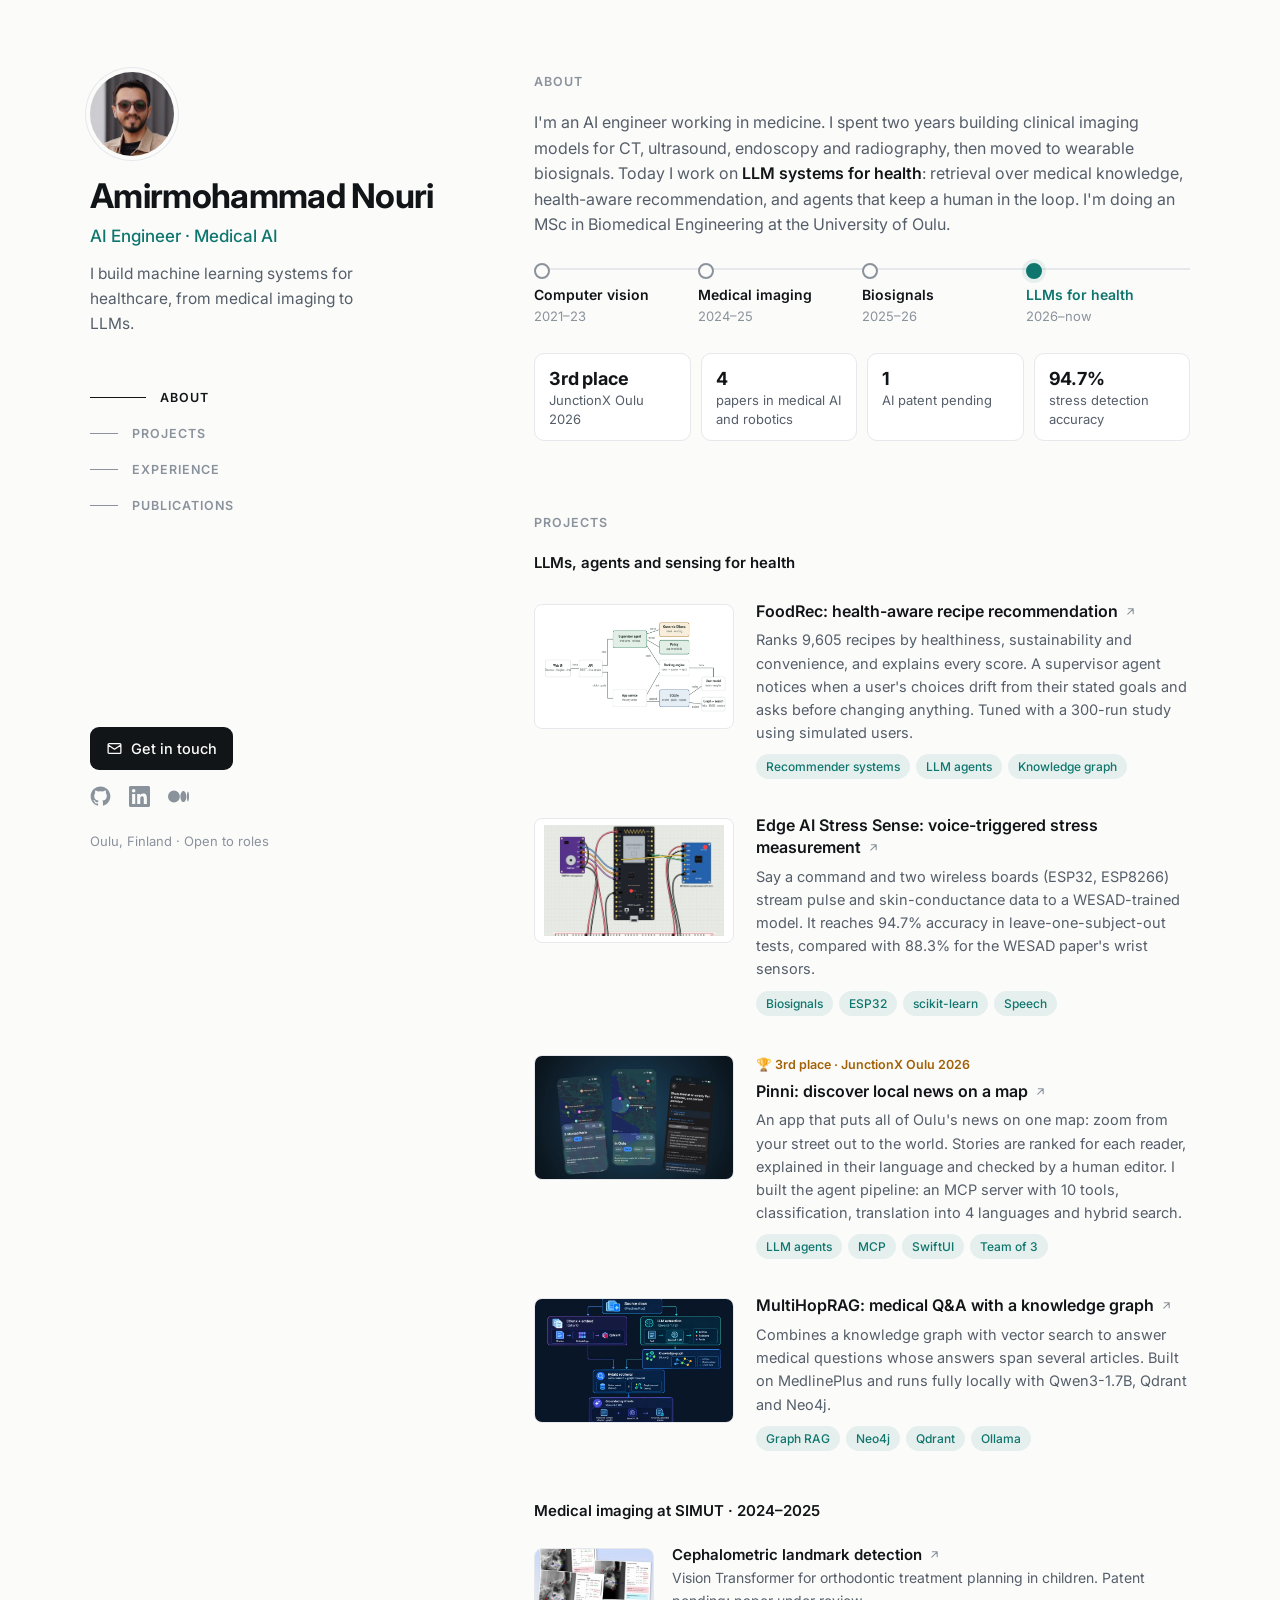
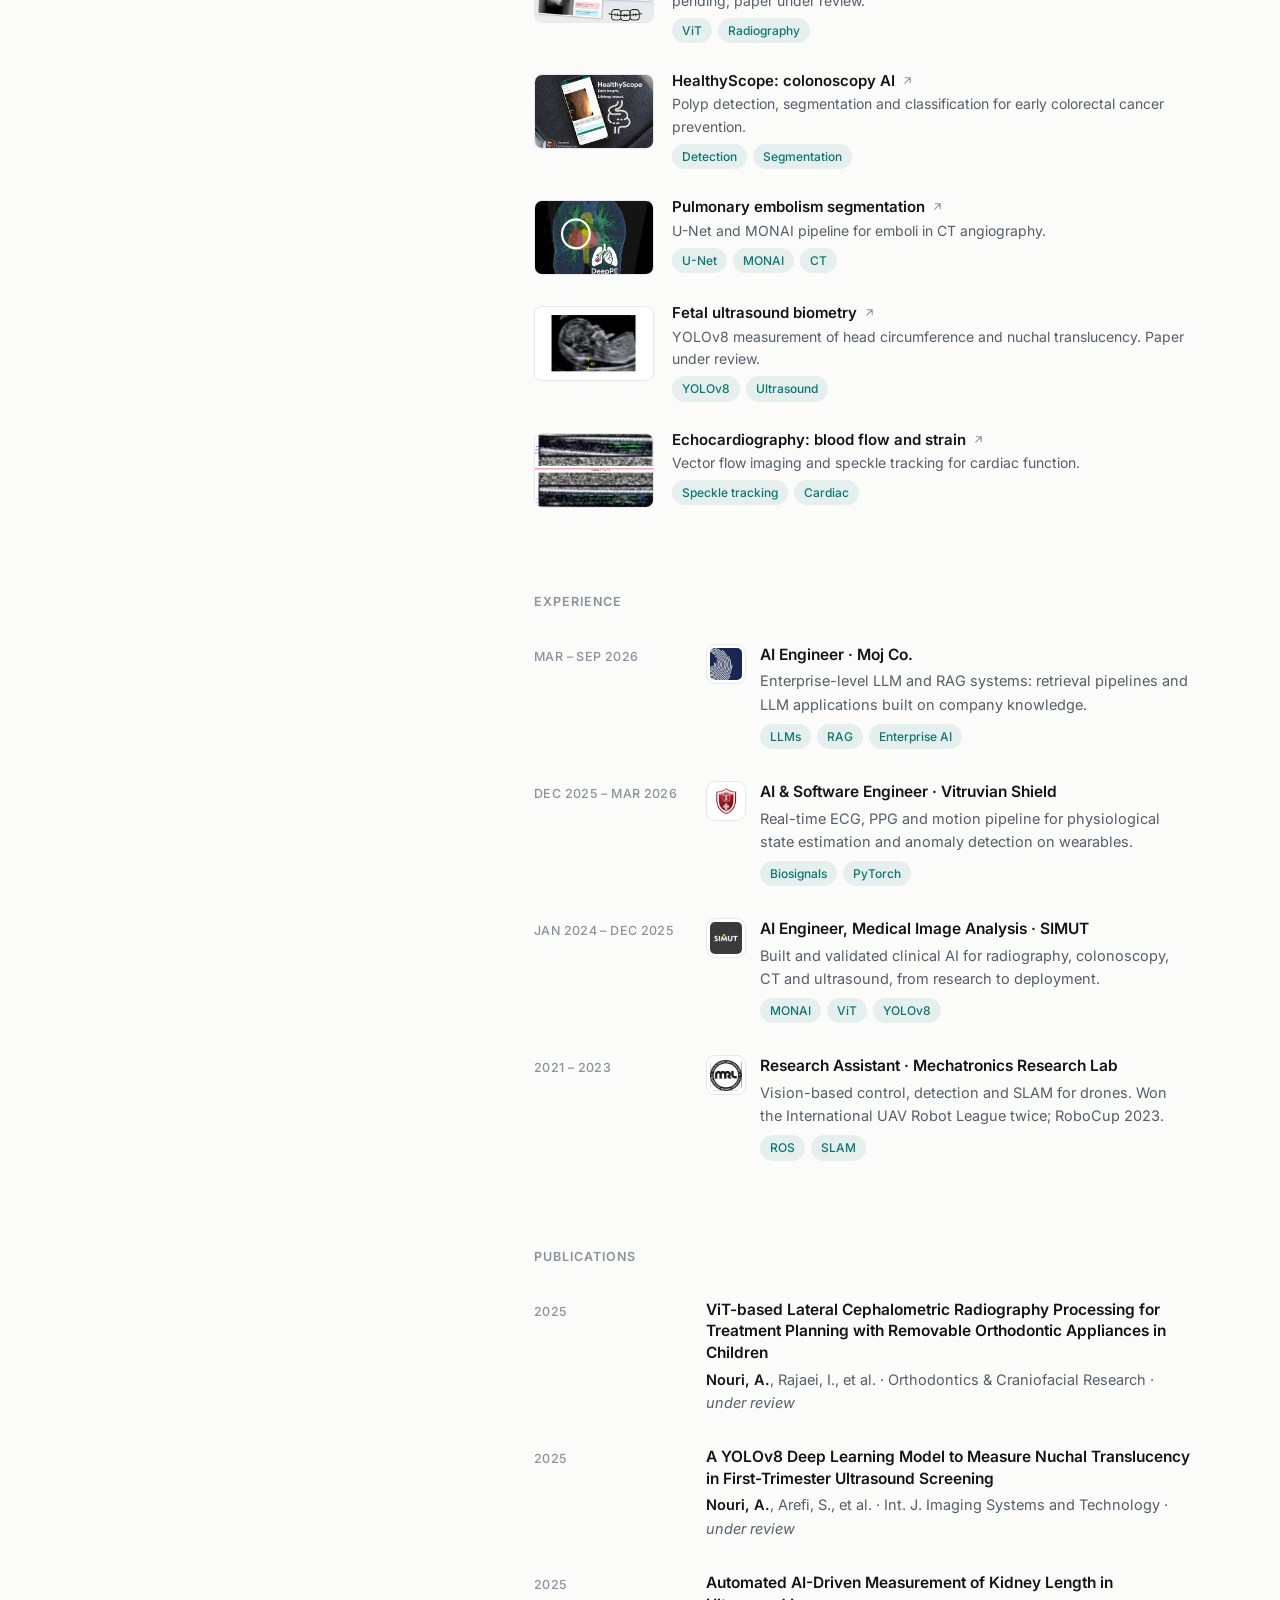
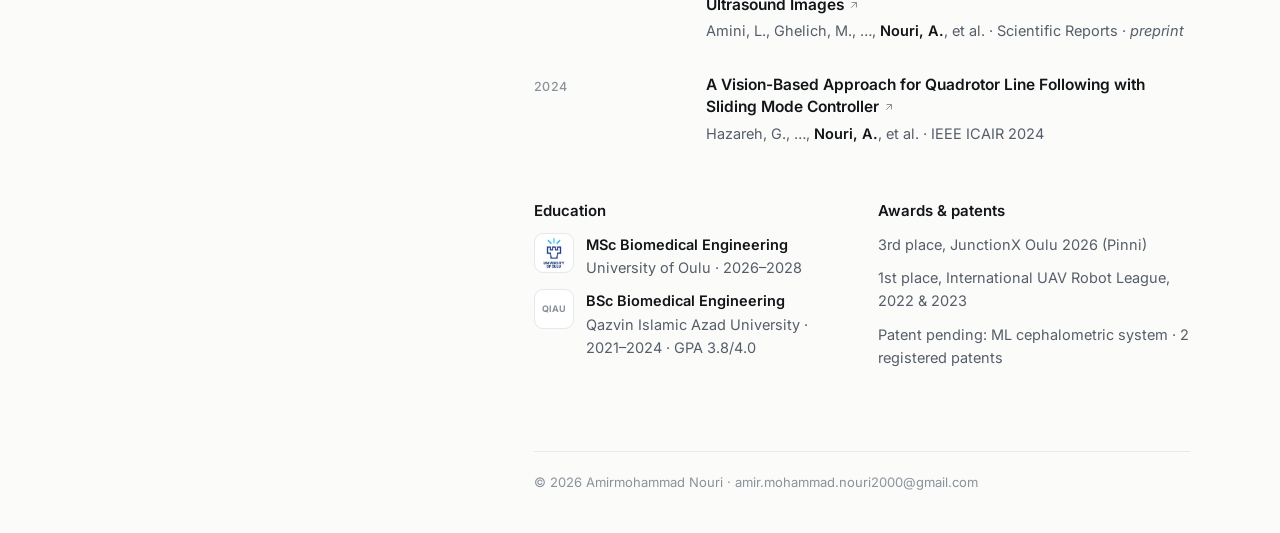
==== commit fd3ff4b0: "Add project detail pages, company logos and new project order - One page per project with overview, " ====
--- a/index.html
+++ b/index.html
@@ -88,11 +88,29 @@
       <ul class="projects">
 
         <li class="proj">
+          <img src="assets/img/foodrec.webp" alt="FoodRec system diagram" loading="lazy" class="light" />
+          <div>
+            <h4><a class="stretch" href="projects/foodrec.html" target="_blank" rel="noopener">FoodRec: health-aware recipe recommendation <svg><use href="#i-out"/></svg></a></h4>
+            <p>Ranks 9,605 recipes by healthiness, sustainability and convenience, and explains every score. A supervisor agent notices when a user's choices drift from their stated goals and asks before changing anything. Tuned with a 300-run study using simulated users.</p>
+            <p class="tags"><span>Recommender systems</span><span>LLM agents</span><span>Knowledge graph</span></p>
+          </div>
+        </li>
+
+        <li class="proj">
+          <img src="assets/img/stress-thumb.webp" alt="ESP32 wiring with microphone and accelerometer" loading="lazy" class="light" />
+          <div>
+            <h4><a class="stretch" href="projects/edge-ai-stress-sense.html" target="_blank" rel="noopener">Edge AI Stress Sense: voice-triggered stress measurement <svg><use href="#i-out"/></svg></a></h4>
+            <p>Say a command and two wireless boards (ESP32, ESP8266) stream pulse and skin-conductance data to a WESAD-trained model. It reaches 94.7% accuracy in leave-one-subject-out tests, compared with 88.3% for the WESAD paper's wrist sensors.</p>
+            <p class="tags"><span>Biosignals</span><span>ESP32</span><span>scikit-learn</span><span>Speech</span></p>
+          </div>
+        </li>
+
+        <li class="proj">
           <img src="assets/img/pinni.webp" alt="Pinni app screens: news map, news list and an explained story" loading="lazy" />
           <div>
             <p class="award">🏆 3rd place · JunctionX Oulu 2026</p>
-            <h4><a class="stretch" href="https://github.com/The-Arctic-byte/Pinni" target="_blank" rel="noopener">Pinni: discover local news on a map <svg><use href="#i-out"/></svg></a></h4>
-            <p>An app that puts all of Oulu's news on one map: zoom from your street out to the world. Stories are ranked for each reader, explained in their language and checked by a human editor. I built the agent pipeline (an MCP server with 10 tools, classification, translation into 4 languages, hybrid search), and stories on health, housing or safety always go to an editor.</p>
+            <h4><a class="stretch" href="projects/pinni.html" target="_blank" rel="noopener">Pinni: discover local news on a map <svg><use href="#i-out"/></svg></a></h4>
+            <p>An app that puts all of Oulu's news on one map: zoom from your street out to the world. Stories are ranked for each reader, explained in their language and checked by a human editor. I built the agent pipeline: an MCP server with 10 tools, classification, translation into 4 languages and hybrid search.</p>
             <p class="tags"><span>LLM agents</span><span>MCP</span><span>SwiftUI</span><span>Team of 3</span></p>
           </div>
         </li>
@@ -100,31 +118,11 @@
         <li class="proj">
           <img src="assets/img/rag-architecture.webp" alt="MultiHopRAG architecture diagram" loading="lazy" />
           <div>
-            <h4><a class="stretch" href="https://github.com/AmirMohammad-Nouri/MultiHopRAG" target="_blank" rel="noopener">MultiHopRAG: medical Q&amp;A with a knowledge graph <svg><use href="#i-out"/></svg></a></h4>
+            <h4><a class="stretch" href="projects/multihop-rag.html" target="_blank" rel="noopener">MultiHopRAG: medical Q&amp;A with a knowledge graph <svg><use href="#i-out"/></svg></a></h4>
             <p>Combines a knowledge graph with vector search to answer medical questions whose answers span several articles. Built on MedlinePlus and runs fully locally with Qwen3-1.7B, Qdrant and Neo4j.</p>
             <p class="tags"><span>Graph RAG</span><span>Neo4j</span><span>Qdrant</span><span>Ollama</span></p>
           </div>
         </li>
-
-        <li class="proj">
-          <img src="assets/img/foodrec.webp" alt="FoodRec system diagram" loading="lazy" class="light" />
-          <div>
-            <h4><a class="stretch" href="https://amirmohammad-nouri.github.io/foodrec-site/" target="_blank" rel="noopener">FoodRec: health-aware recipe recommendation <svg><use href="#i-out"/></svg></a></h4>
-            <p>Ranks 9,605 recipes by healthiness, sustainability and convenience, and explains every score. A supervisor agent notices when a user's choices drift from their stated goals and asks before changing anything. Tuned with a 300-run study using simulated users.</p>
-            <p class="tags"><span>Recommender systems</span><span>LLM agents</span><span>Knowledge graph</span></p>
-            <p class="more"><a href="https://amirmohammad-nouri.github.io/foodrec-site/" target="_blank" rel="noopener">Project site</a><a href="https://github.com/AmirMohammad-Nouri/agentic_recom_sys" target="_blank" rel="noopener">GitHub</a></p>
-          </div>
-        </li>
-
-        <li class="proj">
-          <img src="assets/img/stress-dashboard.webp" alt="Edge AI Stress Sense dashboard" loading="lazy" class="tl" />
-          <div>
-            <h4><a class="stretch" href="https://amirmohammad-nouri.github.io/edge-ai-stress-sense/" target="_blank" rel="noopener">Edge AI Stress Sense: voice-triggered stress measurement <svg><use href="#i-out"/></svg></a></h4>
-            <p>Say a command and two wireless boards (ESP32, ESP8266) stream pulse and skin-conductance data to a WESAD-trained model. It reaches 94.7% accuracy in leave-one-subject-out tests, compared with 88.3% for the WESAD paper's wrist sensors.</p>
-            <p class="tags"><span>Biosignals</span><span>ESP32</span><span>scikit-learn</span><span>Speech</span></p>
-            <p class="more"><a href="https://amirmohammad-nouri.github.io/edge-ai-stress-sense/" target="_blank" rel="noopener">Project site</a><a href="https://github.com/AmirMohammad-Nouri/edge-ai-stress-sense" target="_blank" rel="noopener">GitHub</a></p>
-          </div>
-        </li>
       </ul>
 
       <h3 class="group">Medical imaging at SIMUT · 2024–2025</h3>
@@ -132,7 +130,7 @@
         <li class="proj">
           <img src="assets/img/ceph.webp" alt="" loading="lazy" />
           <div>
-            <h4><a class="stretch" href="https://www.linkedin.com/posts/amir-mohammad-nouri_artificialintelligence-ai-computervision-activity-7368253060206202884-AHf6" target="_blank" rel="noopener">Cephalometric landmark detection <svg><use href="#i-out"/></svg></a></h4>
+            <h4><a class="stretch" href="projects/cephalometric.html" target="_blank" rel="noopener">Cephalometric landmark detection <svg><use href="#i-out"/></svg></a></h4>
             <p>Vision Transformer for orthodontic treatment planning in children. Patent pending; paper under review.</p>
             <p class="tags"><span>ViT</span><span>Radiography</span></p>
           </div>
@@ -140,7 +138,7 @@
         <li class="proj">
           <img src="assets/img/healthyscope.webp" alt="" loading="lazy" />
           <div>
-            <h4><a class="stretch" href="https://www.linkedin.com/posts/amir-mohammad-nouri_ai-healthcare-medicalimaging-activity-7372578269193211904-CAMK" target="_blank" rel="noopener">HealthyScope: colonoscopy AI <svg><use href="#i-out"/></svg></a></h4>
+            <h4><a class="stretch" href="projects/healthyscope.html" target="_blank" rel="noopener">HealthyScope: colonoscopy AI <svg><use href="#i-out"/></svg></a></h4>
             <p>Polyp detection, segmentation and classification for early colorectal cancer prevention.</p>
             <p class="tags"><span>Detection</span><span>Segmentation</span></p>
           </div>
@@ -148,7 +146,7 @@
         <li class="proj">
           <img src="assets/img/pe.webp" alt="" loading="lazy" />
           <div>
-            <h4><a class="stretch" href="https://www.linkedin.com/posts/amir-mohammad-nouri_deeppe-medicalimaging-pulmonaryembolism-ugcPost-7396423721638461440-N0zh/" target="_blank" rel="noopener">Pulmonary embolism segmentation <svg><use href="#i-out"/></svg></a></h4>
+            <h4><a class="stretch" href="projects/pulmonary-embolism.html" target="_blank" rel="noopener">Pulmonary embolism segmentation <svg><use href="#i-out"/></svg></a></h4>
             <p>U-Net and MONAI pipeline for emboli in CT angiography.</p>
             <p class="tags"><span>U-Net</span><span>MONAI</span><span>CT</span></p>
           </div>
@@ -156,7 +154,7 @@
         <li class="proj">
           <img src="assets/img/fetal.webp" alt="" loading="lazy" class="contain" />
           <div>
-            <h4><a class="stretch" href="https://www.linkedin.com/posts/mostafa-ghelich-oghli_simuts-ai-powered-solution-the-future-ugcPost-7231615047481851904-KeFV" target="_blank" rel="noopener">Fetal ultrasound biometry <svg><use href="#i-out"/></svg></a></h4>
+            <h4><a class="stretch" href="projects/fetal-ultrasound.html" target="_blank" rel="noopener">Fetal ultrasound biometry <svg><use href="#i-out"/></svg></a></h4>
             <p>YOLOv8 measurement of head circumference and nuchal translucency. Paper under review.</p>
             <p class="tags"><span>YOLOv8</span><span>Ultrasound</span></p>
           </div>
@@ -164,7 +162,7 @@
         <li class="proj">
           <img src="assets/img/echo.webp" alt="" loading="lazy" />
           <div>
-            <h4><a class="stretch" href="https://www.linkedin.com/posts/amir-mohammad-nouri_artificialintelligence-medicalimaging-vectorflow-activity-7322564285799317504-BaWG" target="_blank" rel="noopener">Echocardiography: blood flow and strain <svg><use href="#i-out"/></svg></a></h4>
+            <h4><a class="stretch" href="projects/echocardiography.html" target="_blank" rel="noopener">Echocardiography: blood flow and strain <svg><use href="#i-out"/></svg></a></h4>
             <p>Vector flow imaging and speckle tracking for cardiac function.</p>
             <p class="tags"><span>Speckle tracking</span><span>Cardiac</span></p>
           </div>
@@ -177,19 +175,19 @@
       <ul class="rows">
         <li>
           <span class="when">Mar – Sep 2026</span>
-          <div><h4>AI Engineer · Moj Co.</h4><p>Real-time vision for live sports broadcasts: camera calibration, field localisation, virtual ads and player tracking.</p><p class="tags"><span>C++</span><span>OpenCV</span></p></div>
+          <div class="org"><img src="assets/img/logo-moj.webp" alt="Moj Co. logo" loading="lazy" /><div><h4>AI Engineer · Moj Co.</h4><p>Enterprise-level LLM and RAG systems: retrieval pipelines and LLM applications built on company knowledge.</p><p class="tags"><span>LLMs</span><span>RAG</span><span>Enterprise AI</span></p></div></div>
         </li>
         <li>
           <span class="when">Dec 2025 – Mar 2026</span>
-          <div><h4>AI &amp; Software Engineer · Vitruvian Shield</h4><p>Real-time ECG, PPG and motion pipeline for physiological state estimation and anomaly detection on wearables.</p><p class="tags"><span>Biosignals</span><span>PyTorch</span></p></div>
+          <div class="org"><img src="assets/img/logo-vit.webp" alt="Vitruvian Shield logo" loading="lazy" /><div><h4>AI &amp; Software Engineer · Vitruvian Shield</h4><p>Real-time ECG, PPG and motion pipeline for physiological state estimation and anomaly detection on wearables.</p><p class="tags"><span>Biosignals</span><span>PyTorch</span></p></div></div>
         </li>
         <li>
           <span class="when">Jan 2024 – Dec 2025</span>
-          <div><h4>AI Engineer, Medical Image Analysis · SIMUT</h4><p>Built and validated clinical AI for radiography, colonoscopy, CT and ultrasound, from research to deployment.</p><p class="tags"><span>MONAI</span><span>ViT</span><span>YOLOv8</span></p></div>
+          <div class="org"><img src="assets/img/logo-simut.webp" alt="SIMUT logo" loading="lazy" /><div><h4>AI Engineer, Medical Image Analysis · SIMUT</h4><p>Built and validated clinical AI for radiography, colonoscopy, CT and ultrasound, from research to deployment.</p><p class="tags"><span>MONAI</span><span>ViT</span><span>YOLOv8</span></p></div></div>
         </li>
         <li>
           <span class="when">2021 – 2023</span>
-          <div><h4>Research Assistant · Mechatronics Research Lab</h4><p>Vision-based control, detection and SLAM for drones. Won the International UAV Robot League twice; RoboCup 2023.</p><p class="tags"><span>ROS</span><span>SLAM</span></p></div>
+          <div class="org"><img src="assets/img/logo-mrl.webp" alt="Mechatronics Research Lab logo" loading="lazy" /><div><h4>Research Assistant · Mechatronics Research Lab</h4><p>Vision-based control, detection and SLAM for drones. Won the International UAV Robot League twice; RoboCup 2023.</p><p class="tags"><span>ROS</span><span>SLAM</span></p></div></div>
         </li>
       </ul>
     </section>
@@ -218,8 +216,8 @@
       <div class="cols">
         <div>
           <h3 class="group">Education</h3>
-          <p><b>MSc Biomedical Engineering</b><br>University of Oulu · 2026–2028</p>
-          <p><b>BSc Biomedical Engineering</b><br>Qazvin Islamic Azad University · 2021–2024 · GPA 3.8/4.0</p>
+          <p class="edu"><img src="assets/img/logo-oulu.webp" alt="University of Oulu logo" loading="lazy" /><span><b>MSc Biomedical Engineering</b><br>University of Oulu · 2026–2028</span></p>
+          <p class="edu"><span class="logo-ph" aria-hidden="true">QIAU</span><span><b>BSc Biomedical Engineering</b><br>Qazvin Islamic Azad University · 2021–2024 · GPA 3.8/4.0</span></p>
         </div>
         <div>
           <h3 class="group">Awards &amp; patents</h3>
--- a/assets/css/style.css
+++ b/assets/css/style.css
@@ -120,9 +120,6 @@
 .proj .award { display: inline-block; margin-bottom: 6px; font-size: 12.5px; font-weight: 600; color: var(--gold); }
 .tags { display: flex; flex-wrap: wrap; gap: 6px; margin-top: 10px; }
 .tags span { font-size: 12px; font-weight: 500; padding: 3px 10px; border-radius: 99px; background: var(--accent-soft); color: var(--accent); }
-.more { position: relative; z-index: 1; display: flex; gap: 16px; margin-top: 10px; }
-.more a { font-size: 13.5px; font-weight: 500; color: var(--text); border-bottom: 1px solid var(--line); }
-.more a:hover { color: var(--accent); border-color: var(--accent); }
 
 .projects.small .proj { grid-template-columns: 120px 1fr; gap: 18px; padding: 12px 16px; }
 .projects.small h4 { font-size: 15px; margin-bottom: 2px; }
@@ -140,6 +137,10 @@
 .rows p { color: var(--muted); font-size: 14.5px; margin-top: 4px; }
 .rows .tags { margin-top: 8px; }
 .pubs b { color: var(--text); font-weight: 600; }
+.org { display: grid; grid-template-columns: 40px 1fr; gap: 14px; align-items: start; }
+.org img, .edu img { width: 40px; height: 40px; border-radius: 9px; object-fit: contain; background: #fff; border: 1px solid var(--line); padding: 3px; }
+.logo-ph { width: 40px; height: 40px; border-radius: 9px; border: 1px solid var(--line); background: var(--panel); display: grid; place-items: center; font-size: 9px; font-weight: 700; color: var(--faint); letter-spacing: .02em; }
+.cols p.edu { display: grid; grid-template-columns: 40px 1fr; gap: 12px; align-items: start; }
 
 .cols { display: grid; grid-template-columns: 1fr 1fr; gap: 32px; margin-top: 36px; }
 .cols p { color: var(--muted); font-size: 14.5px; margin-bottom: 10px; }
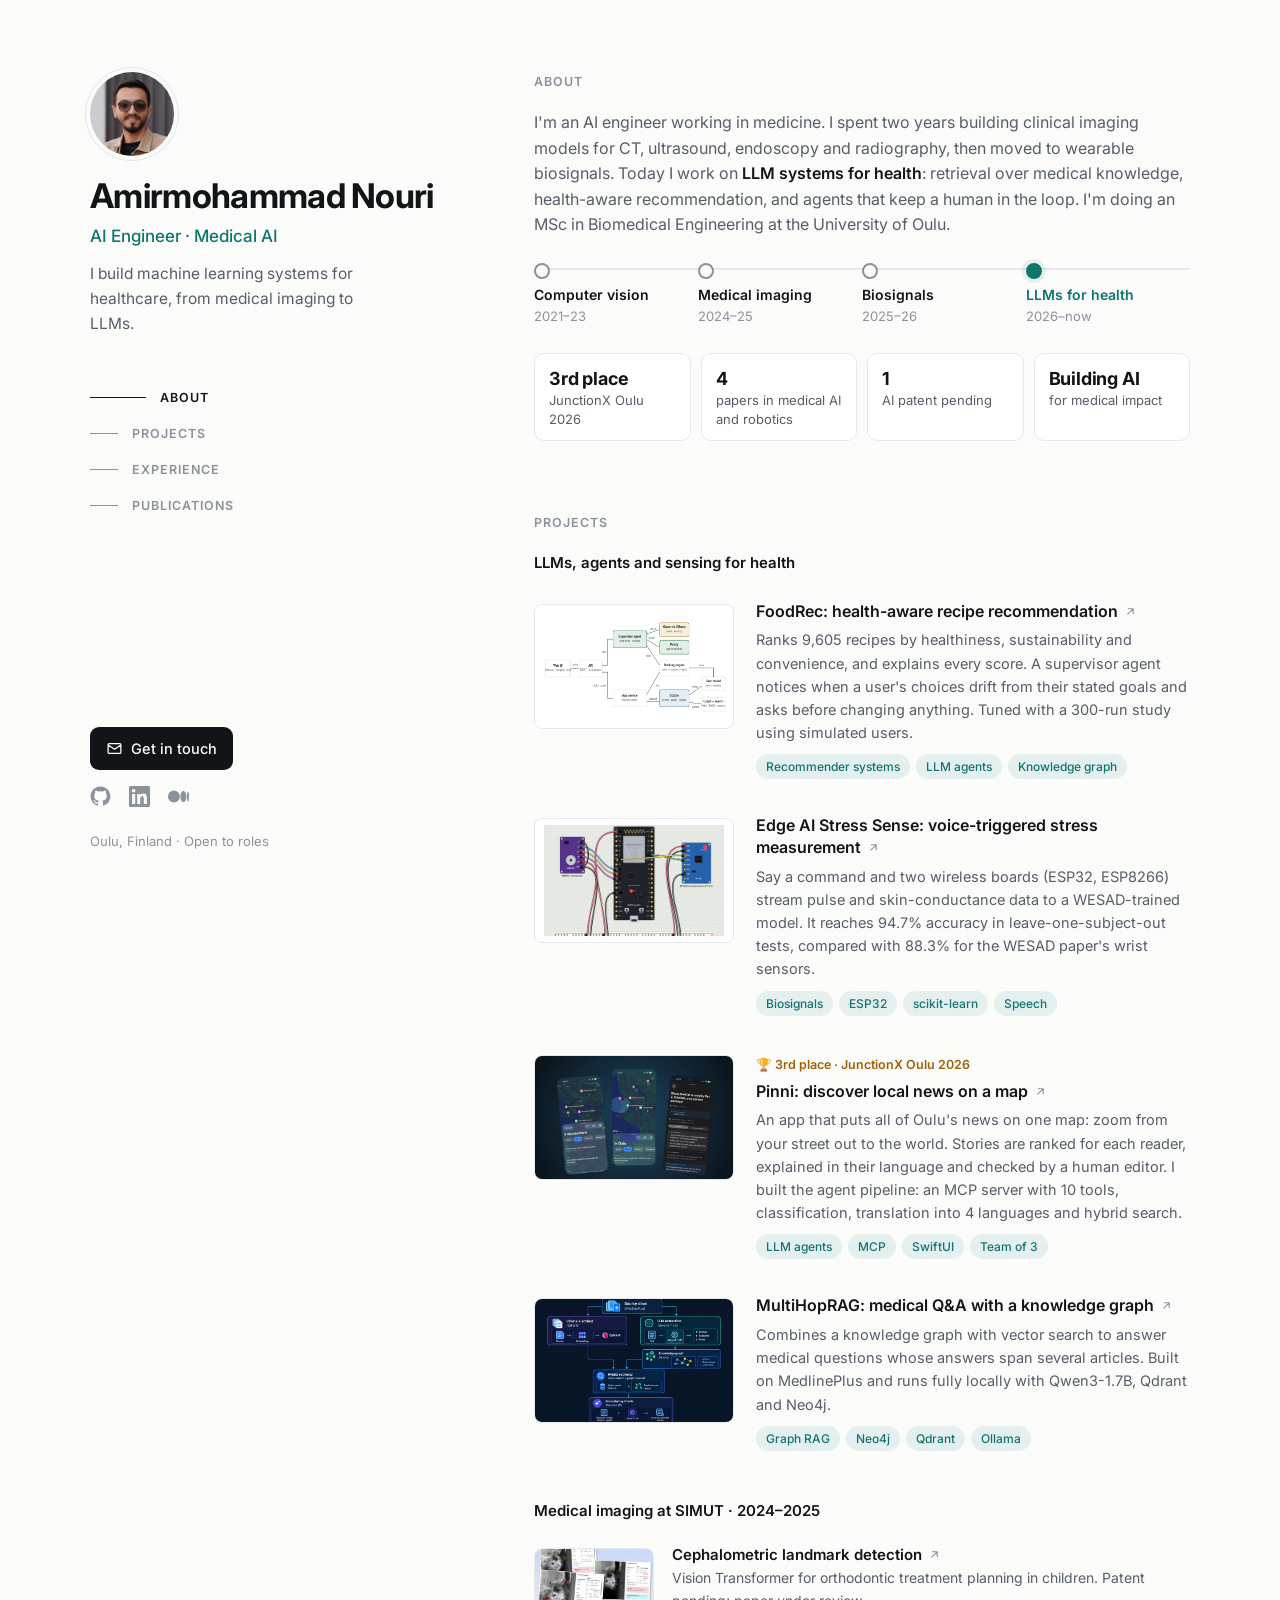
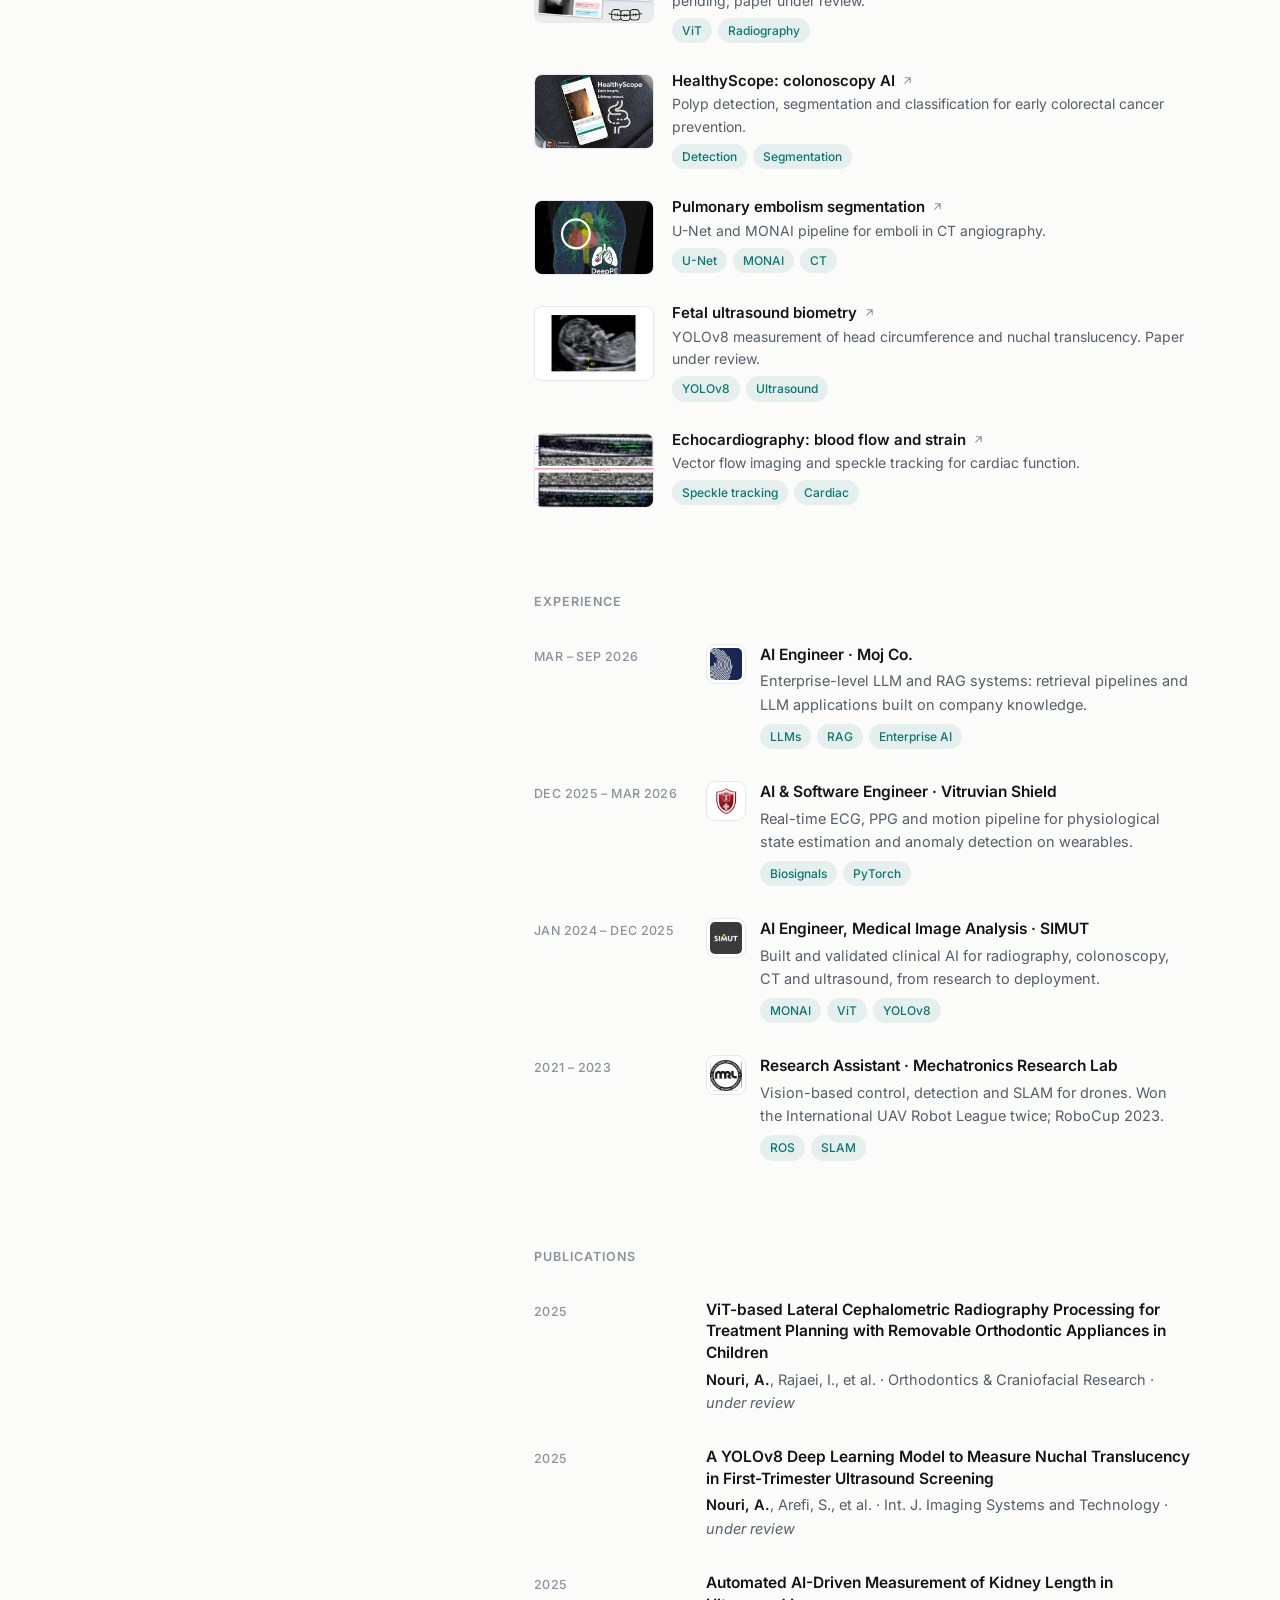
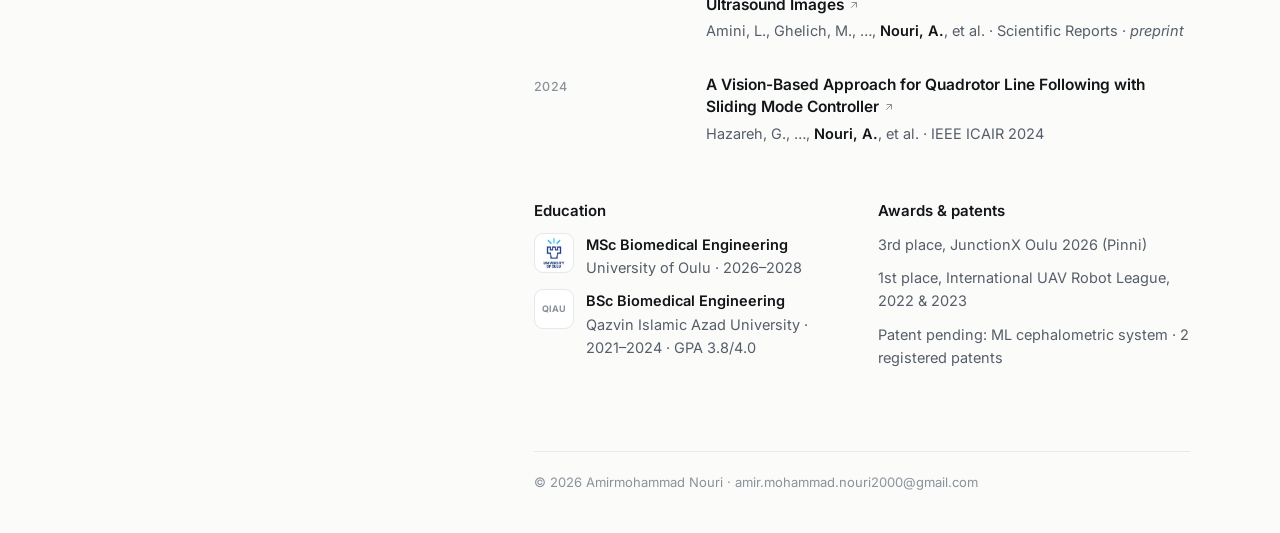
==== commit 0838763a: "Update about highlight to 'Building AI for medical impact'" ====
--- a/index.html
+++ b/index.html
@@ -77,7 +77,7 @@
         <li><b>3rd place</b> JunctionX Oulu 2026</li>
         <li><b>4</b> papers in medical AI and robotics</li>
         <li><b>1</b> AI patent pending</li>
-        <li><b>94.7%</b> stress detection accuracy</li>
+        <li><b>Building AI</b> for medical impact</li>
       </ul>
     </section>
 
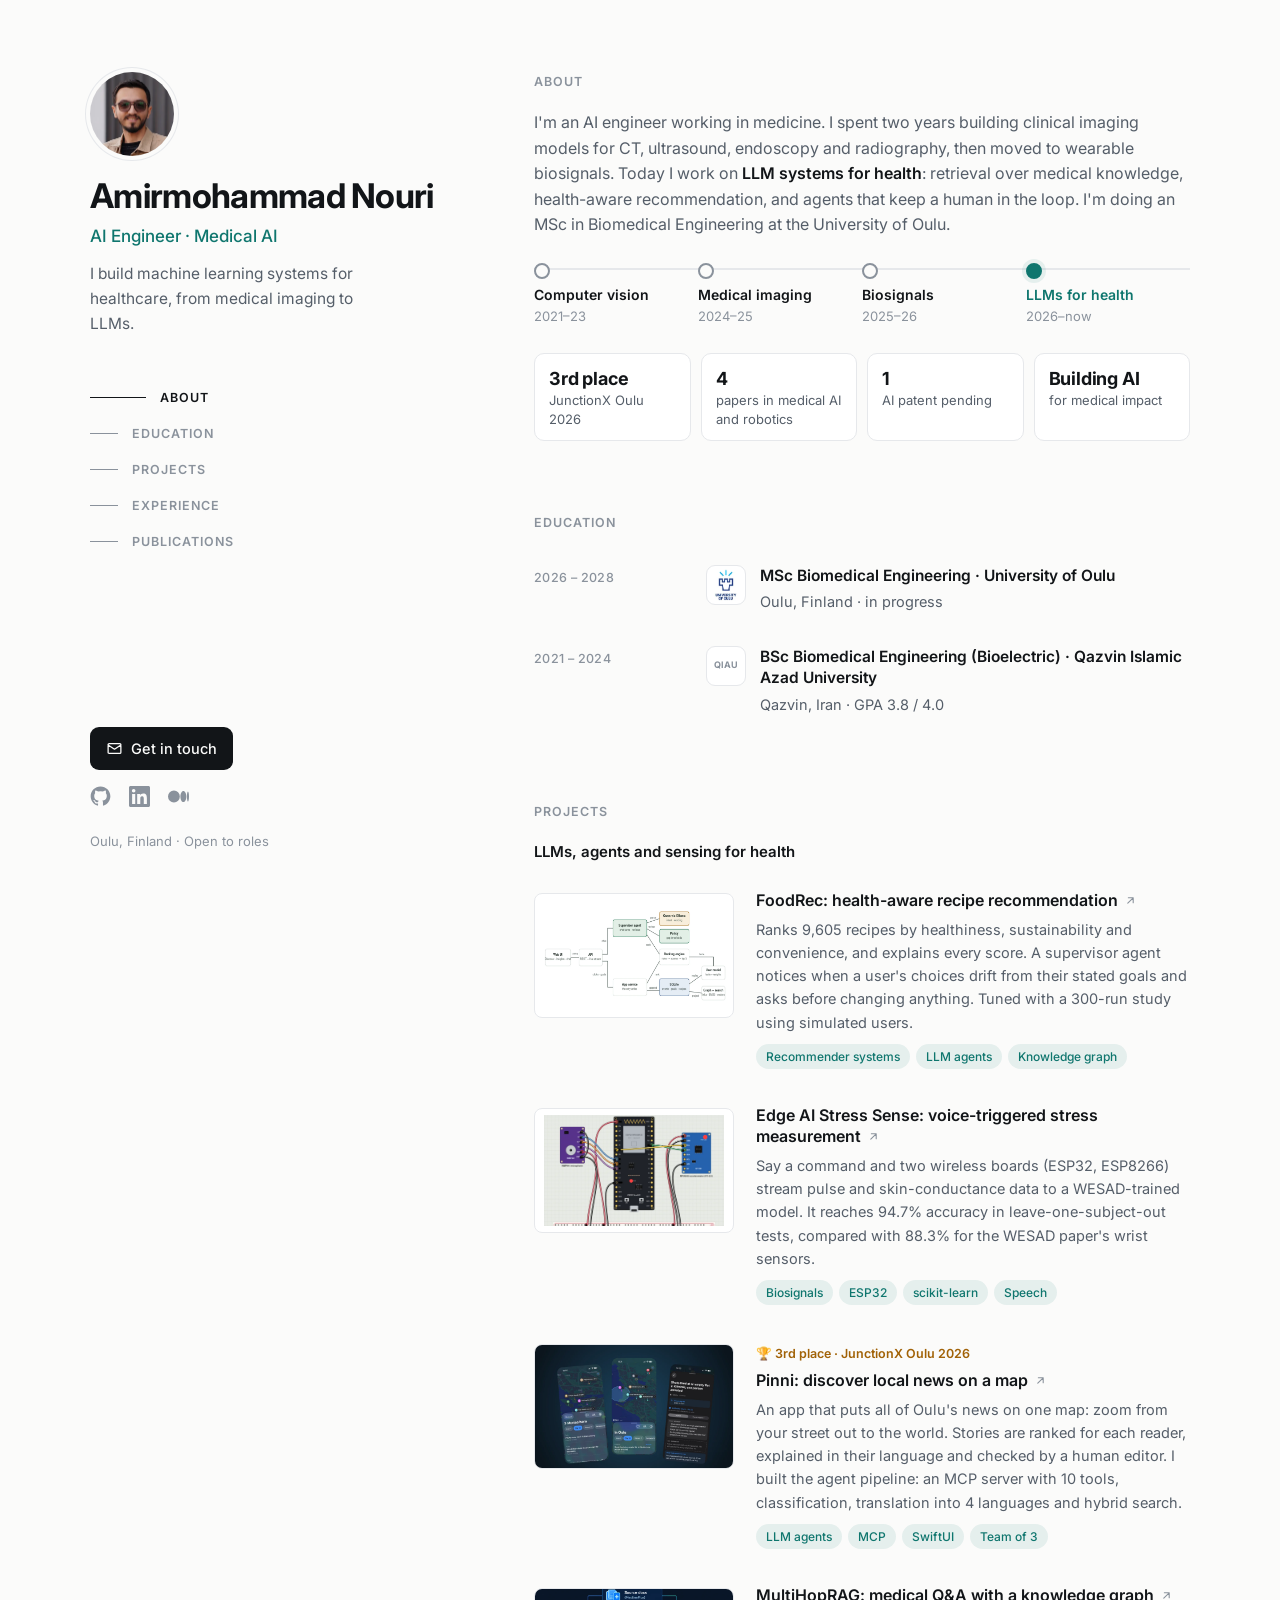
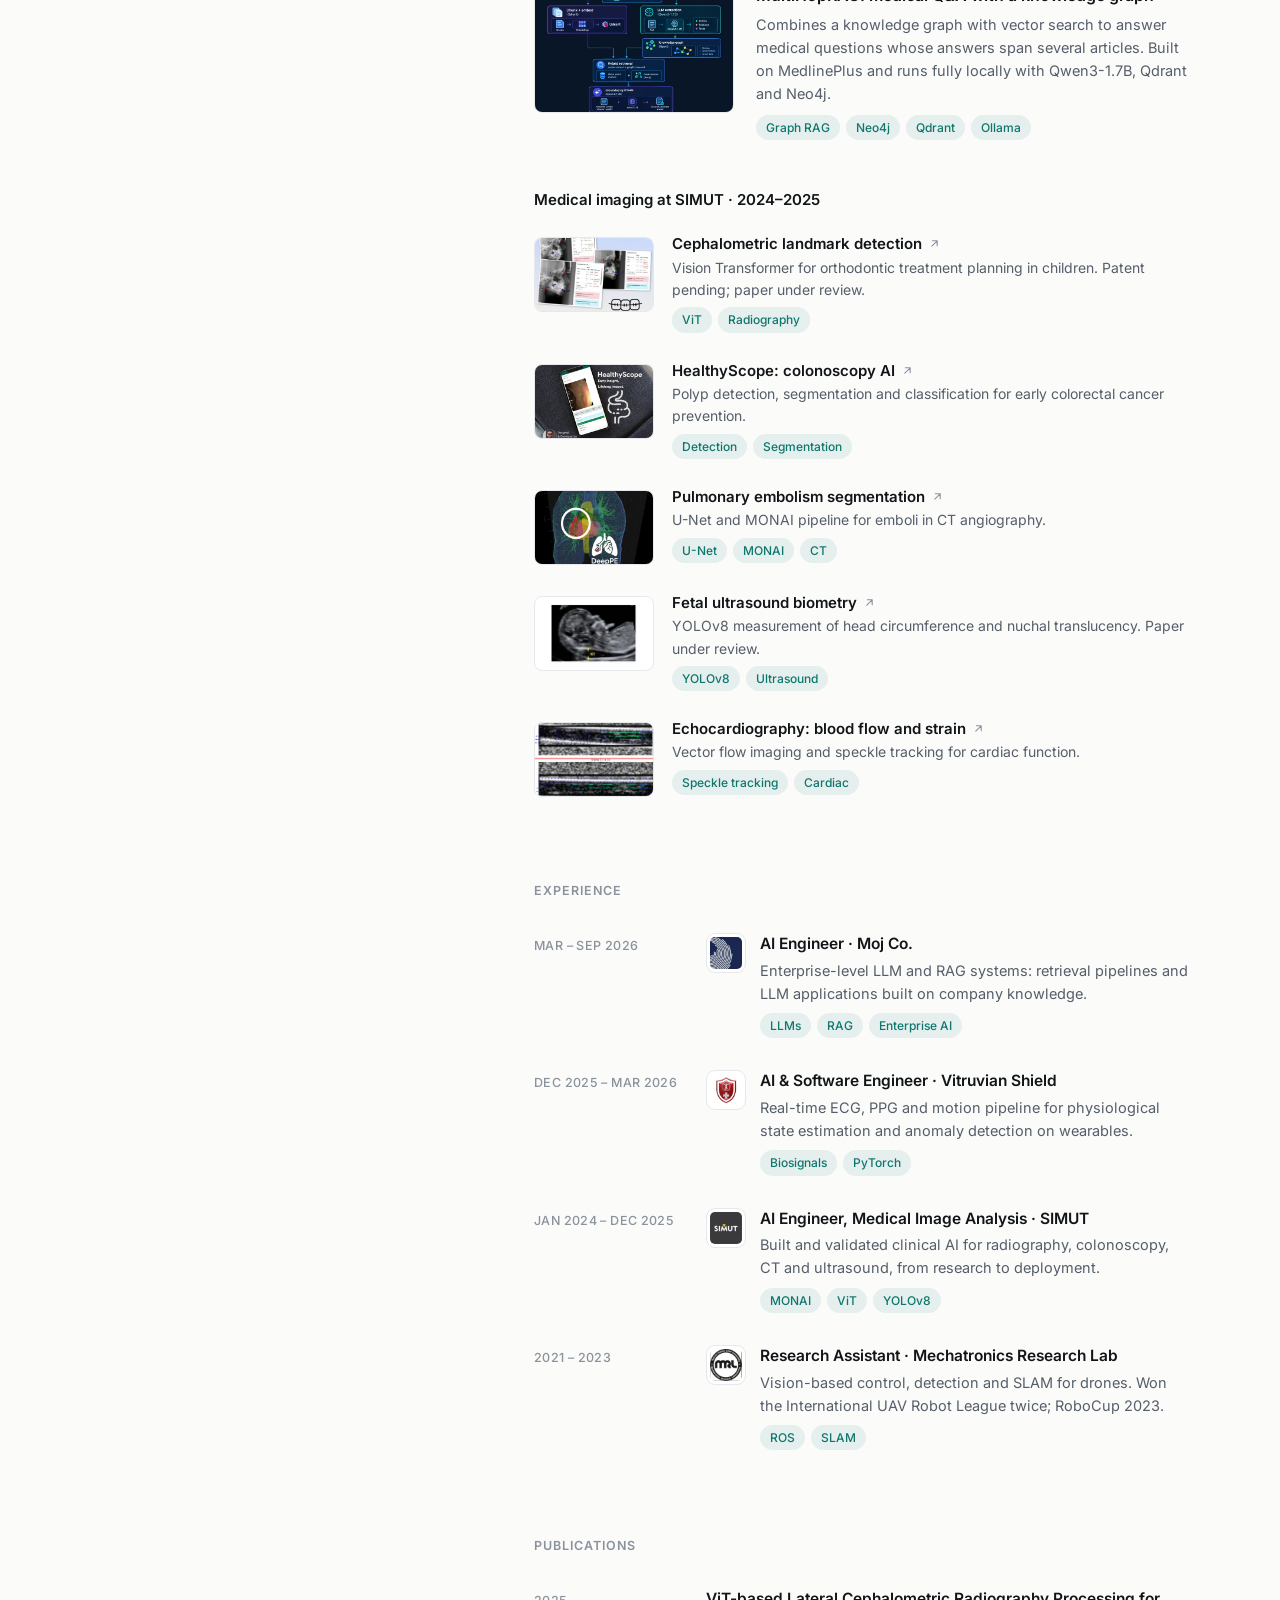
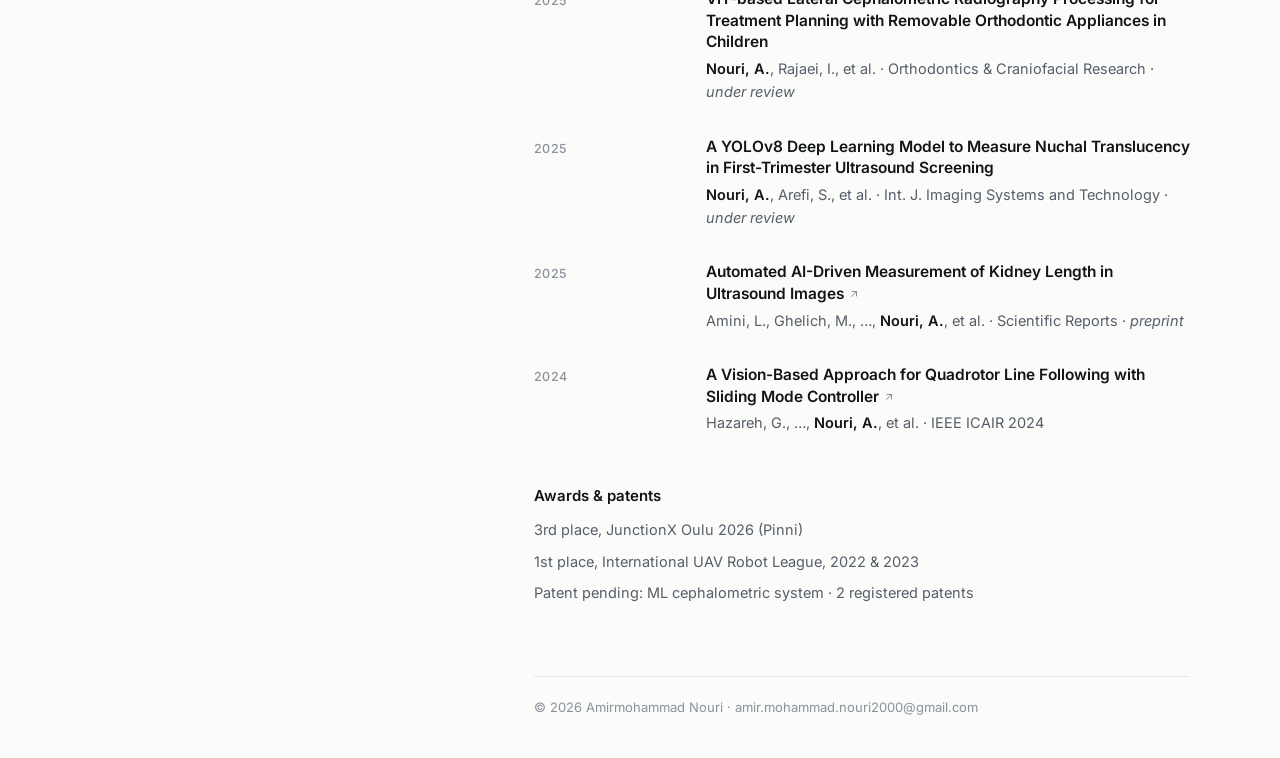
==== commit 9903ff4a: "Move education into its own section below About" ====
--- a/index.html
+++ b/index.html
@@ -37,6 +37,7 @@
 
       <nav class="toc" aria-label="Sections">
         <a href="#about"><span></span>About</a>
+        <a href="#education"><span></span>Education</a>
         <a href="#projects"><span></span>Projects</a>
         <a href="#experience"><span></span>Experience</a>
         <a href="#publications"><span></span>Publications</a>
@@ -81,6 +82,20 @@
       </ul>
     </section>
 
+    <section id="education">
+      <h2 class="sec">Education</h2>
+      <ul class="rows">
+        <li>
+          <span class="when">2026 – 2028</span>
+          <div class="org"><img src="assets/img/logo-oulu.webp" alt="University of Oulu logo" loading="lazy" /><div><h4>MSc Biomedical Engineering · University of Oulu</h4><p>Oulu, Finland · in progress</p></div></div>
+        </li>
+        <li>
+          <span class="when">2021 – 2024</span>
+          <div class="org"><span class="logo-ph" aria-hidden="true">QIAU</span><div><h4>BSc Biomedical Engineering (Bioelectric) · Qazvin Islamic Azad University</h4><p>Qazvin, Iran · GPA 3.8 / 4.0</p></div></div>
+        </li>
+      </ul>
+    </section>
+
     <section id="projects">
       <h2 class="sec">Projects</h2>
 
@@ -213,18 +228,11 @@
         </li>
       </ul>
 
-      <div class="cols">
-        <div>
-          <h3 class="group">Education</h3>
-          <p class="edu"><img src="assets/img/logo-oulu.webp" alt="University of Oulu logo" loading="lazy" /><span><b>MSc Biomedical Engineering</b><br>University of Oulu · 2026–2028</span></p>
-          <p class="edu"><span class="logo-ph" aria-hidden="true">QIAU</span><span><b>BSc Biomedical Engineering</b><br>Qazvin Islamic Azad University · 2021–2024 · GPA 3.8/4.0</span></p>
-        </div>
-        <div>
-          <h3 class="group">Awards &amp; patents</h3>
-          <p>3rd place, JunctionX Oulu 2026 (Pinni)</p>
-          <p>1st place, International UAV Robot League, 2022 &amp; 2023</p>
-          <p>Patent pending: ML cephalometric system · 2 registered patents</p>
-        </div>
+      <div class="awards">
+        <h3 class="group">Awards &amp; patents</h3>
+        <p>3rd place, JunctionX Oulu 2026 (Pinni)</p>
+        <p>1st place, International UAV Robot League, 2022 &amp; 2023</p>
+        <p>Patent pending: ML cephalometric system · 2 registered patents</p>
       </div>
     </section>
 
--- a/assets/css/style.css
+++ b/assets/css/style.css
@@ -138,6 +138,8 @@
 .rows .tags { margin-top: 8px; }
 .pubs b { color: var(--text); font-weight: 600; }
 .org { display: grid; grid-template-columns: 40px 1fr; gap: 14px; align-items: start; }
+.awards { margin-top: 36px; }
+.awards p { color: var(--muted); font-size: 14.5px; margin-bottom: 8px; }
 .org img, .edu img { width: 40px; height: 40px; border-radius: 9px; object-fit: contain; background: #fff; border: 1px solid var(--line); padding: 3px; }
 .logo-ph { width: 40px; height: 40px; border-radius: 9px; border: 1px solid var(--line); background: var(--panel); display: grid; place-items: center; font-size: 9px; font-weight: 700; color: var(--faint); letter-spacing: .02em; }
 .cols p.edu { display: grid; grid-template-columns: 40px 1fr; gap: 12px; align-items: start; }
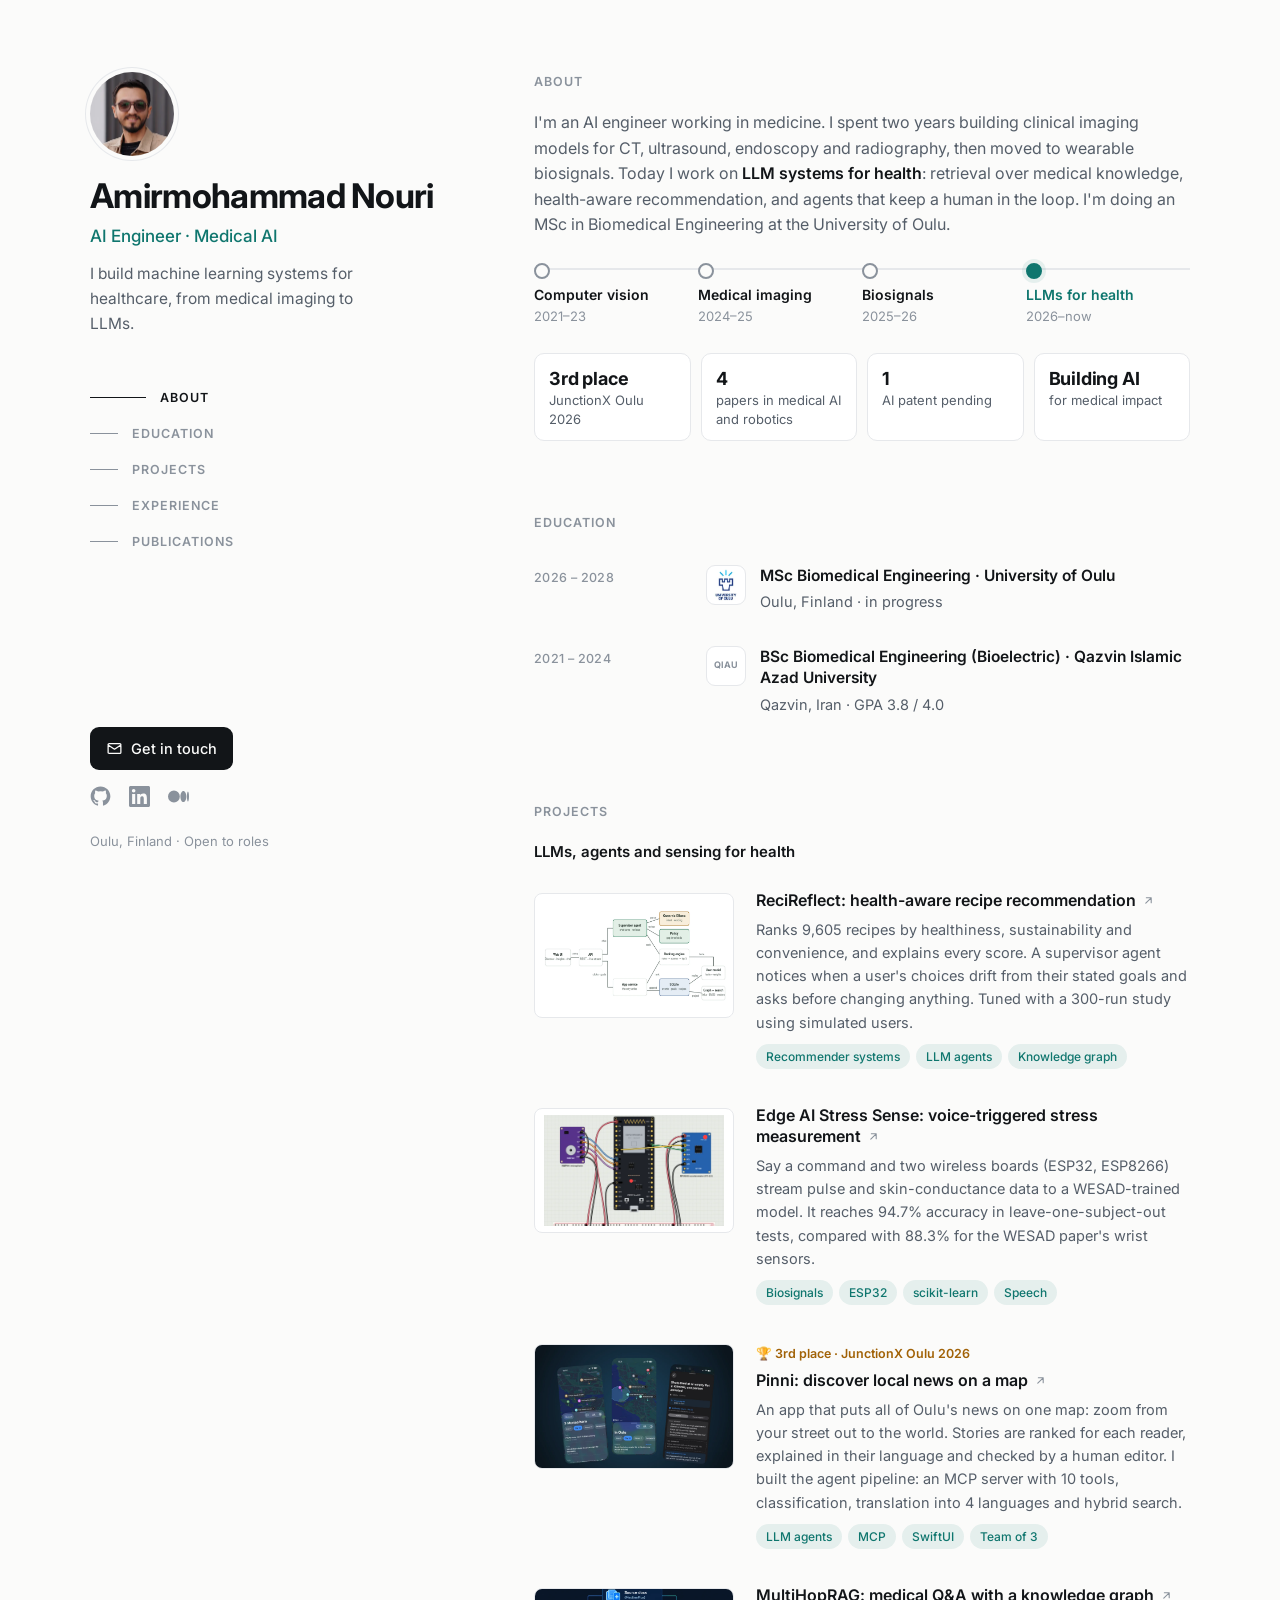
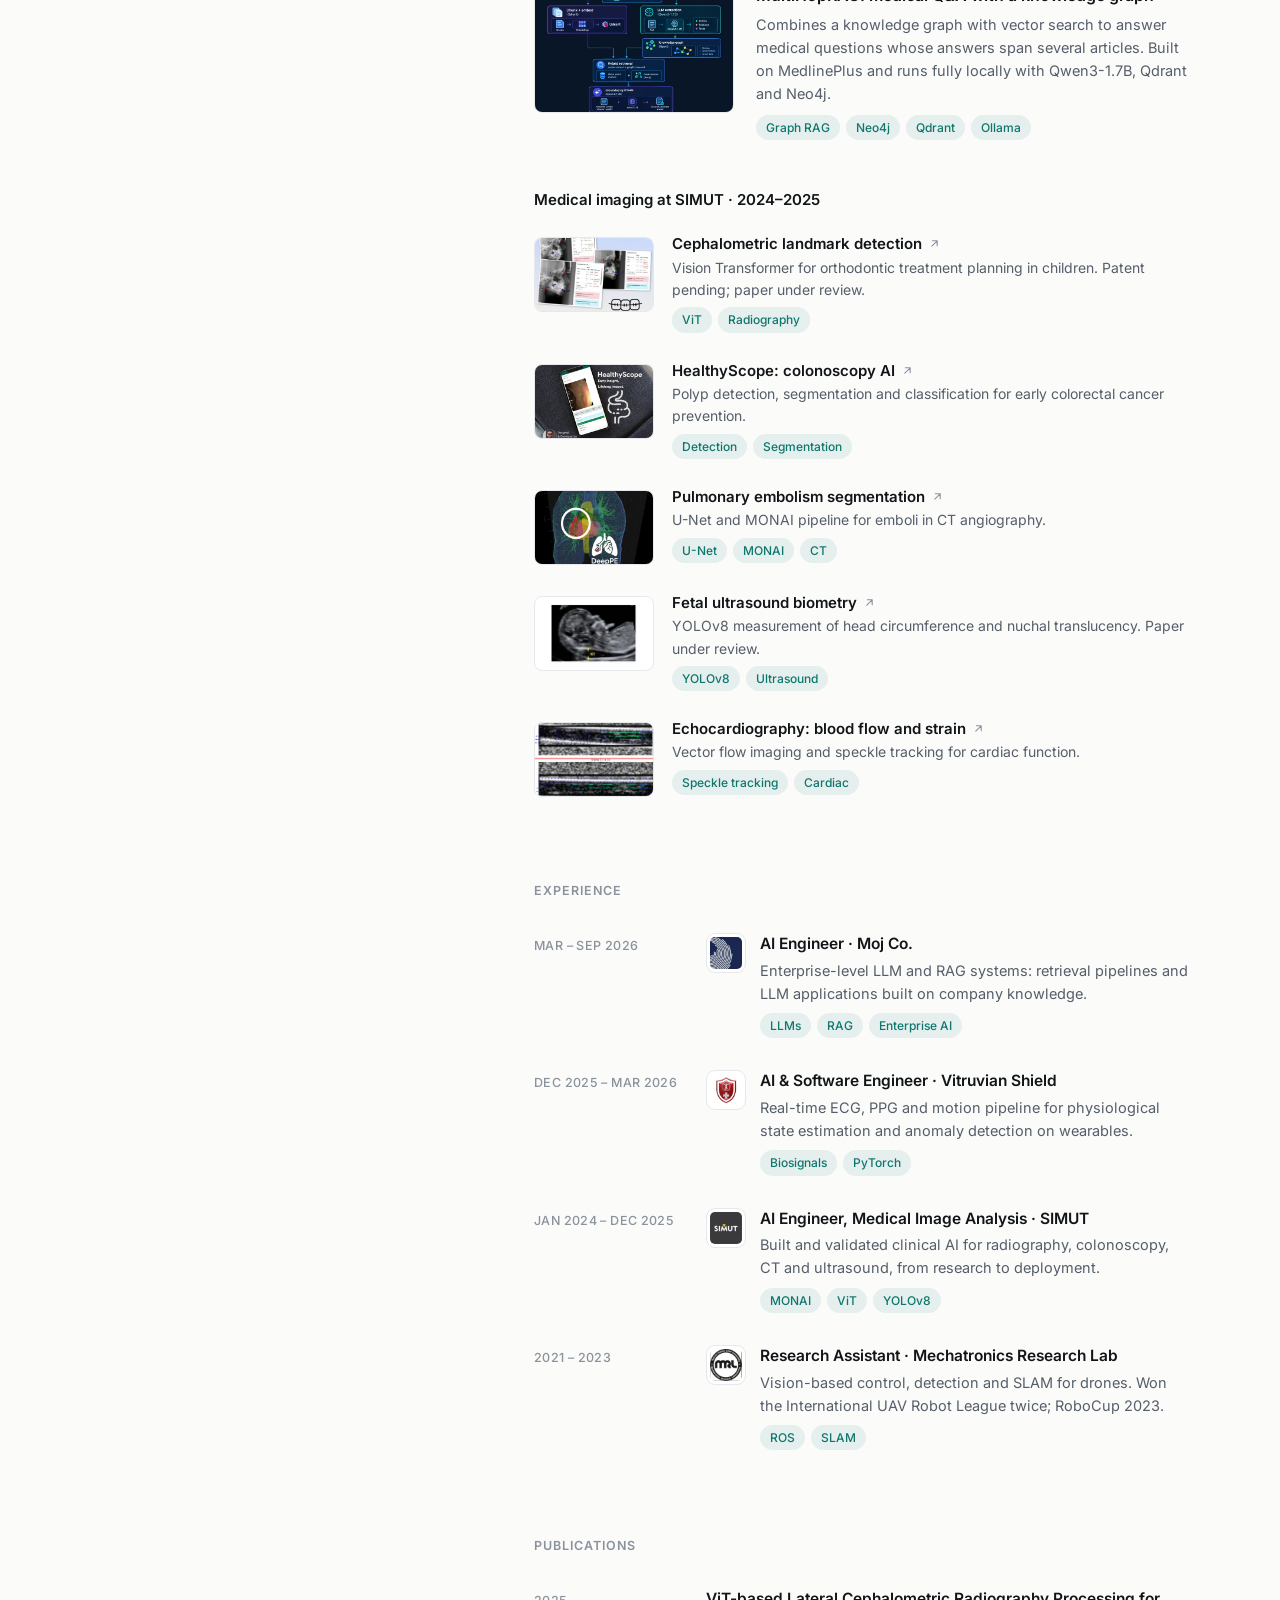
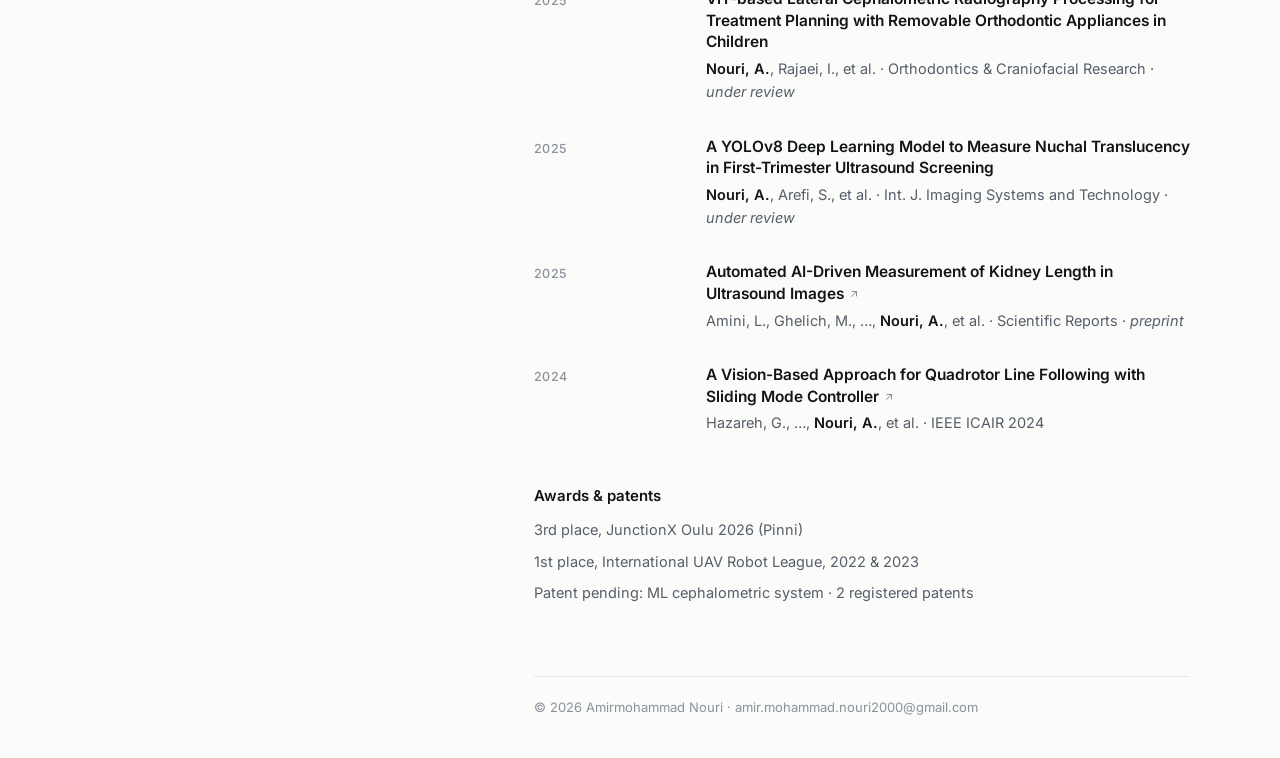
==== commit df3ee925: "Rename FoodRec to ReciReflect and fix the project site link" ====
--- a/index.html
+++ b/index.html
@@ -103,9 +103,9 @@
       <ul class="projects">
 
         <li class="proj">
-          <img src="assets/img/foodrec.webp" alt="FoodRec system diagram" loading="lazy" class="light" />
-          <div>
-            <h4><a class="stretch" href="projects/foodrec.html" target="_blank" rel="noopener">FoodRec: health-aware recipe recommendation <svg><use href="#i-out"/></svg></a></h4>
+          <img src="assets/img/foodrec.webp" alt="ReciReflect system diagram" loading="lazy" class="light" />
+          <div>
+            <h4><a class="stretch" href="projects/foodrec.html" target="_blank" rel="noopener">ReciReflect: health-aware recipe recommendation <svg><use href="#i-out"/></svg></a></h4>
             <p>Ranks 9,605 recipes by healthiness, sustainability and convenience, and explains every score. A supervisor agent notices when a user's choices drift from their stated goals and asks before changing anything. Tuned with a 300-run study using simulated users.</p>
             <p class="tags"><span>Recommender systems</span><span>LLM agents</span><span>Knowledge graph</span></p>
           </div>
